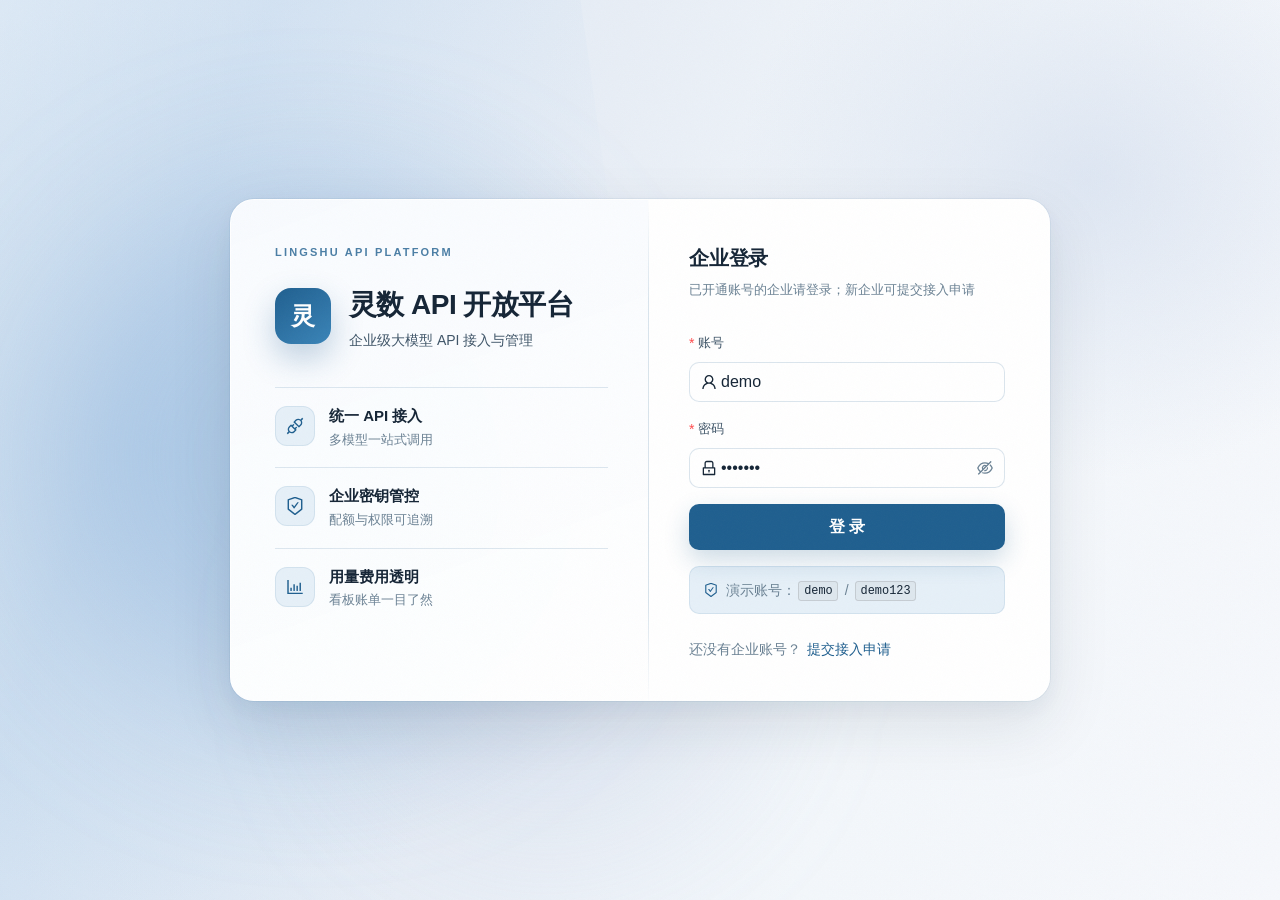
==== index.html @ ac5de658 "Publish Axhub site 2026-07-03T05:36:19.650Z" ====
<!doctype html>
<html>
<head>
  <meta charset="utf-8">
  <title>SaaS客户端界面</title>
  <meta name="viewport" content="width=device-width,initial-scale=1">
  <style>
    html, body {
      box-sizing: border-box;
      width: 100%;
      margin: 0;
      padding: 0;
      min-height: 100%;
      height: 100%;
      overflow-x: hidden;
      overflow-y: auto;
    }
    #root {
      width: 100%;
      margin-left: auto;
      margin-right: auto;
      height: 100%;
      min-height: 100vh;
      overflow: visible;
    }
    body.is-element-page #root {
      width: 100vw;
      height: 100vh;
    }
  </style>
  <style>
@layer properties{@supports (((-webkit-hyphens:none)) and (not (margin-trim:inline))) or ((-moz-orient:inline) and (not (color:rgb(from red r g b)))){*,:before,:after,::backdrop{--tw-rotate-x:initial;--tw-rotate-y:initial;--tw-rotate-z:initial;--tw-skew-x:initial;--tw-skew-y:initial;--tw-space-y-reverse:0;--tw-space-x-reverse:0;--tw-border-style:solid;--tw-font-weight:initial;--tw-ordinal:initial;--tw-slashed-zero:initial;--tw-numeric-figure:initial;--tw-numeric-spacing:initial;--tw-numeric-fraction:initial;--tw-shadow:0 0 #0000;--tw-shadow-color:initial;--tw-shadow-alpha:100%;--tw-inset-shadow:0 0 #0000;--tw-inset-shadow-color:initial;--tw-inset-shadow-alpha:100%;--tw-ring-color:initial;--tw-ring-shadow:0 0 #0000;--tw-inset-ring-color:initial;--tw-inset-ring-shadow:0 0 #0000;--tw-ring-inset:initial;--tw-ring-offset-width:0px;--tw-ring-offset-color:#fff;--tw-ring-offset-shadow:0 0 #0000;--tw-outline-style:solid;--tw-blur:initial;--tw-brightness:initial;--tw-contrast:initial;--tw-grayscale:initial;--tw-hue-rotate:initial;--tw-invert:initial;--tw-opacity:initial;--tw-saturate:initial;--tw-sepia:initial;--tw-drop-shadow:initial;--tw-drop-shadow-color:initial;--tw-drop-shadow-alpha:100%;--tw-drop-shadow-size:initial;--tw-backdrop-blur:initial;--tw-backdrop-brightness:initial;--tw-backdrop-contrast:initial;--tw-backdrop-grayscale:initial;--tw-backdrop-hue-rotate:initial;--tw-backdrop-invert:initial;--tw-backdrop-opacity:initial;--tw-backdrop-saturate:initial;--tw-backdrop-sepia:initial;--tw-duration:initial;--tw-ease:initial}}}@layer theme{:root,:host{--font-sans:ui-sans-serif, system-ui, sans-serif, "Apple Color Emoji", "Segoe UI Emoji", "Segoe UI Symbol", "Noto Color Emoji";--font-serif:ui-serif, Georgia, Cambria, "Times New Roman", Times, serif;--font-mono:ui-monospace, SFMono-Regular, Menlo, Monaco, Consolas, "Liberation Mono", "Courier New", monospace;--color-orange-50:oklch(98% .016 73.684);--color-orange-100:oklch(95.4% .038 75.164);--color-amber-50:oklch(98.7% .022 95.277);--color-amber-100:oklch(96.2% .059 95.617);--color-yellow-50:oklch(98.7% .026 102.212);--color-gray-50:oklch(98.5% .002 247.839);--color-neutral-100:oklch(97% 0 0);--color-neutral-200:oklch(92.2% 0 0);--color-neutral-400:oklch(70.8% 0 0);--color-neutral-500:oklch(55.6% 0 0);--color-neutral-600:oklch(43.9% 0 0);--color-neutral-800:oklch(26.9% 0 0);--color-neutral-900:oklch(20.5% 0 0);--color-stone-50:oklch(98.5% .001 106.423);--color-stone-100:oklch(97% .001 106.424);--color-stone-200:oklch(92.3% .003 48.717);--color-black:#000;--color-white:#fff;--spacing:.25rem;--container-2xl:42rem;--container-5xl:64rem;--text-xs:.75rem;--text-xs--line-height:calc(1 / .75);--text-sm:.875rem;--text-sm--line-height:calc(1.25 / .875);--text-base:1rem;--text-base--line-height: 1.5 ;--text-lg:1.125rem;--text-lg--line-height:calc(1.75 / 1.125);--text-xl:1.25rem;--text-xl--line-height:calc(1.75 / 1.25);--text-2xl:1.5rem;--text-2xl--line-height:calc(2 / 1.5);--text-3xl:1.875rem;--text-3xl--line-height: 1.2 ;--text-4xl:2.25rem;--text-4xl--line-height:calc(2.5 / 2.25);--text-5xl:3rem;--text-5xl--line-height:1;--text-6xl:3.75rem;--text-6xl--line-height:1;--text-7xl:4.5rem;--text-7xl--line-height:1;--text-8xl:6rem;--text-8xl--line-height:1;--text-9xl:8rem;--text-9xl--line-height:1;--font-weight-medium:500;--font-weight-semibold:600;--font-weight-bold:700;--tracking-widest:.1em;--radius-xs:.125rem;--radius-sm:.25rem;--radius-md:.375rem;--radius-lg:.5rem;--radius-xl:.75rem;--radius-2xl:1rem;--shadow-sm:0 1px 3px 0 #0000001a, 0 1px 2px -1px #0000001a;--shadow-md:0 4px 6px -1px #0000001a, 0 2px 4px -2px #0000001a;--shadow-lg:0 10px 15px -3px #0000001a, 0 4px 6px -4px #0000001a;--ease-out:cubic-bezier(0, 0, .2, 1);--ease-in-out:cubic-bezier(.4, 0, .2, 1);--animate-bounce:bounce 1s infinite;--default-transition-duration:.15s;--default-transition-timing-function:cubic-bezier(.4, 0, .2, 1);--default-font-family:var(--font-sans);--default-mono-font-family:var(--font-mono)}}@layer base{*,:after,:before,::backdrop{box-sizing:border-box;border:0 solid;margin:0;padding:0}::file-selector-button{box-sizing:border-box;border:0 solid;margin:0;padding:0}html,:host{-webkit-text-size-adjust:100%;tab-size:4;line-height:1.5;font-family:var(--default-font-family,ui-sans-serif, system-ui, sans-serif, "Apple Color Emoji", "Segoe UI Emoji", "Segoe UI Symbol", "Noto Color Emoji");font-feature-settings:var(--default-font-feature-settings,normal);font-variation-settings:var(--default-font-variation-settings,normal);-webkit-tap-highlight-color:transparent}hr{height:0;color:inherit;border-top-width:1px}abbr:where([title]){-webkit-text-decoration:underline dotted;text-decoration:underline dotted}h1,h2,h3,h4,h5,h6{font-size:inherit;font-weight:inherit}a{color:inherit;-webkit-text-decoration:inherit;text-decoration:inherit}b,strong{font-weight:bolder}code,kbd,samp,pre{font-family:var(--default-mono-font-family,ui-monospace, SFMono-Regular, Menlo, Monaco, Consolas, "Liberation Mono", "Courier New", monospace);font-feature-settings:var(--default-mono-font-feature-settings,normal);font-variation-settings:var(--default-mono-font-variation-settings,normal);font-size:1em}small{font-size:80%}sub,sup{vertical-align:baseline;font-size:75%;line-height:0;position:relative}sub{bottom:-.25em}sup{top:-.5em}table{text-indent:0;border-color:inherit;border-collapse:collapse}:-moz-focusring{outline:auto}progress{vertical-align:baseline}summary{display:list-item}ol,ul,menu{list-style:none}img,svg,video,canvas,audio,iframe,embed,object{vertical-align:middle;display:block}img,video{max-width:100%;height:auto}button,input,select,optgroup,textarea{font:inherit;font-feature-settings:inherit;font-variation-settings:inherit;letter-spacing:inherit;color:inherit;opacity:1;background-color:#0000;border-radius:0}::file-selector-button{font:inherit;font-feature-settings:inherit;font-variation-settings:inherit;letter-spacing:inherit;color:inherit;opacity:1;background-color:#0000;border-radius:0}:where(select:is([multiple],[size])) optgroup{font-weight:bolder}:where(select:is([multiple],[size])) optgroup option{padding-inline-start:20px}::file-selector-button{margin-inline-end:4px}::placeholder{opacity:1}@supports (not ((-webkit-appearance:-apple-pay-button))) or (contain-intrinsic-size:1px){::placeholder{color:currentColor}@supports (color:color-mix(in lab,red,red)){::placeholder{color:color-mix(in oklab,currentcolor 50%,transparent)}}}textarea{resize:vertical}::-webkit-search-decoration{-webkit-appearance:none}::-webkit-date-and-time-value{min-height:1lh;text-align:inherit}::-webkit-datetime-edit{display:inline-flex}::-webkit-datetime-edit-fields-wrapper{padding:0}::-webkit-datetime-edit{padding-block:0}::-webkit-datetime-edit-year-field{padding-block:0}::-webkit-datetime-edit-month-field{padding-block:0}::-webkit-datetime-edit-day-field{padding-block:0}::-webkit-datetime-edit-hour-field{padding-block:0}::-webkit-datetime-edit-minute-field{padding-block:0}::-webkit-datetime-edit-second-field{padding-block:0}::-webkit-datetime-edit-millisecond-field{padding-block:0}::-webkit-datetime-edit-meridiem-field{padding-block:0}::-webkit-calendar-picker-indicator{line-height:1}:-moz-ui-invalid{box-shadow:none}button,input:where([type=button],[type=reset],[type=submit]){appearance:button}::file-selector-button{appearance:button}::-webkit-inner-spin-button{height:auto}::-webkit-outer-spin-button{height:auto}[hidden]:where(:not([hidden=until-found])){display:none!important}}@layer components;@layer utilities{.\@container{container-type:inline-size}.\!visible{visibility:visible!important}.collapse{visibility:collapse}.invisible{visibility:hidden}.visible{visibility:visible}.absolute{position:absolute}.fixed{position:fixed}.relative{position:relative}.static{position:static}.sticky{position:sticky}.float-right{float:right}.container{width:100%}@media (min-width:40rem){.container{max-width:40rem}}@media (min-width:48rem){.container{max-width:48rem}}@media (min-width:64rem){.container{max-width:64rem}}@media (min-width:80rem){.container{max-width:80rem}}@media (min-width:96rem){.container{max-width:96rem}}.mx-auto{margin-inline:auto}.mt-0{margin-top:calc(var(--spacing) * 0)}.mb-1{margin-bottom:calc(var(--spacing) * 1)}.mb-2{margin-bottom:calc(var(--spacing) * 2)}.mb-4{margin-bottom:calc(var(--spacing) * 4)}.mb-6{margin-bottom:calc(var(--spacing) * 6)}.mb-8{margin-bottom:calc(var(--spacing) * 8)}.block{display:block}.contents{display:contents}.flex{display:flex}.grid{display:grid}.hidden{display:none}.inline{display:inline}.inline-block{display:inline-block}.inline-flex{display:inline-flex}.inline-grid{display:inline-grid}.list-item{display:list-item}.table{display:table}.table-row{display:table-row}.h-2\.5{height:calc(var(--spacing) * 2.5)}.h-12{height:calc(var(--spacing) * 12)}.h-16{height:calc(var(--spacing) * 16)}.h-\[60vh\]{height:60vh}.h-full{height:100%}.min-h-\[400px\]{min-height:400px}.min-h-\[520px\]{min-height:520px}.w-2\.5{width:calc(var(--spacing) * 2.5)}.w-12{width:calc(var(--spacing) * 12)}.w-16{width:calc(var(--spacing) * 16)}.w-24{width:calc(var(--spacing) * 24)}.w-\[375px\]{width:375px}.w-\[768px\]{width:768px}.w-full{width:100%}.max-w-2xl{max-width:var(--container-2xl)}.max-w-5xl{max-width:var(--container-5xl)}.max-w-\[420px\]{max-width:420px}.flex-shrink,.shrink{flex-shrink:1}.grow{flex-grow:1}.border-collapse{border-collapse:collapse}.transform{transform:var(--tw-rotate-x,) var(--tw-rotate-y,) var(--tw-rotate-z,) var(--tw-skew-x,) var(--tw-skew-y,)}.animate-bounce{animation:var(--animate-bounce)}.resize{resize:both}.flex-col{flex-direction:column}.flex-wrap{flex-wrap:wrap}.items-center{align-items:center}.justify-between{justify-content:space-between}.justify-center{justify-content:center}.gap-2{gap:calc(var(--spacing) * 2)}.gap-4{gap:calc(var(--spacing) * 4)}:where(.space-y-6>:not(:last-child)){--tw-space-y-reverse:0;margin-block-start:calc(calc(var(--spacing) * 6) * var(--tw-space-y-reverse));margin-block-end:calc(calc(var(--spacing) * 6) * calc(1 - var(--tw-space-y-reverse)))}:where(.space-y-8>:not(:last-child)){--tw-space-y-reverse:0;margin-block-start:calc(calc(var(--spacing) * 8) * var(--tw-space-y-reverse));margin-block-end:calc(calc(var(--spacing) * 8) * calc(1 - var(--tw-space-y-reverse)))}:where(.space-y-12>:not(:last-child)){--tw-space-y-reverse:0;margin-block-start:calc(calc(var(--spacing) * 12) * var(--tw-space-y-reverse));margin-block-end:calc(calc(var(--spacing) * 12) * calc(1 - var(--tw-space-y-reverse)))}:where(.space-x-1>:not(:last-child)){--tw-space-x-reverse:0;margin-inline-start:calc(calc(var(--spacing) * 1) * var(--tw-space-x-reverse));margin-inline-end:calc(calc(var(--spacing) * 1) * calc(1 - var(--tw-space-x-reverse)))}:where(.space-x-4>:not(:last-child)){--tw-space-x-reverse:0;margin-inline-start:calc(calc(var(--spacing) * 4) * var(--tw-space-x-reverse));margin-inline-end:calc(calc(var(--spacing) * 4) * calc(1 - var(--tw-space-x-reverse)))}.truncate{text-overflow:ellipsis;white-space:nowrap;overflow:hidden}.overflow-auto{overflow:auto}.overflow-hidden{overflow:hidden}.rounded{border-radius:.25rem}.rounded-2xl{border-radius:var(--radius-2xl)}.rounded-full{border-radius:3.40282e38px}.rounded-lg{border-radius:var(--radius-lg)}.rounded-md{border-radius:var(--radius-md)}.border{border-style:var(--tw-border-style);border-width:1px}.border-x{border-inline-style:var(--tw-border-style);border-inline-width:1px}.border-b{border-bottom-style:var(--tw-border-style);border-bottom-width:1px}.border-neutral-200{border-color:var(--color-neutral-200)}.border-neutral-900{border-color:var(--color-neutral-900)}.bg-\[\#f5f0e6\],.bg-\[rgb\(245_240_230\)\]{background-color:#f5f0e6}.bg-amber-50{background-color:var(--color-amber-50)}.bg-amber-100{background-color:var(--color-amber-100)}.bg-gray-50{background-color:var(--color-gray-50)}.bg-gray-50\/50{background-color:#f9fafb80}@supports (color:color-mix(in lab,red,red)){.bg-gray-50\/50{background-color:color-mix(in oklab,var(--color-gray-50) 50%,transparent)}}.bg-neutral-100\/40{background-color:#f5f5f566}@supports (color:color-mix(in lab,red,red)){.bg-neutral-100\/40{background-color:color-mix(in oklab,var(--color-neutral-100) 40%,transparent)}}.bg-neutral-200{background-color:var(--color-neutral-200)}.bg-neutral-900{background-color:var(--color-neutral-900)}.bg-orange-50{background-color:var(--color-orange-50)}.bg-orange-100{background-color:var(--color-orange-100)}.bg-stone-50{background-color:var(--color-stone-50)}.bg-stone-100{background-color:var(--color-stone-100)}.bg-stone-200{background-color:var(--color-stone-200)}.bg-white{background-color:var(--color-white)}.bg-white\/80{background-color:#fffc}@supports (color:color-mix(in lab,red,red)){.bg-white\/80{background-color:color-mix(in oklab,var(--color-white) 80%,transparent)}}.bg-yellow-50{background-color:var(--color-yellow-50)}.bg-\[radial-gradient\(circle_at_top\,_\#fff7ed\,_\#f8fafc_55\%\)\]{background-image:radial-gradient(circle at top,#fff7ed,#f8fafc 55%)}.bg-clip-text{-webkit-background-clip:text;background-clip:text}.p-1{padding:calc(var(--spacing) * 1)}.p-8{padding:calc(var(--spacing) * 8)}.px-3{padding-inline:calc(var(--spacing) * 3)}.px-4{padding-inline:calc(var(--spacing) * 4)}.px-6{padding-inline:calc(var(--spacing) * 6)}.py-1\.5{padding-block:calc(var(--spacing) * 1.5)}.py-2{padding-block:calc(var(--spacing) * 2)}.py-3{padding-block:calc(var(--spacing) * 3)}.py-12{padding-block:calc(var(--spacing) * 12)}.text-center{text-align:center}.font-mono{font-family:var(--font-mono)}.text-2xl{font-size:var(--text-2xl);line-height:var(--tw-leading,var(--text-2xl--line-height))}.text-3xl{font-size:var(--text-3xl);line-height:var(--tw-leading,var(--text-3xl--line-height))}.text-4xl{font-size:var(--text-4xl);line-height:var(--tw-leading,var(--text-4xl--line-height))}.text-5xl{font-size:var(--text-5xl);line-height:var(--tw-leading,var(--text-5xl--line-height))}.text-6xl{font-size:var(--text-6xl);line-height:var(--tw-leading,var(--text-6xl--line-height))}.text-7xl{font-size:var(--text-7xl);line-height:var(--tw-leading,var(--text-7xl--line-height))}.text-8xl{font-size:var(--text-8xl);line-height:var(--tw-leading,var(--text-8xl--line-height))}.text-9xl{font-size:var(--text-9xl);line-height:var(--tw-leading,var(--text-9xl--line-height))}.text-base{font-size:var(--text-base);line-height:var(--tw-leading,var(--text-base--line-height))}.text-lg{font-size:var(--text-lg);line-height:var(--tw-leading,var(--text-lg--line-height))}.text-sm{font-size:var(--text-sm);line-height:var(--tw-leading,var(--text-sm--line-height))}.text-xl{font-size:var(--text-xl);line-height:var(--tw-leading,var(--text-xl--line-height))}.text-xs{font-size:var(--text-xs);line-height:var(--tw-leading,var(--text-xs--line-height))}.font-bold{--tw-font-weight:var(--font-weight-bold);font-weight:var(--font-weight-bold)}.font-medium{--tw-font-weight:var(--font-weight-medium);font-weight:var(--font-weight-medium)}.font-semibold{--tw-font-weight:var(--font-weight-semibold);font-weight:var(--font-weight-semibold)}.text-wrap{text-wrap:wrap}.break-all{word-break:break-all}.text-black{color:var(--color-black)}.text-neutral-400{color:var(--color-neutral-400)}.text-neutral-500{color:var(--color-neutral-500)}.text-neutral-600{color:var(--color-neutral-600)}.text-neutral-800{color:var(--color-neutral-800)}.text-neutral-900{color:var(--color-neutral-900)}.text-white{color:var(--color-white)}.capitalize{text-transform:capitalize}.lowercase{text-transform:lowercase}.uppercase{text-transform:uppercase}.italic{font-style:italic}.tabular-nums{--tw-numeric-spacing:tabular-nums;font-variant-numeric:var(--tw-ordinal,) var(--tw-slashed-zero,) var(--tw-numeric-figure,) var(--tw-numeric-spacing,) var(--tw-numeric-fraction,)}.overline{text-decoration-line:overline}.underline{text-decoration-line:underline}.shadow,.shadow-sm,.shadow\/elevation,.shadow\/glow{--tw-shadow:0 1px 3px 0 var(--tw-shadow-color,#0000001a), 0 1px 2px -1px var(--tw-shadow-color,#0000001a);box-shadow:var(--tw-inset-shadow),var(--tw-inset-ring-shadow),var(--tw-ring-offset-shadow),var(--tw-ring-shadow),var(--tw-shadow)}.ring{--tw-ring-shadow:var(--tw-ring-inset,) 0 0 0 calc(1px + var(--tw-ring-offset-width)) var(--tw-ring-color,currentcolor);box-shadow:var(--tw-inset-shadow),var(--tw-inset-ring-shadow),var(--tw-ring-offset-shadow),var(--tw-ring-shadow),var(--tw-shadow)}.outline{outline-style:var(--tw-outline-style);outline-width:1px}.blur{--tw-blur:blur(8px);filter:var(--tw-blur,) var(--tw-brightness,) var(--tw-contrast,) var(--tw-grayscale,) var(--tw-hue-rotate,) var(--tw-invert,) var(--tw-saturate,) var(--tw-sepia,) var(--tw-drop-shadow,)}.drop-shadow{--tw-drop-shadow-size:drop-shadow(0 1px 2px var(--tw-drop-shadow-color,#0000001a)) drop-shadow(0 1px 1px var(--tw-drop-shadow-color,#0000000f));--tw-drop-shadow:drop-shadow(0 1px 2px #0000001a) drop-shadow(0 1px 1px #0000000f);filter:var(--tw-blur,) var(--tw-brightness,) var(--tw-contrast,) var(--tw-grayscale,) var(--tw-hue-rotate,) var(--tw-invert,) var(--tw-saturate,) var(--tw-sepia,) var(--tw-drop-shadow,)}.grayscale{--tw-grayscale:grayscale(100%);filter:var(--tw-blur,) var(--tw-brightness,) var(--tw-contrast,) var(--tw-grayscale,) var(--tw-hue-rotate,) var(--tw-invert,) var(--tw-saturate,) var(--tw-sepia,) var(--tw-drop-shadow,)}.invert{--tw-invert:invert(100%);filter:var(--tw-blur,) var(--tw-brightness,) var(--tw-contrast,) var(--tw-grayscale,) var(--tw-hue-rotate,) var(--tw-invert,) var(--tw-saturate,) var(--tw-sepia,) var(--tw-drop-shadow,)}.filter{filter:var(--tw-blur,) var(--tw-brightness,) var(--tw-contrast,) var(--tw-grayscale,) var(--tw-hue-rotate,) var(--tw-invert,) var(--tw-saturate,) var(--tw-sepia,) var(--tw-drop-shadow,)}.backdrop-blur{--tw-backdrop-blur:blur(8px);-webkit-backdrop-filter:var(--tw-backdrop-blur,) var(--tw-backdrop-brightness,) var(--tw-backdrop-contrast,) var(--tw-backdrop-grayscale,) var(--tw-backdrop-hue-rotate,) var(--tw-backdrop-invert,) var(--tw-backdrop-opacity,) var(--tw-backdrop-saturate,) var(--tw-backdrop-sepia,);backdrop-filter:var(--tw-backdrop-blur,) var(--tw-backdrop-brightness,) var(--tw-backdrop-contrast,) var(--tw-backdrop-grayscale,) var(--tw-backdrop-hue-rotate,) var(--tw-backdrop-invert,) var(--tw-backdrop-opacity,) var(--tw-backdrop-saturate,) var(--tw-backdrop-sepia,)}.backdrop-filter{-webkit-backdrop-filter:var(--tw-backdrop-blur,) var(--tw-backdrop-brightness,) var(--tw-backdrop-contrast,) var(--tw-backdrop-grayscale,) var(--tw-backdrop-hue-rotate,) var(--tw-backdrop-invert,) var(--tw-backdrop-opacity,) var(--tw-backdrop-saturate,) var(--tw-backdrop-sepia,);backdrop-filter:var(--tw-backdrop-blur,) var(--tw-backdrop-brightness,) var(--tw-backdrop-contrast,) var(--tw-backdrop-grayscale,) var(--tw-backdrop-hue-rotate,) var(--tw-backdrop-invert,) var(--tw-backdrop-opacity,) var(--tw-backdrop-saturate,) var(--tw-backdrop-sepia,)}.transition{transition-property:color,background-color,border-color,outline-color,text-decoration-color,fill,stroke,--tw-gradient-from,--tw-gradient-via,--tw-gradient-to,opacity,box-shadow,transform,translate,scale,rotate,filter,-webkit-backdrop-filter,backdrop-filter,display,content-visibility,overlay,pointer-events;transition-timing-function:var(--tw-ease,var(--default-transition-timing-function));transition-duration:var(--tw-duration,var(--default-transition-duration))}.transition-all{transition-property:all;transition-timing-function:var(--tw-ease,var(--default-transition-timing-function));transition-duration:var(--tw-duration,var(--default-transition-duration))}.duration-300{--tw-duration:.3s;transition-duration:.3s}.duration-500{--tw-duration:.5s;transition-duration:.5s}.ease-in-out{--tw-ease:var(--ease-in-out);transition-timing-function:var(--ease-in-out)}.ease-out{--tw-ease:var(--ease-out);transition-timing-function:var(--ease-out)}.block-5{block-size:calc(var(--spacing) * 5)}.block-6{block-size:calc(var(--spacing) * 6)}.block-7{block-size:calc(var(--spacing) * 7)}@media (hover:hover){.hover\:bg-neutral-800:hover{background-color:var(--color-neutral-800)}.hover\:text-black:hover{color:var(--color-black)}.hover\:text-neutral-800:hover{color:var(--color-neutral-800)}.hover\:text-neutral-900:hover{color:var(--color-neutral-900)}}@media (min-width:48rem){.md\:flex-row{flex-direction:row}.md\:items-center{align-items:center}.md\:justify-between{justify-content:space-between}}}.ant-form-item .ant-form-item-label>label.ant-form-item-required:not(.ant-form-item-required-mark-optional):before,.ant-form-item .ant-form-item-label>label.ant-form-item-required:not(.ant-form-item-required-mark-optional) .ant-form-item-required-mark{color:#ff4d4f!important}:root{--saas-primary:#1f5f8f;--saas-primary-hover:#2a74ad;--saas-primary-active:#184a72;--saas-primary-light:#3a84b8;--saas-primary-soft:#e6f0f8;--saas-primary-bg:#e6f0f8;--saas-ink:#152536;--saas-ink-secondary:#3f5568;--saas-ink-muted:#6b8294;--saas-border:#e2eaf2;--saas-border-strong:#c8d6e4;--saas-surface:#fff;--saas-canvas:#f3f7fb;--saas-fill-secondary:#1f5f8f0f;--saas-radius:6px;--saas-radius-lg:8px;--saas-shadow-sm:0 1px 2px 0 #1525360a, 0 1px 6px -1px #15253608, 0 2px 4px 0 #15253605;--saas-shadow-md:0 6px 16px 0 #15253614, 0 3px 6px -4px #1525361a, 0 9px 28px 8px #1525360d;--saas-ease-out:cubic-bezier(.215, .61, .355, 1);--auth-font-display:"Syne", "PingFang SC", "Microsoft YaHei", sans-serif;--auth-font-body:"IBM Plex Sans", "PingFang SC", "Microsoft YaHei", sans-serif;--auth-line:#1f5f8f24}.saas-layout{background:var(--saas-canvas);min-height:100dvh;overflow-x:clip}.saas-sider{border-right:1px solid var(--saas-border);background:var(--saas-surface)!important}.saas-sider .ant-layout-sider-children{flex-direction:column;height:100%;display:flex}.sider-brand{border-bottom:1px solid var(--saas-border);align-items:center;gap:12px;padding:20px 18px 18px;display:flex}.brand-logo{border-radius:var(--saas-radius-lg);background:var(--saas-primary);color:#fff;flex-shrink:0;justify-content:center;align-items:center;width:40px;height:40px;font-size:16px;font-weight:600;display:flex}.brand-copy{flex-direction:column;gap:2px;min-width:0;display:flex}.brand-text{color:var(--saas-ink);font-size:14px;font-weight:700;line-height:1.35}.brand-subtext{color:var(--saas-ink-muted);font-size:12px;line-height:1.2}.saas-menu-label{color:var(--saas-ink-muted);padding:14px 20px 6px;font-size:12px;font-weight:500}.saas-menu--grouped .ant-menu-item-group-title{letter-spacing:.04em;color:var(--saas-ink-muted);padding:12px 16px 6px;font-size:11px;font-weight:600}.saas-menu--grouped .ant-menu-item-group+.ant-menu-item-group{border-top:1px solid var(--saas-border);margin-top:4px;padding-top:4px}.saas-menu{flex:1;padding:4px 10px 12px;background:0 0!important;border-inline-end:none!important}.saas-menu .ant-menu-item{width:100%;border-radius:var(--saas-radius)!important;height:40px!important;margin:4px 0!important;line-height:40px!important}.saas-menu .ant-menu-item-selected{font-weight:600;background:var(--saas-primary-soft)!important;color:var(--saas-primary)!important}.saas-menu .ant-menu-item-selected .anticon{color:var(--saas-primary)}.saas-main{min-width:0}.saas-header{background:var(--saas-surface);border-bottom:1px solid var(--saas-border);z-index:20;justify-content:space-between;align-items:center;gap:12px;height:56px;padding:0 24px;line-height:56px;display:flex;position:sticky;top:0}.saas-header-start{flex:1;align-items:center;gap:8px;min-width:0;display:flex}.saas-menu-trigger{flex-shrink:0;width:36px;height:36px;padding:0}.saas-breadcrumb{min-width:0;overflow:hidden}.saas-breadcrumb ol{flex-wrap:nowrap}.saas-breadcrumb li:last-child{text-overflow:ellipsis;white-space:nowrap;overflow:hidden}.saas-user-name{text-overflow:ellipsis;white-space:nowrap;max-width:160px;overflow:hidden}.saas-nav-drawer .ant-drawer-body{flex-direction:column;height:100%;display:flex;padding:0!important}.saas-nav-drawer .saas-menu{flex:1;overflow:auto}.saas-content{background:var(--saas-canvas);min-height:calc(100vh - 56px);padding:24px}.saas-user-trigger{border:1px solid var(--saas-border-strong);background:var(--saas-surface);cursor:pointer;border-radius:var(--saas-radius);transition:border-color .2s var(--saas-ease-out),color .2s var(--saas-ease-out);align-items:center;gap:10px;padding:4px 12px 4px 4px;display:inline-flex}.saas-user-trigger:hover{border-color:var(--saas-primary);color:var(--saas-primary)}.saas-user-avatar{background:var(--saas-primary)!important}.saas-page{width:100%;max-width:1440px;animation:saas-page-in .45s var(--saas-ease-out) both;margin-inline:auto}@keyframes saas-page-in{0%{opacity:0;transform:translateY(8px)}to{opacity:1;transform:translateY(0)}}.page-loading{justify-content:center;align-items:center;min-height:320px;display:flex}.saas-layout .page-header-title{color:var(--saas-ink);text-wrap:balance;font-size:24px;font-weight:700}.saas-layout .page-header-desc{color:var(--saas-ink-secondary);max-width:640px}.saas-layout .page-card{border-radius:var(--saas-radius);border:1px solid var(--saas-border);box-shadow:var(--saas-shadow-sm)}.saas-layout .balance-stat-pill{border-radius:var(--saas-radius);box-shadow:var(--saas-shadow-sm)}.auth-page--stage{font-family:var(--auth-font-body);background:var(--saas-canvas);justify-content:flex-end;align-items:center;padding:0 72px 0 0}.auth-page--stage:after{content:"";z-index:4;pointer-events:none;opacity:.03;background-image:url("data:image/svg+xml,%3Csvg viewBox='0 0 256 256' xmlns='http://www.w3.org/2000/svg'%3E%3Cfilter id='n'%3E%3CfeTurbulence type='fractalNoise' baseFrequency='0.85' numOctaves='4' stitchTiles='stitch'/%3E%3C/filter%3E%3Crect width='100%25' height='100%25' filter='url(%23n)'/%3E%3C/svg%3E");background-size:180px 180px;position:absolute;inset:0}.auth-login-backdrop{pointer-events:none;z-index:0;position:absolute;inset:0;overflow:hidden}.auth-login-backdrop__base{background:radial-gradient(70% 80% at 12%,#c5d9ec,#0000 62%),radial-gradient(50% 60% at 85% 20%,#c4d2e873,#0000 55%),linear-gradient(105deg,#d8e6f4,#e8eef6 42%,#f3f7fb 68%,#f6f8fc);position:absolute;inset:0}.auth-login-backdrop__beam{pointer-events:none;background:linear-gradient(118deg,#ffffff6b,#b4d0ec47 38%,#0000 72%);width:58%;height:140%;position:absolute;top:-20%;left:-8%;transform:rotate(-8deg)}.auth-login-backdrop__glow{filter:blur(80px);pointer-events:none;border-radius:50%;position:absolute}.auth-login-backdrop__glow--primary{background:#8cb4dc61;width:520px;height:520px;top:22%;left:4%}.auth-login-backdrop__glow--secondary{background:#a8bcdc38;width:380px;height:380px;bottom:8%;left:28%}.auth-stage{z-index:2;box-sizing:border-box;width:min(980px,56vw);min-width:820px;padding:56px 0;position:relative}.auth-stage-card{-webkit-backdrop-filter:blur(20px);backdrop-filter:blur(20px);background:#ffffffe6;border:1px solid #fffffff2;border-radius:24px;grid-template-columns:minmax(0,1fr) 1px minmax(360px,400px);align-items:stretch;display:grid;overflow:hidden;box-shadow:0 0 0 1px #1f5f8f0f,0 24px 64px #1525361a,0 8px 24px #1f5f8f0f}.auth-stage-intro{background:linear-gradient(160deg,#f8fbfff2,#ffffffd1);flex-direction:column;gap:0;padding:44px 40px 44px 44px;display:flex}.auth-stage-eyebrow{letter-spacing:.2em;text-transform:uppercase;color:var(--saas-primary);opacity:.8;margin:0 0 28px;font-size:11px;font-weight:600}.auth-stage-brand{align-items:flex-start;gap:18px;margin-bottom:36px;display:flex}.auth-stage-logo{width:56px;height:56px;font-family:var(--auth-font-display);color:#fff;background:linear-gradient(145deg,#1f5f8f,#3a84b8);border-radius:16px;flex-shrink:0;justify-content:center;align-items:center;font-size:24px;font-weight:700;display:flex;box-shadow:0 14px 32px #1f5f8f47}.auth-stage-title{letter-spacing:-.02em;font-family:var(--auth-font-display)!important;color:var(--saas-ink)!important;margin:0 0 8px!important;font-size:28px!important;font-weight:700!important;line-height:1.2!important}.auth-stage-tagline{font-size:14px;line-height:1.55;display:block;color:var(--saas-ink-secondary)!important}.auth-stage-features{border-top:1px solid var(--auth-line);flex-direction:column;gap:0;margin:0;padding:0;list-style:none;display:flex}.auth-stage-features__item{border-bottom:1px solid var(--auth-line);align-items:flex-start;gap:14px;padding:18px 0;display:flex}.auth-stage-features__item:last-child{border-bottom:none;padding-bottom:0}.auth-stage-features__icon{width:40px;height:40px;color:var(--saas-primary);background:var(--saas-primary-soft);border:1px solid #1f5f8f1a;border-radius:12px;flex-shrink:0;justify-content:center;align-items:center;font-size:18px;display:flex}.auth-stage-features__copy strong{color:var(--saas-ink);margin-bottom:4px;font-size:15px;font-weight:600;line-height:1.35;display:block}.auth-stage-features__copy em{color:var(--saas-ink-muted);font-size:13px;font-style:normal;line-height:1.45;display:block}.auth-stage-split{background:linear-gradient(#0000,#1f5f8f29 20% 80%,#0000)}.auth-stage-login{background:#fffffff5;flex-direction:column;padding:44px 44px 40px 40px;display:flex}.auth-stage-login__head{margin-bottom:28px}.auth-stage-login__title{letter-spacing:-.01em;font-family:var(--auth-font-display)!important;color:var(--saas-ink)!important;margin:0 0 8px!important;font-size:20px!important;font-weight:700!important}.auth-stage-login__desc{font-size:13px;line-height:1.55;display:block;color:var(--saas-ink-muted)!important}.auth-stage-form .ant-form-item{margin-bottom:16px}.auth-stage-form .ant-form-item-label>label{color:var(--saas-ink-secondary);font-size:13px}.auth-stage-form .ant-input-affix-wrapper,.auth-stage-form .ant-input{background:#fafcfe;border-color:#1f5f8f29;border-radius:10px}.auth-stage-form .ant-input-affix-wrapper:hover,.auth-stage-form .ant-input-affix-wrapper-focused{border-color:var(--saas-primary)}.auth-stage-form .auth-login-submit-item .ant-btn{background:var(--saas-primary);border-radius:10px;height:46px;font-weight:600;box-shadow:0 10px 24px #1f5f8f38}.auth-stage-form .auth-login-submit-item .ant-btn:hover{background:var(--saas-primary-hover)!important}.auth-stage-demo{background:var(--saas-primary-soft);border:1px solid #1f5f8f1a;border-radius:10px;align-items:center;gap:8px;margin-top:16px;padding:12px 14px;font-size:12px;display:flex}.auth-stage-demo .anticon{color:var(--saas-primary);font-size:14px}.auth-stage-footer{align-items:center;gap:6px;margin-top:auto;padding-top:24px;font-size:13px;display:flex}.auth-page--focus-left{--auth-ink:#1a2b3c;--auth-ink-soft:#4a5f73;--auth-ink-muted:#7a8f9f;--auth-accent:#2d6a9f;--auth-accent-soft:#e8f1f8;--auth-accent-line:#2d6a9f38;--auth-surface-glass:#ffffffd1;--auth-font-display:"Syne", "PingFang SC", "Microsoft YaHei", sans-serif;--auth-font-body:"IBM Plex Sans", "PingFang SC", "Microsoft YaHei", sans-serif;font-family:var(--auth-font-body);background:var(--saas-canvas);justify-content:flex-end;padding:0}.auth-page{background:var(--saas-canvas);justify-content:center;align-items:center;min-height:100dvh;padding:24px;display:flex;position:relative;overflow:hidden}.auth-page-backdrop{pointer-events:none;z-index:0;position:absolute;inset:0;overflow:hidden}.auth-bg-mesh{background:radial-gradient(55% 45% at 15% 18%,#3a84b861,#0000 58%),radial-gradient(48% 40% at 82% 12%,#9370ff2e,#0000 55%),radial-gradient(50% 42% at 72% 82%,#1f5f8f47,#0000 58%),radial-gradient(40% 35% at 8% 78%,#2a74ad2e,#0000 52%),radial-gradient(38% 32% at 50% 48%,#1f5f8f2e,#0000 60%),linear-gradient(155deg,#e8eef6,#f6f8fc 42%,#f3f7fb);position:absolute;inset:-24%}.auth-bg-mesh--animated{animation:16s ease-in-out infinite alternate auth-mesh-drift}.auth-bg-mesh--reverse{opacity:.55;mix-blend-mode:soft-light;background:radial-gradient(42% 38% at 58% 42%,#2a74ad52,#0000 58%),radial-gradient(36% 34% at 38% 62%,#9370ff29,#0000 55%);animation-duration:22s;animation-direction:alternate-reverse}@keyframes auth-mesh-drift{0%{transform:translate(0)scale(1)rotate(0)}50%{transform:translate(-2.5%,1.5%)scale(1.05)rotate(1deg)}to{transform:translate(2%,-2%)scale(1.08)rotate(-1deg)}}.auth-bg-particles{position:absolute;inset:0}.auth-bg-particle{background:#1f5f8f8c;border-radius:50%;width:5px;height:5px;animation:ease-in-out infinite auth-particle-twinkle;position:absolute;box-shadow:0 0 10px #1f5f8f73}@keyframes auth-particle-twinkle{0%,to{opacity:.2;transform:scale(.6)}50%{opacity:.9;transform:scale(1.2)}}.auth-bg-flow-line{stroke-dasharray:12 18;animation:6s linear infinite auth-line-flow}.auth-bg-flow-line--delay{animation-duration:7.5s;animation-delay:-2.2s}.auth-bg-flow-line--delay2{animation-duration:8.5s;animation-delay:-4.1s}@keyframes auth-line-flow{0%{stroke-dashoffset:0}to{stroke-dashoffset:-120px}}.auth-bg-network{opacity:.88;width:min(96vw,980px);height:auto;position:absolute;top:50%;left:50%;transform:translate(-50%,-50%)}.auth-bg-hub-pulse{transform-origin:400px 300px;animation:5s ease-in-out infinite auth-hub-breathe}@keyframes auth-hub-breathe{0%,to{opacity:.75;transform:scale(1)}50%{opacity:1;transform:scale(1.06)}}.auth-bg-orbit{transform-origin:400px 300px}.auth-bg-orbit--1{animation:36s linear infinite auth-orbit-spin}.auth-bg-orbit--2{animation:24s linear infinite reverse auth-orbit-spin}.auth-bg-orbit--3{animation:16s linear infinite auth-orbit-spin}@keyframes auth-orbit-spin{0%{transform:rotate(0)}to{transform:rotate(360deg)}}.auth-bg-hub-core{transform-origin:400px 300px;animation:3s ease-in-out infinite auth-hub-core-pulse}@keyframes auth-hub-core-pulse{0%,to{transform:scale(1)}50%{transform:scale(1.04)}}.auth-bg-network-link{stroke-dasharray:6 8;animation:2.8s ease-in-out infinite auth-link-pulse}@keyframes auth-link-pulse{0%,to{stroke-opacity:.14}50%{stroke-opacity:.32}}.auth-bg-data-pulse{filter:drop-shadow(0 0 4px #1f5f8fa6)}.auth-bg-network-node{animation:6s ease-in-out infinite auth-node-float}.auth-bg-network-node--inner{animation-duration:5s}@keyframes auth-node-float{0%,to{transform:translateY(0)}50%{transform:translateY(-7px)}}.auth-bg-center-band{pointer-events:none;flex-direction:column;align-items:center;gap:10px;width:min(420px,42vw);display:flex;position:absolute;top:50%;left:50%;transform:translate(-50%,-50%)}.auth-bg-chip{-webkit-backdrop-filter:blur(12px);backdrop-filter:blur(12px);color:#0958d9e0;text-align:center;white-space:nowrap;text-overflow:ellipsis;background:#ffffff80;border:1px solid #ffffffbf;border-radius:999px;width:100%;padding:8px 14px;font-family:ui-monospace,SFMono-Regular,Menlo,Monaco,Consolas,monospace;font-size:11px;line-height:1.4;overflow:hidden;box-shadow:0 8px 24px #1f5f8f14}.auth-bg-chip--a{animation:7s ease-in-out infinite auth-chip-drift}.auth-bg-chip--b{opacity:.92;font-size:10px;animation:8.5s ease-in-out -2.5s infinite auth-chip-drift}.auth-bg-chip--c{opacity:.88;font-size:10px;animation:9s ease-in-out -4.8s infinite auth-chip-drift}@keyframes auth-chip-drift{0%,to{opacity:.72;transform:translate(0)}50%{opacity:1;transform:translate(6px)}}.auth-bg-float--center{min-width:108px;animation-delay:-1.5s;top:36%;left:calc(50% - 58px)}.auth-bg-float--balance{animation-delay:-3.2s;bottom:18%;left:calc(50% - 72px)}.auth-bg-float-live{animation:1.6s ease-in-out infinite auth-live-pulse;color:var(--saas-primary)!important}@keyframes auth-live-pulse{0%,to{opacity:1}50%{opacity:.55}}.auth-bg-orb--4{background:#1f5f8f38;width:280px;height:280px;margin-left:-140px;animation:10s ease-in-out -3s infinite auth-orb-drift;top:48%;left:50%}.auth-bg-grid--animated{animation:20s linear infinite auth-grid-pan}@keyframes auth-grid-pan{0%{background-position:0 0,0 0}to{background-position:40px 40px,40px 40px}}.auth-bg-noise{opacity:.35;mix-blend-mode:soft-light;background-image:url("data:image/svg+xml,%3Csvg viewBox='0 0 256 256' xmlns='http://www.w3.org/2000/svg'%3E%3Cfilter id='n'%3E%3CfeTurbulence type='fractalNoise' baseFrequency='0.85' numOctaves='4' stitchTiles='stitch'/%3E%3C/filter%3E%3Crect width='100%25' height='100%25' filter='url(%23n)' opacity='0.5'/%3E%3C/svg%3E");position:absolute;inset:0}.auth-bg-lines{opacity:.85;width:100%;height:100%;position:absolute;inset:0}.auth-bg-float{-webkit-backdrop-filter:blur(14px);backdrop-filter:blur(14px);background:#ffffff94;border:1px solid #ffffffb8;border-radius:14px;flex-direction:column;gap:2px;padding:12px 16px;animation:9s ease-in-out infinite auth-float-drift;display:flex;position:absolute;box-shadow:0 12px 32px #1f5f8f1a,inset 0 1px #fffc}.auth-bg-float-label{color:#00000073;font-size:11px;line-height:1.3}.auth-bg-float strong{color:#000000e0;font-variant-numeric:tabular-nums;font-size:16px;font-weight:700;line-height:1.25}.auth-bg-float em{color:#389e0d;font-size:11px;font-style:normal;font-weight:600}.auth-bg-float--chart{animation-delay:-2s;top:10%;right:6%}.auth-bg-float--key{animation-delay:-4.5s;bottom:16%;left:5%}.auth-bg-float--models{animation-delay:-1s;top:72%;right:8%}@keyframes auth-float-drift{0%,to{transform:translateY(0)translate(0)}50%{transform:translateY(-10px)translate(4px)}}.auth-bg-orb{filter:blur(72px);mix-blend-mode:multiply;border-radius:50%;position:absolute}.auth-bg-orb--1{background:#69b1ff73;width:380px;height:380px;animation:14s ease-in-out infinite auth-orb-drift;top:-6%;right:4%}.auth-bg-orb--2{background:#9370ff47;width:340px;height:340px;animation:18s ease-in-out infinite reverse auth-orb-drift;bottom:-10%;left:2%}.auth-bg-orb--3{background:#40c4ff52;width:220px;height:220px;animation:12s ease-in-out -5s infinite auth-orb-drift;top:38%;left:42%}@keyframes auth-orb-drift{0%,to{transform:translate(0)scale(1)}33%{transform:translate(12px,-16px)scale(1.04)}66%{transform:translate(-8px,10px)scale(.98)}}.auth-bg-grid{opacity:.55;background-image:linear-gradient(#1f5f8f12 1px,#0000 1px),linear-gradient(90deg,#1f5f8f12 1px,#0000 1px);background-size:40px 40px;position:absolute;inset:0;-webkit-mask-image:radial-gradient(95% 85% at 50% 48%,#000 10%,#0000 78%);mask-image:radial-gradient(95% 85% at 50% 48%,#000 10%,#0000 78%)}.auth-page--focus-left:before{display:none}.auth-page--focus-left:after{content:"";z-index:4;pointer-events:none;opacity:.035;background-image:url("data:image/svg+xml,%3Csvg viewBox='0 0 256 256' xmlns='http://www.w3.org/2000/svg'%3E%3Cfilter id='n'%3E%3CfeTurbulence type='fractalNoise' baseFrequency='0.85' numOctaves='4' stitchTiles='stitch'/%3E%3C/filter%3E%3Crect width='100%25' height='100%25' filter='url(%23n)'/%3E%3C/svg%3E");background-size:180px 180px;position:absolute;inset:0}.auth-page-backdrop--immersive{background:#f4f7fb}.auth-bg-immersive{width:56%;height:100%;position:absolute;top:0;left:0;overflow:hidden;-webkit-mask-image:linear-gradient(90deg,#000 0% 70%,#00000080 84%,#0000 100%);mask-image:linear-gradient(90deg,#000 0% 70%,#00000080 84%,#0000)}.auth-bg-immersive-sky{background:radial-gradient(85% 75% at 20% 45%,#8eb0d46b,#0000 68%),radial-gradient(55% 45% at 10% 80%,#a898c838,#0000 58%),radial-gradient(40% 35% at 55% 30%,#72b0c826,#0000 55%),linear-gradient(152deg,#d6e4f2,#dae8f4 42%,#e4dff0);position:absolute;inset:0}.auth-bg-immersive-bridge{z-index:1;pointer-events:none;background:linear-gradient(90deg,#dce6f400,#d6e4f46b 28%,#e8eef8b8,#f4f7fbeb 88%,#f4f7fb00);width:26%;position:absolute;top:0;bottom:0;left:40%}.auth-bg-immersive-fade{z-index:2;pointer-events:none;background:linear-gradient(90deg,#0000,#f4f7fb59 45%,#f4f7fbd9 78%,#f4f7fb);width:20%;position:absolute;top:0;bottom:0;left:46%}.auth-bg-immersive-right-wash{z-index:0;pointer-events:none;background:radial-gradient(90% 80% at 0%,#c4d8ec38,#0000 62%),radial-gradient(60% 50% at 100% 100%,#d2dcf01f,#0000 55%),linear-gradient(#f6f8fc,#f4f7fb,#f2f6fb);position:absolute;inset:0 0 0 50%}.auth-shell--split-panels{flex-direction:row;align-items:stretch;gap:18px}.auth-page--focus-left .auth-shell--content-right{z-index:2;box-sizing:border-box;flex-direction:row;justify-content:center;align-items:stretch;gap:18px;width:min(920px,60vw);max-width:none;min-height:100dvh;margin-left:auto;margin-right:0;padding:36px 44px 36px 8px;position:relative}.auth-page--focus-left .auth-intro-panel.auth-panel-bridge{flex:1 1 0;width:auto;min-width:0;margin-left:-28px;display:flex}.auth-page--focus-left .auth-login-panel.auth-panel-bridge{flex:0 0 min(400px,44%);width:auto;max-width:420px;margin-left:0;display:flex}.auth-page--focus-left .auth-intro-panel .auth-glass-panel__inner,.auth-page--focus-left .auth-login-panel .auth-glass-panel__inner{flex-direction:column;height:100%;display:flex}.auth-page--focus-left .auth-login-inner{flex:1}.auth-page--focus-left .auth-intro-panel.auth-glass-panel:before{background:linear-gradient(118deg,#f0f6fcf5,#f8fafeeb 45%,#ffffffe0);border-top:2px solid #6a9ec866}.auth-page--focus-left .auth-login-panel.auth-glass-panel:before{background:linear-gradient(135deg,#fffffff0,#f8fbffe6);box-shadow:-16px 0 40px #a8c4e41f,0 20px 48px #2d6a9f12}.auth-page--focus-left .auth-glass-panel:before{background:linear-gradient(118deg,#ecf2faf0,#f8fafee6 38%,#ffffffdb);border:1px solid #ffffffbf;border-left-color:#a8c4e473;border-radius:20px;box-shadow:-20px 0 48px #a8c4e424,0 24px 56px #1f5f8f14}.auth-page--focus-left .auth-glass-panel__inner{z-index:1;position:relative}.auth-page--focus-left .auth-form--login .ant-form-item{margin-bottom:14px}.auth-page--focus-left .auth-login-demo{margin-top:12px}.auth-page--focus-left .auth-footer-links--login{margin-top:14px;padding-top:12px}.auth-page--focus-left .auth-shell--split-panels:before{left:-52px}.auth-page--focus-left .auth-content-title{font-size:22px!important}.auth-shell--split-panels:after{display:none}.auth-panel-bridge{flex:none;width:100%;position:relative}.auth-shell--split-panels.auth-panel-bridge-wrap:before,.auth-shell--split-panels:before{content:"";filter:blur(12px);pointer-events:none;z-index:0;background:linear-gradient(90deg,#a8c4e447,#0000);border-radius:26px;width:52px;position:absolute;top:6%;bottom:6%;left:-44px}.auth-intro-panel .auth-glass-panel__inner{padding:26px 28px 24px 30px}.auth-intro-eyebrow{font-family:var(--auth-font-body);letter-spacing:.18em;text-transform:uppercase;color:var(--saas-primary);opacity:.85;margin:0 0 14px;font-size:11px;font-weight:600}.auth-content-header{align-items:center;gap:16px;margin-bottom:20px;display:flex}.auth-content-title{letter-spacing:-.02em;font-family:var(--auth-font-display)!important;color:var(--saas-ink)!important;margin:0 0 6px!important;font-size:24px!important;font-weight:700!important;line-height:1.2!important}.auth-content-tagline{letter-spacing:.01em;font-size:13px;line-height:1.55;color:var(--saas-ink-secondary)!important}.auth-brand-logo--hero{background:linear-gradient(145deg,#2d6a9f,#4a8ec4);box-shadow:0 12px 28px #2d6a9f47,inset 0 1px #ffffff59}.auth-feature-grid__item{background:linear-gradient(135deg,#ffffffeb,#e8f1f8bf);border:1px solid #2d6a9f1a;border-radius:14px;align-items:flex-start;gap:14px;padding:14px 16px 14px 18px;transition:border-color .2s,box-shadow .2s;position:relative;box-shadow:0 2px 10px #2d6a9f0d}.auth-feature-grid__item:hover{border-color:#2d6a9f33;box-shadow:0 6px 18px #2d6a9f14}.auth-feature-grid__index{font-family:var(--auth-font-display);color:var(--saas-primary);opacity:.35;letter-spacing:.04em;font-size:11px;font-weight:700;position:absolute;top:10px;right:12px}.auth-feature-grid__icon{width:38px;height:38px;color:var(--saas-primary);background:#fff;border:1px solid #2d6a9f1f;border-radius:11px;font-size:17px;box-shadow:0 4px 14px #2d6a9f1a}.auth-feature-grid__copy strong{color:var(--saas-ink);font-size:14px;font-weight:600}.auth-feature-grid__copy em{color:var(--saas-ink-muted);font-size:12px}.auth-login-panel .auth-glass-panel__inner{padding:24px 28px 26px 30px}.auth-login-section__title{letter-spacing:-.01em;font-family:var(--auth-font-display)!important;font-size:17px!important}.auth-login-form-surface{background:#ffffff8c;border:1px solid #2d6a9f1a;border-radius:16px;margin-top:4px;padding:18px 18px 6px;box-shadow:inset 0 1px #fffc}.auth-login-panel{flex:none;padding:0}.auth-feature-grid{grid-template-columns:1fr;gap:10px;margin:0;padding:0;list-style:none;display:grid}.auth-feature-grid__icon{flex-shrink:0;justify-content:center;align-items:center;display:flex}.auth-feature-grid__copy strong{line-height:1.35;display:block}.auth-feature-grid__copy em{font-style:normal;line-height:1.4;display:block}.auth-login-section__head{margin-bottom:14px}.auth-login-section__title{color:var(--saas-ink)!important;margin:0 0 4px!important;font-weight:600!important}.auth-login-section__desc{color:var(--saas-ink-muted);font-size:13px;line-height:1.5}.auth-page--split{justify-content:stretch;align-items:stretch;padding:0}.auth-shell{z-index:1;box-sizing:border-box;width:100%;min-height:100dvh;display:flex;position:relative}.auth-glass-panel{width:100%;position:relative;overflow:hidden}.auth-glass-panel:before{content:"";-webkit-backdrop-filter:blur(18px);backdrop-filter:blur(18px);pointer-events:none;background:#ffffff6b;border:1px solid #ffffffa6;border-radius:24px;position:absolute;inset:0;box-shadow:0 20px 48px #1f5f8f14}.auth-glass-panel__inner{z-index:1;width:100%;position:relative}.auth-hero{flex:0 440px;justify-content:center;align-items:stretch;max-width:440px;padding:28px 24px;display:none}.auth-hero:before{display:none}.auth-hero-inner{max-width:none}.auth-hero-brand{align-items:center;gap:16px;margin-bottom:28px;display:flex}.auth-brand-logo--hero{background:linear-gradient(145deg,var(--saas-primary),var(--saas-primary-hover));border:none;width:52px;height:52px;margin:0;font-size:22px;box-shadow:0 10px 24px #1f5f8f47}.auth-hero-title{color:var(--saas-ink)!important;margin:0 0 4px!important;font-weight:700!important}.auth-hero-tagline{font-size:14px;color:var(--saas-ink-secondary)!important}.auth-hero-features{flex-direction:column;gap:14px;margin:0;padding:0;list-style:none;display:flex}.auth-hero-features li{-webkit-backdrop-filter:blur(10px);backdrop-filter:blur(10px);background:#ffffff8c;border:1px solid #ffffffb8;border-radius:14px;align-items:flex-start;gap:14px;padding:14px 16px;display:flex;box-shadow:0 4px 16px #1f5f8f0f}.auth-hero-feature-icon{width:40px;height:40px;color:var(--saas-primary);background:linear-gradient(145deg,var(--saas-primary-soft),#f0f8ff);border:1px solid #1f5f8f1f;border-radius:10px;flex-shrink:0;justify-content:center;align-items:center;font-size:18px;display:flex}.auth-hero-features strong{color:var(--saas-ink);margin-bottom:2px;font-size:15px;font-weight:600;line-height:1.4;display:block}.auth-hero-features em{color:var(--saas-ink-secondary);font-size:13px;font-style:normal;line-height:1.5;display:block}.auth-panel{z-index:1;width:100%;max-width:440px;position:relative}.auth-panel--login{flex:1;justify-content:center;align-items:stretch;max-width:none;padding:32px 24px;display:flex}.auth-login-panel{flex:1;align-items:stretch;padding:28px 24px;display:flex}.auth-login-inner{flex-direction:column;display:flex}.auth-login-head{align-items:center;gap:16px;margin-bottom:22px;display:flex}.auth-login-head-icon{border-radius:var(--saas-radius-lg);color:#fff;background:linear-gradient(145deg,var(--saas-primary),var(--saas-primary-hover));flex-shrink:0;justify-content:center;align-items:center;width:52px;height:52px;font-size:22px;display:flex;box-shadow:0 10px 24px #1f5f8f47}.auth-login-title{color:var(--saas-ink)!important;margin:0 0 4px!important;font-size:20px!important;font-weight:700!important;line-height:1.35!important}.auth-login-desc{font-size:14px;line-height:1.5;color:var(--saas-ink-secondary)!important}.auth-login-form-wrap{-webkit-backdrop-filter:blur(10px);backdrop-filter:blur(10px);background:#ffffff8c;border:1px solid #ffffffb8;border-radius:14px;padding:16px 16px 4px;box-shadow:0 4px 16px #1f5f8f0f}.auth-form--login .ant-form-item{margin-bottom:16px}.auth-form--login .ant-form-item-label>label{color:var(--saas-ink-secondary);font-size:13px}.auth-form--login .ant-input-affix-wrapper,.auth-form--login .ant-input{background:#ffffffe0;border-radius:10px}.auth-login-submit-item{margin-top:4px;margin-bottom:0!important}.auth-login-submit-item .ant-btn{border-radius:10px;height:44px;font-weight:600;box-shadow:0 8px 20px #1f5f8f38}.auth-login-demo{background:#e6f0f8a6;border:1px solid #1f5f8f1f;border-radius:10px;align-items:center;gap:8px;margin-top:14px;padding:10px 14px;font-size:12px;display:flex}.auth-login-demo .anticon{color:var(--saas-primary);font-size:14px}.auth-footer-links--login{border-top:1px dashed #1f5f8f24;margin-top:16px;padding-top:14px}.auth-brand-block--mobile{display:none}@media (min-width:992px){.auth-shell{justify-content:center;align-items:stretch;gap:20px;max-width:900px;margin:0 auto;padding:40px 32px}.auth-hero{flex:420px;max-width:420px;padding:32px 28px;display:flex}.auth-login-panel{padding:32px 28px}.auth-panel--login{flex:400px;max-width:400px;padding:0;display:flex}.auth-bg-network{opacity:.92;width:min(88vw,1040px)}.auth-bg-center-band{width:min(300px,32vw);left:50%;transform:translate(-50%,-50%)}.auth-bg-float--center{top:22%;left:calc(50% - 140px);right:auto;transform:none}.auth-bg-float--balance{bottom:20%;left:calc(50% - 120px);right:auto;transform:none}}@media (prefers-reduced-motion:reduce){.auth-bg-mesh--animated,.auth-bg-grid--animated,.auth-bg-particle,.auth-bg-flow-line,.auth-bg-orbit,.auth-bg-hub-pulse,.auth-bg-hub-core,.auth-bg-network-node,.auth-bg-network-link,.auth-bg-float,.auth-bg-chip,.auth-bg-orb,.auth-bg-float-live{animation:none!important}.auth-bg-data-pulse{display:none}}.auth-panel--wide{max-width:760px}.auth-brand-block{text-align:center;margin-bottom:28px}.auth-brand-block--compact{text-align:left;align-items:center;gap:16px;margin-bottom:20px;display:flex}.auth-brand-logo{border-radius:var(--saas-radius-lg);background:var(--saas-primary);color:#fff;justify-content:center;align-items:center;width:48px;height:48px;margin:0 auto 14px;font-size:20px;font-weight:600;display:flex}.auth-brand-block--compact .auth-brand-logo{flex-shrink:0;margin:0}.auth-brand-title{color:var(--saas-ink)!important;margin:0 0 6px!important}.auth-card{border-radius:var(--saas-radius-lg)!important;border:1px solid var(--saas-border)!important;box-shadow:var(--saas-shadow-sm)!important}.auth-card .ant-card-body{padding:28px!important}.auth-card-title{margin:0 0 6px!important}.auth-card-desc{margin-bottom:22px;display:block;color:var(--saas-ink-secondary)!important}.auth-form{margin-top:4px}.auth-footer-links{justify-content:center;gap:6px;margin-top:12px;display:flex}.apply-card-head{margin-bottom:16px}.apply-back-link{align-items:center;gap:6px;display:inline-flex}.apply-form-grid{grid-template-columns:repeat(2,minmax(0,1fr));gap:0 16px;display:grid}.apply-form-span-2{grid-column:span 2}.apply-hint{font-size:13px;margin:8px 0 16px!important}.apply-steps{max-width:480px;margin:0 auto}@media (max-width:640px){.apply-form-grid{grid-template-columns:1fr}.apply-form-span-2{grid-column:span 1}}@media (max-width:991px){.saas-header{padding:0 16px}.saas-content{padding:16px}.model-market-grid{grid-template-columns:repeat(auto-fill,minmax(260px,1fr))}}@media (max-width:767px){.saas-layout .page-header-title{font-size:20px}.saas-layout .page-header-desc{max-width:none}.filter-inline-row{flex-direction:column;align-items:stretch}.filter-inline-field{flex:none;width:100%;min-width:0;max-width:none}.filter-inline-row .filter-actions{width:100%;padding-bottom:0}.filter-inline-row .filter-actions .ant-btn{flex:1}.marketplace-filter-grid{grid-template-columns:1fr 1fr}.marketplace-toolbar-row--primary .marketplace-toolbar-actions{justify-content:space-between;width:100%}.model-price-unit-switch,.model-price-unit-switch .ant-segmented{max-width:100%}.model-market-drawer.ant-drawer-content-wrapper,.model-market-drawer .ant-drawer-content{max-width:100vw}}@media (max-width:575px){.saas-content{padding:12px}.saas-header{height:52px;padding:0 12px;line-height:52px}.saas-user-name{display:none}.saas-layout .page-header-title{font-size:18px}.auth-card .ant-card-body{padding:20px!important}.auth-brand-block--compact{text-align:left;flex-direction:column;align-items:flex-start}.model-market-grid{grid-template-columns:1fr}.model-drawer-content{padding:12px 12px 20px}.model-drawer-price-highlight{padding:14px}.model-drawer-price-highlight-amount{font-size:18px}.model-drawer-price-highlight-unit{text-align:center;width:100%;margin-left:0}.model-drawer-meta-grid,.model-drawer-price-grid{grid-template-columns:1fr}.model-drawer-panel-head--split{flex-direction:column;align-items:stretch}.marketplace-toolbar-row--primary .marketplace-toolbar-actions{flex-direction:column;align-items:stretch;gap:10px}.marketplace-count{align-self:flex-start}}.vendor-openai{--vendor-accent:#52c41a;--vendor-soft:#f6ffed}.vendor-anthropic{--vendor-accent:#fa8c16;--vendor-soft:#fff7e6}.vendor-gemini{--vendor-accent:#2f54eb;--vendor-soft:#f0f5ff}.vendor-qwen{--vendor-accent:#f5222d;--vendor-soft:#fff1f0}.vendor-kimi{--vendor-accent:#722ed1;--vendor-soft:#f9f0ff}.vendor-deepseek{--vendor-accent:#13c2c2;--vendor-soft:#e6fffb}.vendor-minimax{--vendor-accent:#6366f1;--vendor-soft:#eef2ff}.vendor-glm{--vendor-accent:#1677ff;--vendor-soft:var(--saas-primary-soft)}.vendor-mistral{--vendor-accent:#fa541c;--vendor-soft:#fff2e8}.vendor-meta{--vendor-accent:#0081fb;--vendor-soft:var(--saas-primary-soft)}.vendor-cohere{--vendor-accent:#39594d;--vendor-soft:#f0f5f2}.vendor-xai{--vendor-accent:#262626;--vendor-soft:#f5f5f5}.vendor-baichuan{--vendor-accent:#1890ff;--vendor-soft:#e6f7ff}.vendor-doubao{--vendor-accent:#f5222d;--vendor-soft:#fff1f0}.vendor-hunyuan{--vendor-accent:#0052d9;--vendor-soft:#e6f0ff}.vendor-wenxin{--vendor-accent:#2932e1;--vendor-soft:#eef0ff}.vendor-stepfun{--vendor-accent:#389e0d;--vendor-soft:#f6ffed}.vendor-spark{--vendor-accent:#eb2f96;--vendor-soft:#fff0f6}.vendor-yi{--vendor-accent:#531dab;--vendor-soft:#f9f0ff}.vendor-default{--vendor-accent:#00000073;--vendor-soft:#0000000a}.vendor-logo{flex-shrink:0;justify-content:center;align-items:center;display:inline-flex}.vendor-logo-image{object-fit:contain;width:100%;height:100%;display:block}.vendor-logo--sm{width:24px;height:24px}.vendor-logo--md{width:30px;height:30px}.vendor-logo--lg{width:36px;height:36px}.vendor-logo-label{color:var(--saas-ink-secondary);margin-left:6px;font-size:12px;font-weight:600}.marketplace-vendor-option{align-items:center;gap:8px;display:inline-flex}.marketplace-filter-form .ant-select-selection-item .marketplace-vendor-option{gap:6px}.marketplace-filter-form .ant-select-selection-item .vendor-logo--sm{width:18px;height:18px}.model-vendor-tag{color:var(--vendor-accent,#00000073)!important;background:var(--vendor-soft,#64748b1f)!important}.model-meta-tag{color:var(--saas-ink-secondary)!important;background:var(--saas-fill-secondary)!important}.model-market-page .marketplace-toolbar{margin-bottom:20px;padding:16px!important}.model-market-page .marketplace-toolbar.page-card .ant-card-body{padding:14px 16px!important}.marketplace-toolbar-row--primary{gap:12px 16px}.marketplace-toolbar-leading{flex-wrap:wrap;flex:1;align-items:center;gap:10px 14px;min-width:0;display:flex}.marketplace-filter-trigger{border:1px solid var(--saas-border);height:32px;color:var(--saas-ink-secondary);cursor:pointer;background:#fff;border-radius:6px;align-items:center;gap:8px;padding:0 12px;font-size:13px;font-weight:500;line-height:1;transition:color .2s,border-color .2s,background .2s,box-shadow .2s;display:inline-flex}.marketplace-filter-trigger:hover{color:var(--saas-primary);background:var(--saas-primary-soft);border-color:#91caff}.marketplace-filter-trigger.is-expanded{color:var(--saas-primary);border-color:var(--saas-primary);background:var(--saas-primary-soft);box-shadow:0 0 0 2px #1f5f8f1f}.marketplace-filter-trigger.has-filters:not(.is-expanded){background:#f7fbff;border-color:#91caff}.marketplace-filter-trigger-icon{background:var(--saas-fill-secondary);width:22px;height:22px;color:var(--saas-primary);border-radius:4px;justify-content:center;align-items:center;font-size:12px;transition:background .2s;display:inline-flex}.marketplace-filter-trigger.is-expanded .marketplace-filter-trigger-icon,.marketplace-filter-trigger:hover .marketplace-filter-trigger-icon{background:#1f5f8f24}.marketplace-filter-trigger-label{white-space:nowrap}.marketplace-filter-trigger-badge .ant-badge-count{min-width:18px;height:18px;box-shadow:none;padding:0 5px;font-size:11px;line-height:18px}.marketplace-filter-trigger-chevron{color:var(--saas-ink-muted);font-size:10px;transition:transform .22s,color .2s}.marketplace-filter-trigger.is-expanded .marketplace-filter-trigger-chevron{color:var(--saas-primary);transform:rotate(180deg)}.marketplace-filter-summary{background:#fafafa;border:1px dashed #d9d9d9;border-radius:6px;flex-wrap:wrap;align-items:center;gap:6px 8px;min-width:0;padding:4px 10px;display:inline-flex}.marketplace-filter-summary-label{color:var(--saas-ink-muted);white-space:nowrap;font-size:12px}.marketplace-filter-summary-tags{flex-wrap:wrap;gap:4px;min-width:0;display:inline-flex}.marketplace-filter-summary-tag{color:var(--saas-primary-active);background:var(--saas-primary-soft);margin:0;padding-inline:7px;font-size:11px;line-height:18px}.marketplace-filter-summary-clear{height:auto!important;padding-inline:4px!important;font-size:12px!important}.marketplace-filter-panel{grid-template-rows:0fr;transition:grid-template-rows .24s;display:grid}.marketplace-filter-panel.is-expanded{grid-template-rows:1fr}.marketplace-filter-panel-inner{overflow:hidden}.marketplace-filter-surface{border-radius:var(--saas-radius-lg);background:linear-gradient(#e6f0f847,#fffffff5 42%,#fff);border:1px solid #edf3ff;margin-top:14px;padding:16px 18px 14px;box-shadow:inset 0 1px #ffffffe6}.marketplace-filter-hint{color:var(--saas-ink-muted);background:0 0;border:none;align-items:flex-start;gap:8px;margin:0 0 14px;padding:0;font-size:12px;line-height:1.6;display:flex}.marketplace-filter-hint-icon{color:var(--saas-primary-light);flex-shrink:0;margin-top:2px;font-size:13px}.marketplace-filter-form,.marketplace-filter-form .ant-form-item{margin-bottom:0}.marketplace-filter-form .ant-form-item-label>label{height:22px;color:var(--saas-ink-secondary);font-size:12px;font-weight:600}.marketplace-filter-form .ant-select-selector{box-shadow:0 1px 2px #00000005;background:#fff!important;border-color:#d9d9d9!important;border-radius:6px!important;min-height:36px!important}.marketplace-filter-form .ant-select:hover .ant-select-selector,.marketplace-filter-form .ant-select-focused .ant-select-selector{border-color:#91caff!important}.marketplace-filter-grid{grid-template-columns:repeat(3,minmax(0,1fr));gap:14px 18px;padding:0;display:grid}.marketplace-filter-field{min-width:0}.marketplace-filter-footer{background:0 0;border-top:1px solid #1f5f8f14;flex-wrap:wrap;justify-content:space-between;align-items:center;gap:12px 16px;margin-top:14px;padding-top:14px;display:flex}.marketplace-filter-footer-tip{color:var(--saas-ink-muted);font-size:12px;line-height:1.5}.marketplace-filter-footer-actions{align-items:center;gap:8px;margin-left:auto;display:flex}.marketplace-filter-footer-collapse{padding-inline:8px!important}.marketplace-toolbar-row--primary .marketplace-toolbar-actions{flex-shrink:0;margin-left:auto}.marketplace-toolbar-row{flex-wrap:wrap;justify-content:space-between;align-items:center;gap:14px 20px;display:flex}.marketplace-toolbar-actions{flex-wrap:wrap;align-items:center;gap:14px;display:flex}.marketplace-toolbar-unit{align-items:center;gap:10px;display:inline-flex}.marketplace-toolbar-unit-label{color:var(--saas-ink-muted);white-space:nowrap;font-size:12px;font-weight:600}.model-price-unit-switch{background:var(--saas-fill-secondary)!important}.model-price-unit-switch .ant-segmented-item-selected{font-weight:600}.model-price-unit-switch--drawer{max-width:100%}.model-price-unit-switch--drawer .ant-segmented-item-label{padding-inline:8px;font-size:11px}.marketplace-count{border-radius:var(--saas-radius);background:var(--saas-primary-soft);color:var(--saas-primary);white-space:nowrap;align-items:center;padding:2px 8px;font-size:12px;font-weight:500;display:inline-flex}.marketplace-empty{padding:48px 24px!important}.model-market-grid{grid-template-columns:repeat(auto-fill,minmax(280px,1fr));align-items:stretch;gap:18px;display:grid}.model-market-card{--model-card-height:212px;height:var(--model-card-height);background:var(--saas-surface);border:1px solid var(--saas-border);box-shadow:var(--saas-shadow-sm);cursor:pointer;transition:transform .22s var(--saas-ease-out),border-color .22s var(--saas-ease-out),box-shadow .22s var(--saas-ease-out);border-radius:12px;flex-direction:column;padding:0;display:flex;position:relative;overflow:hidden}.model-market-card-body{flex-direction:column;flex:1;gap:10px;min-height:0;padding:16px 16px 0;display:flex}.model-market-card-top{flex-shrink:0;align-items:flex-start;gap:12px;display:flex}.model-market-card:focus-visible{outline-offset:2px;outline:2px solid #1f5f8f59}.model-market-card:hover{box-shadow:var(--saas-shadow-md);border-color:#91caff;transform:translateY(-2px)}.model-market-card-accent{background:linear-gradient(90deg,var(--vendor-accent,#00000040) 0%,transparent 72%);opacity:.85;height:3px;position:absolute;top:0;left:0;right:0}.model-market-card-icon{width:48px;height:48px;color:var(--vendor-accent,#00000073);background:var(--vendor-soft,#0000000a);border:1px solid var(--vendor-accent,#d9d9d9);border-radius:12px;justify-content:center;align-items:center;padding:8px;display:flex}@supports (color:color-mix(in lab,red,red)){.model-market-card-icon{border:1px solid color-mix(in srgb,var(--vendor-accent,#d9d9d9) 18%,transparent)}}.model-market-card-icon{flex-shrink:0}.model-market-card-heading{flex:1;min-width:0;padding-top:1px}.model-market-card-name{color:var(--saas-ink);letter-spacing:-.01em;text-overflow:ellipsis;white-space:nowrap;margin:0 0 6px;font-size:16px;font-weight:700;line-height:1.4;overflow:hidden}.model-name-copyable{align-items:center;min-width:0;max-width:100%;display:inline-flex}.model-name-copyable .ant-typography{max-width:100%;color:inherit;font-size:inherit;font-weight:inherit;line-height:inherit;letter-spacing:inherit;margin-bottom:0!important}.model-name-copyable .ant-typography-copy{color:var(--saas-ink-muted);transition:color .2s var(--saas-ease-out);margin-inline-start:6px!important}.model-name-copyable:hover .ant-typography-copy,.model-name-copyable:focus-within .ant-typography-copy{color:var(--saas-primary)}.model-market-card-name-row{color:var(--saas-ink);letter-spacing:-.01em;margin-bottom:6px;font-size:16px;font-weight:700;line-height:1.4;display:flex}.model-market-card-meta{flex-wrap:wrap;align-items:center;gap:4px 6px;min-width:0;display:flex}.model-market-card-vendor{color:var(--vendor-accent,var(--saas-ink-secondary));font-size:12px;font-weight:600}.model-market-card-meta-sep{color:var(--saas-border-strong);-webkit-user-select:none;user-select:none;font-size:12px;line-height:1}.model-market-card-meta-text{color:var(--saas-ink-muted);font-size:12px;line-height:1.4}.model-market-card-intro-wrap{border-left:2px solid var(--vendor-accent,var(--saas-primary));flex:1;min-height:0;padding:1px 0 1px 11px}@supports (color:color-mix(in lab,red,red)){.model-market-card-intro-wrap{border-left:2px solid color-mix(in srgb,var(--vendor-accent,var(--saas-primary)) 32%,#d9d9d9)}}.model-market-card-intro-spacer{flex:1;min-height:0}.model-market-card-intro{font-size:12px;line-height:1.7;color:var(--saas-ink-secondary)!important;margin:0!important}.model-drawer-title{flex-wrap:wrap;align-items:center;gap:8px;min-width:0;padding-right:24px;display:flex}.model-drawer-title-name{min-width:0;max-width:100%;color:var(--saas-ink);letter-spacing:-.01em;font-size:22px;font-weight:700;line-height:1.35}.model-drawer-title-label{color:var(--saas-ink-muted);flex-shrink:0;font-size:14px;font-weight:500}.model-market-card-footer{border-top:1px solid var(--saas-border);background:linear-gradient(#fff0,#00000004);flex-shrink:0;justify-content:space-between;align-items:center;gap:12px;margin:0;padding:10px 16px 14px;display:flex}.model-market-card-updated{min-width:0;color:var(--saas-ink-muted);font-variant-numeric:tabular-nums;font-size:12px;line-height:1.4}.model-market-card-link{color:var(--saas-primary);transition:gap .2s var(--saas-ease-out),color .2s var(--saas-ease-out);flex-shrink:0;align-items:center;gap:6px;font-size:13px;font-weight:600;display:inline-flex}.model-market-card:hover .model-market-card-link{color:var(--saas-primary-hover);gap:8px}.model-drawer-vendor-logo{border:1px solid var(--saas-border);background:#fff;border-radius:12px;padding:8px;width:48px!important;height:48px!important}.model-drawer-tier-sections{flex-direction:column;gap:14px;display:flex}.model-drawer-tier-section{border-radius:var(--saas-radius-lg);border:1px solid var(--saas-border);background:#fff;flex-direction:column;gap:10px;padding:12px;display:flex}.model-drawer-tier-section-head{flex-wrap:wrap;align-items:center;gap:8px;display:flex}.model-drawer-tier-range-label{color:var(--saas-ink-muted);font-size:12px;font-weight:500}.model-drawer-tier-range-value{color:var(--saas-primary);font-variant-numeric:tabular-nums;font-size:13px;font-weight:600}.model-drawer-panel-head-main{flex-wrap:wrap;align-items:center;gap:8px;display:flex}.model-drawer-tier-tag{margin:0;font-size:12px}.model-drawer-tier-intro{color:var(--saas-ink-secondary);margin:0 0 12px;font-size:12px;line-height:1.6}.model-drawer-tier-intro strong{color:var(--saas-ink);font-weight:600}.model-market-card-tier-tag{background:var(--saas-primary-bg,var(--saas-primary-soft));color:var(--saas-primary);border-radius:4px;margin:0;padding-inline:6px;font-size:11px;line-height:18px}.model-drawer-price-highlight--tier{margin-top:0;padding:12px 14px}.model-market-drawer .ant-drawer-content{position:relative;overflow:hidden}.model-market-drawer .ant-drawer-content:before{content:"";background:linear-gradient(90deg,var(--vendor-accent,var(--saas-primary)),transparent 72%);z-index:1;height:3px;position:absolute;top:0;left:0;right:0}.model-market-drawer .ant-drawer-header{border-bottom:1px solid var(--saas-border);background:var(--saas-surface);padding:16px 20px}.model-market-drawer .ant-drawer-header-title{min-width:0;color:var(--saas-ink);flex:1;font-size:16px;font-weight:600;line-height:1.4}.model-market-drawer .ant-drawer-close{width:34px;height:34px;color:var(--saas-ink-secondary);border-radius:8px;margin:0;transition:color .2s,background .2s}.model-market-drawer .ant-drawer-close:hover{color:var(--saas-primary);background:var(--saas-primary-soft)}.model-drawer-basic-tags{flex-wrap:wrap;align-items:center;gap:8px;margin-bottom:14px;display:flex}.model-drawer-intro-box{border-radius:var(--saas-radius-lg);border:1px solid var(--saas-border);border-left:3px solid var(--vendor-accent,var(--saas-primary));background:linear-gradient(90deg,var(--vendor-soft,var(--saas-primary-soft)),var(--saas-surface) 42%);flex-direction:column;gap:6px;margin-bottom:14px;padding:12px 14px;display:flex}.model-drawer-intro-label{color:var(--saas-ink-muted);font-size:12px;font-weight:600}.model-drawer-header-intro{font-size:13px;line-height:1.7;color:var(--saas-ink-secondary)!important;margin:0!important}.model-drawer-header-intro .ant-typography-expand{color:var(--saas-primary);font-size:12px}.model-market-drawer .ant-drawer-body{background:var(--saas-canvas);padding:0}.model-drawer-content{flex-direction:column;gap:14px;padding:16px 16px 24px;display:flex}.model-drawer-price-highlight{border-radius:var(--saas-radius-lg);box-shadow:var(--saas-shadow-sm);background:linear-gradient(135deg,#fff,#f7fbff);border:1px solid #d6e4ff;flex-wrap:wrap;align-items:center;gap:12px 16px;padding:16px 18px;display:flex}.model-drawer-price-highlight-item{flex-direction:column;gap:4px;min-width:0;display:flex}.model-drawer-price-highlight-label{color:var(--saas-ink-muted);font-size:11px;font-weight:500}.model-drawer-price-highlight-amount{color:var(--saas-ink);font-variant-numeric:tabular-nums;font-family:SFMono-Regular,Consolas,Liberation Mono,Menlo,Courier,monospace;font-size:22px;font-weight:700;line-height:1.2}.model-drawer-price-highlight-divider{background:#d6e4ff;flex-shrink:0;width:1px;height:36px}.model-drawer-price-highlight-unit{background:var(--saas-primary-soft);color:var(--saas-primary);white-space:nowrap;border-radius:999px;margin-left:auto;padding:4px 10px;font-size:11px;font-weight:600}.model-drawer-panel{border-radius:var(--saas-radius-lg);background:var(--saas-surface);border:1px solid var(--saas-border);box-shadow:var(--saas-shadow-sm);padding:16px}.model-drawer-panel--price{flex:1}.model-drawer-panel-head{flex-wrap:wrap;justify-content:space-between;align-items:center;gap:12px;margin-bottom:14px;display:flex}.model-drawer-panel-head--split{align-items:center}.model-drawer-panel-title{color:var(--saas-ink);margin:0;font-size:15px;font-weight:600;line-height:1.4}.model-drawer-panel--price .model-drawer-price-highlight{margin-bottom:14px}.model-drawer-meta-grid{grid-template-columns:repeat(2,minmax(0,1fr));gap:10px;display:grid}.model-drawer-meta-item{border-radius:var(--saas-radius);background:var(--saas-canvas);border:1px solid var(--saas-border);flex-direction:column;gap:6px;padding:12px 14px;display:flex}.model-drawer-meta-label{color:var(--saas-ink-muted);font-size:12px}.model-drawer-meta-value{color:var(--saas-ink);font-size:14px;font-weight:600}.model-drawer-price-grid{grid-template-columns:repeat(2,minmax(0,1fr));gap:10px;display:grid}.model-drawer-price-card{border-radius:var(--saas-radius);background:var(--saas-canvas);border:1px solid var(--saas-border);flex-direction:column;gap:8px;padding:12px 14px;transition:border-color .2s,box-shadow .2s;display:flex}.model-drawer-price-card:hover{border-color:#91caff;box-shadow:0 2px 8px #1f5f8f14}.model-drawer-price-label{color:var(--saas-ink-muted);font-size:12px;line-height:1.4}.model-drawer-price-value-row{flex-wrap:wrap;justify-content:space-between;align-items:baseline;gap:8px;display:flex}.model-drawer-price-value{color:var(--saas-ink);font-variant-numeric:tabular-nums;word-break:break-all;font-family:SFMono-Regular,Consolas,Liberation Mono,Menlo,Courier,monospace;font-size:15px;font-weight:600;line-height:1.3}.model-drawer-price-unit{background:var(--saas-fill-secondary);color:var(--saas-ink-muted);white-space:nowrap;border-radius:999px;flex-shrink:0;padding:2px 8px;font-size:11px}.model-drawer-empty{padding:28px 0 12px}@media (max-width:767px){.marketplace-toolbar-row{flex-direction:column;align-items:stretch}.marketplace-toolbar-leading,.marketplace-filter-summary{width:100%}.marketplace-filter-grid{grid-template-columns:1fr;gap:12px}.marketplace-filter-surface{padding:14px}.marketplace-filter-footer{flex-direction:column;align-items:stretch}.marketplace-filter-footer-actions{justify-content:flex-end;width:100%;margin-left:0}.marketplace-toolbar-row--primary .marketplace-toolbar-actions{justify-content:space-between;width:100%;margin-left:0}.model-drawer-panel-head--split{flex-direction:column;align-items:stretch}}@media (prefers-reduced-motion:reduce){.saas-page{animation:none}.marketplace-filter-panel,.marketplace-filter-trigger-chevron{transition:none}}.key-code{color:var(--saas-ink-secondary);background:var(--saas-canvas);border-radius:var(--saas-radius);border:1px solid var(--saas-border);padding:2px 6px;font-family:SFMono-Regular,Consolas,Liberation Mono,Menlo,Courier,monospace;font-size:12px}.key-code--url{word-break:break-all;white-space:normal}.amount-positive{color:#52c41a;font-weight:600}.filter-inline-row{flex-wrap:wrap;align-items:flex-end;gap:16px;display:flex}.filter-inline-field{flex:1;min-width:160px;max-width:240px;margin-bottom:0!important}.filter-inline-row .ant-input-affix-wrapper,.filter-inline-row .ant-input{height:32px}.filter-inline-row .ant-input-affix-wrapper{align-items:center}.filter-inline-row .ant-input-affix-wrapper>input.ant-input{height:100%}.filter-inline-row .ant-select-single{height:32px}.filter-inline-row .ant-select-single .ant-select-selector{align-items:center;height:32px!important}.filter-inline-row .filter-actions{gap:8px;padding-bottom:4px;display:flex}@property --tw-rotate-x{syntax:"*";inherits:false}@property --tw-rotate-y{syntax:"*";inherits:false}@property --tw-rotate-z{syntax:"*";inherits:false}@property --tw-skew-x{syntax:"*";inherits:false}@property --tw-skew-y{syntax:"*";inherits:false}@property --tw-space-y-reverse{syntax:"*";inherits:false;initial-value:0}@property --tw-space-x-reverse{syntax:"*";inherits:false;initial-value:0}@property --tw-border-style{syntax:"*";inherits:false;initial-value:solid}@property --tw-font-weight{syntax:"*";inherits:false}@property --tw-ordinal{syntax:"*";inherits:false}@property --tw-slashed-zero{syntax:"*";inherits:false}@property --tw-numeric-figure{syntax:"*";inherits:false}@property --tw-numeric-spacing{syntax:"*";inherits:false}@property --tw-numeric-fraction{syntax:"*";inherits:false}@property --tw-shadow{syntax:"*";inherits:false;initial-value:0 0 #0000}@property --tw-shadow-color{syntax:"*";inherits:false}@property --tw-shadow-alpha{syntax:"<percentage>";inherits:false;initial-value:100%}@property --tw-inset-shadow{syntax:"*";inherits:false;initial-value:0 0 #0000}@property --tw-inset-shadow-color{syntax:"*";inherits:false}@property --tw-inset-shadow-alpha{syntax:"<percentage>";inherits:false;initial-value:100%}@property --tw-ring-color{syntax:"*";inherits:false}@property --tw-ring-shadow{syntax:"*";inherits:false;initial-value:0 0 #0000}@property --tw-inset-ring-color{syntax:"*";inherits:false}@property --tw-inset-ring-shadow{syntax:"*";inherits:false;initial-value:0 0 #0000}@property --tw-ring-inset{syntax:"*";inherits:false}@property --tw-ring-offset-width{syntax:"<length>";inherits:false;initial-value:0}@property --tw-ring-offset-color{syntax:"*";inherits:false;initial-value:#fff}@property --tw-ring-offset-shadow{syntax:"*";inherits:false;initial-value:0 0 #0000}@property --tw-outline-style{syntax:"*";inherits:false;initial-value:solid}@property --tw-blur{syntax:"*";inherits:false}@property --tw-brightness{syntax:"*";inherits:false}@property --tw-contrast{syntax:"*";inherits:false}@property --tw-grayscale{syntax:"*";inherits:false}@property --tw-hue-rotate{syntax:"*";inherits:false}@property --tw-invert{syntax:"*";inherits:false}@property --tw-opacity{syntax:"*";inherits:false}@property --tw-saturate{syntax:"*";inherits:false}@property --tw-sepia{syntax:"*";inherits:false}@property --tw-drop-shadow{syntax:"*";inherits:false}@property --tw-drop-shadow-color{syntax:"*";inherits:false}@property --tw-drop-shadow-alpha{syntax:"<percentage>";inherits:false;initial-value:100%}@property --tw-drop-shadow-size{syntax:"*";inherits:false}@property --tw-backdrop-blur{syntax:"*";inherits:false}@property --tw-backdrop-brightness{syntax:"*";inherits:false}@property --tw-backdrop-contrast{syntax:"*";inherits:false}@property --tw-backdrop-grayscale{syntax:"*";inherits:false}@property --tw-backdrop-hue-rotate{syntax:"*";inherits:false}@property --tw-backdrop-invert{syntax:"*";inherits:false}@property --tw-backdrop-opacity{syntax:"*";inherits:false}@property --tw-backdrop-saturate{syntax:"*";inherits:false}@property --tw-backdrop-sepia{syntax:"*";inherits:false}@property --tw-duration{syntax:"*";inherits:false}@property --tw-ease{syntax:"*";inherits:false}@keyframes bounce{0%,to{animation-timing-function:cubic-bezier(.8,0,1,1);transform:translateY(-25%)}50%{animation-timing-function:cubic-bezier(0,0,.2,1);transform:none}}.page-header{display:flex;flex-wrap:wrap;align-items:flex-start;justify-content:space-between;gap:16px;margin-bottom:20px}.page-header-title{margin:0 0 6px;font-size:20px;font-weight:600;color:#141414;line-height:1.35}.page-header-desc{margin:0;font-size:13px;color:#8c8c8c;line-height:1.6;max-width:720px}.page-card{background:#fff;border-radius:8px;border:1px solid #f0f0f0;box-shadow:0 1px 2px #00000008}.page-card .ant-card-body{padding:20px}.filter-panel{margin-bottom:8px}.filter-actions{display:flex;align-items:flex-end;padding-bottom:24px}.dashboard-filter-card{margin-bottom:20px;overflow:hidden}.dashboard-filter-card.page-card .ant-card-body{padding:0}.dashboard-filter-card--with-balance .filter-card-head{padding-top:14px}.dashboard-filter-card--compact{margin-bottom:16px}.dashboard-filter-card--compact .dashboard-top-balance{padding:8px 16px}.dashboard-filter-card--compact .dashboard-top-balance-value{font-size:16px}.dashboard-filter-card--compact .dashboard-top-balance-value.is-unlimited{font-size:15px}.dashboard-filter-compact{padding:12px 16px 10px}.dashboard-filter-compact-row{display:grid;grid-template-columns:minmax(150px,190px) minmax(240px,1fr) auto auto;gap:10px 14px;align-items:end}.dashboard-filter-compact-row--resource{grid-template-columns:minmax(108px,124px) minmax(168px,220px) minmax(220px,1fr) auto auto}.dashboard-filter-form--compact .ant-form-item{margin-bottom:0}.dashboard-filter-form--compact .ant-form-item-label>label{font-size:12px;height:20px}.dashboard-filter-presets{display:flex;flex-direction:column;gap:4px;padding-bottom:2px}.dashboard-filter-presets .date-presets-label{font-size:12px;line-height:20px}.dashboard-filter-presets .date-preset-btn{padding:5px 10px;font-size:12px}.dashboard-filter-actions{display:flex;gap:8px;padding-bottom:2px;white-space:nowrap}.dashboard-filter-applied{display:flex;align-items:center;flex-wrap:wrap;gap:6px 8px;margin-top:10px;padding-top:8px;border-top:1px solid #f5f5f5}.dashboard-filter-applied .filter-applied-label{font-size:12px;color:#8c8c8c}.dashboard-filter-applied .ant-tag{margin:0;font-size:11px}@media (max-width: 1100px){.dashboard-filter-compact-row{grid-template-columns:1fr 1fr}.dashboard-filter-compact-row--resource{grid-template-columns:minmax(120px,1fr) minmax(180px,1fr)}.dashboard-filter-compact-row--resource .dashboard-filter-field--range,.dashboard-filter-presets,.dashboard-filter-actions{grid-column:1 / -1}.dashboard-filter-actions{justify-content:flex-end}}@media (max-width: 640px){.dashboard-filter-compact-row{grid-template-columns:1fr}}.dashboard-top-balance{display:flex;align-items:center;justify-content:space-between;gap:12px 20px;flex-wrap:wrap;padding:12px 20px;background:linear-gradient(180deg,#f7f9ff,#fff);border-bottom:1px solid #f0f0f0}.dashboard-top-balance-main{display:flex;align-items:center;gap:8px 10px;flex-wrap:wrap;min-width:0}.dashboard-top-balance-icon{color:var(--saas-primary);font-size:15px}.dashboard-top-balance-label{font-size:13px;font-weight:500;color:#595959}.dashboard-top-balance-value{font-size:18px;font-weight:600;color:#141414;font-variant-numeric:tabular-nums;line-height:1.25}.dashboard-top-balance-value.is-unlimited{font-size:16px;color:var(--saas-primary)}.dashboard-top-balance-meta{display:flex;align-items:center;gap:10px 14px;flex-wrap:wrap;font-size:12px;color:#8c8c8c}.dashboard-top-balance-hint{white-space:nowrap}.dashboard-top-balance-time{color:#bfbfbf;white-space:nowrap}@media (max-width: 640px){.dashboard-top-balance{flex-direction:column;align-items:flex-start}.dashboard-top-balance-value{font-size:16px}}.filter-card-head{padding:16px 20px 0}.filter-card-head-main{display:flex;flex-wrap:wrap;align-items:center;gap:8px}.filter-card-head-icon{color:var(--saas-primary);font-size:15px}.filter-card-head-title{font-size:15px;font-weight:600;color:#141414}.filter-card-head-hint{font-size:12px;color:#8c8c8c;padding-left:4px}.filter-form-surface{margin:14px 20px 0;padding:16px 18px;background:linear-gradient(180deg,#fafafa,#f7f8fa);border:1px solid #f0f0f0;border-radius:8px}.dashboard-filter-form .ant-form-item{margin-bottom:0}.dashboard-filter-form .ant-form-item-label>label{font-size:12px;color:#595959;height:22px}.filter-group+.filter-group{margin-top:0}.filter-group-title{display:inline-flex;align-items:center;gap:6px;margin-bottom:12px;font-size:12px;font-weight:600;color:#8c8c8c;text-transform:none;letter-spacing:.02em}.filter-group-title .anticon{font-size:12px;color:var(--saas-primary)}.filter-group-body{display:flex;flex-wrap:wrap;align-items:flex-end;gap:16px}.filter-group-body--resource{display:grid;grid-template-columns:200px minmax(280px,1fr);gap:16px;align-items:end}.filter-group-body--key-dimension{max-width:420px}.filter-group-body--time{display:grid;grid-template-columns:minmax(300px,1fr) auto;gap:16px 20px;align-items:end}.filter-group-divider{height:1px;background:#f0f0f0;margin:16px 0}.filter-field--presets{display:flex;flex-direction:column;gap:6px;min-width:220px}.date-presets-label{font-size:12px;color:#595959;line-height:22px}.date-preset-group{display:flex;flex-wrap:wrap;gap:8px}.date-preset-btn{appearance:none;border:1px solid #d9d9d9;background:#fff;color:#595959;font-size:13px;line-height:1;padding:7px 14px;border-radius:4px;cursor:pointer;transition:color .2s ease,border-color .2s ease,background .2s ease,box-shadow .2s ease}.date-preset-btn:hover{color:var(--saas-primary);border-color:#91caff}.date-preset-btn.is-active{color:var(--saas-primary);border-color:var(--saas-primary);background:var(--saas-primary-soft);box-shadow:0 0 0 2px #1f5f8f1f}.filter-card-footer{display:flex;flex-wrap:wrap;align-items:center;justify-content:space-between;gap:12px 20px;padding:14px 20px 16px;margin-top:14px;border-top:1px solid #f0f0f0;background:#fff}.filter-applied-scope{display:flex;flex-wrap:wrap;align-items:center;gap:8px 10px;flex:1;min-width:200px}.filter-applied-label{font-size:12px;color:#8c8c8c;flex-shrink:0}.filter-applied-tags .ant-tag{margin:0;font-size:12px}.filter-code-tag{font-family:JetBrains Mono,Consolas,monospace;font-size:11px!important}.filter-applied-time{font-size:12px;color:#bfbfbf;white-space:nowrap}.filter-card-actions{display:flex;gap:8px;flex-shrink:0}@media (max-width: 992px){.filter-group-body--resource,.filter-group-body--time{grid-template-columns:1fr}.filter-field--presets{min-width:0}.filter-card-footer{flex-direction:column;align-items:stretch}.filter-card-actions{justify-content:flex-end}}.resource-option{display:flex;flex-direction:column;gap:2px;line-height:1.3}.resource-option-code{font-size:11px;color:#8c8c8c;font-family:JetBrains Mono,Consolas,monospace}.dashboard-stat-grid{display:grid;grid-template-columns:repeat(4,minmax(0,1fr));gap:16px;margin-bottom:20px}.dashboard-stat-grid--3{grid-template-columns:repeat(3,minmax(0,1fr))}@media (max-width: 1200px){.dashboard-stat-grid{grid-template-columns:repeat(2,minmax(0,1fr))}}@media (max-width: 640px){.dashboard-stat-grid{grid-template-columns:1fr}}.dashboard-stat-card{transition:box-shadow .2s ease,border-color .2s ease}.dashboard-stat-card:hover{box-shadow:0 4px 12px #0000000f}.dashboard-stat-card .ant-card-body{padding:16px 18px}.dashboard-stat-inner{display:flex;align-items:flex-start;gap:14px}.dashboard-stat-icon{width:40px;height:40px;border-radius:8px;display:flex;align-items:center;justify-content:center;font-size:18px;flex-shrink:0}.dashboard-stat-body{flex:1;min-width:0}.dashboard-stat-title-row{display:flex;align-items:center;justify-content:space-between;gap:8px;margin-bottom:6px}.dashboard-stat-label{font-size:13px;color:#595959}.dashboard-stat-info{color:#bfbfbf;font-size:13px;cursor:help}.dashboard-stat-info:hover{color:var(--saas-primary)}.dashboard-stat-value{font-size:26px;font-weight:600;font-variant-numeric:tabular-nums;line-height:1.2}.dashboard-stat-value.is-empty{color:#bfbfbf;font-size:22px}.dashboard-stat-suffix{font-size:13px;color:#8c8c8c;margin-left:4px;font-weight:400}.dashboard-charts{display:flex;flex-direction:column;gap:16px}.chart-card{margin-bottom:16px}.chart-card-header{display:flex;flex-wrap:wrap;align-items:center;justify-content:space-between;gap:12px;margin-bottom:12px}.chart-card-title{margin:0;font-size:15px;font-weight:600;color:#141414}.chart-card-subtitle{margin:4px 0 0;font-size:12px;color:#8c8c8c}.chart-container{width:100%;height:320px}.chart-empty{padding:48px 0}.balance-overview{margin-bottom:20px}.balance-overview-header{display:flex;flex-wrap:wrap;align-items:flex-start;justify-content:space-between;gap:12px 20px;margin-bottom:12px}.balance-overview-title{margin:0 0 4px;font-size:15px;font-weight:600;color:#141414}.balance-overview-desc{margin:0;font-size:12px;color:#8c8c8c;line-height:1.5}.balance-refresh-meta{display:inline-flex;align-items:center;gap:6px;padding:4px 10px;border-radius:999px;background:#fff;border:1px solid #f0f0f0;font-size:12px;color:#8c8c8c;white-space:nowrap}.balance-live-dot{width:6px;height:6px;border-radius:50%;background:#52c41a;box-shadow:0 0 0 2px #52c41a33;animation:balance-pulse 2s ease-in-out infinite}.balance-refresh-icon{font-size:12px;color:var(--saas-primary)}@keyframes balance-pulse{0%,to{opacity:1}50%{opacity:.45}}.balance-overview-grid{display:grid;grid-template-columns:repeat(2,minmax(0,1fr));gap:16px}@media (max-width: 768px){.balance-overview-grid{grid-template-columns:1fr}}.balance-metric-card{display:flex;align-items:flex-start;gap:16px;padding:20px;background:#fff;border:1px solid #f0f0f0;border-radius:8px;box-shadow:0 1px 2px #00000008;transition:border-color .2s ease,box-shadow .2s ease}.balance-metric-card:hover{border-color:#d9d9d9;box-shadow:0 4px 12px #0000000d}.balance-metric-card--balance{border-top:3px solid var(--saas-primary)}.balance-metric-card--spent{border-top:3px solid #13c2c2}.balance-metric-icon{width:44px;height:44px;border-radius:8px;display:flex;align-items:center;justify-content:center;font-size:20px;flex-shrink:0}.balance-metric-card--balance .balance-metric-icon{background:#1f5f8f1a;color:var(--saas-primary)}.balance-metric-card--spent .balance-metric-icon{background:#13c2c21a;color:#13c2c2}.balance-metric-body{flex:1;min-width:0}.balance-metric-top{display:flex;flex-wrap:wrap;align-items:center;gap:8px;margin-bottom:8px}.balance-metric-label{font-size:13px;color:#595959}.balance-metric-tag{margin:0;font-size:11px;line-height:18px;padding-inline:6px}.balance-metric-value{font-size:30px;font-weight:600;color:#141414;font-variant-numeric:tabular-nums;line-height:1.2;margin-bottom:6px}.balance-metric-value.is-unlimited{font-size:26px;color:var(--saas-primary)}.balance-metric-hint{display:block;font-size:12px;color:#8c8c8c;line-height:1.5;cursor:help}.table-summary{margin-bottom:12px;font-size:13px;color:#595959}.table-summary strong{color:var(--saas-primary)}.usage-log-card .usage-log-card-head{display:flex;flex-wrap:wrap;align-items:center;justify-content:space-between;gap:12px;margin-bottom:16px}.usage-log-card-head-main{display:flex;flex-wrap:wrap;align-items:center;gap:8px}.usage-log-filter{padding:14px 16px;margin-bottom:16px;background:#fafafa;border:1px solid #f0f0f0;border-radius:8px}.usage-log-filter .filter-actions{display:flex;gap:8px;padding-bottom:24px}.usage-result-summary{display:flex;flex-wrap:wrap;align-items:center;gap:8px 12px;margin-top:12px;padding-top:12px;border-top:1px solid #f0f0f0;font-size:13px;color:#8c8c8c}.usage-result-summary strong{color:#141414;font-weight:600;font-variant-numeric:tabular-nums}.usage-result-summary-amount--positive{color:#389e0d}.usage-result-summary-amount--negative{color:#cf1322}.usage-result-summary-sep{color:#d9d9d9;user-select:none}.usage-log-panel--embedded{margin:0}.usage-log-panel-card--embedded{box-shadow:none;background:transparent}.usage-log-panel-card--embedded .ant-card-body{padding:0}.usage-log-panel-refresh-meta{display:flex;align-items:center;gap:8px;margin-bottom:12px;font-size:13px;color:#8c8c8c}.usage-log-cost{font-family:ui-monospace,SFMono-Regular,Menlo,Monaco,Consolas,monospace;font-size:12px;font-variant-numeric:tabular-nums}.usage-log-cell-ellipsis{display:block;max-width:100%}.usage-log-cell-ellipsis--key-name,.usage-log-cell-ellipsis--key-name.ant-typography{white-space:nowrap!important;word-break:keep-all;overflow:hidden;text-overflow:ellipsis}.platform-data-table .usage-log-col-key-name,.platform-data-table th.usage-log-col-key-name,.platform-data-table td.usage-log-cell-key-name{white-space:nowrap!important;word-break:keep-all;overflow:hidden}.usage-log-cell-ellipsis--numeric{text-align:right}.usage-log-model-tag{display:inline-flex;max-width:100%;margin-inline-end:0;vertical-align:middle}.usage-log-model-tag__text{max-width:100%;color:inherit!important}.platform-data-table .table-col-time,.platform-data-table th.table-col-time,.platform-data-table td.table-cell-time{white-space:nowrap!important;word-break:keep-all}.platform-data-table .table-cell-time{white-space:nowrap!important;word-break:keep-all;overflow:hidden;text-overflow:ellipsis}.platform-data-table .table-cell-time__text{display:inline-block;max-width:100%;white-space:nowrap!important;overflow:hidden;text-overflow:ellipsis;font-variant-numeric:tabular-nums;vertical-align:middle}.usage-log-cost--positive{color:#389e0d;font-weight:500}.usage-log-cost--negative{color:#cf1322;font-weight:500}.api-key-usage-log-drawer .ant-drawer-body{padding-top:8px}.api-key-sync-confirm{margin:0}.api-key-sync-confirm p{margin:0 0 8px;color:#000000a6;line-height:1.6}.api-key-sync-confirm ul{margin:0;padding-left:18px;color:#000000e0}.api-key-sync-confirm li+li{margin-top:4px}.api-keys-page .page-header{margin-bottom:18px}.api-keys-stats{display:grid;grid-template-columns:repeat(4,minmax(0,1fr));gap:12px;margin-bottom:16px}.api-keys-stat{display:flex;align-items:center;gap:12px;padding:14px 16px;border:1px solid var(--saas-border, #f0f0f0);border-radius:var(--saas-radius-lg, 8px);background:var(--saas-surface, #fff);box-shadow:var(--saas-shadow-sm, 0 1px 2px rgba(0, 0, 0, .03));transition:border-color .2s var(--saas-ease-out, ease),box-shadow .2s var(--saas-ease-out, ease)}@media (prefers-reduced-motion: no-preference){.api-keys-stat:hover{border-color:#e8e8e8;box-shadow:0 2px 8px #0000000a}}.api-keys-stat-icon{display:inline-flex;align-items:center;justify-content:center;width:36px;height:36px;border-radius:10px;font-size:16px;flex-shrink:0}.api-keys-stat--primary .api-keys-stat-icon{color:var(--saas-primary);background:var(--saas-primary-soft)}.api-keys-stat--success .api-keys-stat-icon{color:#389e0d;background:#f6ffed}.api-keys-stat--system .api-keys-stat-icon{color:var(--saas-primary-active);background:var(--saas-primary-soft)}.api-keys-stat--self .api-keys-stat-icon{color:#d48806;background:#fff7e6}.api-keys-stat-body{display:flex;flex-direction:column;gap:2px;min-width:0}.api-keys-stat-label{font-size:12px;color:var(--saas-ink-muted, rgba(0, 0, 0, .45));line-height:1.4}.api-keys-stat-value{font-size:22px;font-weight:700;line-height:1.2;color:var(--saas-ink, rgba(0, 0, 0, .88));font-variant-numeric:tabular-nums}.api-keys-stat--success .api-keys-stat-value{color:#389e0d}.api-keys-card{overflow:hidden}.api-keys-card .ant-card-body{padding:20px 20px 16px}.api-keys-toolbar{display:flex;align-items:stretch;justify-content:space-between;gap:16px;margin-bottom:16px}.api-keys-toolbar-callout{display:flex;align-items:flex-start;gap:10px;flex:1;min-width:0;max-width:680px;padding:12px 14px;border-radius:var(--saas-radius-lg, 8px);background:linear-gradient(180deg,#f7faff,#f5f8ff);border:1px solid #e6f0ff}.api-keys-toolbar-callout-icon{flex-shrink:0;margin-top:2px;font-size:15px;color:var(--saas-primary)}.api-keys-toolbar-hint{flex:1;min-width:0;margin:0;font-size:13px;line-height:1.65;color:var(--saas-ink-secondary, rgba(0, 0, 0, .65))}.api-keys-toolbar-actions{flex-shrink:0;align-self:center}.api-keys-filter-bar{margin-bottom:14px;padding:14px 16px 12px;border-radius:var(--saas-radius-lg, 8px);background:#fafafa;border:1px solid var(--saas-border, #f0f0f0)}.api-keys-filter-form.platform-section-filter{flex:1;margin-bottom:0}.api-keys-filter-form .ant-form-item{margin-bottom:0}.api-keys-filter-form .ant-form-item-label>label{font-size:12px;color:var(--saas-ink-secondary, rgba(0, 0, 0, .65))}.api-keys-filter-input-icon{color:var(--saas-ink-muted, rgba(0, 0, 0, .45))}.api-keys-table-head{display:flex;align-items:center;gap:8px;margin-bottom:10px}.api-keys-table-title{font-size:14px;font-weight:600;color:var(--saas-ink, rgba(0, 0, 0, .88))}.api-keys-count-tag{color:var(--saas-ink-secondary, rgba(0, 0, 0, .65));background:#f5f5f5}.api-keys-table .ant-table{border:1px solid var(--saas-border, #f0f0f0);border-radius:var(--saas-radius-lg, 8px);overflow:hidden}.api-keys-table .ant-table-thead>tr>th{background:#fafafa!important;font-weight:600;color:var(--saas-ink-secondary, rgba(0, 0, 0, .65))}.api-keys-table .ant-table-tbody>tr>td{transition:background-color .15s var(--saas-ease-out, ease)}@media (prefers-reduced-motion: no-preference){.api-keys-table .ant-table-tbody>tr:hover>td{background:#fafcff!important}}.api-keys-table .ant-table-tbody>tr.api-key-row--disabled>td{background:#fafafa}.api-keys-table .ant-table-tbody>tr.api-key-row--disabled .api-key-name-link,.api-keys-table .ant-table-tbody>tr.api-key-row--disabled .api-key-key-chip{color:var(--saas-ink-muted, rgba(0, 0, 0, .45))}.api-key-cell-ellipsis{display:block;max-width:100%;overflow:hidden;text-overflow:ellipsis;white-space:nowrap}.api-key-cell-ellipsis .api-key-name-link,.api-key-cell-ellipsis.api-key-name-link{width:100%}.api-key-secret-cell .api-key-cell-ellipsis{display:inline-block;vertical-align:middle;max-width:calc(100% - 28px)}.api-key-secret-cell .api-key-cell-ellipsis .api-key-key-chip{max-width:100%}.model-tag-group.api-key-cell-ellipsis,.api-key-cell-ellipsis .model-tag-group{display:block;max-width:100%}.api-key-name-link{display:block;max-width:100%;padding:0;border:0;background:transparent;text-align:left;font:inherit;font-weight:500;color:var(--saas-ink, rgba(0, 0, 0, .88));cursor:pointer;overflow:hidden;text-overflow:ellipsis;white-space:nowrap;transition:color .15s var(--saas-ease-out, ease)}.api-key-name-link:hover{color:var(--saas-primary)}.api-key-secret-cell{display:inline-flex;align-items:center;gap:4px;max-width:100%}.api-key-key-chip{display:inline-block;max-width:200px;overflow:hidden;text-overflow:ellipsis;white-space:nowrap;vertical-align:middle;letter-spacing:.02em}.api-key-copy-btn{flex-shrink:0;color:var(--saas-ink-muted, rgba(0, 0, 0, .45));transition:color .15s var(--saas-ease-out, ease),background-color .15s var(--saas-ease-out, ease)}.api-key-copy-btn:hover{color:var(--saas-primary)!important;background:var(--saas-primary-soft, var(--saas-primary-soft))!important}.api-key-source-tag{margin:0;font-size:12px;line-height:20px;padding-inline:8px;border-radius:999px;font-weight:500}.api-key-source-tag--system{color:var(--saas-primary-active);background:var(--saas-primary-soft)}.api-key-source-tag--self{color:#d48806;background:#fff7e6}.api-key-status-pill{display:inline-flex;align-items:center;gap:6px;padding:2px 10px 2px 8px;border-radius:999px;font-size:12px;font-weight:500;line-height:20px;background:#f5f5f5;color:var(--saas-ink-secondary, rgba(0, 0, 0, .65))}.api-key-status-dot{width:6px;height:6px;border-radius:50%;background:#bfbfbf;flex-shrink:0}.api-key-status-pill--enabled{color:#389e0d;background:#f6ffed}.api-key-status-pill--enabled .api-key-status-dot{background:#52c41a;box-shadow:0 0 0 2px #52c41a33}.api-key-status-pill--disabled{color:var(--saas-ink-muted, rgba(0, 0, 0, .45));background:#f5f5f5}.api-key-actions{display:inline-flex;align-items:center;flex-wrap:nowrap;gap:0;padding:2px;border-radius:var(--saas-radius, 6px);background:#fafafa;border:1px solid var(--saas-border, #f0f0f0)}.api-key-actions .ant-btn-link{padding-inline:8px;height:26px;font-size:13px}.api-key-actions .ant-btn-link+.ant-btn-link{position:relative}.api-key-actions .ant-btn-link+.ant-btn-link:before{content:"";position:absolute;left:0;top:50%;width:1px;height:14px;margin-top:-7px;background:#ebebeb}@media (max-width: 991px){.api-keys-stats{grid-template-columns:repeat(2,minmax(0,1fr))}.api-keys-toolbar{flex-direction:column}.api-keys-toolbar-callout{max-width:none}.api-keys-toolbar-actions{align-self:flex-start}}@media (max-width: 575px){.api-keys-stats{grid-template-columns:1fr}.api-keys-card .ant-card-body{padding-inline:14px}}.usage-log-panel-self-hint{margin-bottom:12px}.api-key-detail-drawer .ant-drawer-body{padding-top:8px}.api-key-detail-drawer-footer{display:flex;justify-content:flex-end}.api-key-detail-desc .ant-descriptions-item-label{width:112px}.api-key-detail-multiline{white-space:pre-line;word-break:break-all}.api-key-detail-model-list{width:100%}.api-key-detail-model-item{display:inline-flex;align-items:center;max-width:100%}.api-key-detail-model-copy{margin-left:-2px;color:#8c8c8c}.api-key-detail-model-copy:hover{color:var(--saas-primary)}.api-key-test-fee-alert{margin-bottom:16px}.api-key-test-toolbar{display:flex;flex-wrap:wrap;align-items:center;justify-content:space-between;gap:12px;margin-bottom:12px}.api-key-test-refresh-meta{font-size:12px;color:var(--saas-ink-tertiary, rgba(0, 0, 0, .45))}.api-key-test-modal .ant-modal-body{padding-top:12px}.api-key-test-table .ant-table,.api-key-test-result-table .ant-table{border:1px solid var(--saas-border, #f0f0f0);border-radius:var(--saas-radius-lg, 8px);overflow:hidden}.api-key-test-table .ant-table-thead>tr>th,.api-key-test-result-table .ant-table-thead>tr>th{background:#fafafa!important;font-weight:600;color:var(--saas-ink-secondary, rgba(0, 0, 0, .65));text-align:left!important;vertical-align:middle}.api-key-test-table .ant-table-tbody>tr>td{text-align:left!important;vertical-align:middle}.api-key-test-table .ant-table-selection-column{text-align:center!important}.api-key-test-row-btn.ant-btn-link{padding-inline:0;height:auto;justify-content:flex-start}.api-key-test-error{color:#cf1322}.self-api-key-modal .self-api-key-model-select{width:100%}.self-api-key-modal .self-api-key-model-select .ant-select-selector{min-height:40px;padding-block:4px}.system-admin-placeholder-card{min-height:420px}.system-admin-placeholder-empty .ant-empty-image{height:auto;margin-bottom:12px}.system-admin-placeholder-copy{max-width:520px;margin:0 auto;color:var(--saas-ink-secondary, rgba(0, 0, 0, .65));line-height:1.7}.system-admin-placeholder-copy p{margin:0 0 8px}.system-admin-placeholder-hint{font-size:13px;color:var(--saas-ink-tertiary, rgba(0, 0, 0, .45))}.api-docs-section-card .ant-card-body{padding:20px}.api-docs-table{margin-top:8px}.api-docs-table .ant-table-thead>tr>th{background:#fafafa;font-weight:600}.api-docs-code-card{background:#f7f8fa!important;border:1px solid #f0f0f0!important}.api-docs-code-card .ant-card-body{padding:12px 16px!important}.api-docs-code{margin:0;font-family:JetBrains Mono,ui-monospace,SFMono-Regular,Menlo,Monaco,Consolas,monospace;font-size:12px;line-height:1.65;color:#383a42;white-space:pre;overflow-x:auto}.api-docs-reminder-card{border-left:3px solid var(--saas-primary)}.api-docs-reminder-card .ant-card-body{background:linear-gradient(180deg,#f7faff,#f5f8ff)}.saas-menu .ant-menu-submenu-title{margin-inline:8px;width:calc(100% - 16px);border-radius:var(--saas-radius-md, 6px)}.saas-menu .ant-menu-sub .ant-menu-item{padding-left:44px!important}.placeholder-page{display:flex;flex-direction:column;align-items:center;justify-content:center;min-height:360px;color:#8c8c8c;gap:8px}.placeholder-page-icon{font-size:48px;color:#d9d9d9}.balance-stat-row{margin-bottom:16px}.balance-stat-row-head{display:flex;align-items:center;justify-content:space-between;gap:12px;margin-bottom:10px}.balance-stat-row-title-block{display:flex;align-items:baseline;gap:10px;flex-wrap:wrap;min-width:0}.balance-stat-row-title{margin:0;font-size:14px;font-weight:600;color:#141414;line-height:1.4}.balance-stat-row-desc{font-size:12px;color:#8c8c8c}.balance-stat-row-grid{display:grid;grid-template-columns:repeat(2,minmax(0,1fr));gap:12px}.balance-stat-row-grid--single{grid-template-columns:minmax(0,360px)}.balance-stat-pill{padding:12px 14px;background:#fff;border:1px solid #f0f0f0;border-radius:8px;box-shadow:0 1px 2px #00000008;cursor:default;transition:border-color .2s ease,box-shadow .2s ease}.balance-stat-pill:hover{border-color:#d9d9d9;box-shadow:0 2px 8px #0000000a}.balance-stat-pill--balance{border-top:2px solid var(--saas-primary)}.balance-stat-pill--spent{border-top:2px solid #13c2c2}.balance-stat-pill-head{display:flex;align-items:center;gap:6px;margin-bottom:6px}.balance-stat-pill-icon{font-size:14px;flex-shrink:0}.balance-stat-pill--balance .balance-stat-pill-icon{color:var(--saas-primary)}.balance-stat-pill--spent .balance-stat-pill-icon{color:#13c2c2}.balance-stat-pill-label{font-size:12px;color:#8c8c8c;flex:1;min-width:0}.balance-stat-pill-tag{margin:0;font-size:11px;line-height:18px;padding-inline:5px}.balance-stat-pill-value{font-size:20px;font-weight:600;color:#141414;font-variant-numeric:tabular-nums;line-height:1.25}.balance-stat-pill-value.is-unlimited{font-size:18px;color:var(--saas-primary)}@media (max-width: 640px){.balance-stat-row-grid{grid-template-columns:1fr}.balance-stat-pill-value{font-size:18px}}.platform-section-toolbar{display:flex;justify-content:flex-end;gap:8px;margin-bottom:12px;padding-bottom:12px;border-bottom:1px solid #f0f0f0}.platform-section-toolbar--split{flex-wrap:wrap}.platform-section-card .usage-log-card-head{margin-bottom:12px}.platform-count-tag{margin:0;font-size:12px;line-height:20px;font-weight:500;border-radius:10px}.platform-section-filter,.platform-section-filter .ant-form-item{margin-bottom:12px}.platform-data-table .ant-table-thead>tr>th{background:#fafafa;font-size:13px}.model-tag{margin:0;font-size:11px;line-height:18px;padding-inline:7px;max-width:96px;overflow:hidden;text-overflow:ellipsis;border-radius:999px;border-color:transparent}.api-keys-table .model-tag{background:#f5f5f5;color:var(--saas-ink-secondary, rgba(0, 0, 0, .65))}.model-tag--more{background:#f5f5f5;border-color:#f0f0f0;color:#8c8c8c}.model-tag-group{max-width:170px}.api-key-code{font-size:12px;padding:2px 6px;background:#f5f5f5;border-radius:4px;font-family:JetBrains Mono,Consolas,monospace}.quota-amount-cell{min-width:120px}.quota-amount-cell--limited{padding-top:2px}.quota-amount-label{font-size:12px}.quota-amount-value{font-family:JetBrains Mono,Consolas,monospace;font-size:12px;margin-top:4px;font-variant-numeric:tabular-nums}.quota-amount-hint{font-size:11px;display:block;margin-top:4px}.table-actions .ant-btn{padding-inline:4px}.table-actions--nowrap{display:inline-flex;align-items:center;flex-wrap:nowrap;white-space:nowrap;gap:0}.key-usage-drawer .usage-log-filter{margin-bottom:12px}.saas-admin-placeholder-card{min-height:420px}.saas-admin-placeholder-empty .ant-empty-image{height:auto;margin-bottom:12px}.saas-admin-placeholder-copy{max-width:520px;margin:0 auto;color:var(--saas-ink-secondary, rgba(0, 0, 0, .65));line-height:1.7}.saas-admin-placeholder-copy p{margin:0 0 8px}.saas-admin-placeholder-hint{font-size:13px;color:var(--saas-ink-tertiary, rgba(0, 0, 0, .45))}.enterprise-apply-actions{display:flex;flex-wrap:wrap;gap:4px}.enterprise-apply-toolbar{display:flex;flex-wrap:wrap;align-items:flex-start;justify-content:space-between;gap:12px 16px;margin-bottom:12px;padding:14px 16px;background:linear-gradient(180deg,#f0f7ff,#f7fbff);border:1px solid #d6e8ff;border-radius:8px}.enterprise-apply-toolbar-callout{display:flex;align-items:flex-start;gap:8px;flex:1;min-width:240px}.enterprise-apply-toolbar-icon{margin-top:2px;color:var(--saas-primary);font-size:15px}.enterprise-apply-toolbar-hint{margin:0;font-size:13px;line-height:1.6;color:#000000a6}.enterprise-apply-toolbar-actions{flex-shrink:0}.enterprise-apply-sync-meta{margin-bottom:12px;font-size:13px;color:#00000073}.enterprise-apply-sync-meta strong{margin-left:4px;color:#000000e0;font-weight:600}.enterprise-apply-cell-ellipsis{display:block;max-width:100%}

  </style>
</head>
<body>

  <script>
    (function () {
      var isComponent = false;
      if (document.body && (isComponent || window.location.pathname.includes('/components/'))) {
        document.body.classList.add('is-element-page');
      }
    })();
  </script>

  <div id="root"></div>

  
  <script src="./assets/react.production.min.js"></script>
  <script src="./assets/react-dom.production.min.js"></script>
  <script src="./assets/export-html-bootstrap.js"></script>

  <script>
    function waitForBootstrap(timeoutMs) {
      timeoutMs = timeoutMs || 10000;
      return new Promise(function (resolve, reject) {
        var startedAt = Date.now();
        function check() {
          if (window.HtmlTemplateBootstrap) {
            resolve(window.HtmlTemplateBootstrap);
            return;
          }
          if (Date.now() - startedAt >= timeoutMs) {
            reject(new Error('[Html Template] Bootstrap 初始化超时'));
            return;
          }
          setTimeout(check, 10);
        }
        check();
      });
    }

    function loadEntryScript(src) {
      return new Promise(function (resolve, reject) {
        var script = document.createElement('script');
        script.src = src;
        script.async = false;
        script.onload = function () { resolve(); };
        script.onerror = function () { reject(new Error('[Html Template] 入口脚本加载失败: ' + src)); };
        document.body.appendChild(script);
      });
    }

    async function bootstrapAndRender() {
      try {
        var bootstrap = await waitForBootstrap();
        var renderComponent = bootstrap.renderComponent;
        window.React = bootstrap.React;
        window.ReactDOM = bootstrap.ReactDOM;

        await loadEntryScript('./index.js');
        

        var Component = window.UserComponent && (window.UserComponent.Component || window.UserComponent.default || window.UserComponent);
        if (!Component) {
          throw new Error('[Html Template] 入口脚本未暴露 UserComponent');
        }

        renderComponent(Component);
      } catch (error) {
        console.error('[Html Template] 页面初始化失败:', error);
      }
    }

    bootstrapAndRender();
  </script>

</body>
</html>
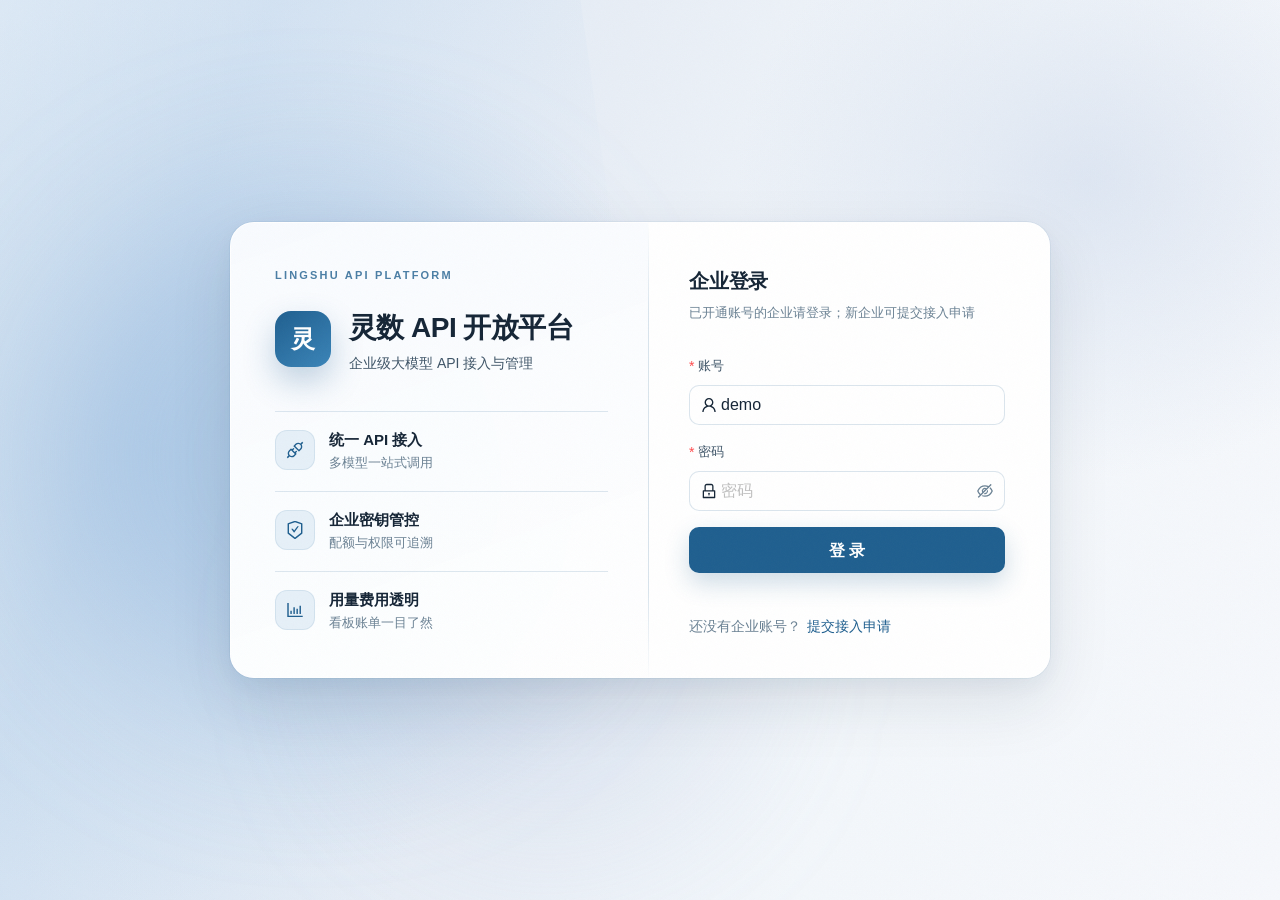
==== commit 9504366d: "Publish Axhub site 2026-07-03T06:44:56.630Z" ====
--- a/index.html
+++ b/index.html
@@ -29,7 +29,7 @@
     }
   </style>
   <style>
-@layer properties{@supports (((-webkit-hyphens:none)) and (not (margin-trim:inline))) or ((-moz-orient:inline) and (not (color:rgb(from red r g b)))){*,:before,:after,::backdrop{--tw-rotate-x:initial;--tw-rotate-y:initial;--tw-rotate-z:initial;--tw-skew-x:initial;--tw-skew-y:initial;--tw-space-y-reverse:0;--tw-space-x-reverse:0;--tw-border-style:solid;--tw-font-weight:initial;--tw-ordinal:initial;--tw-slashed-zero:initial;--tw-numeric-figure:initial;--tw-numeric-spacing:initial;--tw-numeric-fraction:initial;--tw-shadow:0 0 #0000;--tw-shadow-color:initial;--tw-shadow-alpha:100%;--tw-inset-shadow:0 0 #0000;--tw-inset-shadow-color:initial;--tw-inset-shadow-alpha:100%;--tw-ring-color:initial;--tw-ring-shadow:0 0 #0000;--tw-inset-ring-color:initial;--tw-inset-ring-shadow:0 0 #0000;--tw-ring-inset:initial;--tw-ring-offset-width:0px;--tw-ring-offset-color:#fff;--tw-ring-offset-shadow:0 0 #0000;--tw-outline-style:solid;--tw-blur:initial;--tw-brightness:initial;--tw-contrast:initial;--tw-grayscale:initial;--tw-hue-rotate:initial;--tw-invert:initial;--tw-opacity:initial;--tw-saturate:initial;--tw-sepia:initial;--tw-drop-shadow:initial;--tw-drop-shadow-color:initial;--tw-drop-shadow-alpha:100%;--tw-drop-shadow-size:initial;--tw-backdrop-blur:initial;--tw-backdrop-brightness:initial;--tw-backdrop-contrast:initial;--tw-backdrop-grayscale:initial;--tw-backdrop-hue-rotate:initial;--tw-backdrop-invert:initial;--tw-backdrop-opacity:initial;--tw-backdrop-saturate:initial;--tw-backdrop-sepia:initial;--tw-duration:initial;--tw-ease:initial}}}@layer theme{:root,:host{--font-sans:ui-sans-serif, system-ui, sans-serif, "Apple Color Emoji", "Segoe UI Emoji", "Segoe UI Symbol", "Noto Color Emoji";--font-serif:ui-serif, Georgia, Cambria, "Times New Roman", Times, serif;--font-mono:ui-monospace, SFMono-Regular, Menlo, Monaco, Consolas, "Liberation Mono", "Courier New", monospace;--color-orange-50:oklch(98% .016 73.684);--color-orange-100:oklch(95.4% .038 75.164);--color-amber-50:oklch(98.7% .022 95.277);--color-amber-100:oklch(96.2% .059 95.617);--color-yellow-50:oklch(98.7% .026 102.212);--color-gray-50:oklch(98.5% .002 247.839);--color-neutral-100:oklch(97% 0 0);--color-neutral-200:oklch(92.2% 0 0);--color-neutral-400:oklch(70.8% 0 0);--color-neutral-500:oklch(55.6% 0 0);--color-neutral-600:oklch(43.9% 0 0);--color-neutral-800:oklch(26.9% 0 0);--color-neutral-900:oklch(20.5% 0 0);--color-stone-50:oklch(98.5% .001 106.423);--color-stone-100:oklch(97% .001 106.424);--color-stone-200:oklch(92.3% .003 48.717);--color-black:#000;--color-white:#fff;--spacing:.25rem;--container-2xl:42rem;--container-5xl:64rem;--text-xs:.75rem;--text-xs--line-height:calc(1 / .75);--text-sm:.875rem;--text-sm--line-height:calc(1.25 / .875);--text-base:1rem;--text-base--line-height: 1.5 ;--text-lg:1.125rem;--text-lg--line-height:calc(1.75 / 1.125);--text-xl:1.25rem;--text-xl--line-height:calc(1.75 / 1.25);--text-2xl:1.5rem;--text-2xl--line-height:calc(2 / 1.5);--text-3xl:1.875rem;--text-3xl--line-height: 1.2 ;--text-4xl:2.25rem;--text-4xl--line-height:calc(2.5 / 2.25);--text-5xl:3rem;--text-5xl--line-height:1;--text-6xl:3.75rem;--text-6xl--line-height:1;--text-7xl:4.5rem;--text-7xl--line-height:1;--text-8xl:6rem;--text-8xl--line-height:1;--text-9xl:8rem;--text-9xl--line-height:1;--font-weight-medium:500;--font-weight-semibold:600;--font-weight-bold:700;--tracking-widest:.1em;--radius-xs:.125rem;--radius-sm:.25rem;--radius-md:.375rem;--radius-lg:.5rem;--radius-xl:.75rem;--radius-2xl:1rem;--shadow-sm:0 1px 3px 0 #0000001a, 0 1px 2px -1px #0000001a;--shadow-md:0 4px 6px -1px #0000001a, 0 2px 4px -2px #0000001a;--shadow-lg:0 10px 15px -3px #0000001a, 0 4px 6px -4px #0000001a;--ease-out:cubic-bezier(0, 0, .2, 1);--ease-in-out:cubic-bezier(.4, 0, .2, 1);--animate-bounce:bounce 1s infinite;--default-transition-duration:.15s;--default-transition-timing-function:cubic-bezier(.4, 0, .2, 1);--default-font-family:var(--font-sans);--default-mono-font-family:var(--font-mono)}}@layer base{*,:after,:before,::backdrop{box-sizing:border-box;border:0 solid;margin:0;padding:0}::file-selector-button{box-sizing:border-box;border:0 solid;margin:0;padding:0}html,:host{-webkit-text-size-adjust:100%;tab-size:4;line-height:1.5;font-family:var(--default-font-family,ui-sans-serif, system-ui, sans-serif, "Apple Color Emoji", "Segoe UI Emoji", "Segoe UI Symbol", "Noto Color Emoji");font-feature-settings:var(--default-font-feature-settings,normal);font-variation-settings:var(--default-font-variation-settings,normal);-webkit-tap-highlight-color:transparent}hr{height:0;color:inherit;border-top-width:1px}abbr:where([title]){-webkit-text-decoration:underline dotted;text-decoration:underline dotted}h1,h2,h3,h4,h5,h6{font-size:inherit;font-weight:inherit}a{color:inherit;-webkit-text-decoration:inherit;text-decoration:inherit}b,strong{font-weight:bolder}code,kbd,samp,pre{font-family:var(--default-mono-font-family,ui-monospace, SFMono-Regular, Menlo, Monaco, Consolas, "Liberation Mono", "Courier New", monospace);font-feature-settings:var(--default-mono-font-feature-settings,normal);font-variation-settings:var(--default-mono-font-variation-settings,normal);font-size:1em}small{font-size:80%}sub,sup{vertical-align:baseline;font-size:75%;line-height:0;position:relative}sub{bottom:-.25em}sup{top:-.5em}table{text-indent:0;border-color:inherit;border-collapse:collapse}:-moz-focusring{outline:auto}progress{vertical-align:baseline}summary{display:list-item}ol,ul,menu{list-style:none}img,svg,video,canvas,audio,iframe,embed,object{vertical-align:middle;display:block}img,video{max-width:100%;height:auto}button,input,select,optgroup,textarea{font:inherit;font-feature-settings:inherit;font-variation-settings:inherit;letter-spacing:inherit;color:inherit;opacity:1;background-color:#0000;border-radius:0}::file-selector-button{font:inherit;font-feature-settings:inherit;font-variation-settings:inherit;letter-spacing:inherit;color:inherit;opacity:1;background-color:#0000;border-radius:0}:where(select:is([multiple],[size])) optgroup{font-weight:bolder}:where(select:is([multiple],[size])) optgroup option{padding-inline-start:20px}::file-selector-button{margin-inline-end:4px}::placeholder{opacity:1}@supports (not ((-webkit-appearance:-apple-pay-button))) or (contain-intrinsic-size:1px){::placeholder{color:currentColor}@supports (color:color-mix(in lab,red,red)){::placeholder{color:color-mix(in oklab,currentcolor 50%,transparent)}}}textarea{resize:vertical}::-webkit-search-decoration{-webkit-appearance:none}::-webkit-date-and-time-value{min-height:1lh;text-align:inherit}::-webkit-datetime-edit{display:inline-flex}::-webkit-datetime-edit-fields-wrapper{padding:0}::-webkit-datetime-edit{padding-block:0}::-webkit-datetime-edit-year-field{padding-block:0}::-webkit-datetime-edit-month-field{padding-block:0}::-webkit-datetime-edit-day-field{padding-block:0}::-webkit-datetime-edit-hour-field{padding-block:0}::-webkit-datetime-edit-minute-field{padding-block:0}::-webkit-datetime-edit-second-field{padding-block:0}::-webkit-datetime-edit-millisecond-field{padding-block:0}::-webkit-datetime-edit-meridiem-field{padding-block:0}::-webkit-calendar-picker-indicator{line-height:1}:-moz-ui-invalid{box-shadow:none}button,input:where([type=button],[type=reset],[type=submit]){appearance:button}::file-selector-button{appearance:button}::-webkit-inner-spin-button{height:auto}::-webkit-outer-spin-button{height:auto}[hidden]:where(:not([hidden=until-found])){display:none!important}}@layer components;@layer utilities{.\@container{container-type:inline-size}.\!visible{visibility:visible!important}.collapse{visibility:collapse}.invisible{visibility:hidden}.visible{visibility:visible}.absolute{position:absolute}.fixed{position:fixed}.relative{position:relative}.static{position:static}.sticky{position:sticky}.float-right{float:right}.container{width:100%}@media (min-width:40rem){.container{max-width:40rem}}@media (min-width:48rem){.container{max-width:48rem}}@media (min-width:64rem){.container{max-width:64rem}}@media (min-width:80rem){.container{max-width:80rem}}@media (min-width:96rem){.container{max-width:96rem}}.mx-auto{margin-inline:auto}.mt-0{margin-top:calc(var(--spacing) * 0)}.mb-1{margin-bottom:calc(var(--spacing) * 1)}.mb-2{margin-bottom:calc(var(--spacing) * 2)}.mb-4{margin-bottom:calc(var(--spacing) * 4)}.mb-6{margin-bottom:calc(var(--spacing) * 6)}.mb-8{margin-bottom:calc(var(--spacing) * 8)}.block{display:block}.contents{display:contents}.flex{display:flex}.grid{display:grid}.hidden{display:none}.inline{display:inline}.inline-block{display:inline-block}.inline-flex{display:inline-flex}.inline-grid{display:inline-grid}.list-item{display:list-item}.table{display:table}.table-row{display:table-row}.h-2\.5{height:calc(var(--spacing) * 2.5)}.h-12{height:calc(var(--spacing) * 12)}.h-16{height:calc(var(--spacing) * 16)}.h-\[60vh\]{height:60vh}.h-full{height:100%}.min-h-\[400px\]{min-height:400px}.min-h-\[520px\]{min-height:520px}.w-2\.5{width:calc(var(--spacing) * 2.5)}.w-12{width:calc(var(--spacing) * 12)}.w-16{width:calc(var(--spacing) * 16)}.w-24{width:calc(var(--spacing) * 24)}.w-\[375px\]{width:375px}.w-\[768px\]{width:768px}.w-full{width:100%}.max-w-2xl{max-width:var(--container-2xl)}.max-w-5xl{max-width:var(--container-5xl)}.max-w-\[420px\]{max-width:420px}.flex-shrink,.shrink{flex-shrink:1}.grow{flex-grow:1}.border-collapse{border-collapse:collapse}.transform{transform:var(--tw-rotate-x,) var(--tw-rotate-y,) var(--tw-rotate-z,) var(--tw-skew-x,) var(--tw-skew-y,)}.animate-bounce{animation:var(--animate-bounce)}.resize{resize:both}.flex-col{flex-direction:column}.flex-wrap{flex-wrap:wrap}.items-center{align-items:center}.justify-between{justify-content:space-between}.justify-center{justify-content:center}.gap-2{gap:calc(var(--spacing) * 2)}.gap-4{gap:calc(var(--spacing) * 4)}:where(.space-y-6>:not(:last-child)){--tw-space-y-reverse:0;margin-block-start:calc(calc(var(--spacing) * 6) * var(--tw-space-y-reverse));margin-block-end:calc(calc(var(--spacing) * 6) * calc(1 - var(--tw-space-y-reverse)))}:where(.space-y-8>:not(:last-child)){--tw-space-y-reverse:0;margin-block-start:calc(calc(var(--spacing) * 8) * var(--tw-space-y-reverse));margin-block-end:calc(calc(var(--spacing) * 8) * calc(1 - var(--tw-space-y-reverse)))}:where(.space-y-12>:not(:last-child)){--tw-space-y-reverse:0;margin-block-start:calc(calc(var(--spacing) * 12) * var(--tw-space-y-reverse));margin-block-end:calc(calc(var(--spacing) * 12) * calc(1 - var(--tw-space-y-reverse)))}:where(.space-x-1>:not(:last-child)){--tw-space-x-reverse:0;margin-inline-start:calc(calc(var(--spacing) * 1) * var(--tw-space-x-reverse));margin-inline-end:calc(calc(var(--spacing) * 1) * calc(1 - var(--tw-space-x-reverse)))}:where(.space-x-4>:not(:last-child)){--tw-space-x-reverse:0;margin-inline-start:calc(calc(var(--spacing) * 4) * var(--tw-space-x-reverse));margin-inline-end:calc(calc(var(--spacing) * 4) * calc(1 - var(--tw-space-x-reverse)))}.truncate{text-overflow:ellipsis;white-space:nowrap;overflow:hidden}.overflow-auto{overflow:auto}.overflow-hidden{overflow:hidden}.rounded{border-radius:.25rem}.rounded-2xl{border-radius:var(--radius-2xl)}.rounded-full{border-radius:3.40282e38px}.rounded-lg{border-radius:var(--radius-lg)}.rounded-md{border-radius:var(--radius-md)}.border{border-style:var(--tw-border-style);border-width:1px}.border-x{border-inline-style:var(--tw-border-style);border-inline-width:1px}.border-b{border-bottom-style:var(--tw-border-style);border-bottom-width:1px}.border-neutral-200{border-color:var(--color-neutral-200)}.border-neutral-900{border-color:var(--color-neutral-900)}.bg-\[\#f5f0e6\],.bg-\[rgb\(245_240_230\)\]{background-color:#f5f0e6}.bg-amber-50{background-color:var(--color-amber-50)}.bg-amber-100{background-color:var(--color-amber-100)}.bg-gray-50{background-color:var(--color-gray-50)}.bg-gray-50\/50{background-color:#f9fafb80}@supports (color:color-mix(in lab,red,red)){.bg-gray-50\/50{background-color:color-mix(in oklab,var(--color-gray-50) 50%,transparent)}}.bg-neutral-100\/40{background-color:#f5f5f566}@supports (color:color-mix(in lab,red,red)){.bg-neutral-100\/40{background-color:color-mix(in oklab,var(--color-neutral-100) 40%,transparent)}}.bg-neutral-200{background-color:var(--color-neutral-200)}.bg-neutral-900{background-color:var(--color-neutral-900)}.bg-orange-50{background-color:var(--color-orange-50)}.bg-orange-100{background-color:var(--color-orange-100)}.bg-stone-50{background-color:var(--color-stone-50)}.bg-stone-100{background-color:var(--color-stone-100)}.bg-stone-200{background-color:var(--color-stone-200)}.bg-white{background-color:var(--color-white)}.bg-white\/80{background-color:#fffc}@supports (color:color-mix(in lab,red,red)){.bg-white\/80{background-color:color-mix(in oklab,var(--color-white) 80%,transparent)}}.bg-yellow-50{background-color:var(--color-yellow-50)}.bg-\[radial-gradient\(circle_at_top\,_\#fff7ed\,_\#f8fafc_55\%\)\]{background-image:radial-gradient(circle at top,#fff7ed,#f8fafc 55%)}.bg-clip-text{-webkit-background-clip:text;background-clip:text}.p-1{padding:calc(var(--spacing) * 1)}.p-8{padding:calc(var(--spacing) * 8)}.px-3{padding-inline:calc(var(--spacing) * 3)}.px-4{padding-inline:calc(var(--spacing) * 4)}.px-6{padding-inline:calc(var(--spacing) * 6)}.py-1\.5{padding-block:calc(var(--spacing) * 1.5)}.py-2{padding-block:calc(var(--spacing) * 2)}.py-3{padding-block:calc(var(--spacing) * 3)}.py-12{padding-block:calc(var(--spacing) * 12)}.text-center{text-align:center}.font-mono{font-family:var(--font-mono)}.text-2xl{font-size:var(--text-2xl);line-height:var(--tw-leading,var(--text-2xl--line-height))}.text-3xl{font-size:var(--text-3xl);line-height:var(--tw-leading,var(--text-3xl--line-height))}.text-4xl{font-size:var(--text-4xl);line-height:var(--tw-leading,var(--text-4xl--line-height))}.text-5xl{font-size:var(--text-5xl);line-height:var(--tw-leading,var(--text-5xl--line-height))}.text-6xl{font-size:var(--text-6xl);line-height:var(--tw-leading,var(--text-6xl--line-height))}.text-7xl{font-size:var(--text-7xl);line-height:var(--tw-leading,var(--text-7xl--line-height))}.text-8xl{font-size:var(--text-8xl);line-height:var(--tw-leading,var(--text-8xl--line-height))}.text-9xl{font-size:var(--text-9xl);line-height:var(--tw-leading,var(--text-9xl--line-height))}.text-base{font-size:var(--text-base);line-height:var(--tw-leading,var(--text-base--line-height))}.text-lg{font-size:var(--text-lg);line-height:var(--tw-leading,var(--text-lg--line-height))}.text-sm{font-size:var(--text-sm);line-height:var(--tw-leading,var(--text-sm--line-height))}.text-xl{font-size:var(--text-xl);line-height:var(--tw-leading,var(--text-xl--line-height))}.text-xs{font-size:var(--text-xs);line-height:var(--tw-leading,var(--text-xs--line-height))}.font-bold{--tw-font-weight:var(--font-weight-bold);font-weight:var(--font-weight-bold)}.font-medium{--tw-font-weight:var(--font-weight-medium);font-weight:var(--font-weight-medium)}.font-semibold{--tw-font-weight:var(--font-weight-semibold);font-weight:var(--font-weight-semibold)}.text-wrap{text-wrap:wrap}.break-all{word-break:break-all}.text-black{color:var(--color-black)}.text-neutral-400{color:var(--color-neutral-400)}.text-neutral-500{color:var(--color-neutral-500)}.text-neutral-600{color:var(--color-neutral-600)}.text-neutral-800{color:var(--color-neutral-800)}.text-neutral-900{color:var(--color-neutral-900)}.text-white{color:var(--color-white)}.capitalize{text-transform:capitalize}.lowercase{text-transform:lowercase}.uppercase{text-transform:uppercase}.italic{font-style:italic}.tabular-nums{--tw-numeric-spacing:tabular-nums;font-variant-numeric:var(--tw-ordinal,) var(--tw-slashed-zero,) var(--tw-numeric-figure,) var(--tw-numeric-spacing,) var(--tw-numeric-fraction,)}.overline{text-decoration-line:overline}.underline{text-decoration-line:underline}.shadow,.shadow-sm,.shadow\/elevation,.shadow\/glow{--tw-shadow:0 1px 3px 0 var(--tw-shadow-color,#0000001a), 0 1px 2px -1px var(--tw-shadow-color,#0000001a);box-shadow:var(--tw-inset-shadow),var(--tw-inset-ring-shadow),var(--tw-ring-offset-shadow),var(--tw-ring-shadow),var(--tw-shadow)}.ring{--tw-ring-shadow:var(--tw-ring-inset,) 0 0 0 calc(1px + var(--tw-ring-offset-width)) var(--tw-ring-color,currentcolor);box-shadow:var(--tw-inset-shadow),var(--tw-inset-ring-shadow),var(--tw-ring-offset-shadow),var(--tw-ring-shadow),var(--tw-shadow)}.outline{outline-style:var(--tw-outline-style);outline-width:1px}.blur{--tw-blur:blur(8px);filter:var(--tw-blur,) var(--tw-brightness,) var(--tw-contrast,) var(--tw-grayscale,) var(--tw-hue-rotate,) var(--tw-invert,) var(--tw-saturate,) var(--tw-sepia,) var(--tw-drop-shadow,)}.drop-shadow{--tw-drop-shadow-size:drop-shadow(0 1px 2px var(--tw-drop-shadow-color,#0000001a)) drop-shadow(0 1px 1px var(--tw-drop-shadow-color,#0000000f));--tw-drop-shadow:drop-shadow(0 1px 2px #0000001a) drop-shadow(0 1px 1px #0000000f);filter:var(--tw-blur,) var(--tw-brightness,) var(--tw-contrast,) var(--tw-grayscale,) var(--tw-hue-rotate,) var(--tw-invert,) var(--tw-saturate,) var(--tw-sepia,) var(--tw-drop-shadow,)}.grayscale{--tw-grayscale:grayscale(100%);filter:var(--tw-blur,) var(--tw-brightness,) var(--tw-contrast,) var(--tw-grayscale,) var(--tw-hue-rotate,) var(--tw-invert,) var(--tw-saturate,) var(--tw-sepia,) var(--tw-drop-shadow,)}.invert{--tw-invert:invert(100%);filter:var(--tw-blur,) var(--tw-brightness,) var(--tw-contrast,) var(--tw-grayscale,) var(--tw-hue-rotate,) var(--tw-invert,) var(--tw-saturate,) var(--tw-sepia,) var(--tw-drop-shadow,)}.filter{filter:var(--tw-blur,) var(--tw-brightness,) var(--tw-contrast,) var(--tw-grayscale,) var(--tw-hue-rotate,) var(--tw-invert,) var(--tw-saturate,) var(--tw-sepia,) var(--tw-drop-shadow,)}.backdrop-blur{--tw-backdrop-blur:blur(8px);-webkit-backdrop-filter:var(--tw-backdrop-blur,) var(--tw-backdrop-brightness,) var(--tw-backdrop-contrast,) var(--tw-backdrop-grayscale,) var(--tw-backdrop-hue-rotate,) var(--tw-backdrop-invert,) var(--tw-backdrop-opacity,) var(--tw-backdrop-saturate,) var(--tw-backdrop-sepia,);backdrop-filter:var(--tw-backdrop-blur,) var(--tw-backdrop-brightness,) var(--tw-backdrop-contrast,) var(--tw-backdrop-grayscale,) var(--tw-backdrop-hue-rotate,) var(--tw-backdrop-invert,) var(--tw-backdrop-opacity,) var(--tw-backdrop-saturate,) var(--tw-backdrop-sepia,)}.backdrop-filter{-webkit-backdrop-filter:var(--tw-backdrop-blur,) var(--tw-backdrop-brightness,) var(--tw-backdrop-contrast,) var(--tw-backdrop-grayscale,) var(--tw-backdrop-hue-rotate,) var(--tw-backdrop-invert,) var(--tw-backdrop-opacity,) var(--tw-backdrop-saturate,) var(--tw-backdrop-sepia,);backdrop-filter:var(--tw-backdrop-blur,) var(--tw-backdrop-brightness,) var(--tw-backdrop-contrast,) var(--tw-backdrop-grayscale,) var(--tw-backdrop-hue-rotate,) var(--tw-backdrop-invert,) var(--tw-backdrop-opacity,) var(--tw-backdrop-saturate,) var(--tw-backdrop-sepia,)}.transition{transition-property:color,background-color,border-color,outline-color,text-decoration-color,fill,stroke,--tw-gradient-from,--tw-gradient-via,--tw-gradient-to,opacity,box-shadow,transform,translate,scale,rotate,filter,-webkit-backdrop-filter,backdrop-filter,display,content-visibility,overlay,pointer-events;transition-timing-function:var(--tw-ease,var(--default-transition-timing-function));transition-duration:var(--tw-duration,var(--default-transition-duration))}.transition-all{transition-property:all;transition-timing-function:var(--tw-ease,var(--default-transition-timing-function));transition-duration:var(--tw-duration,var(--default-transition-duration))}.duration-300{--tw-duration:.3s;transition-duration:.3s}.duration-500{--tw-duration:.5s;transition-duration:.5s}.ease-in-out{--tw-ease:var(--ease-in-out);transition-timing-function:var(--ease-in-out)}.ease-out{--tw-ease:var(--ease-out);transition-timing-function:var(--ease-out)}.block-5{block-size:calc(var(--spacing) * 5)}.block-6{block-size:calc(var(--spacing) * 6)}.block-7{block-size:calc(var(--spacing) * 7)}@media (hover:hover){.hover\:bg-neutral-800:hover{background-color:var(--color-neutral-800)}.hover\:text-black:hover{color:var(--color-black)}.hover\:text-neutral-800:hover{color:var(--color-neutral-800)}.hover\:text-neutral-900:hover{color:var(--color-neutral-900)}}@media (min-width:48rem){.md\:flex-row{flex-direction:row}.md\:items-center{align-items:center}.md\:justify-between{justify-content:space-between}}}.ant-form-item .ant-form-item-label>label.ant-form-item-required:not(.ant-form-item-required-mark-optional):before,.ant-form-item .ant-form-item-label>label.ant-form-item-required:not(.ant-form-item-required-mark-optional) .ant-form-item-required-mark{color:#ff4d4f!important}:root{--saas-primary:#1f5f8f;--saas-primary-hover:#2a74ad;--saas-primary-active:#184a72;--saas-primary-light:#3a84b8;--saas-primary-soft:#e6f0f8;--saas-primary-bg:#e6f0f8;--saas-ink:#152536;--saas-ink-secondary:#3f5568;--saas-ink-muted:#6b8294;--saas-border:#e2eaf2;--saas-border-strong:#c8d6e4;--saas-surface:#fff;--saas-canvas:#f3f7fb;--saas-fill-secondary:#1f5f8f0f;--saas-radius:6px;--saas-radius-lg:8px;--saas-shadow-sm:0 1px 2px 0 #1525360a, 0 1px 6px -1px #15253608, 0 2px 4px 0 #15253605;--saas-shadow-md:0 6px 16px 0 #15253614, 0 3px 6px -4px #1525361a, 0 9px 28px 8px #1525360d;--saas-ease-out:cubic-bezier(.215, .61, .355, 1);--auth-font-display:"Syne", "PingFang SC", "Microsoft YaHei", sans-serif;--auth-font-body:"IBM Plex Sans", "PingFang SC", "Microsoft YaHei", sans-serif;--auth-line:#1f5f8f24}.saas-layout{background:var(--saas-canvas);min-height:100dvh;overflow-x:clip}.saas-sider{border-right:1px solid var(--saas-border);background:var(--saas-surface)!important}.saas-sider .ant-layout-sider-children{flex-direction:column;height:100%;display:flex}.sider-brand{border-bottom:1px solid var(--saas-border);align-items:center;gap:12px;padding:20px 18px 18px;display:flex}.brand-logo{border-radius:var(--saas-radius-lg);background:var(--saas-primary);color:#fff;flex-shrink:0;justify-content:center;align-items:center;width:40px;height:40px;font-size:16px;font-weight:600;display:flex}.brand-copy{flex-direction:column;gap:2px;min-width:0;display:flex}.brand-text{color:var(--saas-ink);font-size:14px;font-weight:700;line-height:1.35}.brand-subtext{color:var(--saas-ink-muted);font-size:12px;line-height:1.2}.saas-menu-label{color:var(--saas-ink-muted);padding:14px 20px 6px;font-size:12px;font-weight:500}.saas-menu--grouped .ant-menu-item-group-title{letter-spacing:.04em;color:var(--saas-ink-muted);padding:12px 16px 6px;font-size:11px;font-weight:600}.saas-menu--grouped .ant-menu-item-group+.ant-menu-item-group{border-top:1px solid var(--saas-border);margin-top:4px;padding-top:4px}.saas-menu{flex:1;padding:4px 10px 12px;background:0 0!important;border-inline-end:none!important}.saas-menu .ant-menu-item{width:100%;border-radius:var(--saas-radius)!important;height:40px!important;margin:4px 0!important;line-height:40px!important}.saas-menu .ant-menu-item-selected{font-weight:600;background:var(--saas-primary-soft)!important;color:var(--saas-primary)!important}.saas-menu .ant-menu-item-selected .anticon{color:var(--saas-primary)}.saas-main{min-width:0}.saas-header{background:var(--saas-surface);border-bottom:1px solid var(--saas-border);z-index:20;justify-content:space-between;align-items:center;gap:12px;height:56px;padding:0 24px;line-height:56px;display:flex;position:sticky;top:0}.saas-header-start{flex:1;align-items:center;gap:8px;min-width:0;display:flex}.saas-menu-trigger{flex-shrink:0;width:36px;height:36px;padding:0}.saas-breadcrumb{min-width:0;overflow:hidden}.saas-breadcrumb ol{flex-wrap:nowrap}.saas-breadcrumb li:last-child{text-overflow:ellipsis;white-space:nowrap;overflow:hidden}.saas-user-name{text-overflow:ellipsis;white-space:nowrap;max-width:160px;overflow:hidden}.saas-nav-drawer .ant-drawer-body{flex-direction:column;height:100%;display:flex;padding:0!important}.saas-nav-drawer .saas-menu{flex:1;overflow:auto}.saas-content{background:var(--saas-canvas);min-height:calc(100vh - 56px);padding:24px}.saas-user-trigger{border:1px solid var(--saas-border-strong);background:var(--saas-surface);cursor:pointer;border-radius:var(--saas-radius);transition:border-color .2s var(--saas-ease-out),color .2s var(--saas-ease-out);align-items:center;gap:10px;padding:4px 12px 4px 4px;display:inline-flex}.saas-user-trigger:hover{border-color:var(--saas-primary);color:var(--saas-primary)}.saas-user-avatar{background:var(--saas-primary)!important}.saas-page{width:100%;max-width:1440px;animation:saas-page-in .45s var(--saas-ease-out) both;margin-inline:auto}@keyframes saas-page-in{0%{opacity:0;transform:translateY(8px)}to{opacity:1;transform:translateY(0)}}.page-loading{justify-content:center;align-items:center;min-height:320px;display:flex}.saas-layout .page-header-title{color:var(--saas-ink);text-wrap:balance;font-size:24px;font-weight:700}.saas-layout .page-header-desc{color:var(--saas-ink-secondary);max-width:640px}.saas-layout .page-card{border-radius:var(--saas-radius);border:1px solid var(--saas-border);box-shadow:var(--saas-shadow-sm)}.saas-layout .balance-stat-pill{border-radius:var(--saas-radius);box-shadow:var(--saas-shadow-sm)}.auth-page--stage{font-family:var(--auth-font-body);background:var(--saas-canvas);justify-content:flex-end;align-items:center;padding:0 72px 0 0}.auth-page--stage:after{content:"";z-index:4;pointer-events:none;opacity:.03;background-image:url("data:image/svg+xml,%3Csvg viewBox='0 0 256 256' xmlns='http://www.w3.org/2000/svg'%3E%3Cfilter id='n'%3E%3CfeTurbulence type='fractalNoise' baseFrequency='0.85' numOctaves='4' stitchTiles='stitch'/%3E%3C/filter%3E%3Crect width='100%25' height='100%25' filter='url(%23n)'/%3E%3C/svg%3E");background-size:180px 180px;position:absolute;inset:0}.auth-login-backdrop{pointer-events:none;z-index:0;position:absolute;inset:0;overflow:hidden}.auth-login-backdrop__base{background:radial-gradient(70% 80% at 12%,#c5d9ec,#0000 62%),radial-gradient(50% 60% at 85% 20%,#c4d2e873,#0000 55%),linear-gradient(105deg,#d8e6f4,#e8eef6 42%,#f3f7fb 68%,#f6f8fc);position:absolute;inset:0}.auth-login-backdrop__beam{pointer-events:none;background:linear-gradient(118deg,#ffffff6b,#b4d0ec47 38%,#0000 72%);width:58%;height:140%;position:absolute;top:-20%;left:-8%;transform:rotate(-8deg)}.auth-login-backdrop__glow{filter:blur(80px);pointer-events:none;border-radius:50%;position:absolute}.auth-login-backdrop__glow--primary{background:#8cb4dc61;width:520px;height:520px;top:22%;left:4%}.auth-login-backdrop__glow--secondary{background:#a8bcdc38;width:380px;height:380px;bottom:8%;left:28%}.auth-stage{z-index:2;box-sizing:border-box;width:min(980px,56vw);min-width:820px;padding:56px 0;position:relative}.auth-stage-card{-webkit-backdrop-filter:blur(20px);backdrop-filter:blur(20px);background:#ffffffe6;border:1px solid #fffffff2;border-radius:24px;grid-template-columns:minmax(0,1fr) 1px minmax(360px,400px);align-items:stretch;display:grid;overflow:hidden;box-shadow:0 0 0 1px #1f5f8f0f,0 24px 64px #1525361a,0 8px 24px #1f5f8f0f}.auth-stage-intro{background:linear-gradient(160deg,#f8fbfff2,#ffffffd1);flex-direction:column;gap:0;padding:44px 40px 44px 44px;display:flex}.auth-stage-eyebrow{letter-spacing:.2em;text-transform:uppercase;color:var(--saas-primary);opacity:.8;margin:0 0 28px;font-size:11px;font-weight:600}.auth-stage-brand{align-items:flex-start;gap:18px;margin-bottom:36px;display:flex}.auth-stage-logo{width:56px;height:56px;font-family:var(--auth-font-display);color:#fff;background:linear-gradient(145deg,#1f5f8f,#3a84b8);border-radius:16px;flex-shrink:0;justify-content:center;align-items:center;font-size:24px;font-weight:700;display:flex;box-shadow:0 14px 32px #1f5f8f47}.auth-stage-title{letter-spacing:-.02em;font-family:var(--auth-font-display)!important;color:var(--saas-ink)!important;margin:0 0 8px!important;font-size:28px!important;font-weight:700!important;line-height:1.2!important}.auth-stage-tagline{font-size:14px;line-height:1.55;display:block;color:var(--saas-ink-secondary)!important}.auth-stage-features{border-top:1px solid var(--auth-line);flex-direction:column;gap:0;margin:0;padding:0;list-style:none;display:flex}.auth-stage-features__item{border-bottom:1px solid var(--auth-line);align-items:flex-start;gap:14px;padding:18px 0;display:flex}.auth-stage-features__item:last-child{border-bottom:none;padding-bottom:0}.auth-stage-features__icon{width:40px;height:40px;color:var(--saas-primary);background:var(--saas-primary-soft);border:1px solid #1f5f8f1a;border-radius:12px;flex-shrink:0;justify-content:center;align-items:center;font-size:18px;display:flex}.auth-stage-features__copy strong{color:var(--saas-ink);margin-bottom:4px;font-size:15px;font-weight:600;line-height:1.35;display:block}.auth-stage-features__copy em{color:var(--saas-ink-muted);font-size:13px;font-style:normal;line-height:1.45;display:block}.auth-stage-split{background:linear-gradient(#0000,#1f5f8f29 20% 80%,#0000)}.auth-stage-login{background:#fffffff5;flex-direction:column;padding:44px 44px 40px 40px;display:flex}.auth-stage-login__head{margin-bottom:28px}.auth-stage-login__title{letter-spacing:-.01em;font-family:var(--auth-font-display)!important;color:var(--saas-ink)!important;margin:0 0 8px!important;font-size:20px!important;font-weight:700!important}.auth-stage-login__desc{font-size:13px;line-height:1.55;display:block;color:var(--saas-ink-muted)!important}.auth-stage-form .ant-form-item{margin-bottom:16px}.auth-stage-form .ant-form-item-label>label{color:var(--saas-ink-secondary);font-size:13px}.auth-stage-form .ant-input-affix-wrapper,.auth-stage-form .ant-input{background:#fafcfe;border-color:#1f5f8f29;border-radius:10px}.auth-stage-form .ant-input-affix-wrapper:hover,.auth-stage-form .ant-input-affix-wrapper-focused{border-color:var(--saas-primary)}.auth-stage-form .auth-login-submit-item .ant-btn{background:var(--saas-primary);border-radius:10px;height:46px;font-weight:600;box-shadow:0 10px 24px #1f5f8f38}.auth-stage-form .auth-login-submit-item .ant-btn:hover{background:var(--saas-primary-hover)!important}.auth-stage-demo{background:var(--saas-primary-soft);border:1px solid #1f5f8f1a;border-radius:10px;align-items:center;gap:8px;margin-top:16px;padding:12px 14px;font-size:12px;display:flex}.auth-stage-demo .anticon{color:var(--saas-primary);font-size:14px}.auth-stage-footer{align-items:center;gap:6px;margin-top:auto;padding-top:24px;font-size:13px;display:flex}.auth-page--focus-left{--auth-ink:#1a2b3c;--auth-ink-soft:#4a5f73;--auth-ink-muted:#7a8f9f;--auth-accent:#2d6a9f;--auth-accent-soft:#e8f1f8;--auth-accent-line:#2d6a9f38;--auth-surface-glass:#ffffffd1;--auth-font-display:"Syne", "PingFang SC", "Microsoft YaHei", sans-serif;--auth-font-body:"IBM Plex Sans", "PingFang SC", "Microsoft YaHei", sans-serif;font-family:var(--auth-font-body);background:var(--saas-canvas);justify-content:flex-end;padding:0}.auth-page{background:var(--saas-canvas);justify-content:center;align-items:center;min-height:100dvh;padding:24px;display:flex;position:relative;overflow:hidden}.auth-page-backdrop{pointer-events:none;z-index:0;position:absolute;inset:0;overflow:hidden}.auth-bg-mesh{background:radial-gradient(55% 45% at 15% 18%,#3a84b861,#0000 58%),radial-gradient(48% 40% at 82% 12%,#9370ff2e,#0000 55%),radial-gradient(50% 42% at 72% 82%,#1f5f8f47,#0000 58%),radial-gradient(40% 35% at 8% 78%,#2a74ad2e,#0000 52%),radial-gradient(38% 32% at 50% 48%,#1f5f8f2e,#0000 60%),linear-gradient(155deg,#e8eef6,#f6f8fc 42%,#f3f7fb);position:absolute;inset:-24%}.auth-bg-mesh--animated{animation:16s ease-in-out infinite alternate auth-mesh-drift}.auth-bg-mesh--reverse{opacity:.55;mix-blend-mode:soft-light;background:radial-gradient(42% 38% at 58% 42%,#2a74ad52,#0000 58%),radial-gradient(36% 34% at 38% 62%,#9370ff29,#0000 55%);animation-duration:22s;animation-direction:alternate-reverse}@keyframes auth-mesh-drift{0%{transform:translate(0)scale(1)rotate(0)}50%{transform:translate(-2.5%,1.5%)scale(1.05)rotate(1deg)}to{transform:translate(2%,-2%)scale(1.08)rotate(-1deg)}}.auth-bg-particles{position:absolute;inset:0}.auth-bg-particle{background:#1f5f8f8c;border-radius:50%;width:5px;height:5px;animation:ease-in-out infinite auth-particle-twinkle;position:absolute;box-shadow:0 0 10px #1f5f8f73}@keyframes auth-particle-twinkle{0%,to{opacity:.2;transform:scale(.6)}50%{opacity:.9;transform:scale(1.2)}}.auth-bg-flow-line{stroke-dasharray:12 18;animation:6s linear infinite auth-line-flow}.auth-bg-flow-line--delay{animation-duration:7.5s;animation-delay:-2.2s}.auth-bg-flow-line--delay2{animation-duration:8.5s;animation-delay:-4.1s}@keyframes auth-line-flow{0%{stroke-dashoffset:0}to{stroke-dashoffset:-120px}}.auth-bg-network{opacity:.88;width:min(96vw,980px);height:auto;position:absolute;top:50%;left:50%;transform:translate(-50%,-50%)}.auth-bg-hub-pulse{transform-origin:400px 300px;animation:5s ease-in-out infinite auth-hub-breathe}@keyframes auth-hub-breathe{0%,to{opacity:.75;transform:scale(1)}50%{opacity:1;transform:scale(1.06)}}.auth-bg-orbit{transform-origin:400px 300px}.auth-bg-orbit--1{animation:36s linear infinite auth-orbit-spin}.auth-bg-orbit--2{animation:24s linear infinite reverse auth-orbit-spin}.auth-bg-orbit--3{animation:16s linear infinite auth-orbit-spin}@keyframes auth-orbit-spin{0%{transform:rotate(0)}to{transform:rotate(360deg)}}.auth-bg-hub-core{transform-origin:400px 300px;animation:3s ease-in-out infinite auth-hub-core-pulse}@keyframes auth-hub-core-pulse{0%,to{transform:scale(1)}50%{transform:scale(1.04)}}.auth-bg-network-link{stroke-dasharray:6 8;animation:2.8s ease-in-out infinite auth-link-pulse}@keyframes auth-link-pulse{0%,to{stroke-opacity:.14}50%{stroke-opacity:.32}}.auth-bg-data-pulse{filter:drop-shadow(0 0 4px #1f5f8fa6)}.auth-bg-network-node{animation:6s ease-in-out infinite auth-node-float}.auth-bg-network-node--inner{animation-duration:5s}@keyframes auth-node-float{0%,to{transform:translateY(0)}50%{transform:translateY(-7px)}}.auth-bg-center-band{pointer-events:none;flex-direction:column;align-items:center;gap:10px;width:min(420px,42vw);display:flex;position:absolute;top:50%;left:50%;transform:translate(-50%,-50%)}.auth-bg-chip{-webkit-backdrop-filter:blur(12px);backdrop-filter:blur(12px);color:#0958d9e0;text-align:center;white-space:nowrap;text-overflow:ellipsis;background:#ffffff80;border:1px solid #ffffffbf;border-radius:999px;width:100%;padding:8px 14px;font-family:ui-monospace,SFMono-Regular,Menlo,Monaco,Consolas,monospace;font-size:11px;line-height:1.4;overflow:hidden;box-shadow:0 8px 24px #1f5f8f14}.auth-bg-chip--a{animation:7s ease-in-out infinite auth-chip-drift}.auth-bg-chip--b{opacity:.92;font-size:10px;animation:8.5s ease-in-out -2.5s infinite auth-chip-drift}.auth-bg-chip--c{opacity:.88;font-size:10px;animation:9s ease-in-out -4.8s infinite auth-chip-drift}@keyframes auth-chip-drift{0%,to{opacity:.72;transform:translate(0)}50%{opacity:1;transform:translate(6px)}}.auth-bg-float--center{min-width:108px;animation-delay:-1.5s;top:36%;left:calc(50% - 58px)}.auth-bg-float--balance{animation-delay:-3.2s;bottom:18%;left:calc(50% - 72px)}.auth-bg-float-live{animation:1.6s ease-in-out infinite auth-live-pulse;color:var(--saas-primary)!important}@keyframes auth-live-pulse{0%,to{opacity:1}50%{opacity:.55}}.auth-bg-orb--4{background:#1f5f8f38;width:280px;height:280px;margin-left:-140px;animation:10s ease-in-out -3s infinite auth-orb-drift;top:48%;left:50%}.auth-bg-grid--animated{animation:20s linear infinite auth-grid-pan}@keyframes auth-grid-pan{0%{background-position:0 0,0 0}to{background-position:40px 40px,40px 40px}}.auth-bg-noise{opacity:.35;mix-blend-mode:soft-light;background-image:url("data:image/svg+xml,%3Csvg viewBox='0 0 256 256' xmlns='http://www.w3.org/2000/svg'%3E%3Cfilter id='n'%3E%3CfeTurbulence type='fractalNoise' baseFrequency='0.85' numOctaves='4' stitchTiles='stitch'/%3E%3C/filter%3E%3Crect width='100%25' height='100%25' filter='url(%23n)' opacity='0.5'/%3E%3C/svg%3E");position:absolute;inset:0}.auth-bg-lines{opacity:.85;width:100%;height:100%;position:absolute;inset:0}.auth-bg-float{-webkit-backdrop-filter:blur(14px);backdrop-filter:blur(14px);background:#ffffff94;border:1px solid #ffffffb8;border-radius:14px;flex-direction:column;gap:2px;padding:12px 16px;animation:9s ease-in-out infinite auth-float-drift;display:flex;position:absolute;box-shadow:0 12px 32px #1f5f8f1a,inset 0 1px #fffc}.auth-bg-float-label{color:#00000073;font-size:11px;line-height:1.3}.auth-bg-float strong{color:#000000e0;font-variant-numeric:tabular-nums;font-size:16px;font-weight:700;line-height:1.25}.auth-bg-float em{color:#389e0d;font-size:11px;font-style:normal;font-weight:600}.auth-bg-float--chart{animation-delay:-2s;top:10%;right:6%}.auth-bg-float--key{animation-delay:-4.5s;bottom:16%;left:5%}.auth-bg-float--models{animation-delay:-1s;top:72%;right:8%}@keyframes auth-float-drift{0%,to{transform:translateY(0)translate(0)}50%{transform:translateY(-10px)translate(4px)}}.auth-bg-orb{filter:blur(72px);mix-blend-mode:multiply;border-radius:50%;position:absolute}.auth-bg-orb--1{background:#69b1ff73;width:380px;height:380px;animation:14s ease-in-out infinite auth-orb-drift;top:-6%;right:4%}.auth-bg-orb--2{background:#9370ff47;width:340px;height:340px;animation:18s ease-in-out infinite reverse auth-orb-drift;bottom:-10%;left:2%}.auth-bg-orb--3{background:#40c4ff52;width:220px;height:220px;animation:12s ease-in-out -5s infinite auth-orb-drift;top:38%;left:42%}@keyframes auth-orb-drift{0%,to{transform:translate(0)scale(1)}33%{transform:translate(12px,-16px)scale(1.04)}66%{transform:translate(-8px,10px)scale(.98)}}.auth-bg-grid{opacity:.55;background-image:linear-gradient(#1f5f8f12 1px,#0000 1px),linear-gradient(90deg,#1f5f8f12 1px,#0000 1px);background-size:40px 40px;position:absolute;inset:0;-webkit-mask-image:radial-gradient(95% 85% at 50% 48%,#000 10%,#0000 78%);mask-image:radial-gradient(95% 85% at 50% 48%,#000 10%,#0000 78%)}.auth-page--focus-left:before{display:none}.auth-page--focus-left:after{content:"";z-index:4;pointer-events:none;opacity:.035;background-image:url("data:image/svg+xml,%3Csvg viewBox='0 0 256 256' xmlns='http://www.w3.org/2000/svg'%3E%3Cfilter id='n'%3E%3CfeTurbulence type='fractalNoise' baseFrequency='0.85' numOctaves='4' stitchTiles='stitch'/%3E%3C/filter%3E%3Crect width='100%25' height='100%25' filter='url(%23n)'/%3E%3C/svg%3E");background-size:180px 180px;position:absolute;inset:0}.auth-page-backdrop--immersive{background:#f4f7fb}.auth-bg-immersive{width:56%;height:100%;position:absolute;top:0;left:0;overflow:hidden;-webkit-mask-image:linear-gradient(90deg,#000 0% 70%,#00000080 84%,#0000 100%);mask-image:linear-gradient(90deg,#000 0% 70%,#00000080 84%,#0000)}.auth-bg-immersive-sky{background:radial-gradient(85% 75% at 20% 45%,#8eb0d46b,#0000 68%),radial-gradient(55% 45% at 10% 80%,#a898c838,#0000 58%),radial-gradient(40% 35% at 55% 30%,#72b0c826,#0000 55%),linear-gradient(152deg,#d6e4f2,#dae8f4 42%,#e4dff0);position:absolute;inset:0}.auth-bg-immersive-bridge{z-index:1;pointer-events:none;background:linear-gradient(90deg,#dce6f400,#d6e4f46b 28%,#e8eef8b8,#f4f7fbeb 88%,#f4f7fb00);width:26%;position:absolute;top:0;bottom:0;left:40%}.auth-bg-immersive-fade{z-index:2;pointer-events:none;background:linear-gradient(90deg,#0000,#f4f7fb59 45%,#f4f7fbd9 78%,#f4f7fb);width:20%;position:absolute;top:0;bottom:0;left:46%}.auth-bg-immersive-right-wash{z-index:0;pointer-events:none;background:radial-gradient(90% 80% at 0%,#c4d8ec38,#0000 62%),radial-gradient(60% 50% at 100% 100%,#d2dcf01f,#0000 55%),linear-gradient(#f6f8fc,#f4f7fb,#f2f6fb);position:absolute;inset:0 0 0 50%}.auth-shell--split-panels{flex-direction:row;align-items:stretch;gap:18px}.auth-page--focus-left .auth-shell--content-right{z-index:2;box-sizing:border-box;flex-direction:row;justify-content:center;align-items:stretch;gap:18px;width:min(920px,60vw);max-width:none;min-height:100dvh;margin-left:auto;margin-right:0;padding:36px 44px 36px 8px;position:relative}.auth-page--focus-left .auth-intro-panel.auth-panel-bridge{flex:1 1 0;width:auto;min-width:0;margin-left:-28px;display:flex}.auth-page--focus-left .auth-login-panel.auth-panel-bridge{flex:0 0 min(400px,44%);width:auto;max-width:420px;margin-left:0;display:flex}.auth-page--focus-left .auth-intro-panel .auth-glass-panel__inner,.auth-page--focus-left .auth-login-panel .auth-glass-panel__inner{flex-direction:column;height:100%;display:flex}.auth-page--focus-left .auth-login-inner{flex:1}.auth-page--focus-left .auth-intro-panel.auth-glass-panel:before{background:linear-gradient(118deg,#f0f6fcf5,#f8fafeeb 45%,#ffffffe0);border-top:2px solid #6a9ec866}.auth-page--focus-left .auth-login-panel.auth-glass-panel:before{background:linear-gradient(135deg,#fffffff0,#f8fbffe6);box-shadow:-16px 0 40px #a8c4e41f,0 20px 48px #2d6a9f12}.auth-page--focus-left .auth-glass-panel:before{background:linear-gradient(118deg,#ecf2faf0,#f8fafee6 38%,#ffffffdb);border:1px solid #ffffffbf;border-left-color:#a8c4e473;border-radius:20px;box-shadow:-20px 0 48px #a8c4e424,0 24px 56px #1f5f8f14}.auth-page--focus-left .auth-glass-panel__inner{z-index:1;position:relative}.auth-page--focus-left .auth-form--login .ant-form-item{margin-bottom:14px}.auth-page--focus-left .auth-login-demo{margin-top:12px}.auth-page--focus-left .auth-footer-links--login{margin-top:14px;padding-top:12px}.auth-page--focus-left .auth-shell--split-panels:before{left:-52px}.auth-page--focus-left .auth-content-title{font-size:22px!important}.auth-shell--split-panels:after{display:none}.auth-panel-bridge{flex:none;width:100%;position:relative}.auth-shell--split-panels.auth-panel-bridge-wrap:before,.auth-shell--split-panels:before{content:"";filter:blur(12px);pointer-events:none;z-index:0;background:linear-gradient(90deg,#a8c4e447,#0000);border-radius:26px;width:52px;position:absolute;top:6%;bottom:6%;left:-44px}.auth-intro-panel .auth-glass-panel__inner{padding:26px 28px 24px 30px}.auth-intro-eyebrow{font-family:var(--auth-font-body);letter-spacing:.18em;text-transform:uppercase;color:var(--saas-primary);opacity:.85;margin:0 0 14px;font-size:11px;font-weight:600}.auth-content-header{align-items:center;gap:16px;margin-bottom:20px;display:flex}.auth-content-title{letter-spacing:-.02em;font-family:var(--auth-font-display)!important;color:var(--saas-ink)!important;margin:0 0 6px!important;font-size:24px!important;font-weight:700!important;line-height:1.2!important}.auth-content-tagline{letter-spacing:.01em;font-size:13px;line-height:1.55;color:var(--saas-ink-secondary)!important}.auth-brand-logo--hero{background:linear-gradient(145deg,#2d6a9f,#4a8ec4);box-shadow:0 12px 28px #2d6a9f47,inset 0 1px #ffffff59}.auth-feature-grid__item{background:linear-gradient(135deg,#ffffffeb,#e8f1f8bf);border:1px solid #2d6a9f1a;border-radius:14px;align-items:flex-start;gap:14px;padding:14px 16px 14px 18px;transition:border-color .2s,box-shadow .2s;position:relative;box-shadow:0 2px 10px #2d6a9f0d}.auth-feature-grid__item:hover{border-color:#2d6a9f33;box-shadow:0 6px 18px #2d6a9f14}.auth-feature-grid__index{font-family:var(--auth-font-display);color:var(--saas-primary);opacity:.35;letter-spacing:.04em;font-size:11px;font-weight:700;position:absolute;top:10px;right:12px}.auth-feature-grid__icon{width:38px;height:38px;color:var(--saas-primary);background:#fff;border:1px solid #2d6a9f1f;border-radius:11px;font-size:17px;box-shadow:0 4px 14px #2d6a9f1a}.auth-feature-grid__copy strong{color:var(--saas-ink);font-size:14px;font-weight:600}.auth-feature-grid__copy em{color:var(--saas-ink-muted);font-size:12px}.auth-login-panel .auth-glass-panel__inner{padding:24px 28px 26px 30px}.auth-login-section__title{letter-spacing:-.01em;font-family:var(--auth-font-display)!important;font-size:17px!important}.auth-login-form-surface{background:#ffffff8c;border:1px solid #2d6a9f1a;border-radius:16px;margin-top:4px;padding:18px 18px 6px;box-shadow:inset 0 1px #fffc}.auth-login-panel{flex:none;padding:0}.auth-feature-grid{grid-template-columns:1fr;gap:10px;margin:0;padding:0;list-style:none;display:grid}.auth-feature-grid__icon{flex-shrink:0;justify-content:center;align-items:center;display:flex}.auth-feature-grid__copy strong{line-height:1.35;display:block}.auth-feature-grid__copy em{font-style:normal;line-height:1.4;display:block}.auth-login-section__head{margin-bottom:14px}.auth-login-section__title{color:var(--saas-ink)!important;margin:0 0 4px!important;font-weight:600!important}.auth-login-section__desc{color:var(--saas-ink-muted);font-size:13px;line-height:1.5}.auth-page--split{justify-content:stretch;align-items:stretch;padding:0}.auth-shell{z-index:1;box-sizing:border-box;width:100%;min-height:100dvh;display:flex;position:relative}.auth-glass-panel{width:100%;position:relative;overflow:hidden}.auth-glass-panel:before{content:"";-webkit-backdrop-filter:blur(18px);backdrop-filter:blur(18px);pointer-events:none;background:#ffffff6b;border:1px solid #ffffffa6;border-radius:24px;position:absolute;inset:0;box-shadow:0 20px 48px #1f5f8f14}.auth-glass-panel__inner{z-index:1;width:100%;position:relative}.auth-hero{flex:0 440px;justify-content:center;align-items:stretch;max-width:440px;padding:28px 24px;display:none}.auth-hero:before{display:none}.auth-hero-inner{max-width:none}.auth-hero-brand{align-items:center;gap:16px;margin-bottom:28px;display:flex}.auth-brand-logo--hero{background:linear-gradient(145deg,var(--saas-primary),var(--saas-primary-hover));border:none;width:52px;height:52px;margin:0;font-size:22px;box-shadow:0 10px 24px #1f5f8f47}.auth-hero-title{color:var(--saas-ink)!important;margin:0 0 4px!important;font-weight:700!important}.auth-hero-tagline{font-size:14px;color:var(--saas-ink-secondary)!important}.auth-hero-features{flex-direction:column;gap:14px;margin:0;padding:0;list-style:none;display:flex}.auth-hero-features li{-webkit-backdrop-filter:blur(10px);backdrop-filter:blur(10px);background:#ffffff8c;border:1px solid #ffffffb8;border-radius:14px;align-items:flex-start;gap:14px;padding:14px 16px;display:flex;box-shadow:0 4px 16px #1f5f8f0f}.auth-hero-feature-icon{width:40px;height:40px;color:var(--saas-primary);background:linear-gradient(145deg,var(--saas-primary-soft),#f0f8ff);border:1px solid #1f5f8f1f;border-radius:10px;flex-shrink:0;justify-content:center;align-items:center;font-size:18px;display:flex}.auth-hero-features strong{color:var(--saas-ink);margin-bottom:2px;font-size:15px;font-weight:600;line-height:1.4;display:block}.auth-hero-features em{color:var(--saas-ink-secondary);font-size:13px;font-style:normal;line-height:1.5;display:block}.auth-panel{z-index:1;width:100%;max-width:440px;position:relative}.auth-panel--login{flex:1;justify-content:center;align-items:stretch;max-width:none;padding:32px 24px;display:flex}.auth-login-panel{flex:1;align-items:stretch;padding:28px 24px;display:flex}.auth-login-inner{flex-direction:column;display:flex}.auth-login-head{align-items:center;gap:16px;margin-bottom:22px;display:flex}.auth-login-head-icon{border-radius:var(--saas-radius-lg);color:#fff;background:linear-gradient(145deg,var(--saas-primary),var(--saas-primary-hover));flex-shrink:0;justify-content:center;align-items:center;width:52px;height:52px;font-size:22px;display:flex;box-shadow:0 10px 24px #1f5f8f47}.auth-login-title{color:var(--saas-ink)!important;margin:0 0 4px!important;font-size:20px!important;font-weight:700!important;line-height:1.35!important}.auth-login-desc{font-size:14px;line-height:1.5;color:var(--saas-ink-secondary)!important}.auth-login-form-wrap{-webkit-backdrop-filter:blur(10px);backdrop-filter:blur(10px);background:#ffffff8c;border:1px solid #ffffffb8;border-radius:14px;padding:16px 16px 4px;box-shadow:0 4px 16px #1f5f8f0f}.auth-form--login .ant-form-item{margin-bottom:16px}.auth-form--login .ant-form-item-label>label{color:var(--saas-ink-secondary);font-size:13px}.auth-form--login .ant-input-affix-wrapper,.auth-form--login .ant-input{background:#ffffffe0;border-radius:10px}.auth-login-submit-item{margin-top:4px;margin-bottom:0!important}.auth-login-submit-item .ant-btn{border-radius:10px;height:44px;font-weight:600;box-shadow:0 8px 20px #1f5f8f38}.auth-login-demo{background:#e6f0f8a6;border:1px solid #1f5f8f1f;border-radius:10px;align-items:center;gap:8px;margin-top:14px;padding:10px 14px;font-size:12px;display:flex}.auth-login-demo .anticon{color:var(--saas-primary);font-size:14px}.auth-footer-links--login{border-top:1px dashed #1f5f8f24;margin-top:16px;padding-top:14px}.auth-brand-block--mobile{display:none}@media (min-width:992px){.auth-shell{justify-content:center;align-items:stretch;gap:20px;max-width:900px;margin:0 auto;padding:40px 32px}.auth-hero{flex:420px;max-width:420px;padding:32px 28px;display:flex}.auth-login-panel{padding:32px 28px}.auth-panel--login{flex:400px;max-width:400px;padding:0;display:flex}.auth-bg-network{opacity:.92;width:min(88vw,1040px)}.auth-bg-center-band{width:min(300px,32vw);left:50%;transform:translate(-50%,-50%)}.auth-bg-float--center{top:22%;left:calc(50% - 140px);right:auto;transform:none}.auth-bg-float--balance{bottom:20%;left:calc(50% - 120px);right:auto;transform:none}}@media (prefers-reduced-motion:reduce){.auth-bg-mesh--animated,.auth-bg-grid--animated,.auth-bg-particle,.auth-bg-flow-line,.auth-bg-orbit,.auth-bg-hub-pulse,.auth-bg-hub-core,.auth-bg-network-node,.auth-bg-network-link,.auth-bg-float,.auth-bg-chip,.auth-bg-orb,.auth-bg-float-live{animation:none!important}.auth-bg-data-pulse{display:none}}.auth-panel--wide{max-width:760px}.auth-brand-block{text-align:center;margin-bottom:28px}.auth-brand-block--compact{text-align:left;align-items:center;gap:16px;margin-bottom:20px;display:flex}.auth-brand-logo{border-radius:var(--saas-radius-lg);background:var(--saas-primary);color:#fff;justify-content:center;align-items:center;width:48px;height:48px;margin:0 auto 14px;font-size:20px;font-weight:600;display:flex}.auth-brand-block--compact .auth-brand-logo{flex-shrink:0;margin:0}.auth-brand-title{color:var(--saas-ink)!important;margin:0 0 6px!important}.auth-card{border-radius:var(--saas-radius-lg)!important;border:1px solid var(--saas-border)!important;box-shadow:var(--saas-shadow-sm)!important}.auth-card .ant-card-body{padding:28px!important}.auth-card-title{margin:0 0 6px!important}.auth-card-desc{margin-bottom:22px;display:block;color:var(--saas-ink-secondary)!important}.auth-form{margin-top:4px}.auth-footer-links{justify-content:center;gap:6px;margin-top:12px;display:flex}.apply-card-head{margin-bottom:16px}.apply-back-link{align-items:center;gap:6px;display:inline-flex}.apply-form-grid{grid-template-columns:repeat(2,minmax(0,1fr));gap:0 16px;display:grid}.apply-form-span-2{grid-column:span 2}.apply-hint{font-size:13px;margin:8px 0 16px!important}.apply-steps{max-width:480px;margin:0 auto}@media (max-width:640px){.apply-form-grid{grid-template-columns:1fr}.apply-form-span-2{grid-column:span 1}}@media (max-width:991px){.saas-header{padding:0 16px}.saas-content{padding:16px}.model-market-grid{grid-template-columns:repeat(auto-fill,minmax(260px,1fr))}}@media (max-width:767px){.saas-layout .page-header-title{font-size:20px}.saas-layout .page-header-desc{max-width:none}.filter-inline-row{flex-direction:column;align-items:stretch}.filter-inline-field{flex:none;width:100%;min-width:0;max-width:none}.filter-inline-row .filter-actions{width:100%;padding-bottom:0}.filter-inline-row .filter-actions .ant-btn{flex:1}.marketplace-filter-grid{grid-template-columns:1fr 1fr}.marketplace-toolbar-row--primary .marketplace-toolbar-actions{justify-content:space-between;width:100%}.model-price-unit-switch,.model-price-unit-switch .ant-segmented{max-width:100%}.model-market-drawer.ant-drawer-content-wrapper,.model-market-drawer .ant-drawer-content{max-width:100vw}}@media (max-width:575px){.saas-content{padding:12px}.saas-header{height:52px;padding:0 12px;line-height:52px}.saas-user-name{display:none}.saas-layout .page-header-title{font-size:18px}.auth-card .ant-card-body{padding:20px!important}.auth-brand-block--compact{text-align:left;flex-direction:column;align-items:flex-start}.model-market-grid{grid-template-columns:1fr}.model-drawer-content{padding:12px 12px 20px}.model-drawer-price-highlight{padding:14px}.model-drawer-price-highlight-amount{font-size:18px}.model-drawer-price-highlight-unit{text-align:center;width:100%;margin-left:0}.model-drawer-meta-grid,.model-drawer-price-grid{grid-template-columns:1fr}.model-drawer-panel-head--split{flex-direction:column;align-items:stretch}.marketplace-toolbar-row--primary .marketplace-toolbar-actions{flex-direction:column;align-items:stretch;gap:10px}.marketplace-count{align-self:flex-start}}.vendor-openai{--vendor-accent:#52c41a;--vendor-soft:#f6ffed}.vendor-anthropic{--vendor-accent:#fa8c16;--vendor-soft:#fff7e6}.vendor-gemini{--vendor-accent:#2f54eb;--vendor-soft:#f0f5ff}.vendor-qwen{--vendor-accent:#f5222d;--vendor-soft:#fff1f0}.vendor-kimi{--vendor-accent:#722ed1;--vendor-soft:#f9f0ff}.vendor-deepseek{--vendor-accent:#13c2c2;--vendor-soft:#e6fffb}.vendor-minimax{--vendor-accent:#6366f1;--vendor-soft:#eef2ff}.vendor-glm{--vendor-accent:#1677ff;--vendor-soft:var(--saas-primary-soft)}.vendor-mistral{--vendor-accent:#fa541c;--vendor-soft:#fff2e8}.vendor-meta{--vendor-accent:#0081fb;--vendor-soft:var(--saas-primary-soft)}.vendor-cohere{--vendor-accent:#39594d;--vendor-soft:#f0f5f2}.vendor-xai{--vendor-accent:#262626;--vendor-soft:#f5f5f5}.vendor-baichuan{--vendor-accent:#1890ff;--vendor-soft:#e6f7ff}.vendor-doubao{--vendor-accent:#f5222d;--vendor-soft:#fff1f0}.vendor-hunyuan{--vendor-accent:#0052d9;--vendor-soft:#e6f0ff}.vendor-wenxin{--vendor-accent:#2932e1;--vendor-soft:#eef0ff}.vendor-stepfun{--vendor-accent:#389e0d;--vendor-soft:#f6ffed}.vendor-spark{--vendor-accent:#eb2f96;--vendor-soft:#fff0f6}.vendor-yi{--vendor-accent:#531dab;--vendor-soft:#f9f0ff}.vendor-default{--vendor-accent:#00000073;--vendor-soft:#0000000a}.vendor-logo{flex-shrink:0;justify-content:center;align-items:center;display:inline-flex}.vendor-logo-image{object-fit:contain;width:100%;height:100%;display:block}.vendor-logo--sm{width:24px;height:24px}.vendor-logo--md{width:30px;height:30px}.vendor-logo--lg{width:36px;height:36px}.vendor-logo-label{color:var(--saas-ink-secondary);margin-left:6px;font-size:12px;font-weight:600}.marketplace-vendor-option{align-items:center;gap:8px;display:inline-flex}.marketplace-filter-form .ant-select-selection-item .marketplace-vendor-option{gap:6px}.marketplace-filter-form .ant-select-selection-item .vendor-logo--sm{width:18px;height:18px}.model-vendor-tag{color:var(--vendor-accent,#00000073)!important;background:var(--vendor-soft,#64748b1f)!important}.model-meta-tag{color:var(--saas-ink-secondary)!important;background:var(--saas-fill-secondary)!important}.model-market-page .marketplace-toolbar{margin-bottom:20px;padding:16px!important}.model-market-page .marketplace-toolbar.page-card .ant-card-body{padding:14px 16px!important}.marketplace-toolbar-row--primary{gap:12px 16px}.marketplace-toolbar-leading{flex-wrap:wrap;flex:1;align-items:center;gap:10px 14px;min-width:0;display:flex}.marketplace-filter-trigger{border:1px solid var(--saas-border);height:32px;color:var(--saas-ink-secondary);cursor:pointer;background:#fff;border-radius:6px;align-items:center;gap:8px;padding:0 12px;font-size:13px;font-weight:500;line-height:1;transition:color .2s,border-color .2s,background .2s,box-shadow .2s;display:inline-flex}.marketplace-filter-trigger:hover{color:var(--saas-primary);background:var(--saas-primary-soft);border-color:#91caff}.marketplace-filter-trigger.is-expanded{color:var(--saas-primary);border-color:var(--saas-primary);background:var(--saas-primary-soft);box-shadow:0 0 0 2px #1f5f8f1f}.marketplace-filter-trigger.has-filters:not(.is-expanded){background:#f7fbff;border-color:#91caff}.marketplace-filter-trigger-icon{background:var(--saas-fill-secondary);width:22px;height:22px;color:var(--saas-primary);border-radius:4px;justify-content:center;align-items:center;font-size:12px;transition:background .2s;display:inline-flex}.marketplace-filter-trigger.is-expanded .marketplace-filter-trigger-icon,.marketplace-filter-trigger:hover .marketplace-filter-trigger-icon{background:#1f5f8f24}.marketplace-filter-trigger-label{white-space:nowrap}.marketplace-filter-trigger-badge .ant-badge-count{min-width:18px;height:18px;box-shadow:none;padding:0 5px;font-size:11px;line-height:18px}.marketplace-filter-trigger-chevron{color:var(--saas-ink-muted);font-size:10px;transition:transform .22s,color .2s}.marketplace-filter-trigger.is-expanded .marketplace-filter-trigger-chevron{color:var(--saas-primary);transform:rotate(180deg)}.marketplace-filter-summary{background:#fafafa;border:1px dashed #d9d9d9;border-radius:6px;flex-wrap:wrap;align-items:center;gap:6px 8px;min-width:0;padding:4px 10px;display:inline-flex}.marketplace-filter-summary-label{color:var(--saas-ink-muted);white-space:nowrap;font-size:12px}.marketplace-filter-summary-tags{flex-wrap:wrap;gap:4px;min-width:0;display:inline-flex}.marketplace-filter-summary-tag{color:var(--saas-primary-active);background:var(--saas-primary-soft);margin:0;padding-inline:7px;font-size:11px;line-height:18px}.marketplace-filter-summary-clear{height:auto!important;padding-inline:4px!important;font-size:12px!important}.marketplace-filter-panel{grid-template-rows:0fr;transition:grid-template-rows .24s;display:grid}.marketplace-filter-panel.is-expanded{grid-template-rows:1fr}.marketplace-filter-panel-inner{overflow:hidden}.marketplace-filter-surface{border-radius:var(--saas-radius-lg);background:linear-gradient(#e6f0f847,#fffffff5 42%,#fff);border:1px solid #edf3ff;margin-top:14px;padding:16px 18px 14px;box-shadow:inset 0 1px #ffffffe6}.marketplace-filter-hint{color:var(--saas-ink-muted);background:0 0;border:none;align-items:flex-start;gap:8px;margin:0 0 14px;padding:0;font-size:12px;line-height:1.6;display:flex}.marketplace-filter-hint-icon{color:var(--saas-primary-light);flex-shrink:0;margin-top:2px;font-size:13px}.marketplace-filter-form,.marketplace-filter-form .ant-form-item{margin-bottom:0}.marketplace-filter-form .ant-form-item-label>label{height:22px;color:var(--saas-ink-secondary);font-size:12px;font-weight:600}.marketplace-filter-form .ant-select-selector{box-shadow:0 1px 2px #00000005;background:#fff!important;border-color:#d9d9d9!important;border-radius:6px!important;min-height:36px!important}.marketplace-filter-form .ant-select:hover .ant-select-selector,.marketplace-filter-form .ant-select-focused .ant-select-selector{border-color:#91caff!important}.marketplace-filter-grid{grid-template-columns:repeat(3,minmax(0,1fr));gap:14px 18px;padding:0;display:grid}.marketplace-filter-field{min-width:0}.marketplace-filter-footer{background:0 0;border-top:1px solid #1f5f8f14;flex-wrap:wrap;justify-content:space-between;align-items:center;gap:12px 16px;margin-top:14px;padding-top:14px;display:flex}.marketplace-filter-footer-tip{color:var(--saas-ink-muted);font-size:12px;line-height:1.5}.marketplace-filter-footer-actions{align-items:center;gap:8px;margin-left:auto;display:flex}.marketplace-filter-footer-collapse{padding-inline:8px!important}.marketplace-toolbar-row--primary .marketplace-toolbar-actions{flex-shrink:0;margin-left:auto}.marketplace-toolbar-row{flex-wrap:wrap;justify-content:space-between;align-items:center;gap:14px 20px;display:flex}.marketplace-toolbar-actions{flex-wrap:wrap;align-items:center;gap:14px;display:flex}.marketplace-toolbar-unit{align-items:center;gap:10px;display:inline-flex}.marketplace-toolbar-unit-label{color:var(--saas-ink-muted);white-space:nowrap;font-size:12px;font-weight:600}.model-price-unit-switch{background:var(--saas-fill-secondary)!important}.model-price-unit-switch .ant-segmented-item-selected{font-weight:600}.model-price-unit-switch--drawer{max-width:100%}.model-price-unit-switch--drawer .ant-segmented-item-label{padding-inline:8px;font-size:11px}.marketplace-count{border-radius:var(--saas-radius);background:var(--saas-primary-soft);color:var(--saas-primary);white-space:nowrap;align-items:center;padding:2px 8px;font-size:12px;font-weight:500;display:inline-flex}.marketplace-empty{padding:48px 24px!important}.model-market-grid{grid-template-columns:repeat(auto-fill,minmax(280px,1fr));align-items:stretch;gap:18px;display:grid}.model-market-card{--model-card-height:212px;height:var(--model-card-height);background:var(--saas-surface);border:1px solid var(--saas-border);box-shadow:var(--saas-shadow-sm);cursor:pointer;transition:transform .22s var(--saas-ease-out),border-color .22s var(--saas-ease-out),box-shadow .22s var(--saas-ease-out);border-radius:12px;flex-direction:column;padding:0;display:flex;position:relative;overflow:hidden}.model-market-card-body{flex-direction:column;flex:1;gap:10px;min-height:0;padding:16px 16px 0;display:flex}.model-market-card-top{flex-shrink:0;align-items:flex-start;gap:12px;display:flex}.model-market-card:focus-visible{outline-offset:2px;outline:2px solid #1f5f8f59}.model-market-card:hover{box-shadow:var(--saas-shadow-md);border-color:#91caff;transform:translateY(-2px)}.model-market-card-accent{background:linear-gradient(90deg,var(--vendor-accent,#00000040) 0%,transparent 72%);opacity:.85;height:3px;position:absolute;top:0;left:0;right:0}.model-market-card-icon{width:48px;height:48px;color:var(--vendor-accent,#00000073);background:var(--vendor-soft,#0000000a);border:1px solid var(--vendor-accent,#d9d9d9);border-radius:12px;justify-content:center;align-items:center;padding:8px;display:flex}@supports (color:color-mix(in lab,red,red)){.model-market-card-icon{border:1px solid color-mix(in srgb,var(--vendor-accent,#d9d9d9) 18%,transparent)}}.model-market-card-icon{flex-shrink:0}.model-market-card-heading{flex:1;min-width:0;padding-top:1px}.model-market-card-name{color:var(--saas-ink);letter-spacing:-.01em;text-overflow:ellipsis;white-space:nowrap;margin:0 0 6px;font-size:16px;font-weight:700;line-height:1.4;overflow:hidden}.model-name-copyable{align-items:center;min-width:0;max-width:100%;display:inline-flex}.model-name-copyable .ant-typography{max-width:100%;color:inherit;font-size:inherit;font-weight:inherit;line-height:inherit;letter-spacing:inherit;margin-bottom:0!important}.model-name-copyable .ant-typography-copy{color:var(--saas-ink-muted);transition:color .2s var(--saas-ease-out);margin-inline-start:6px!important}.model-name-copyable:hover .ant-typography-copy,.model-name-copyable:focus-within .ant-typography-copy{color:var(--saas-primary)}.model-market-card-name-row{color:var(--saas-ink);letter-spacing:-.01em;margin-bottom:6px;font-size:16px;font-weight:700;line-height:1.4;display:flex}.model-market-card-meta{flex-wrap:wrap;align-items:center;gap:4px 6px;min-width:0;display:flex}.model-market-card-vendor{color:var(--vendor-accent,var(--saas-ink-secondary));font-size:12px;font-weight:600}.model-market-card-meta-sep{color:var(--saas-border-strong);-webkit-user-select:none;user-select:none;font-size:12px;line-height:1}.model-market-card-meta-text{color:var(--saas-ink-muted);font-size:12px;line-height:1.4}.model-market-card-intro-wrap{border-left:2px solid var(--vendor-accent,var(--saas-primary));flex:1;min-height:0;padding:1px 0 1px 11px}@supports (color:color-mix(in lab,red,red)){.model-market-card-intro-wrap{border-left:2px solid color-mix(in srgb,var(--vendor-accent,var(--saas-primary)) 32%,#d9d9d9)}}.model-market-card-intro-spacer{flex:1;min-height:0}.model-market-card-intro{font-size:12px;line-height:1.7;color:var(--saas-ink-secondary)!important;margin:0!important}.model-drawer-title{flex-wrap:wrap;align-items:center;gap:8px;min-width:0;padding-right:24px;display:flex}.model-drawer-title-name{min-width:0;max-width:100%;color:var(--saas-ink);letter-spacing:-.01em;font-size:22px;font-weight:700;line-height:1.35}.model-drawer-title-label{color:var(--saas-ink-muted);flex-shrink:0;font-size:14px;font-weight:500}.model-market-card-footer{border-top:1px solid var(--saas-border);background:linear-gradient(#fff0,#00000004);flex-shrink:0;justify-content:space-between;align-items:center;gap:12px;margin:0;padding:10px 16px 14px;display:flex}.model-market-card-updated{min-width:0;color:var(--saas-ink-muted);font-variant-numeric:tabular-nums;font-size:12px;line-height:1.4}.model-market-card-link{color:var(--saas-primary);transition:gap .2s var(--saas-ease-out),color .2s var(--saas-ease-out);flex-shrink:0;align-items:center;gap:6px;font-size:13px;font-weight:600;display:inline-flex}.model-market-card:hover .model-market-card-link{color:var(--saas-primary-hover);gap:8px}.model-drawer-vendor-logo{border:1px solid var(--saas-border);background:#fff;border-radius:12px;padding:8px;width:48px!important;height:48px!important}.model-drawer-tier-sections{flex-direction:column;gap:14px;display:flex}.model-drawer-tier-section{border-radius:var(--saas-radius-lg);border:1px solid var(--saas-border);background:#fff;flex-direction:column;gap:10px;padding:12px;display:flex}.model-drawer-tier-section-head{flex-wrap:wrap;align-items:center;gap:8px;display:flex}.model-drawer-tier-range-label{color:var(--saas-ink-muted);font-size:12px;font-weight:500}.model-drawer-tier-range-value{color:var(--saas-primary);font-variant-numeric:tabular-nums;font-size:13px;font-weight:600}.model-drawer-panel-head-main{flex-wrap:wrap;align-items:center;gap:8px;display:flex}.model-drawer-tier-tag{margin:0;font-size:12px}.model-drawer-tier-intro{color:var(--saas-ink-secondary);margin:0 0 12px;font-size:12px;line-height:1.6}.model-drawer-tier-intro strong{color:var(--saas-ink);font-weight:600}.model-market-card-tier-tag{background:var(--saas-primary-bg,var(--saas-primary-soft));color:var(--saas-primary);border-radius:4px;margin:0;padding-inline:6px;font-size:11px;line-height:18px}.model-drawer-price-highlight--tier{margin-top:0;padding:12px 14px}.model-market-drawer .ant-drawer-content{position:relative;overflow:hidden}.model-market-drawer .ant-drawer-content:before{content:"";background:linear-gradient(90deg,var(--vendor-accent,var(--saas-primary)),transparent 72%);z-index:1;height:3px;position:absolute;top:0;left:0;right:0}.model-market-drawer .ant-drawer-header{border-bottom:1px solid var(--saas-border);background:var(--saas-surface);padding:16px 20px}.model-market-drawer .ant-drawer-header-title{min-width:0;color:var(--saas-ink);flex:1;font-size:16px;font-weight:600;line-height:1.4}.model-market-drawer .ant-drawer-close{width:34px;height:34px;color:var(--saas-ink-secondary);border-radius:8px;margin:0;transition:color .2s,background .2s}.model-market-drawer .ant-drawer-close:hover{color:var(--saas-primary);background:var(--saas-primary-soft)}.model-drawer-basic-tags{flex-wrap:wrap;align-items:center;gap:8px;margin-bottom:14px;display:flex}.model-drawer-intro-box{border-radius:var(--saas-radius-lg);border:1px solid var(--saas-border);border-left:3px solid var(--vendor-accent,var(--saas-primary));background:linear-gradient(90deg,var(--vendor-soft,var(--saas-primary-soft)),var(--saas-surface) 42%);flex-direction:column;gap:6px;margin-bottom:14px;padding:12px 14px;display:flex}.model-drawer-intro-label{color:var(--saas-ink-muted);font-size:12px;font-weight:600}.model-drawer-header-intro{font-size:13px;line-height:1.7;color:var(--saas-ink-secondary)!important;margin:0!important}.model-drawer-header-intro .ant-typography-expand{color:var(--saas-primary);font-size:12px}.model-market-drawer .ant-drawer-body{background:var(--saas-canvas);padding:0}.model-drawer-content{flex-direction:column;gap:14px;padding:16px 16px 24px;display:flex}.model-drawer-price-highlight{border-radius:var(--saas-radius-lg);box-shadow:var(--saas-shadow-sm);background:linear-gradient(135deg,#fff,#f7fbff);border:1px solid #d6e4ff;flex-wrap:wrap;align-items:center;gap:12px 16px;padding:16px 18px;display:flex}.model-drawer-price-highlight-item{flex-direction:column;gap:4px;min-width:0;display:flex}.model-drawer-price-highlight-label{color:var(--saas-ink-muted);font-size:11px;font-weight:500}.model-drawer-price-highlight-amount{color:var(--saas-ink);font-variant-numeric:tabular-nums;font-family:SFMono-Regular,Consolas,Liberation Mono,Menlo,Courier,monospace;font-size:22px;font-weight:700;line-height:1.2}.model-drawer-price-highlight-divider{background:#d6e4ff;flex-shrink:0;width:1px;height:36px}.model-drawer-price-highlight-unit{background:var(--saas-primary-soft);color:var(--saas-primary);white-space:nowrap;border-radius:999px;margin-left:auto;padding:4px 10px;font-size:11px;font-weight:600}.model-drawer-panel{border-radius:var(--saas-radius-lg);background:var(--saas-surface);border:1px solid var(--saas-border);box-shadow:var(--saas-shadow-sm);padding:16px}.model-drawer-panel--price{flex:1}.model-drawer-panel-head{flex-wrap:wrap;justify-content:space-between;align-items:center;gap:12px;margin-bottom:14px;display:flex}.model-drawer-panel-head--split{align-items:center}.model-drawer-panel-title{color:var(--saas-ink);margin:0;font-size:15px;font-weight:600;line-height:1.4}.model-drawer-panel--price .model-drawer-price-highlight{margin-bottom:14px}.model-drawer-meta-grid{grid-template-columns:repeat(2,minmax(0,1fr));gap:10px;display:grid}.model-drawer-meta-item{border-radius:var(--saas-radius);background:var(--saas-canvas);border:1px solid var(--saas-border);flex-direction:column;gap:6px;padding:12px 14px;display:flex}.model-drawer-meta-label{color:var(--saas-ink-muted);font-size:12px}.model-drawer-meta-value{color:var(--saas-ink);font-size:14px;font-weight:600}.model-drawer-price-grid{grid-template-columns:repeat(2,minmax(0,1fr));gap:10px;display:grid}.model-drawer-price-card{border-radius:var(--saas-radius);background:var(--saas-canvas);border:1px solid var(--saas-border);flex-direction:column;gap:8px;padding:12px 14px;transition:border-color .2s,box-shadow .2s;display:flex}.model-drawer-price-card:hover{border-color:#91caff;box-shadow:0 2px 8px #1f5f8f14}.model-drawer-price-label{color:var(--saas-ink-muted);font-size:12px;line-height:1.4}.model-drawer-price-value-row{flex-wrap:wrap;justify-content:space-between;align-items:baseline;gap:8px;display:flex}.model-drawer-price-value{color:var(--saas-ink);font-variant-numeric:tabular-nums;word-break:break-all;font-family:SFMono-Regular,Consolas,Liberation Mono,Menlo,Courier,monospace;font-size:15px;font-weight:600;line-height:1.3}.model-drawer-price-unit{background:var(--saas-fill-secondary);color:var(--saas-ink-muted);white-space:nowrap;border-radius:999px;flex-shrink:0;padding:2px 8px;font-size:11px}.model-drawer-empty{padding:28px 0 12px}@media (max-width:767px){.marketplace-toolbar-row{flex-direction:column;align-items:stretch}.marketplace-toolbar-leading,.marketplace-filter-summary{width:100%}.marketplace-filter-grid{grid-template-columns:1fr;gap:12px}.marketplace-filter-surface{padding:14px}.marketplace-filter-footer{flex-direction:column;align-items:stretch}.marketplace-filter-footer-actions{justify-content:flex-end;width:100%;margin-left:0}.marketplace-toolbar-row--primary .marketplace-toolbar-actions{justify-content:space-between;width:100%;margin-left:0}.model-drawer-panel-head--split{flex-direction:column;align-items:stretch}}@media (prefers-reduced-motion:reduce){.saas-page{animation:none}.marketplace-filter-panel,.marketplace-filter-trigger-chevron{transition:none}}.key-code{color:var(--saas-ink-secondary);background:var(--saas-canvas);border-radius:var(--saas-radius);border:1px solid var(--saas-border);padding:2px 6px;font-family:SFMono-Regular,Consolas,Liberation Mono,Menlo,Courier,monospace;font-size:12px}.key-code--url{word-break:break-all;white-space:normal}.amount-positive{color:#52c41a;font-weight:600}.filter-inline-row{flex-wrap:wrap;align-items:flex-end;gap:16px;display:flex}.filter-inline-field{flex:1;min-width:160px;max-width:240px;margin-bottom:0!important}.filter-inline-row .ant-input-affix-wrapper,.filter-inline-row .ant-input{height:32px}.filter-inline-row .ant-input-affix-wrapper{align-items:center}.filter-inline-row .ant-input-affix-wrapper>input.ant-input{height:100%}.filter-inline-row .ant-select-single{height:32px}.filter-inline-row .ant-select-single .ant-select-selector{align-items:center;height:32px!important}.filter-inline-row .filter-actions{gap:8px;padding-bottom:4px;display:flex}@property --tw-rotate-x{syntax:"*";inherits:false}@property --tw-rotate-y{syntax:"*";inherits:false}@property --tw-rotate-z{syntax:"*";inherits:false}@property --tw-skew-x{syntax:"*";inherits:false}@property --tw-skew-y{syntax:"*";inherits:false}@property --tw-space-y-reverse{syntax:"*";inherits:false;initial-value:0}@property --tw-space-x-reverse{syntax:"*";inherits:false;initial-value:0}@property --tw-border-style{syntax:"*";inherits:false;initial-value:solid}@property --tw-font-weight{syntax:"*";inherits:false}@property --tw-ordinal{syntax:"*";inherits:false}@property --tw-slashed-zero{syntax:"*";inherits:false}@property --tw-numeric-figure{syntax:"*";inherits:false}@property --tw-numeric-spacing{syntax:"*";inherits:false}@property --tw-numeric-fraction{syntax:"*";inherits:false}@property --tw-shadow{syntax:"*";inherits:false;initial-value:0 0 #0000}@property --tw-shadow-color{syntax:"*";inherits:false}@property --tw-shadow-alpha{syntax:"<percentage>";inherits:false;initial-value:100%}@property --tw-inset-shadow{syntax:"*";inherits:false;initial-value:0 0 #0000}@property --tw-inset-shadow-color{syntax:"*";inherits:false}@property --tw-inset-shadow-alpha{syntax:"<percentage>";inherits:false;initial-value:100%}@property --tw-ring-color{syntax:"*";inherits:false}@property --tw-ring-shadow{syntax:"*";inherits:false;initial-value:0 0 #0000}@property --tw-inset-ring-color{syntax:"*";inherits:false}@property --tw-inset-ring-shadow{syntax:"*";inherits:false;initial-value:0 0 #0000}@property --tw-ring-inset{syntax:"*";inherits:false}@property --tw-ring-offset-width{syntax:"<length>";inherits:false;initial-value:0}@property --tw-ring-offset-color{syntax:"*";inherits:false;initial-value:#fff}@property --tw-ring-offset-shadow{syntax:"*";inherits:false;initial-value:0 0 #0000}@property --tw-outline-style{syntax:"*";inherits:false;initial-value:solid}@property --tw-blur{syntax:"*";inherits:false}@property --tw-brightness{syntax:"*";inherits:false}@property --tw-contrast{syntax:"*";inherits:false}@property --tw-grayscale{syntax:"*";inherits:false}@property --tw-hue-rotate{syntax:"*";inherits:false}@property --tw-invert{syntax:"*";inherits:false}@property --tw-opacity{syntax:"*";inherits:false}@property --tw-saturate{syntax:"*";inherits:false}@property --tw-sepia{syntax:"*";inherits:false}@property --tw-drop-shadow{syntax:"*";inherits:false}@property --tw-drop-shadow-color{syntax:"*";inherits:false}@property --tw-drop-shadow-alpha{syntax:"<percentage>";inherits:false;initial-value:100%}@property --tw-drop-shadow-size{syntax:"*";inherits:false}@property --tw-backdrop-blur{syntax:"*";inherits:false}@property --tw-backdrop-brightness{syntax:"*";inherits:false}@property --tw-backdrop-contrast{syntax:"*";inherits:false}@property --tw-backdrop-grayscale{syntax:"*";inherits:false}@property --tw-backdrop-hue-rotate{syntax:"*";inherits:false}@property --tw-backdrop-invert{syntax:"*";inherits:false}@property --tw-backdrop-opacity{syntax:"*";inherits:false}@property --tw-backdrop-saturate{syntax:"*";inherits:false}@property --tw-backdrop-sepia{syntax:"*";inherits:false}@property --tw-duration{syntax:"*";inherits:false}@property --tw-ease{syntax:"*";inherits:false}@keyframes bounce{0%,to{animation-timing-function:cubic-bezier(.8,0,1,1);transform:translateY(-25%)}50%{animation-timing-function:cubic-bezier(0,0,.2,1);transform:none}}.page-header{display:flex;flex-wrap:wrap;align-items:flex-start;justify-content:space-between;gap:16px;margin-bottom:20px}.page-header-title{margin:0 0 6px;font-size:20px;font-weight:600;color:#141414;line-height:1.35}.page-header-desc{margin:0;font-size:13px;color:#8c8c8c;line-height:1.6;max-width:720px}.page-card{background:#fff;border-radius:8px;border:1px solid #f0f0f0;box-shadow:0 1px 2px #00000008}.page-card .ant-card-body{padding:20px}.filter-panel{margin-bottom:8px}.filter-actions{display:flex;align-items:flex-end;padding-bottom:24px}.dashboard-filter-card{margin-bottom:20px;overflow:hidden}.dashboard-filter-card.page-card .ant-card-body{padding:0}.dashboard-filter-card--with-balance .filter-card-head{padding-top:14px}.dashboard-filter-card--compact{margin-bottom:16px}.dashboard-filter-card--compact .dashboard-top-balance{padding:8px 16px}.dashboard-filter-card--compact .dashboard-top-balance-value{font-size:16px}.dashboard-filter-card--compact .dashboard-top-balance-value.is-unlimited{font-size:15px}.dashboard-filter-compact{padding:12px 16px 10px}.dashboard-filter-compact-row{display:grid;grid-template-columns:minmax(150px,190px) minmax(240px,1fr) auto auto;gap:10px 14px;align-items:end}.dashboard-filter-compact-row--resource{grid-template-columns:minmax(108px,124px) minmax(168px,220px) minmax(220px,1fr) auto auto}.dashboard-filter-form--compact .ant-form-item{margin-bottom:0}.dashboard-filter-form--compact .ant-form-item-label>label{font-size:12px;height:20px}.dashboard-filter-presets{display:flex;flex-direction:column;gap:4px;padding-bottom:2px}.dashboard-filter-presets .date-presets-label{font-size:12px;line-height:20px}.dashboard-filter-presets .date-preset-btn{padding:5px 10px;font-size:12px}.dashboard-filter-actions{display:flex;gap:8px;padding-bottom:2px;white-space:nowrap}.dashboard-filter-applied{display:flex;align-items:center;flex-wrap:wrap;gap:6px 8px;margin-top:10px;padding-top:8px;border-top:1px solid #f5f5f5}.dashboard-filter-applied .filter-applied-label{font-size:12px;color:#8c8c8c}.dashboard-filter-applied .ant-tag{margin:0;font-size:11px}@media (max-width: 1100px){.dashboard-filter-compact-row{grid-template-columns:1fr 1fr}.dashboard-filter-compact-row--resource{grid-template-columns:minmax(120px,1fr) minmax(180px,1fr)}.dashboard-filter-compact-row--resource .dashboard-filter-field--range,.dashboard-filter-presets,.dashboard-filter-actions{grid-column:1 / -1}.dashboard-filter-actions{justify-content:flex-end}}@media (max-width: 640px){.dashboard-filter-compact-row{grid-template-columns:1fr}}.dashboard-top-balance{display:flex;align-items:center;justify-content:space-between;gap:12px 20px;flex-wrap:wrap;padding:12px 20px;background:linear-gradient(180deg,#f7f9ff,#fff);border-bottom:1px solid #f0f0f0}.dashboard-top-balance-main{display:flex;align-items:center;gap:8px 10px;flex-wrap:wrap;min-width:0}.dashboard-top-balance-icon{color:var(--saas-primary);font-size:15px}.dashboard-top-balance-label{font-size:13px;font-weight:500;color:#595959}.dashboard-top-balance-value{font-size:18px;font-weight:600;color:#141414;font-variant-numeric:tabular-nums;line-height:1.25}.dashboard-top-balance-value.is-unlimited{font-size:16px;color:var(--saas-primary)}.dashboard-top-balance-meta{display:flex;align-items:center;gap:10px 14px;flex-wrap:wrap;font-size:12px;color:#8c8c8c}.dashboard-top-balance-hint{white-space:nowrap}.dashboard-top-balance-time{color:#bfbfbf;white-space:nowrap}@media (max-width: 640px){.dashboard-top-balance{flex-direction:column;align-items:flex-start}.dashboard-top-balance-value{font-size:16px}}.filter-card-head{padding:16px 20px 0}.filter-card-head-main{display:flex;flex-wrap:wrap;align-items:center;gap:8px}.filter-card-head-icon{color:var(--saas-primary);font-size:15px}.filter-card-head-title{font-size:15px;font-weight:600;color:#141414}.filter-card-head-hint{font-size:12px;color:#8c8c8c;padding-left:4px}.filter-form-surface{margin:14px 20px 0;padding:16px 18px;background:linear-gradient(180deg,#fafafa,#f7f8fa);border:1px solid #f0f0f0;border-radius:8px}.dashboard-filter-form .ant-form-item{margin-bottom:0}.dashboard-filter-form .ant-form-item-label>label{font-size:12px;color:#595959;height:22px}.filter-group+.filter-group{margin-top:0}.filter-group-title{display:inline-flex;align-items:center;gap:6px;margin-bottom:12px;font-size:12px;font-weight:600;color:#8c8c8c;text-transform:none;letter-spacing:.02em}.filter-group-title .anticon{font-size:12px;color:var(--saas-primary)}.filter-group-body{display:flex;flex-wrap:wrap;align-items:flex-end;gap:16px}.filter-group-body--resource{display:grid;grid-template-columns:200px minmax(280px,1fr);gap:16px;align-items:end}.filter-group-body--key-dimension{max-width:420px}.filter-group-body--time{display:grid;grid-template-columns:minmax(300px,1fr) auto;gap:16px 20px;align-items:end}.filter-group-divider{height:1px;background:#f0f0f0;margin:16px 0}.filter-field--presets{display:flex;flex-direction:column;gap:6px;min-width:220px}.date-presets-label{font-size:12px;color:#595959;line-height:22px}.date-preset-group{display:flex;flex-wrap:wrap;gap:8px}.date-preset-btn{appearance:none;border:1px solid #d9d9d9;background:#fff;color:#595959;font-size:13px;line-height:1;padding:7px 14px;border-radius:4px;cursor:pointer;transition:color .2s ease,border-color .2s ease,background .2s ease,box-shadow .2s ease}.date-preset-btn:hover{color:var(--saas-primary);border-color:#91caff}.date-preset-btn.is-active{color:var(--saas-primary);border-color:var(--saas-primary);background:var(--saas-primary-soft);box-shadow:0 0 0 2px #1f5f8f1f}.filter-card-footer{display:flex;flex-wrap:wrap;align-items:center;justify-content:space-between;gap:12px 20px;padding:14px 20px 16px;margin-top:14px;border-top:1px solid #f0f0f0;background:#fff}.filter-applied-scope{display:flex;flex-wrap:wrap;align-items:center;gap:8px 10px;flex:1;min-width:200px}.filter-applied-label{font-size:12px;color:#8c8c8c;flex-shrink:0}.filter-applied-tags .ant-tag{margin:0;font-size:12px}.filter-code-tag{font-family:JetBrains Mono,Consolas,monospace;font-size:11px!important}.filter-applied-time{font-size:12px;color:#bfbfbf;white-space:nowrap}.filter-card-actions{display:flex;gap:8px;flex-shrink:0}@media (max-width: 992px){.filter-group-body--resource,.filter-group-body--time{grid-template-columns:1fr}.filter-field--presets{min-width:0}.filter-card-footer{flex-direction:column;align-items:stretch}.filter-card-actions{justify-content:flex-end}}.resource-option{display:flex;flex-direction:column;gap:2px;line-height:1.3}.resource-option-code{font-size:11px;color:#8c8c8c;font-family:JetBrains Mono,Consolas,monospace}.dashboard-stat-grid{display:grid;grid-template-columns:repeat(4,minmax(0,1fr));gap:16px;margin-bottom:20px}.dashboard-stat-grid--3{grid-template-columns:repeat(3,minmax(0,1fr))}@media (max-width: 1200px){.dashboard-stat-grid{grid-template-columns:repeat(2,minmax(0,1fr))}}@media (max-width: 640px){.dashboard-stat-grid{grid-template-columns:1fr}}.dashboard-stat-card{transition:box-shadow .2s ease,border-color .2s ease}.dashboard-stat-card:hover{box-shadow:0 4px 12px #0000000f}.dashboard-stat-card .ant-card-body{padding:16px 18px}.dashboard-stat-inner{display:flex;align-items:flex-start;gap:14px}.dashboard-stat-icon{width:40px;height:40px;border-radius:8px;display:flex;align-items:center;justify-content:center;font-size:18px;flex-shrink:0}.dashboard-stat-body{flex:1;min-width:0}.dashboard-stat-title-row{display:flex;align-items:center;justify-content:space-between;gap:8px;margin-bottom:6px}.dashboard-stat-label{font-size:13px;color:#595959}.dashboard-stat-info{color:#bfbfbf;font-size:13px;cursor:help}.dashboard-stat-info:hover{color:var(--saas-primary)}.dashboard-stat-value{font-size:26px;font-weight:600;font-variant-numeric:tabular-nums;line-height:1.2}.dashboard-stat-value.is-empty{color:#bfbfbf;font-size:22px}.dashboard-stat-suffix{font-size:13px;color:#8c8c8c;margin-left:4px;font-weight:400}.dashboard-charts{display:flex;flex-direction:column;gap:16px}.chart-card{margin-bottom:16px}.chart-card-header{display:flex;flex-wrap:wrap;align-items:center;justify-content:space-between;gap:12px;margin-bottom:12px}.chart-card-title{margin:0;font-size:15px;font-weight:600;color:#141414}.chart-card-subtitle{margin:4px 0 0;font-size:12px;color:#8c8c8c}.chart-container{width:100%;height:320px}.chart-empty{padding:48px 0}.balance-overview{margin-bottom:20px}.balance-overview-header{display:flex;flex-wrap:wrap;align-items:flex-start;justify-content:space-between;gap:12px 20px;margin-bottom:12px}.balance-overview-title{margin:0 0 4px;font-size:15px;font-weight:600;color:#141414}.balance-overview-desc{margin:0;font-size:12px;color:#8c8c8c;line-height:1.5}.balance-refresh-meta{display:inline-flex;align-items:center;gap:6px;padding:4px 10px;border-radius:999px;background:#fff;border:1px solid #f0f0f0;font-size:12px;color:#8c8c8c;white-space:nowrap}.balance-live-dot{width:6px;height:6px;border-radius:50%;background:#52c41a;box-shadow:0 0 0 2px #52c41a33;animation:balance-pulse 2s ease-in-out infinite}.balance-refresh-icon{font-size:12px;color:var(--saas-primary)}@keyframes balance-pulse{0%,to{opacity:1}50%{opacity:.45}}.balance-overview-grid{display:grid;grid-template-columns:repeat(2,minmax(0,1fr));gap:16px}@media (max-width: 768px){.balance-overview-grid{grid-template-columns:1fr}}.balance-metric-card{display:flex;align-items:flex-start;gap:16px;padding:20px;background:#fff;border:1px solid #f0f0f0;border-radius:8px;box-shadow:0 1px 2px #00000008;transition:border-color .2s ease,box-shadow .2s ease}.balance-metric-card:hover{border-color:#d9d9d9;box-shadow:0 4px 12px #0000000d}.balance-metric-card--balance{border-top:3px solid var(--saas-primary)}.balance-metric-card--spent{border-top:3px solid #13c2c2}.balance-metric-icon{width:44px;height:44px;border-radius:8px;display:flex;align-items:center;justify-content:center;font-size:20px;flex-shrink:0}.balance-metric-card--balance .balance-metric-icon{background:#1f5f8f1a;color:var(--saas-primary)}.balance-metric-card--spent .balance-metric-icon{background:#13c2c21a;color:#13c2c2}.balance-metric-body{flex:1;min-width:0}.balance-metric-top{display:flex;flex-wrap:wrap;align-items:center;gap:8px;margin-bottom:8px}.balance-metric-label{font-size:13px;color:#595959}.balance-metric-tag{margin:0;font-size:11px;line-height:18px;padding-inline:6px}.balance-metric-value{font-size:30px;font-weight:600;color:#141414;font-variant-numeric:tabular-nums;line-height:1.2;margin-bottom:6px}.balance-metric-value.is-unlimited{font-size:26px;color:var(--saas-primary)}.balance-metric-hint{display:block;font-size:12px;color:#8c8c8c;line-height:1.5;cursor:help}.table-summary{margin-bottom:12px;font-size:13px;color:#595959}.table-summary strong{color:var(--saas-primary)}.usage-log-card .usage-log-card-head{display:flex;flex-wrap:wrap;align-items:center;justify-content:space-between;gap:12px;margin-bottom:16px}.usage-log-card-head-main{display:flex;flex-wrap:wrap;align-items:center;gap:8px}.usage-log-filter{padding:14px 16px;margin-bottom:16px;background:#fafafa;border:1px solid #f0f0f0;border-radius:8px}.usage-log-filter .filter-actions{display:flex;gap:8px;padding-bottom:24px}.usage-result-summary{display:flex;flex-wrap:wrap;align-items:center;gap:8px 12px;margin-top:12px;padding-top:12px;border-top:1px solid #f0f0f0;font-size:13px;color:#8c8c8c}.usage-result-summary strong{color:#141414;font-weight:600;font-variant-numeric:tabular-nums}.usage-result-summary-amount--positive{color:#389e0d}.usage-result-summary-amount--negative{color:#cf1322}.usage-result-summary-sep{color:#d9d9d9;user-select:none}.usage-log-panel--embedded{margin:0}.usage-log-panel-card--embedded{box-shadow:none;background:transparent}.usage-log-panel-card--embedded .ant-card-body{padding:0}.usage-log-panel-refresh-meta{display:flex;align-items:center;gap:8px;margin-bottom:12px;font-size:13px;color:#8c8c8c}.usage-log-cost{font-family:ui-monospace,SFMono-Regular,Menlo,Monaco,Consolas,monospace;font-size:12px;font-variant-numeric:tabular-nums}.usage-log-cell-ellipsis{display:block;max-width:100%}.usage-log-cell-ellipsis--key-name,.usage-log-cell-ellipsis--key-name.ant-typography{white-space:nowrap!important;word-break:keep-all;overflow:hidden;text-overflow:ellipsis}.platform-data-table .usage-log-col-key-name,.platform-data-table th.usage-log-col-key-name,.platform-data-table td.usage-log-cell-key-name{white-space:nowrap!important;word-break:keep-all;overflow:hidden}.usage-log-cell-ellipsis--numeric{text-align:right}.usage-log-model-tag{display:inline-flex;max-width:100%;margin-inline-end:0;vertical-align:middle}.usage-log-model-tag__text{max-width:100%;color:inherit!important}.platform-data-table .table-col-time,.platform-data-table th.table-col-time,.platform-data-table td.table-cell-time{white-space:nowrap!important;word-break:keep-all}.platform-data-table .table-cell-time{white-space:nowrap!important;word-break:keep-all;overflow:hidden;text-overflow:ellipsis}.platform-data-table .table-cell-time__text{display:inline-block;max-width:100%;white-space:nowrap!important;overflow:hidden;text-overflow:ellipsis;font-variant-numeric:tabular-nums;vertical-align:middle}.usage-log-cost--positive{color:#389e0d;font-weight:500}.usage-log-cost--negative{color:#cf1322;font-weight:500}.api-key-usage-log-drawer .ant-drawer-body{padding-top:8px}.api-key-sync-confirm{margin:0}.api-key-sync-confirm p{margin:0 0 8px;color:#000000a6;line-height:1.6}.api-key-sync-confirm ul{margin:0;padding-left:18px;color:#000000e0}.api-key-sync-confirm li+li{margin-top:4px}.api-keys-page .page-header{margin-bottom:18px}.api-keys-stats{display:grid;grid-template-columns:repeat(4,minmax(0,1fr));gap:12px;margin-bottom:16px}.api-keys-stat{display:flex;align-items:center;gap:12px;padding:14px 16px;border:1px solid var(--saas-border, #f0f0f0);border-radius:var(--saas-radius-lg, 8px);background:var(--saas-surface, #fff);box-shadow:var(--saas-shadow-sm, 0 1px 2px rgba(0, 0, 0, .03));transition:border-color .2s var(--saas-ease-out, ease),box-shadow .2s var(--saas-ease-out, ease)}@media (prefers-reduced-motion: no-preference){.api-keys-stat:hover{border-color:#e8e8e8;box-shadow:0 2px 8px #0000000a}}.api-keys-stat-icon{display:inline-flex;align-items:center;justify-content:center;width:36px;height:36px;border-radius:10px;font-size:16px;flex-shrink:0}.api-keys-stat--primary .api-keys-stat-icon{color:var(--saas-primary);background:var(--saas-primary-soft)}.api-keys-stat--success .api-keys-stat-icon{color:#389e0d;background:#f6ffed}.api-keys-stat--system .api-keys-stat-icon{color:var(--saas-primary-active);background:var(--saas-primary-soft)}.api-keys-stat--self .api-keys-stat-icon{color:#d48806;background:#fff7e6}.api-keys-stat-body{display:flex;flex-direction:column;gap:2px;min-width:0}.api-keys-stat-label{font-size:12px;color:var(--saas-ink-muted, rgba(0, 0, 0, .45));line-height:1.4}.api-keys-stat-value{font-size:22px;font-weight:700;line-height:1.2;color:var(--saas-ink, rgba(0, 0, 0, .88));font-variant-numeric:tabular-nums}.api-keys-stat--success .api-keys-stat-value{color:#389e0d}.api-keys-card{overflow:hidden}.api-keys-card .ant-card-body{padding:20px 20px 16px}.api-keys-toolbar{display:flex;align-items:stretch;justify-content:space-between;gap:16px;margin-bottom:16px}.api-keys-toolbar-callout{display:flex;align-items:flex-start;gap:10px;flex:1;min-width:0;max-width:680px;padding:12px 14px;border-radius:var(--saas-radius-lg, 8px);background:linear-gradient(180deg,#f7faff,#f5f8ff);border:1px solid #e6f0ff}.api-keys-toolbar-callout-icon{flex-shrink:0;margin-top:2px;font-size:15px;color:var(--saas-primary)}.api-keys-toolbar-hint{flex:1;min-width:0;margin:0;font-size:13px;line-height:1.65;color:var(--saas-ink-secondary, rgba(0, 0, 0, .65))}.api-keys-toolbar-actions{flex-shrink:0;align-self:center}.api-keys-filter-bar{margin-bottom:14px;padding:14px 16px 12px;border-radius:var(--saas-radius-lg, 8px);background:#fafafa;border:1px solid var(--saas-border, #f0f0f0)}.api-keys-filter-form.platform-section-filter{flex:1;margin-bottom:0}.api-keys-filter-form .ant-form-item{margin-bottom:0}.api-keys-filter-form .ant-form-item-label>label{font-size:12px;color:var(--saas-ink-secondary, rgba(0, 0, 0, .65))}.api-keys-filter-input-icon{color:var(--saas-ink-muted, rgba(0, 0, 0, .45))}.api-keys-table-head{display:flex;align-items:center;gap:8px;margin-bottom:10px}.api-keys-table-title{font-size:14px;font-weight:600;color:var(--saas-ink, rgba(0, 0, 0, .88))}.api-keys-count-tag{color:var(--saas-ink-secondary, rgba(0, 0, 0, .65));background:#f5f5f5}.api-keys-table .ant-table{border:1px solid var(--saas-border, #f0f0f0);border-radius:var(--saas-radius-lg, 8px);overflow:hidden}.api-keys-table .ant-table-thead>tr>th{background:#fafafa!important;font-weight:600;color:var(--saas-ink-secondary, rgba(0, 0, 0, .65))}.api-keys-table .ant-table-tbody>tr>td{transition:background-color .15s var(--saas-ease-out, ease)}@media (prefers-reduced-motion: no-preference){.api-keys-table .ant-table-tbody>tr:hover>td{background:#fafcff!important}}.api-keys-table .ant-table-tbody>tr.api-key-row--disabled>td{background:#fafafa}.api-keys-table .ant-table-tbody>tr.api-key-row--disabled .api-key-name-link,.api-keys-table .ant-table-tbody>tr.api-key-row--disabled .api-key-key-chip{color:var(--saas-ink-muted, rgba(0, 0, 0, .45))}.api-key-cell-ellipsis{display:block;max-width:100%;overflow:hidden;text-overflow:ellipsis;white-space:nowrap}.api-key-cell-ellipsis .api-key-name-link,.api-key-cell-ellipsis.api-key-name-link{width:100%}.api-key-secret-cell .api-key-cell-ellipsis{display:inline-block;vertical-align:middle;max-width:calc(100% - 28px)}.api-key-secret-cell .api-key-cell-ellipsis .api-key-key-chip{max-width:100%}.model-tag-group.api-key-cell-ellipsis,.api-key-cell-ellipsis .model-tag-group{display:block;max-width:100%}.api-key-name-link{display:block;max-width:100%;padding:0;border:0;background:transparent;text-align:left;font:inherit;font-weight:500;color:var(--saas-ink, rgba(0, 0, 0, .88));cursor:pointer;overflow:hidden;text-overflow:ellipsis;white-space:nowrap;transition:color .15s var(--saas-ease-out, ease)}.api-key-name-link:hover{color:var(--saas-primary)}.api-key-secret-cell{display:inline-flex;align-items:center;gap:4px;max-width:100%}.api-key-key-chip{display:inline-block;max-width:200px;overflow:hidden;text-overflow:ellipsis;white-space:nowrap;vertical-align:middle;letter-spacing:.02em}.api-key-copy-btn{flex-shrink:0;color:var(--saas-ink-muted, rgba(0, 0, 0, .45));transition:color .15s var(--saas-ease-out, ease),background-color .15s var(--saas-ease-out, ease)}.api-key-copy-btn:hover{color:var(--saas-primary)!important;background:var(--saas-primary-soft, var(--saas-primary-soft))!important}.api-key-source-tag{margin:0;font-size:12px;line-height:20px;padding-inline:8px;border-radius:999px;font-weight:500}.api-key-source-tag--system{color:var(--saas-primary-active);background:var(--saas-primary-soft)}.api-key-source-tag--self{color:#d48806;background:#fff7e6}.api-key-status-pill{display:inline-flex;align-items:center;gap:6px;padding:2px 10px 2px 8px;border-radius:999px;font-size:12px;font-weight:500;line-height:20px;background:#f5f5f5;color:var(--saas-ink-secondary, rgba(0, 0, 0, .65))}.api-key-status-dot{width:6px;height:6px;border-radius:50%;background:#bfbfbf;flex-shrink:0}.api-key-status-pill--enabled{color:#389e0d;background:#f6ffed}.api-key-status-pill--enabled .api-key-status-dot{background:#52c41a;box-shadow:0 0 0 2px #52c41a33}.api-key-status-pill--disabled{color:var(--saas-ink-muted, rgba(0, 0, 0, .45));background:#f5f5f5}.api-key-actions{display:inline-flex;align-items:center;flex-wrap:nowrap;gap:0;padding:2px;border-radius:var(--saas-radius, 6px);background:#fafafa;border:1px solid var(--saas-border, #f0f0f0)}.api-key-actions .ant-btn-link{padding-inline:8px;height:26px;font-size:13px}.api-key-actions .ant-btn-link+.ant-btn-link{position:relative}.api-key-actions .ant-btn-link+.ant-btn-link:before{content:"";position:absolute;left:0;top:50%;width:1px;height:14px;margin-top:-7px;background:#ebebeb}@media (max-width: 991px){.api-keys-stats{grid-template-columns:repeat(2,minmax(0,1fr))}.api-keys-toolbar{flex-direction:column}.api-keys-toolbar-callout{max-width:none}.api-keys-toolbar-actions{align-self:flex-start}}@media (max-width: 575px){.api-keys-stats{grid-template-columns:1fr}.api-keys-card .ant-card-body{padding-inline:14px}}.usage-log-panel-self-hint{margin-bottom:12px}.api-key-detail-drawer .ant-drawer-body{padding-top:8px}.api-key-detail-drawer-footer{display:flex;justify-content:flex-end}.api-key-detail-desc .ant-descriptions-item-label{width:112px}.api-key-detail-multiline{white-space:pre-line;word-break:break-all}.api-key-detail-model-list{width:100%}.api-key-detail-model-item{display:inline-flex;align-items:center;max-width:100%}.api-key-detail-model-copy{margin-left:-2px;color:#8c8c8c}.api-key-detail-model-copy:hover{color:var(--saas-primary)}.api-key-test-fee-alert{margin-bottom:16px}.api-key-test-toolbar{display:flex;flex-wrap:wrap;align-items:center;justify-content:space-between;gap:12px;margin-bottom:12px}.api-key-test-refresh-meta{font-size:12px;color:var(--saas-ink-tertiary, rgba(0, 0, 0, .45))}.api-key-test-modal .ant-modal-body{padding-top:12px}.api-key-test-table .ant-table,.api-key-test-result-table .ant-table{border:1px solid var(--saas-border, #f0f0f0);border-radius:var(--saas-radius-lg, 8px);overflow:hidden}.api-key-test-table .ant-table-thead>tr>th,.api-key-test-result-table .ant-table-thead>tr>th{background:#fafafa!important;font-weight:600;color:var(--saas-ink-secondary, rgba(0, 0, 0, .65));text-align:left!important;vertical-align:middle}.api-key-test-table .ant-table-tbody>tr>td{text-align:left!important;vertical-align:middle}.api-key-test-table .ant-table-selection-column{text-align:center!important}.api-key-test-row-btn.ant-btn-link{padding-inline:0;height:auto;justify-content:flex-start}.api-key-test-error{color:#cf1322}.self-api-key-modal .self-api-key-model-select{width:100%}.self-api-key-modal .self-api-key-model-select .ant-select-selector{min-height:40px;padding-block:4px}.system-admin-placeholder-card{min-height:420px}.system-admin-placeholder-empty .ant-empty-image{height:auto;margin-bottom:12px}.system-admin-placeholder-copy{max-width:520px;margin:0 auto;color:var(--saas-ink-secondary, rgba(0, 0, 0, .65));line-height:1.7}.system-admin-placeholder-copy p{margin:0 0 8px}.system-admin-placeholder-hint{font-size:13px;color:var(--saas-ink-tertiary, rgba(0, 0, 0, .45))}.api-docs-section-card .ant-card-body{padding:20px}.api-docs-table{margin-top:8px}.api-docs-table .ant-table-thead>tr>th{background:#fafafa;font-weight:600}.api-docs-code-card{background:#f7f8fa!important;border:1px solid #f0f0f0!important}.api-docs-code-card .ant-card-body{padding:12px 16px!important}.api-docs-code{margin:0;font-family:JetBrains Mono,ui-monospace,SFMono-Regular,Menlo,Monaco,Consolas,monospace;font-size:12px;line-height:1.65;color:#383a42;white-space:pre;overflow-x:auto}.api-docs-reminder-card{border-left:3px solid var(--saas-primary)}.api-docs-reminder-card .ant-card-body{background:linear-gradient(180deg,#f7faff,#f5f8ff)}.saas-menu .ant-menu-submenu-title{margin-inline:8px;width:calc(100% - 16px);border-radius:var(--saas-radius-md, 6px)}.saas-menu .ant-menu-sub .ant-menu-item{padding-left:44px!important}.placeholder-page{display:flex;flex-direction:column;align-items:center;justify-content:center;min-height:360px;color:#8c8c8c;gap:8px}.placeholder-page-icon{font-size:48px;color:#d9d9d9}.balance-stat-row{margin-bottom:16px}.balance-stat-row-head{display:flex;align-items:center;justify-content:space-between;gap:12px;margin-bottom:10px}.balance-stat-row-title-block{display:flex;align-items:baseline;gap:10px;flex-wrap:wrap;min-width:0}.balance-stat-row-title{margin:0;font-size:14px;font-weight:600;color:#141414;line-height:1.4}.balance-stat-row-desc{font-size:12px;color:#8c8c8c}.balance-stat-row-grid{display:grid;grid-template-columns:repeat(2,minmax(0,1fr));gap:12px}.balance-stat-row-grid--single{grid-template-columns:minmax(0,360px)}.balance-stat-pill{padding:12px 14px;background:#fff;border:1px solid #f0f0f0;border-radius:8px;box-shadow:0 1px 2px #00000008;cursor:default;transition:border-color .2s ease,box-shadow .2s ease}.balance-stat-pill:hover{border-color:#d9d9d9;box-shadow:0 2px 8px #0000000a}.balance-stat-pill--balance{border-top:2px solid var(--saas-primary)}.balance-stat-pill--spent{border-top:2px solid #13c2c2}.balance-stat-pill-head{display:flex;align-items:center;gap:6px;margin-bottom:6px}.balance-stat-pill-icon{font-size:14px;flex-shrink:0}.balance-stat-pill--balance .balance-stat-pill-icon{color:var(--saas-primary)}.balance-stat-pill--spent .balance-stat-pill-icon{color:#13c2c2}.balance-stat-pill-label{font-size:12px;color:#8c8c8c;flex:1;min-width:0}.balance-stat-pill-tag{margin:0;font-size:11px;line-height:18px;padding-inline:5px}.balance-stat-pill-value{font-size:20px;font-weight:600;color:#141414;font-variant-numeric:tabular-nums;line-height:1.25}.balance-stat-pill-value.is-unlimited{font-size:18px;color:var(--saas-primary)}@media (max-width: 640px){.balance-stat-row-grid{grid-template-columns:1fr}.balance-stat-pill-value{font-size:18px}}.platform-section-toolbar{display:flex;justify-content:flex-end;gap:8px;margin-bottom:12px;padding-bottom:12px;border-bottom:1px solid #f0f0f0}.platform-section-toolbar--split{flex-wrap:wrap}.platform-section-card .usage-log-card-head{margin-bottom:12px}.platform-count-tag{margin:0;font-size:12px;line-height:20px;font-weight:500;border-radius:10px}.platform-section-filter,.platform-section-filter .ant-form-item{margin-bottom:12px}.platform-data-table .ant-table-thead>tr>th{background:#fafafa;font-size:13px}.model-tag{margin:0;font-size:11px;line-height:18px;padding-inline:7px;max-width:96px;overflow:hidden;text-overflow:ellipsis;border-radius:999px;border-color:transparent}.api-keys-table .model-tag{background:#f5f5f5;color:var(--saas-ink-secondary, rgba(0, 0, 0, .65))}.model-tag--more{background:#f5f5f5;border-color:#f0f0f0;color:#8c8c8c}.model-tag-group{max-width:170px}.api-key-code{font-size:12px;padding:2px 6px;background:#f5f5f5;border-radius:4px;font-family:JetBrains Mono,Consolas,monospace}.quota-amount-cell{min-width:120px}.quota-amount-cell--limited{padding-top:2px}.quota-amount-label{font-size:12px}.quota-amount-value{font-family:JetBrains Mono,Consolas,monospace;font-size:12px;margin-top:4px;font-variant-numeric:tabular-nums}.quota-amount-hint{font-size:11px;display:block;margin-top:4px}.table-actions .ant-btn{padding-inline:4px}.table-actions--nowrap{display:inline-flex;align-items:center;flex-wrap:nowrap;white-space:nowrap;gap:0}.key-usage-drawer .usage-log-filter{margin-bottom:12px}.saas-admin-placeholder-card{min-height:420px}.saas-admin-placeholder-empty .ant-empty-image{height:auto;margin-bottom:12px}.saas-admin-placeholder-copy{max-width:520px;margin:0 auto;color:var(--saas-ink-secondary, rgba(0, 0, 0, .65));line-height:1.7}.saas-admin-placeholder-copy p{margin:0 0 8px}.saas-admin-placeholder-hint{font-size:13px;color:var(--saas-ink-tertiary, rgba(0, 0, 0, .45))}.enterprise-apply-actions{display:flex;flex-wrap:wrap;gap:4px}.enterprise-apply-toolbar{display:flex;flex-wrap:wrap;align-items:flex-start;justify-content:space-between;gap:12px 16px;margin-bottom:12px;padding:14px 16px;background:linear-gradient(180deg,#f0f7ff,#f7fbff);border:1px solid #d6e8ff;border-radius:8px}.enterprise-apply-toolbar-callout{display:flex;align-items:flex-start;gap:8px;flex:1;min-width:240px}.enterprise-apply-toolbar-icon{margin-top:2px;color:var(--saas-primary);font-size:15px}.enterprise-apply-toolbar-hint{margin:0;font-size:13px;line-height:1.6;color:#000000a6}.enterprise-apply-toolbar-actions{flex-shrink:0}.enterprise-apply-sync-meta{margin-bottom:12px;font-size:13px;color:#00000073}.enterprise-apply-sync-meta strong{margin-left:4px;color:#000000e0;font-weight:600}.enterprise-apply-cell-ellipsis{display:block;max-width:100%}
+@layer properties{@supports (((-webkit-hyphens:none)) and (not (margin-trim:inline))) or ((-moz-orient:inline) and (not (color:rgb(from red r g b)))){*,:before,:after,::backdrop{--tw-rotate-x:initial;--tw-rotate-y:initial;--tw-rotate-z:initial;--tw-skew-x:initial;--tw-skew-y:initial;--tw-space-y-reverse:0;--tw-space-x-reverse:0;--tw-border-style:solid;--tw-font-weight:initial;--tw-ordinal:initial;--tw-slashed-zero:initial;--tw-numeric-figure:initial;--tw-numeric-spacing:initial;--tw-numeric-fraction:initial;--tw-shadow:0 0 #0000;--tw-shadow-color:initial;--tw-shadow-alpha:100%;--tw-inset-shadow:0 0 #0000;--tw-inset-shadow-color:initial;--tw-inset-shadow-alpha:100%;--tw-ring-color:initial;--tw-ring-shadow:0 0 #0000;--tw-inset-ring-color:initial;--tw-inset-ring-shadow:0 0 #0000;--tw-ring-inset:initial;--tw-ring-offset-width:0px;--tw-ring-offset-color:#fff;--tw-ring-offset-shadow:0 0 #0000;--tw-outline-style:solid;--tw-blur:initial;--tw-brightness:initial;--tw-contrast:initial;--tw-grayscale:initial;--tw-hue-rotate:initial;--tw-invert:initial;--tw-opacity:initial;--tw-saturate:initial;--tw-sepia:initial;--tw-drop-shadow:initial;--tw-drop-shadow-color:initial;--tw-drop-shadow-alpha:100%;--tw-drop-shadow-size:initial;--tw-backdrop-blur:initial;--tw-backdrop-brightness:initial;--tw-backdrop-contrast:initial;--tw-backdrop-grayscale:initial;--tw-backdrop-hue-rotate:initial;--tw-backdrop-invert:initial;--tw-backdrop-opacity:initial;--tw-backdrop-saturate:initial;--tw-backdrop-sepia:initial;--tw-duration:initial;--tw-ease:initial}}}@layer theme{:root,:host{--font-sans:ui-sans-serif, system-ui, sans-serif, "Apple Color Emoji", "Segoe UI Emoji", "Segoe UI Symbol", "Noto Color Emoji";--font-serif:ui-serif, Georgia, Cambria, "Times New Roman", Times, serif;--font-mono:ui-monospace, SFMono-Regular, Menlo, Monaco, Consolas, "Liberation Mono", "Courier New", monospace;--color-orange-50:oklch(98% .016 73.684);--color-orange-100:oklch(95.4% .038 75.164);--color-amber-50:oklch(98.7% .022 95.277);--color-amber-100:oklch(96.2% .059 95.617);--color-yellow-50:oklch(98.7% .026 102.212);--color-gray-50:oklch(98.5% .002 247.839);--color-neutral-100:oklch(97% 0 0);--color-neutral-200:oklch(92.2% 0 0);--color-neutral-400:oklch(70.8% 0 0);--color-neutral-500:oklch(55.6% 0 0);--color-neutral-600:oklch(43.9% 0 0);--color-neutral-800:oklch(26.9% 0 0);--color-neutral-900:oklch(20.5% 0 0);--color-stone-50:oklch(98.5% .001 106.423);--color-stone-100:oklch(97% .001 106.424);--color-stone-200:oklch(92.3% .003 48.717);--color-black:#000;--color-white:#fff;--spacing:.25rem;--container-2xl:42rem;--container-5xl:64rem;--text-xs:.75rem;--text-xs--line-height:calc(1 / .75);--text-sm:.875rem;--text-sm--line-height:calc(1.25 / .875);--text-base:1rem;--text-base--line-height: 1.5 ;--text-lg:1.125rem;--text-lg--line-height:calc(1.75 / 1.125);--text-xl:1.25rem;--text-xl--line-height:calc(1.75 / 1.25);--text-2xl:1.5rem;--text-2xl--line-height:calc(2 / 1.5);--text-3xl:1.875rem;--text-3xl--line-height: 1.2 ;--text-4xl:2.25rem;--text-4xl--line-height:calc(2.5 / 2.25);--text-5xl:3rem;--text-5xl--line-height:1;--text-6xl:3.75rem;--text-6xl--line-height:1;--text-7xl:4.5rem;--text-7xl--line-height:1;--text-8xl:6rem;--text-8xl--line-height:1;--text-9xl:8rem;--text-9xl--line-height:1;--font-weight-medium:500;--font-weight-semibold:600;--font-weight-bold:700;--tracking-widest:.1em;--radius-xs:.125rem;--radius-sm:.25rem;--radius-md:.375rem;--radius-lg:.5rem;--radius-xl:.75rem;--radius-2xl:1rem;--shadow-sm:0 1px 3px 0 #0000001a, 0 1px 2px -1px #0000001a;--shadow-md:0 4px 6px -1px #0000001a, 0 2px 4px -2px #0000001a;--shadow-lg:0 10px 15px -3px #0000001a, 0 4px 6px -4px #0000001a;--ease-out:cubic-bezier(0, 0, .2, 1);--ease-in-out:cubic-bezier(.4, 0, .2, 1);--animate-bounce:bounce 1s infinite;--default-transition-duration:.15s;--default-transition-timing-function:cubic-bezier(.4, 0, .2, 1);--default-font-family:var(--font-sans);--default-mono-font-family:var(--font-mono)}}@layer base{*,:after,:before,::backdrop{box-sizing:border-box;border:0 solid;margin:0;padding:0}::file-selector-button{box-sizing:border-box;border:0 solid;margin:0;padding:0}html,:host{-webkit-text-size-adjust:100%;tab-size:4;line-height:1.5;font-family:var(--default-font-family,ui-sans-serif, system-ui, sans-serif, "Apple Color Emoji", "Segoe UI Emoji", "Segoe UI Symbol", "Noto Color Emoji");font-feature-settings:var(--default-font-feature-settings,normal);font-variation-settings:var(--default-font-variation-settings,normal);-webkit-tap-highlight-color:transparent}hr{height:0;color:inherit;border-top-width:1px}abbr:where([title]){-webkit-text-decoration:underline dotted;text-decoration:underline dotted}h1,h2,h3,h4,h5,h6{font-size:inherit;font-weight:inherit}a{color:inherit;-webkit-text-decoration:inherit;text-decoration:inherit}b,strong{font-weight:bolder}code,kbd,samp,pre{font-family:var(--default-mono-font-family,ui-monospace, SFMono-Regular, Menlo, Monaco, Consolas, "Liberation Mono", "Courier New", monospace);font-feature-settings:var(--default-mono-font-feature-settings,normal);font-variation-settings:var(--default-mono-font-variation-settings,normal);font-size:1em}small{font-size:80%}sub,sup{vertical-align:baseline;font-size:75%;line-height:0;position:relative}sub{bottom:-.25em}sup{top:-.5em}table{text-indent:0;border-color:inherit;border-collapse:collapse}:-moz-focusring{outline:auto}progress{vertical-align:baseline}summary{display:list-item}ol,ul,menu{list-style:none}img,svg,video,canvas,audio,iframe,embed,object{vertical-align:middle;display:block}img,video{max-width:100%;height:auto}button,input,select,optgroup,textarea{font:inherit;font-feature-settings:inherit;font-variation-settings:inherit;letter-spacing:inherit;color:inherit;opacity:1;background-color:#0000;border-radius:0}::file-selector-button{font:inherit;font-feature-settings:inherit;font-variation-settings:inherit;letter-spacing:inherit;color:inherit;opacity:1;background-color:#0000;border-radius:0}:where(select:is([multiple],[size])) optgroup{font-weight:bolder}:where(select:is([multiple],[size])) optgroup option{padding-inline-start:20px}::file-selector-button{margin-inline-end:4px}::placeholder{opacity:1}@supports (not ((-webkit-appearance:-apple-pay-button))) or (contain-intrinsic-size:1px){::placeholder{color:currentColor}@supports (color:color-mix(in lab,red,red)){::placeholder{color:color-mix(in oklab,currentcolor 50%,transparent)}}}textarea{resize:vertical}::-webkit-search-decoration{-webkit-appearance:none}::-webkit-date-and-time-value{min-height:1lh;text-align:inherit}::-webkit-datetime-edit{display:inline-flex}::-webkit-datetime-edit-fields-wrapper{padding:0}::-webkit-datetime-edit{padding-block:0}::-webkit-datetime-edit-year-field{padding-block:0}::-webkit-datetime-edit-month-field{padding-block:0}::-webkit-datetime-edit-day-field{padding-block:0}::-webkit-datetime-edit-hour-field{padding-block:0}::-webkit-datetime-edit-minute-field{padding-block:0}::-webkit-datetime-edit-second-field{padding-block:0}::-webkit-datetime-edit-millisecond-field{padding-block:0}::-webkit-datetime-edit-meridiem-field{padding-block:0}::-webkit-calendar-picker-indicator{line-height:1}:-moz-ui-invalid{box-shadow:none}button,input:where([type=button],[type=reset],[type=submit]){appearance:button}::file-selector-button{appearance:button}::-webkit-inner-spin-button{height:auto}::-webkit-outer-spin-button{height:auto}[hidden]:where(:not([hidden=until-found])){display:none!important}}@layer components;@layer utilities{.\@container{container-type:inline-size}.\!visible{visibility:visible!important}.collapse{visibility:collapse}.invisible{visibility:hidden}.visible{visibility:visible}.absolute{position:absolute}.fixed{position:fixed}.relative{position:relative}.static{position:static}.sticky{position:sticky}.float-right{float:right}.container{width:100%}@media (min-width:40rem){.container{max-width:40rem}}@media (min-width:48rem){.container{max-width:48rem}}@media (min-width:64rem){.container{max-width:64rem}}@media (min-width:80rem){.container{max-width:80rem}}@media (min-width:96rem){.container{max-width:96rem}}.mx-auto{margin-inline:auto}.mt-0{margin-top:calc(var(--spacing) * 0)}.mb-1{margin-bottom:calc(var(--spacing) * 1)}.mb-2{margin-bottom:calc(var(--spacing) * 2)}.mb-4{margin-bottom:calc(var(--spacing) * 4)}.mb-6{margin-bottom:calc(var(--spacing) * 6)}.mb-8{margin-bottom:calc(var(--spacing) * 8)}.block{display:block}.contents{display:contents}.flex{display:flex}.grid{display:grid}.hidden{display:none}.inline{display:inline}.inline-block{display:inline-block}.inline-flex{display:inline-flex}.inline-grid{display:inline-grid}.list-item{display:list-item}.table{display:table}.table-row{display:table-row}.h-2\.5{height:calc(var(--spacing) * 2.5)}.h-12{height:calc(var(--spacing) * 12)}.h-16{height:calc(var(--spacing) * 16)}.h-\[60vh\]{height:60vh}.h-full{height:100%}.min-h-\[400px\]{min-height:400px}.min-h-\[520px\]{min-height:520px}.w-2\.5{width:calc(var(--spacing) * 2.5)}.w-12{width:calc(var(--spacing) * 12)}.w-16{width:calc(var(--spacing) * 16)}.w-24{width:calc(var(--spacing) * 24)}.w-\[375px\]{width:375px}.w-\[768px\]{width:768px}.w-full{width:100%}.max-w-2xl{max-width:var(--container-2xl)}.max-w-5xl{max-width:var(--container-5xl)}.max-w-\[420px\]{max-width:420px}.flex-shrink,.shrink{flex-shrink:1}.grow{flex-grow:1}.border-collapse{border-collapse:collapse}.transform{transform:var(--tw-rotate-x,) var(--tw-rotate-y,) var(--tw-rotate-z,) var(--tw-skew-x,) var(--tw-skew-y,)}.animate-bounce{animation:var(--animate-bounce)}.resize{resize:both}.flex-col{flex-direction:column}.flex-wrap{flex-wrap:wrap}.items-center{align-items:center}.justify-between{justify-content:space-between}.justify-center{justify-content:center}.gap-2{gap:calc(var(--spacing) * 2)}.gap-4{gap:calc(var(--spacing) * 4)}:where(.space-y-6>:not(:last-child)){--tw-space-y-reverse:0;margin-block-start:calc(calc(var(--spacing) * 6) * var(--tw-space-y-reverse));margin-block-end:calc(calc(var(--spacing) * 6) * calc(1 - var(--tw-space-y-reverse)))}:where(.space-y-8>:not(:last-child)){--tw-space-y-reverse:0;margin-block-start:calc(calc(var(--spacing) * 8) * var(--tw-space-y-reverse));margin-block-end:calc(calc(var(--spacing) * 8) * calc(1 - var(--tw-space-y-reverse)))}:where(.space-y-12>:not(:last-child)){--tw-space-y-reverse:0;margin-block-start:calc(calc(var(--spacing) * 12) * var(--tw-space-y-reverse));margin-block-end:calc(calc(var(--spacing) * 12) * calc(1 - var(--tw-space-y-reverse)))}:where(.space-x-1>:not(:last-child)){--tw-space-x-reverse:0;margin-inline-start:calc(calc(var(--spacing) * 1) * var(--tw-space-x-reverse));margin-inline-end:calc(calc(var(--spacing) * 1) * calc(1 - var(--tw-space-x-reverse)))}:where(.space-x-4>:not(:last-child)){--tw-space-x-reverse:0;margin-inline-start:calc(calc(var(--spacing) * 4) * var(--tw-space-x-reverse));margin-inline-end:calc(calc(var(--spacing) * 4) * calc(1 - var(--tw-space-x-reverse)))}.truncate{text-overflow:ellipsis;white-space:nowrap;overflow:hidden}.overflow-auto{overflow:auto}.overflow-hidden{overflow:hidden}.rounded{border-radius:.25rem}.rounded-2xl{border-radius:var(--radius-2xl)}.rounded-full{border-radius:3.40282e38px}.rounded-lg{border-radius:var(--radius-lg)}.rounded-md{border-radius:var(--radius-md)}.border{border-style:var(--tw-border-style);border-width:1px}.border-x{border-inline-style:var(--tw-border-style);border-inline-width:1px}.border-b{border-bottom-style:var(--tw-border-style);border-bottom-width:1px}.border-neutral-200{border-color:var(--color-neutral-200)}.border-neutral-900{border-color:var(--color-neutral-900)}.bg-\[\#f5f0e6\],.bg-\[rgb\(245_240_230\)\]{background-color:#f5f0e6}.bg-amber-50{background-color:var(--color-amber-50)}.bg-amber-100{background-color:var(--color-amber-100)}.bg-gray-50{background-color:var(--color-gray-50)}.bg-gray-50\/50{background-color:#f9fafb80}@supports (color:color-mix(in lab,red,red)){.bg-gray-50\/50{background-color:color-mix(in oklab,var(--color-gray-50) 50%,transparent)}}.bg-neutral-100\/40{background-color:#f5f5f566}@supports (color:color-mix(in lab,red,red)){.bg-neutral-100\/40{background-color:color-mix(in oklab,var(--color-neutral-100) 40%,transparent)}}.bg-neutral-200{background-color:var(--color-neutral-200)}.bg-neutral-900{background-color:var(--color-neutral-900)}.bg-orange-50{background-color:var(--color-orange-50)}.bg-orange-100{background-color:var(--color-orange-100)}.bg-stone-50{background-color:var(--color-stone-50)}.bg-stone-100{background-color:var(--color-stone-100)}.bg-stone-200{background-color:var(--color-stone-200)}.bg-white{background-color:var(--color-white)}.bg-white\/80{background-color:#fffc}@supports (color:color-mix(in lab,red,red)){.bg-white\/80{background-color:color-mix(in oklab,var(--color-white) 80%,transparent)}}.bg-yellow-50{background-color:var(--color-yellow-50)}.bg-\[radial-gradient\(circle_at_top\,_\#fff7ed\,_\#f8fafc_55\%\)\]{background-image:radial-gradient(circle at top,#fff7ed,#f8fafc 55%)}.bg-clip-text{-webkit-background-clip:text;background-clip:text}.p-1{padding:calc(var(--spacing) * 1)}.p-8{padding:calc(var(--spacing) * 8)}.px-3{padding-inline:calc(var(--spacing) * 3)}.px-4{padding-inline:calc(var(--spacing) * 4)}.px-6{padding-inline:calc(var(--spacing) * 6)}.py-1\.5{padding-block:calc(var(--spacing) * 1.5)}.py-2{padding-block:calc(var(--spacing) * 2)}.py-3{padding-block:calc(var(--spacing) * 3)}.py-12{padding-block:calc(var(--spacing) * 12)}.text-center{text-align:center}.font-mono{font-family:var(--font-mono)}.text-2xl{font-size:var(--text-2xl);line-height:var(--tw-leading,var(--text-2xl--line-height))}.text-3xl{font-size:var(--text-3xl);line-height:var(--tw-leading,var(--text-3xl--line-height))}.text-4xl{font-size:var(--text-4xl);line-height:var(--tw-leading,var(--text-4xl--line-height))}.text-5xl{font-size:var(--text-5xl);line-height:var(--tw-leading,var(--text-5xl--line-height))}.text-6xl{font-size:var(--text-6xl);line-height:var(--tw-leading,var(--text-6xl--line-height))}.text-7xl{font-size:var(--text-7xl);line-height:var(--tw-leading,var(--text-7xl--line-height))}.text-8xl{font-size:var(--text-8xl);line-height:var(--tw-leading,var(--text-8xl--line-height))}.text-9xl{font-size:var(--text-9xl);line-height:var(--tw-leading,var(--text-9xl--line-height))}.text-base{font-size:var(--text-base);line-height:var(--tw-leading,var(--text-base--line-height))}.text-lg{font-size:var(--text-lg);line-height:var(--tw-leading,var(--text-lg--line-height))}.text-sm{font-size:var(--text-sm);line-height:var(--tw-leading,var(--text-sm--line-height))}.text-xl{font-size:var(--text-xl);line-height:var(--tw-leading,var(--text-xl--line-height))}.text-xs{font-size:var(--text-xs);line-height:var(--tw-leading,var(--text-xs--line-height))}.font-bold{--tw-font-weight:var(--font-weight-bold);font-weight:var(--font-weight-bold)}.font-medium{--tw-font-weight:var(--font-weight-medium);font-weight:var(--font-weight-medium)}.font-semibold{--tw-font-weight:var(--font-weight-semibold);font-weight:var(--font-weight-semibold)}.text-wrap{text-wrap:wrap}.break-all{word-break:break-all}.text-black{color:var(--color-black)}.text-neutral-400{color:var(--color-neutral-400)}.text-neutral-500{color:var(--color-neutral-500)}.text-neutral-600{color:var(--color-neutral-600)}.text-neutral-800{color:var(--color-neutral-800)}.text-neutral-900{color:var(--color-neutral-900)}.text-white{color:var(--color-white)}.capitalize{text-transform:capitalize}.lowercase{text-transform:lowercase}.uppercase{text-transform:uppercase}.italic{font-style:italic}.tabular-nums{--tw-numeric-spacing:tabular-nums;font-variant-numeric:var(--tw-ordinal,) var(--tw-slashed-zero,) var(--tw-numeric-figure,) var(--tw-numeric-spacing,) var(--tw-numeric-fraction,)}.overline{text-decoration-line:overline}.underline{text-decoration-line:underline}.shadow,.shadow-sm,.shadow\/elevation,.shadow\/glow{--tw-shadow:0 1px 3px 0 var(--tw-shadow-color,#0000001a), 0 1px 2px -1px var(--tw-shadow-color,#0000001a);box-shadow:var(--tw-inset-shadow),var(--tw-inset-ring-shadow),var(--tw-ring-offset-shadow),var(--tw-ring-shadow),var(--tw-shadow)}.ring{--tw-ring-shadow:var(--tw-ring-inset,) 0 0 0 calc(1px + var(--tw-ring-offset-width)) var(--tw-ring-color,currentcolor);box-shadow:var(--tw-inset-shadow),var(--tw-inset-ring-shadow),var(--tw-ring-offset-shadow),var(--tw-ring-shadow),var(--tw-shadow)}.outline{outline-style:var(--tw-outline-style);outline-width:1px}.blur{--tw-blur:blur(8px);filter:var(--tw-blur,) var(--tw-brightness,) var(--tw-contrast,) var(--tw-grayscale,) var(--tw-hue-rotate,) var(--tw-invert,) var(--tw-saturate,) var(--tw-sepia,) var(--tw-drop-shadow,)}.drop-shadow{--tw-drop-shadow-size:drop-shadow(0 1px 2px var(--tw-drop-shadow-color,#0000001a)) drop-shadow(0 1px 1px var(--tw-drop-shadow-color,#0000000f));--tw-drop-shadow:drop-shadow(0 1px 2px #0000001a) drop-shadow(0 1px 1px #0000000f);filter:var(--tw-blur,) var(--tw-brightness,) var(--tw-contrast,) var(--tw-grayscale,) var(--tw-hue-rotate,) var(--tw-invert,) var(--tw-saturate,) var(--tw-sepia,) var(--tw-drop-shadow,)}.grayscale{--tw-grayscale:grayscale(100%);filter:var(--tw-blur,) var(--tw-brightness,) var(--tw-contrast,) var(--tw-grayscale,) var(--tw-hue-rotate,) var(--tw-invert,) var(--tw-saturate,) var(--tw-sepia,) var(--tw-drop-shadow,)}.invert{--tw-invert:invert(100%);filter:var(--tw-blur,) var(--tw-brightness,) var(--tw-contrast,) var(--tw-grayscale,) var(--tw-hue-rotate,) var(--tw-invert,) var(--tw-saturate,) var(--tw-sepia,) var(--tw-drop-shadow,)}.filter{filter:var(--tw-blur,) var(--tw-brightness,) var(--tw-contrast,) var(--tw-grayscale,) var(--tw-hue-rotate,) var(--tw-invert,) var(--tw-saturate,) var(--tw-sepia,) var(--tw-drop-shadow,)}.backdrop-blur{--tw-backdrop-blur:blur(8px);-webkit-backdrop-filter:var(--tw-backdrop-blur,) var(--tw-backdrop-brightness,) var(--tw-backdrop-contrast,) var(--tw-backdrop-grayscale,) var(--tw-backdrop-hue-rotate,) var(--tw-backdrop-invert,) var(--tw-backdrop-opacity,) var(--tw-backdrop-saturate,) var(--tw-backdrop-sepia,);backdrop-filter:var(--tw-backdrop-blur,) var(--tw-backdrop-brightness,) var(--tw-backdrop-contrast,) var(--tw-backdrop-grayscale,) var(--tw-backdrop-hue-rotate,) var(--tw-backdrop-invert,) var(--tw-backdrop-opacity,) var(--tw-backdrop-saturate,) var(--tw-backdrop-sepia,)}.backdrop-filter{-webkit-backdrop-filter:var(--tw-backdrop-blur,) var(--tw-backdrop-brightness,) var(--tw-backdrop-contrast,) var(--tw-backdrop-grayscale,) var(--tw-backdrop-hue-rotate,) var(--tw-backdrop-invert,) var(--tw-backdrop-opacity,) var(--tw-backdrop-saturate,) var(--tw-backdrop-sepia,);backdrop-filter:var(--tw-backdrop-blur,) var(--tw-backdrop-brightness,) var(--tw-backdrop-contrast,) var(--tw-backdrop-grayscale,) var(--tw-backdrop-hue-rotate,) var(--tw-backdrop-invert,) var(--tw-backdrop-opacity,) var(--tw-backdrop-saturate,) var(--tw-backdrop-sepia,)}.transition{transition-property:color,background-color,border-color,outline-color,text-decoration-color,fill,stroke,--tw-gradient-from,--tw-gradient-via,--tw-gradient-to,opacity,box-shadow,transform,translate,scale,rotate,filter,-webkit-backdrop-filter,backdrop-filter,display,content-visibility,overlay,pointer-events;transition-timing-function:var(--tw-ease,var(--default-transition-timing-function));transition-duration:var(--tw-duration,var(--default-transition-duration))}.transition-all{transition-property:all;transition-timing-function:var(--tw-ease,var(--default-transition-timing-function));transition-duration:var(--tw-duration,var(--default-transition-duration))}.duration-300{--tw-duration:.3s;transition-duration:.3s}.duration-500{--tw-duration:.5s;transition-duration:.5s}.ease-in-out{--tw-ease:var(--ease-in-out);transition-timing-function:var(--ease-in-out)}.ease-out{--tw-ease:var(--ease-out);transition-timing-function:var(--ease-out)}.block-5{block-size:calc(var(--spacing) * 5)}.block-6{block-size:calc(var(--spacing) * 6)}.block-7{block-size:calc(var(--spacing) * 7)}@media (hover:hover){.hover\:bg-neutral-800:hover{background-color:var(--color-neutral-800)}.hover\:text-black:hover{color:var(--color-black)}.hover\:text-neutral-800:hover{color:var(--color-neutral-800)}.hover\:text-neutral-900:hover{color:var(--color-neutral-900)}}@media (min-width:48rem){.md\:flex-row{flex-direction:row}.md\:items-center{align-items:center}.md\:justify-between{justify-content:space-between}}}.ant-form-item .ant-form-item-label>label.ant-form-item-required:not(.ant-form-item-required-mark-optional):before,.ant-form-item .ant-form-item-label>label.ant-form-item-required:not(.ant-form-item-required-mark-optional) .ant-form-item-required-mark{color:#ff4d4f!important}:root{--saas-primary:#1f5f8f;--saas-primary-hover:#2a74ad;--saas-primary-active:#184a72;--saas-primary-light:#3a84b8;--saas-primary-soft:#e6f0f8;--saas-primary-bg:#e6f0f8;--saas-ink:#152536;--saas-ink-secondary:#3f5568;--saas-ink-muted:#6b8294;--saas-border:#e2eaf2;--saas-border-strong:#c8d6e4;--saas-surface:#fff;--saas-canvas:#f3f7fb;--saas-fill-secondary:#1f5f8f0f;--saas-radius:6px;--saas-radius-lg:8px;--saas-shadow-sm:0 1px 2px 0 #1525360a, 0 1px 6px -1px #15253608, 0 2px 4px 0 #15253605;--saas-shadow-md:0 6px 16px 0 #15253614, 0 3px 6px -4px #1525361a, 0 9px 28px 8px #1525360d;--saas-ease-out:cubic-bezier(.215, .61, .355, 1);--auth-font-display:"Syne", "PingFang SC", "Microsoft YaHei", sans-serif;--auth-font-body:"IBM Plex Sans", "PingFang SC", "Microsoft YaHei", sans-serif;--auth-line:#1f5f8f24}.saas-layout{background:var(--saas-canvas);min-height:100dvh;overflow-x:clip}.saas-sider{border-right:1px solid var(--saas-border);background:var(--saas-surface)!important}.saas-sider .ant-layout-sider-children{flex-direction:column;height:100%;display:flex}.sider-brand{border-bottom:1px solid var(--saas-border);align-items:center;gap:12px;padding:20px 18px 18px;display:flex}.brand-logo{border-radius:var(--saas-radius-lg);background:var(--saas-primary);color:#fff;flex-shrink:0;justify-content:center;align-items:center;width:40px;height:40px;font-size:16px;font-weight:600;display:flex}.brand-copy{flex-direction:column;gap:2px;min-width:0;display:flex}.brand-text{color:var(--saas-ink);font-size:14px;font-weight:700;line-height:1.35}.brand-subtext{color:var(--saas-ink-muted);font-size:12px;line-height:1.2}.saas-menu-label{color:var(--saas-ink-muted);padding:14px 20px 6px;font-size:12px;font-weight:500}.saas-menu--grouped .ant-menu-item-group-title{letter-spacing:.04em;color:var(--saas-ink-muted);padding:12px 16px 6px;font-size:11px;font-weight:600}.saas-menu--grouped .ant-menu-item-group+.ant-menu-item-group{border-top:1px solid var(--saas-border);margin-top:4px;padding-top:4px}.saas-menu{flex:1;padding:4px 10px 12px;background:0 0!important;border-inline-end:none!important}.saas-menu .ant-menu-item{width:100%;border-radius:var(--saas-radius)!important;height:40px!important;margin:4px 0!important;line-height:40px!important}.saas-menu .ant-menu-item-selected{font-weight:600;background:var(--saas-primary-soft)!important;color:var(--saas-primary)!important}.saas-menu .ant-menu-item-selected .anticon{color:var(--saas-primary)}.saas-main{min-width:0}.saas-header{background:var(--saas-surface);border-bottom:1px solid var(--saas-border);z-index:20;justify-content:space-between;align-items:center;gap:12px;height:56px;padding:0 24px;line-height:56px;display:flex;position:sticky;top:0}.saas-header-start{flex:1;align-items:center;gap:8px;min-width:0;display:flex}.saas-menu-trigger{flex-shrink:0;width:36px;height:36px;padding:0}.saas-breadcrumb{min-width:0;overflow:hidden}.saas-breadcrumb ol{flex-wrap:nowrap}.saas-breadcrumb li:last-child{text-overflow:ellipsis;white-space:nowrap;overflow:hidden}.saas-user-name{text-overflow:ellipsis;white-space:nowrap;max-width:160px;overflow:hidden}.saas-nav-drawer .ant-drawer-body{flex-direction:column;height:100%;display:flex;padding:0!important}.saas-nav-drawer .saas-menu{flex:1;overflow:auto}.saas-content{background:var(--saas-canvas);min-height:calc(100vh - 56px);padding:24px}.saas-user-trigger{border:1px solid var(--saas-border-strong);background:var(--saas-surface);cursor:pointer;border-radius:var(--saas-radius);transition:border-color .2s var(--saas-ease-out),color .2s var(--saas-ease-out);align-items:center;gap:10px;padding:4px 12px 4px 4px;display:inline-flex}.saas-user-trigger:hover{border-color:var(--saas-primary);color:var(--saas-primary)}.saas-user-avatar{background:var(--saas-primary)!important}.saas-page{width:100%;max-width:1440px;animation:saas-page-in .45s var(--saas-ease-out) both;margin-inline:auto}@keyframes saas-page-in{0%{opacity:0;transform:translateY(8px)}to{opacity:1;transform:translateY(0)}}.page-loading{justify-content:center;align-items:center;min-height:320px;display:flex}.saas-layout .page-header-title{color:var(--saas-ink);text-wrap:balance;font-size:24px;font-weight:700}.saas-layout .page-header-desc{color:var(--saas-ink-secondary);max-width:640px}.saas-layout .page-card{border-radius:var(--saas-radius);border:1px solid var(--saas-border);box-shadow:var(--saas-shadow-sm)}.saas-layout .balance-stat-pill{border-radius:var(--saas-radius);box-shadow:var(--saas-shadow-sm)}.auth-page--stage{font-family:var(--auth-font-body);background:var(--saas-canvas);justify-content:flex-end;align-items:center;padding:0 72px 0 0}.auth-page--stage:after{content:"";z-index:4;pointer-events:none;opacity:.03;background-image:url("data:image/svg+xml,%3Csvg viewBox='0 0 256 256' xmlns='http://www.w3.org/2000/svg'%3E%3Cfilter id='n'%3E%3CfeTurbulence type='fractalNoise' baseFrequency='0.85' numOctaves='4' stitchTiles='stitch'/%3E%3C/filter%3E%3Crect width='100%25' height='100%25' filter='url(%23n)'/%3E%3C/svg%3E");background-size:180px 180px;position:absolute;inset:0}.auth-login-backdrop{pointer-events:none;z-index:0;position:absolute;inset:0;overflow:hidden}.auth-login-backdrop__base{background:radial-gradient(70% 80% at 12%,#c5d9ec,#0000 62%),radial-gradient(50% 60% at 85% 20%,#c4d2e873,#0000 55%),linear-gradient(105deg,#d8e6f4,#e8eef6 42%,#f3f7fb 68%,#f6f8fc);position:absolute;inset:0}.auth-login-backdrop__beam{pointer-events:none;background:linear-gradient(118deg,#ffffff6b,#b4d0ec47 38%,#0000 72%);width:58%;height:140%;position:absolute;top:-20%;left:-8%;transform:rotate(-8deg)}.auth-login-backdrop__glow{filter:blur(80px);pointer-events:none;border-radius:50%;position:absolute}.auth-login-backdrop__glow--primary{background:#8cb4dc61;width:520px;height:520px;top:22%;left:4%}.auth-login-backdrop__glow--secondary{background:#a8bcdc38;width:380px;height:380px;bottom:8%;left:28%}.auth-stage{z-index:2;box-sizing:border-box;width:min(980px,56vw);min-width:820px;padding:56px 0;position:relative}.auth-stage-card{-webkit-backdrop-filter:blur(20px);backdrop-filter:blur(20px);background:#ffffffe6;border:1px solid #fffffff2;border-radius:24px;grid-template-columns:minmax(0,1fr) 1px minmax(360px,400px);align-items:stretch;display:grid;overflow:hidden;box-shadow:0 0 0 1px #1f5f8f0f,0 24px 64px #1525361a,0 8px 24px #1f5f8f0f}.auth-stage-intro{background:linear-gradient(160deg,#f8fbfff2,#ffffffd1);flex-direction:column;gap:0;padding:44px 40px 44px 44px;display:flex}.auth-stage-eyebrow{letter-spacing:.2em;text-transform:uppercase;color:var(--saas-primary);opacity:.8;margin:0 0 28px;font-size:11px;font-weight:600}.auth-stage-brand{align-items:flex-start;gap:18px;margin-bottom:36px;display:flex}.auth-stage-logo{width:56px;height:56px;font-family:var(--auth-font-display);color:#fff;background:linear-gradient(145deg,#1f5f8f,#3a84b8);border-radius:16px;flex-shrink:0;justify-content:center;align-items:center;font-size:24px;font-weight:700;display:flex;box-shadow:0 14px 32px #1f5f8f47}.auth-stage-title{letter-spacing:-.02em;font-family:var(--auth-font-display)!important;color:var(--saas-ink)!important;margin:0 0 8px!important;font-size:28px!important;font-weight:700!important;line-height:1.2!important}.auth-stage-tagline{font-size:14px;line-height:1.55;display:block;color:var(--saas-ink-secondary)!important}.auth-stage-features{border-top:1px solid var(--auth-line);flex-direction:column;gap:0;margin:0;padding:0;list-style:none;display:flex}.auth-stage-features__item{border-bottom:1px solid var(--auth-line);align-items:flex-start;gap:14px;padding:18px 0;display:flex}.auth-stage-features__item:last-child{border-bottom:none;padding-bottom:0}.auth-stage-features__icon{width:40px;height:40px;color:var(--saas-primary);background:var(--saas-primary-soft);border:1px solid #1f5f8f1a;border-radius:12px;flex-shrink:0;justify-content:center;align-items:center;font-size:18px;display:flex}.auth-stage-features__copy strong{color:var(--saas-ink);margin-bottom:4px;font-size:15px;font-weight:600;line-height:1.35;display:block}.auth-stage-features__copy em{color:var(--saas-ink-muted);font-size:13px;font-style:normal;line-height:1.45;display:block}.auth-stage-split{background:linear-gradient(#0000,#1f5f8f29 20% 80%,#0000)}.auth-stage-login{background:#fffffff5;flex-direction:column;padding:44px 44px 40px 40px;display:flex}.auth-stage-login__head{margin-bottom:28px}.auth-stage-login__title{letter-spacing:-.01em;font-family:var(--auth-font-display)!important;color:var(--saas-ink)!important;margin:0 0 8px!important;font-size:20px!important;font-weight:700!important}.auth-stage-login__desc{font-size:13px;line-height:1.55;display:block;color:var(--saas-ink-muted)!important}.auth-stage-form .ant-form-item{margin-bottom:16px}.auth-stage-form .ant-form-item-label>label{color:var(--saas-ink-secondary);font-size:13px}.auth-stage-form .ant-input-affix-wrapper,.auth-stage-form .ant-input{background:#fafcfe;border-color:#1f5f8f29;border-radius:10px}.auth-stage-form .ant-input-affix-wrapper:hover,.auth-stage-form .ant-input-affix-wrapper-focused{border-color:var(--saas-primary)}.auth-stage-form .auth-login-submit-item .ant-btn{background:var(--saas-primary);border-radius:10px;height:46px;font-weight:600;box-shadow:0 10px 24px #1f5f8f38}.auth-stage-form .auth-login-submit-item .ant-btn:hover{background:var(--saas-primary-hover)!important}.auth-stage-demo{background:var(--saas-primary-soft);border:1px solid #1f5f8f1a;border-radius:10px;align-items:center;gap:8px;margin-top:16px;padding:12px 14px;font-size:12px;display:flex}.auth-stage-demo .anticon{color:var(--saas-primary);font-size:14px}.auth-stage-footer{align-items:center;gap:6px;margin-top:auto;padding-top:24px;font-size:13px;display:flex}.auth-page--focus-left{--auth-ink:#1a2b3c;--auth-ink-soft:#4a5f73;--auth-ink-muted:#7a8f9f;--auth-accent:#2d6a9f;--auth-accent-soft:#e8f1f8;--auth-accent-line:#2d6a9f38;--auth-surface-glass:#ffffffd1;--auth-font-display:"Syne", "PingFang SC", "Microsoft YaHei", sans-serif;--auth-font-body:"IBM Plex Sans", "PingFang SC", "Microsoft YaHei", sans-serif;font-family:var(--auth-font-body);background:var(--saas-canvas);justify-content:flex-end;padding:0}.auth-page{background:var(--saas-canvas);justify-content:center;align-items:center;min-height:100dvh;padding:24px;display:flex;position:relative;overflow:hidden}.auth-page-backdrop{pointer-events:none;z-index:0;position:absolute;inset:0;overflow:hidden}.auth-bg-mesh{background:radial-gradient(55% 45% at 15% 18%,#3a84b861,#0000 58%),radial-gradient(48% 40% at 82% 12%,#9370ff2e,#0000 55%),radial-gradient(50% 42% at 72% 82%,#1f5f8f47,#0000 58%),radial-gradient(40% 35% at 8% 78%,#2a74ad2e,#0000 52%),radial-gradient(38% 32% at 50% 48%,#1f5f8f2e,#0000 60%),linear-gradient(155deg,#e8eef6,#f6f8fc 42%,#f3f7fb);position:absolute;inset:-24%}.auth-bg-mesh--animated{animation:16s ease-in-out infinite alternate auth-mesh-drift}.auth-bg-mesh--reverse{opacity:.55;mix-blend-mode:soft-light;background:radial-gradient(42% 38% at 58% 42%,#2a74ad52,#0000 58%),radial-gradient(36% 34% at 38% 62%,#9370ff29,#0000 55%);animation-duration:22s;animation-direction:alternate-reverse}@keyframes auth-mesh-drift{0%{transform:translate(0)scale(1)rotate(0)}50%{transform:translate(-2.5%,1.5%)scale(1.05)rotate(1deg)}to{transform:translate(2%,-2%)scale(1.08)rotate(-1deg)}}.auth-bg-particles{position:absolute;inset:0}.auth-bg-particle{background:#1f5f8f8c;border-radius:50%;width:5px;height:5px;animation:ease-in-out infinite auth-particle-twinkle;position:absolute;box-shadow:0 0 10px #1f5f8f73}@keyframes auth-particle-twinkle{0%,to{opacity:.2;transform:scale(.6)}50%{opacity:.9;transform:scale(1.2)}}.auth-bg-flow-line{stroke-dasharray:12 18;animation:6s linear infinite auth-line-flow}.auth-bg-flow-line--delay{animation-duration:7.5s;animation-delay:-2.2s}.auth-bg-flow-line--delay2{animation-duration:8.5s;animation-delay:-4.1s}@keyframes auth-line-flow{0%{stroke-dashoffset:0}to{stroke-dashoffset:-120px}}.auth-bg-network{opacity:.88;width:min(96vw,980px);height:auto;position:absolute;top:50%;left:50%;transform:translate(-50%,-50%)}.auth-bg-hub-pulse{transform-origin:400px 300px;animation:5s ease-in-out infinite auth-hub-breathe}@keyframes auth-hub-breathe{0%,to{opacity:.75;transform:scale(1)}50%{opacity:1;transform:scale(1.06)}}.auth-bg-orbit{transform-origin:400px 300px}.auth-bg-orbit--1{animation:36s linear infinite auth-orbit-spin}.auth-bg-orbit--2{animation:24s linear infinite reverse auth-orbit-spin}.auth-bg-orbit--3{animation:16s linear infinite auth-orbit-spin}@keyframes auth-orbit-spin{0%{transform:rotate(0)}to{transform:rotate(360deg)}}.auth-bg-hub-core{transform-origin:400px 300px;animation:3s ease-in-out infinite auth-hub-core-pulse}@keyframes auth-hub-core-pulse{0%,to{transform:scale(1)}50%{transform:scale(1.04)}}.auth-bg-network-link{stroke-dasharray:6 8;animation:2.8s ease-in-out infinite auth-link-pulse}@keyframes auth-link-pulse{0%,to{stroke-opacity:.14}50%{stroke-opacity:.32}}.auth-bg-data-pulse{filter:drop-shadow(0 0 4px #1f5f8fa6)}.auth-bg-network-node{animation:6s ease-in-out infinite auth-node-float}.auth-bg-network-node--inner{animation-duration:5s}@keyframes auth-node-float{0%,to{transform:translateY(0)}50%{transform:translateY(-7px)}}.auth-bg-center-band{pointer-events:none;flex-direction:column;align-items:center;gap:10px;width:min(420px,42vw);display:flex;position:absolute;top:50%;left:50%;transform:translate(-50%,-50%)}.auth-bg-chip{-webkit-backdrop-filter:blur(12px);backdrop-filter:blur(12px);color:#0958d9e0;text-align:center;white-space:nowrap;text-overflow:ellipsis;background:#ffffff80;border:1px solid #ffffffbf;border-radius:999px;width:100%;padding:8px 14px;font-family:ui-monospace,SFMono-Regular,Menlo,Monaco,Consolas,monospace;font-size:11px;line-height:1.4;overflow:hidden;box-shadow:0 8px 24px #1f5f8f14}.auth-bg-chip--a{animation:7s ease-in-out infinite auth-chip-drift}.auth-bg-chip--b{opacity:.92;font-size:10px;animation:8.5s ease-in-out -2.5s infinite auth-chip-drift}.auth-bg-chip--c{opacity:.88;font-size:10px;animation:9s ease-in-out -4.8s infinite auth-chip-drift}@keyframes auth-chip-drift{0%,to{opacity:.72;transform:translate(0)}50%{opacity:1;transform:translate(6px)}}.auth-bg-float--center{min-width:108px;animation-delay:-1.5s;top:36%;left:calc(50% - 58px)}.auth-bg-float--balance{animation-delay:-3.2s;bottom:18%;left:calc(50% - 72px)}.auth-bg-float-live{animation:1.6s ease-in-out infinite auth-live-pulse;color:var(--saas-primary)!important}@keyframes auth-live-pulse{0%,to{opacity:1}50%{opacity:.55}}.auth-bg-orb--4{background:#1f5f8f38;width:280px;height:280px;margin-left:-140px;animation:10s ease-in-out -3s infinite auth-orb-drift;top:48%;left:50%}.auth-bg-grid--animated{animation:20s linear infinite auth-grid-pan}@keyframes auth-grid-pan{0%{background-position:0 0,0 0}to{background-position:40px 40px,40px 40px}}.auth-bg-noise{opacity:.35;mix-blend-mode:soft-light;background-image:url("data:image/svg+xml,%3Csvg viewBox='0 0 256 256' xmlns='http://www.w3.org/2000/svg'%3E%3Cfilter id='n'%3E%3CfeTurbulence type='fractalNoise' baseFrequency='0.85' numOctaves='4' stitchTiles='stitch'/%3E%3C/filter%3E%3Crect width='100%25' height='100%25' filter='url(%23n)' opacity='0.5'/%3E%3C/svg%3E");position:absolute;inset:0}.auth-bg-lines{opacity:.85;width:100%;height:100%;position:absolute;inset:0}.auth-bg-float{-webkit-backdrop-filter:blur(14px);backdrop-filter:blur(14px);background:#ffffff94;border:1px solid #ffffffb8;border-radius:14px;flex-direction:column;gap:2px;padding:12px 16px;animation:9s ease-in-out infinite auth-float-drift;display:flex;position:absolute;box-shadow:0 12px 32px #1f5f8f1a,inset 0 1px #fffc}.auth-bg-float-label{color:#00000073;font-size:11px;line-height:1.3}.auth-bg-float strong{color:#000000e0;font-variant-numeric:tabular-nums;font-size:16px;font-weight:700;line-height:1.25}.auth-bg-float em{color:#389e0d;font-size:11px;font-style:normal;font-weight:600}.auth-bg-float--chart{animation-delay:-2s;top:10%;right:6%}.auth-bg-float--key{animation-delay:-4.5s;bottom:16%;left:5%}.auth-bg-float--models{animation-delay:-1s;top:72%;right:8%}@keyframes auth-float-drift{0%,to{transform:translateY(0)translate(0)}50%{transform:translateY(-10px)translate(4px)}}.auth-bg-orb{filter:blur(72px);mix-blend-mode:multiply;border-radius:50%;position:absolute}.auth-bg-orb--1{background:#69b1ff73;width:380px;height:380px;animation:14s ease-in-out infinite auth-orb-drift;top:-6%;right:4%}.auth-bg-orb--2{background:#9370ff47;width:340px;height:340px;animation:18s ease-in-out infinite reverse auth-orb-drift;bottom:-10%;left:2%}.auth-bg-orb--3{background:#40c4ff52;width:220px;height:220px;animation:12s ease-in-out -5s infinite auth-orb-drift;top:38%;left:42%}@keyframes auth-orb-drift{0%,to{transform:translate(0)scale(1)}33%{transform:translate(12px,-16px)scale(1.04)}66%{transform:translate(-8px,10px)scale(.98)}}.auth-bg-grid{opacity:.55;background-image:linear-gradient(#1f5f8f12 1px,#0000 1px),linear-gradient(90deg,#1f5f8f12 1px,#0000 1px);background-size:40px 40px;position:absolute;inset:0;-webkit-mask-image:radial-gradient(95% 85% at 50% 48%,#000 10%,#0000 78%);mask-image:radial-gradient(95% 85% at 50% 48%,#000 10%,#0000 78%)}.auth-page--focus-left:before{display:none}.auth-page--focus-left:after{content:"";z-index:4;pointer-events:none;opacity:.035;background-image:url("data:image/svg+xml,%3Csvg viewBox='0 0 256 256' xmlns='http://www.w3.org/2000/svg'%3E%3Cfilter id='n'%3E%3CfeTurbulence type='fractalNoise' baseFrequency='0.85' numOctaves='4' stitchTiles='stitch'/%3E%3C/filter%3E%3Crect width='100%25' height='100%25' filter='url(%23n)'/%3E%3C/svg%3E");background-size:180px 180px;position:absolute;inset:0}.auth-page-backdrop--immersive{background:#f4f7fb}.auth-bg-immersive{width:56%;height:100%;position:absolute;top:0;left:0;overflow:hidden;-webkit-mask-image:linear-gradient(90deg,#000 0% 70%,#00000080 84%,#0000 100%);mask-image:linear-gradient(90deg,#000 0% 70%,#00000080 84%,#0000)}.auth-bg-immersive-sky{background:radial-gradient(85% 75% at 20% 45%,#8eb0d46b,#0000 68%),radial-gradient(55% 45% at 10% 80%,#a898c838,#0000 58%),radial-gradient(40% 35% at 55% 30%,#72b0c826,#0000 55%),linear-gradient(152deg,#d6e4f2,#dae8f4 42%,#e4dff0);position:absolute;inset:0}.auth-bg-immersive-bridge{z-index:1;pointer-events:none;background:linear-gradient(90deg,#dce6f400,#d6e4f46b 28%,#e8eef8b8,#f4f7fbeb 88%,#f4f7fb00);width:26%;position:absolute;top:0;bottom:0;left:40%}.auth-bg-immersive-fade{z-index:2;pointer-events:none;background:linear-gradient(90deg,#0000,#f4f7fb59 45%,#f4f7fbd9 78%,#f4f7fb);width:20%;position:absolute;top:0;bottom:0;left:46%}.auth-bg-immersive-right-wash{z-index:0;pointer-events:none;background:radial-gradient(90% 80% at 0%,#c4d8ec38,#0000 62%),radial-gradient(60% 50% at 100% 100%,#d2dcf01f,#0000 55%),linear-gradient(#f6f8fc,#f4f7fb,#f2f6fb);position:absolute;inset:0 0 0 50%}.auth-shell--split-panels{flex-direction:row;align-items:stretch;gap:18px}.auth-page--focus-left .auth-shell--content-right{z-index:2;box-sizing:border-box;flex-direction:row;justify-content:center;align-items:stretch;gap:18px;width:min(920px,60vw);max-width:none;min-height:100dvh;margin-left:auto;margin-right:0;padding:36px 44px 36px 8px;position:relative}.auth-page--focus-left .auth-intro-panel.auth-panel-bridge{flex:1 1 0;width:auto;min-width:0;margin-left:-28px;display:flex}.auth-page--focus-left .auth-login-panel.auth-panel-bridge{flex:0 0 min(400px,44%);width:auto;max-width:420px;margin-left:0;display:flex}.auth-page--focus-left .auth-intro-panel .auth-glass-panel__inner,.auth-page--focus-left .auth-login-panel .auth-glass-panel__inner{flex-direction:column;height:100%;display:flex}.auth-page--focus-left .auth-login-inner{flex:1}.auth-page--focus-left .auth-intro-panel.auth-glass-panel:before{background:linear-gradient(118deg,#f0f6fcf5,#f8fafeeb 45%,#ffffffe0);border-top:2px solid #6a9ec866}.auth-page--focus-left .auth-login-panel.auth-glass-panel:before{background:linear-gradient(135deg,#fffffff0,#f8fbffe6);box-shadow:-16px 0 40px #a8c4e41f,0 20px 48px #2d6a9f12}.auth-page--focus-left .auth-glass-panel:before{background:linear-gradient(118deg,#ecf2faf0,#f8fafee6 38%,#ffffffdb);border:1px solid #ffffffbf;border-left-color:#a8c4e473;border-radius:20px;box-shadow:-20px 0 48px #a8c4e424,0 24px 56px #1f5f8f14}.auth-page--focus-left .auth-glass-panel__inner{z-index:1;position:relative}.auth-page--focus-left .auth-form--login .ant-form-item{margin-bottom:14px}.auth-page--focus-left .auth-login-demo{margin-top:12px}.auth-page--focus-left .auth-footer-links--login{margin-top:14px;padding-top:12px}.auth-page--focus-left .auth-shell--split-panels:before{left:-52px}.auth-page--focus-left .auth-content-title{font-size:22px!important}.auth-shell--split-panels:after{display:none}.auth-panel-bridge{flex:none;width:100%;position:relative}.auth-shell--split-panels.auth-panel-bridge-wrap:before,.auth-shell--split-panels:before{content:"";filter:blur(12px);pointer-events:none;z-index:0;background:linear-gradient(90deg,#a8c4e447,#0000);border-radius:26px;width:52px;position:absolute;top:6%;bottom:6%;left:-44px}.auth-intro-panel .auth-glass-panel__inner{padding:26px 28px 24px 30px}.auth-intro-eyebrow{font-family:var(--auth-font-body);letter-spacing:.18em;text-transform:uppercase;color:var(--saas-primary);opacity:.85;margin:0 0 14px;font-size:11px;font-weight:600}.auth-content-header{align-items:center;gap:16px;margin-bottom:20px;display:flex}.auth-content-title{letter-spacing:-.02em;font-family:var(--auth-font-display)!important;color:var(--saas-ink)!important;margin:0 0 6px!important;font-size:24px!important;font-weight:700!important;line-height:1.2!important}.auth-content-tagline{letter-spacing:.01em;font-size:13px;line-height:1.55;color:var(--saas-ink-secondary)!important}.auth-brand-logo--hero{background:linear-gradient(145deg,#2d6a9f,#4a8ec4);box-shadow:0 12px 28px #2d6a9f47,inset 0 1px #ffffff59}.auth-feature-grid__item{background:linear-gradient(135deg,#ffffffeb,#e8f1f8bf);border:1px solid #2d6a9f1a;border-radius:14px;align-items:flex-start;gap:14px;padding:14px 16px 14px 18px;transition:border-color .2s,box-shadow .2s;position:relative;box-shadow:0 2px 10px #2d6a9f0d}.auth-feature-grid__item:hover{border-color:#2d6a9f33;box-shadow:0 6px 18px #2d6a9f14}.auth-feature-grid__index{font-family:var(--auth-font-display);color:var(--saas-primary);opacity:.35;letter-spacing:.04em;font-size:11px;font-weight:700;position:absolute;top:10px;right:12px}.auth-feature-grid__icon{width:38px;height:38px;color:var(--saas-primary);background:#fff;border:1px solid #2d6a9f1f;border-radius:11px;font-size:17px;box-shadow:0 4px 14px #2d6a9f1a}.auth-feature-grid__copy strong{color:var(--saas-ink);font-size:14px;font-weight:600}.auth-feature-grid__copy em{color:var(--saas-ink-muted);font-size:12px}.auth-login-panel .auth-glass-panel__inner{padding:24px 28px 26px 30px}.auth-login-section__title{letter-spacing:-.01em;font-family:var(--auth-font-display)!important;font-size:17px!important}.auth-login-form-surface{background:#ffffff8c;border:1px solid #2d6a9f1a;border-radius:16px;margin-top:4px;padding:18px 18px 6px;box-shadow:inset 0 1px #fffc}.auth-login-panel{flex:none;padding:0}.auth-feature-grid{grid-template-columns:1fr;gap:10px;margin:0;padding:0;list-style:none;display:grid}.auth-feature-grid__icon{flex-shrink:0;justify-content:center;align-items:center;display:flex}.auth-feature-grid__copy strong{line-height:1.35;display:block}.auth-feature-grid__copy em{font-style:normal;line-height:1.4;display:block}.auth-login-section__head{margin-bottom:14px}.auth-login-section__title{color:var(--saas-ink)!important;margin:0 0 4px!important;font-weight:600!important}.auth-login-section__desc{color:var(--saas-ink-muted);font-size:13px;line-height:1.5}.auth-page--split{justify-content:stretch;align-items:stretch;padding:0}.auth-shell{z-index:1;box-sizing:border-box;width:100%;min-height:100dvh;display:flex;position:relative}.auth-glass-panel{width:100%;position:relative;overflow:hidden}.auth-glass-panel:before{content:"";-webkit-backdrop-filter:blur(18px);backdrop-filter:blur(18px);pointer-events:none;background:#ffffff6b;border:1px solid #ffffffa6;border-radius:24px;position:absolute;inset:0;box-shadow:0 20px 48px #1f5f8f14}.auth-glass-panel__inner{z-index:1;width:100%;position:relative}.auth-hero{flex:0 440px;justify-content:center;align-items:stretch;max-width:440px;padding:28px 24px;display:none}.auth-hero:before{display:none}.auth-hero-inner{max-width:none}.auth-hero-brand{align-items:center;gap:16px;margin-bottom:28px;display:flex}.auth-brand-logo--hero{background:linear-gradient(145deg,var(--saas-primary),var(--saas-primary-hover));border:none;width:52px;height:52px;margin:0;font-size:22px;box-shadow:0 10px 24px #1f5f8f47}.auth-hero-title{color:var(--saas-ink)!important;margin:0 0 4px!important;font-weight:700!important}.auth-hero-tagline{font-size:14px;color:var(--saas-ink-secondary)!important}.auth-hero-features{flex-direction:column;gap:14px;margin:0;padding:0;list-style:none;display:flex}.auth-hero-features li{-webkit-backdrop-filter:blur(10px);backdrop-filter:blur(10px);background:#ffffff8c;border:1px solid #ffffffb8;border-radius:14px;align-items:flex-start;gap:14px;padding:14px 16px;display:flex;box-shadow:0 4px 16px #1f5f8f0f}.auth-hero-feature-icon{width:40px;height:40px;color:var(--saas-primary);background:linear-gradient(145deg,var(--saas-primary-soft),#f0f8ff);border:1px solid #1f5f8f1f;border-radius:10px;flex-shrink:0;justify-content:center;align-items:center;font-size:18px;display:flex}.auth-hero-features strong{color:var(--saas-ink);margin-bottom:2px;font-size:15px;font-weight:600;line-height:1.4;display:block}.auth-hero-features em{color:var(--saas-ink-secondary);font-size:13px;font-style:normal;line-height:1.5;display:block}.auth-panel{z-index:1;width:100%;max-width:440px;position:relative}.auth-panel--login{flex:1;justify-content:center;align-items:stretch;max-width:none;padding:32px 24px;display:flex}.auth-login-panel{flex:1;align-items:stretch;padding:28px 24px;display:flex}.auth-login-inner{flex-direction:column;display:flex}.auth-login-head{align-items:center;gap:16px;margin-bottom:22px;display:flex}.auth-login-head-icon{border-radius:var(--saas-radius-lg);color:#fff;background:linear-gradient(145deg,var(--saas-primary),var(--saas-primary-hover));flex-shrink:0;justify-content:center;align-items:center;width:52px;height:52px;font-size:22px;display:flex;box-shadow:0 10px 24px #1f5f8f47}.auth-login-title{color:var(--saas-ink)!important;margin:0 0 4px!important;font-size:20px!important;font-weight:700!important;line-height:1.35!important}.auth-login-desc{font-size:14px;line-height:1.5;color:var(--saas-ink-secondary)!important}.auth-login-form-wrap{-webkit-backdrop-filter:blur(10px);backdrop-filter:blur(10px);background:#ffffff8c;border:1px solid #ffffffb8;border-radius:14px;padding:16px 16px 4px;box-shadow:0 4px 16px #1f5f8f0f}.auth-form--login .ant-form-item{margin-bottom:16px}.auth-form--login .ant-form-item-label>label{color:var(--saas-ink-secondary);font-size:13px}.auth-form--login .ant-input-affix-wrapper,.auth-form--login .ant-input{background:#ffffffe0;border-radius:10px}.auth-login-submit-item{margin-top:4px;margin-bottom:0!important}.auth-login-submit-item .ant-btn{border-radius:10px;height:44px;font-weight:600;box-shadow:0 8px 20px #1f5f8f38}.auth-login-demo{background:#e6f0f8a6;border:1px solid #1f5f8f1f;border-radius:10px;align-items:center;gap:8px;margin-top:14px;padding:10px 14px;font-size:12px;display:flex}.auth-login-demo .anticon{color:var(--saas-primary);font-size:14px}.auth-footer-links--login{border-top:1px dashed #1f5f8f24;margin-top:16px;padding-top:14px}.auth-brand-block--mobile{display:none}@media (min-width:992px){.auth-shell{justify-content:center;align-items:stretch;gap:20px;max-width:900px;margin:0 auto;padding:40px 32px}.auth-hero{flex:420px;max-width:420px;padding:32px 28px;display:flex}.auth-login-panel{padding:32px 28px}.auth-panel--login{flex:400px;max-width:400px;padding:0;display:flex}.auth-bg-network{opacity:.92;width:min(88vw,1040px)}.auth-bg-center-band{width:min(300px,32vw);left:50%;transform:translate(-50%,-50%)}.auth-bg-float--center{top:22%;left:calc(50% - 140px);right:auto;transform:none}.auth-bg-float--balance{bottom:20%;left:calc(50% - 120px);right:auto;transform:none}}@media (prefers-reduced-motion:reduce){.auth-bg-mesh--animated,.auth-bg-grid--animated,.auth-bg-particle,.auth-bg-flow-line,.auth-bg-orbit,.auth-bg-hub-pulse,.auth-bg-hub-core,.auth-bg-network-node,.auth-bg-network-link,.auth-bg-float,.auth-bg-chip,.auth-bg-orb,.auth-bg-float-live{animation:none!important}.auth-bg-data-pulse{display:none}}.auth-panel--wide{max-width:760px}.auth-brand-block{text-align:center;margin-bottom:28px}.auth-brand-block--compact{text-align:left;align-items:center;gap:16px;margin-bottom:20px;display:flex}.auth-brand-logo{border-radius:var(--saas-radius-lg);background:var(--saas-primary);color:#fff;justify-content:center;align-items:center;width:48px;height:48px;margin:0 auto 14px;font-size:20px;font-weight:600;display:flex}.auth-brand-block--compact .auth-brand-logo{flex-shrink:0;margin:0}.auth-brand-title{color:var(--saas-ink)!important;margin:0 0 6px!important}.auth-card{border-radius:var(--saas-radius-lg)!important;border:1px solid var(--saas-border)!important;box-shadow:var(--saas-shadow-sm)!important}.auth-card .ant-card-body{padding:28px!important}.auth-card-title{margin:0 0 6px!important}.auth-card-desc{margin-bottom:22px;display:block;color:var(--saas-ink-secondary)!important}.auth-form{margin-top:4px}.auth-footer-links{justify-content:center;gap:6px;margin-top:12px;display:flex}.apply-card-head{margin-bottom:16px}.apply-back-link{align-items:center;gap:6px;display:inline-flex}.apply-form-grid{grid-template-columns:repeat(2,minmax(0,1fr));gap:0 16px;display:grid}.apply-form-span-2{grid-column:span 2}.apply-hint{font-size:13px;margin:8px 0 16px!important}.apply-steps{max-width:480px;margin:0 auto}@media (max-width:640px){.apply-form-grid{grid-template-columns:1fr}.apply-form-span-2{grid-column:span 1}}@media (max-width:991px){.saas-header{padding:0 16px}.saas-content{padding:16px}.model-market-grid{grid-template-columns:repeat(auto-fill,minmax(260px,1fr))}}@media (max-width:767px){.saas-layout .page-header-title{font-size:20px}.saas-layout .page-header-desc{max-width:none}.filter-inline-row{flex-direction:column;align-items:stretch}.filter-inline-field{flex:none;width:100%;min-width:0;max-width:none}.filter-inline-row .filter-actions{width:100%;padding-bottom:0}.filter-inline-row .filter-actions .ant-btn{flex:1}.marketplace-filter-grid{grid-template-columns:1fr 1fr}.marketplace-toolbar-row--primary .marketplace-toolbar-actions{justify-content:space-between;width:100%}.model-price-unit-switch,.model-price-unit-switch .ant-segmented{max-width:100%}.model-market-drawer.ant-drawer-content-wrapper,.model-market-drawer .ant-drawer-content{max-width:100vw}}@media (max-width:575px){.saas-content{padding:12px}.saas-header{height:52px;padding:0 12px;line-height:52px}.saas-user-name{display:none}.saas-layout .page-header-title{font-size:18px}.auth-card .ant-card-body{padding:20px!important}.auth-brand-block--compact{text-align:left;flex-direction:column;align-items:flex-start}.model-market-grid{grid-template-columns:1fr}.model-drawer-content{padding:12px 12px 20px}.model-drawer-price-highlight{padding:14px}.model-drawer-price-highlight-amount{font-size:18px}.model-drawer-price-highlight-unit{text-align:center;width:100%;margin-left:0}.model-drawer-meta-grid,.model-drawer-price-grid{grid-template-columns:1fr}.model-drawer-panel-head--split{flex-direction:column;align-items:stretch}.marketplace-toolbar-row--primary .marketplace-toolbar-actions{flex-direction:column;align-items:stretch;gap:10px}.marketplace-count{align-self:flex-start}}.vendor-openai{--vendor-accent:#52c41a;--vendor-soft:#f6ffed}.vendor-anthropic{--vendor-accent:#fa8c16;--vendor-soft:#fff7e6}.vendor-gemini{--vendor-accent:#2f54eb;--vendor-soft:#f0f5ff}.vendor-qwen{--vendor-accent:#f5222d;--vendor-soft:#fff1f0}.vendor-kimi{--vendor-accent:#722ed1;--vendor-soft:#f9f0ff}.vendor-deepseek{--vendor-accent:#13c2c2;--vendor-soft:#e6fffb}.vendor-minimax{--vendor-accent:#6366f1;--vendor-soft:#eef2ff}.vendor-glm{--vendor-accent:#1677ff;--vendor-soft:var(--saas-primary-soft)}.vendor-mistral{--vendor-accent:#fa541c;--vendor-soft:#fff2e8}.vendor-meta{--vendor-accent:#0081fb;--vendor-soft:var(--saas-primary-soft)}.vendor-cohere{--vendor-accent:#39594d;--vendor-soft:#f0f5f2}.vendor-xai{--vendor-accent:#262626;--vendor-soft:#f5f5f5}.vendor-baichuan{--vendor-accent:#1890ff;--vendor-soft:#e6f7ff}.vendor-doubao{--vendor-accent:#f5222d;--vendor-soft:#fff1f0}.vendor-hunyuan{--vendor-accent:#0052d9;--vendor-soft:#e6f0ff}.vendor-wenxin{--vendor-accent:#2932e1;--vendor-soft:#eef0ff}.vendor-stepfun{--vendor-accent:#389e0d;--vendor-soft:#f6ffed}.vendor-spark{--vendor-accent:#eb2f96;--vendor-soft:#fff0f6}.vendor-yi{--vendor-accent:#531dab;--vendor-soft:#f9f0ff}.vendor-default{--vendor-accent:#00000073;--vendor-soft:#0000000a}.vendor-logo{flex-shrink:0;justify-content:center;align-items:center;display:inline-flex}.vendor-logo-image{object-fit:contain;width:100%;height:100%;display:block}.vendor-logo--sm{width:24px;height:24px}.vendor-logo--md{width:30px;height:30px}.vendor-logo--lg{width:36px;height:36px}.vendor-logo-label{color:var(--saas-ink-secondary);margin-left:6px;font-size:12px;font-weight:600}.marketplace-vendor-option{align-items:center;gap:8px;display:inline-flex}.marketplace-filter-form .ant-select-selection-item .marketplace-vendor-option{gap:6px}.marketplace-filter-form .ant-select-selection-item .vendor-logo--sm{width:18px;height:18px}.model-vendor-tag{color:var(--vendor-accent,#00000073)!important;background:var(--vendor-soft,#64748b1f)!important}.model-meta-tag{color:var(--saas-ink-secondary)!important;background:var(--saas-fill-secondary)!important}.model-market-page .marketplace-toolbar{margin-bottom:20px;padding:16px!important}.model-market-page .marketplace-toolbar.page-card .ant-card-body{padding:14px 16px!important}.marketplace-toolbar-row--primary{gap:12px 16px}.marketplace-toolbar-leading{flex-wrap:wrap;flex:1;align-items:center;gap:10px 14px;min-width:0;display:flex}.marketplace-filter-trigger{border:1px solid var(--saas-border);height:32px;color:var(--saas-ink-secondary);cursor:pointer;background:#fff;border-radius:6px;align-items:center;gap:8px;padding:0 12px;font-size:13px;font-weight:500;line-height:1;transition:color .2s,border-color .2s,background .2s,box-shadow .2s;display:inline-flex}.marketplace-filter-trigger:hover{color:var(--saas-primary);background:var(--saas-primary-soft);border-color:#91caff}.marketplace-filter-trigger.is-expanded{color:var(--saas-primary);border-color:var(--saas-primary);background:var(--saas-primary-soft);box-shadow:0 0 0 2px #1f5f8f1f}.marketplace-filter-trigger.has-filters:not(.is-expanded){background:#f7fbff;border-color:#91caff}.marketplace-filter-trigger-icon{background:var(--saas-fill-secondary);width:22px;height:22px;color:var(--saas-primary);border-radius:4px;justify-content:center;align-items:center;font-size:12px;transition:background .2s;display:inline-flex}.marketplace-filter-trigger.is-expanded .marketplace-filter-trigger-icon,.marketplace-filter-trigger:hover .marketplace-filter-trigger-icon{background:#1f5f8f24}.marketplace-filter-trigger-label{white-space:nowrap}.marketplace-filter-trigger-badge .ant-badge-count{min-width:18px;height:18px;box-shadow:none;padding:0 5px;font-size:11px;line-height:18px}.marketplace-filter-trigger-chevron{color:var(--saas-ink-muted);font-size:10px;transition:transform .22s,color .2s}.marketplace-filter-trigger.is-expanded .marketplace-filter-trigger-chevron{color:var(--saas-primary);transform:rotate(180deg)}.marketplace-filter-summary{background:#fafafa;border:1px dashed #d9d9d9;border-radius:6px;flex-wrap:wrap;align-items:center;gap:6px 8px;min-width:0;padding:4px 10px;display:inline-flex}.marketplace-filter-summary-label{color:var(--saas-ink-muted);white-space:nowrap;font-size:12px}.marketplace-filter-summary-tags{flex-wrap:wrap;gap:4px;min-width:0;display:inline-flex}.marketplace-filter-summary-tag{color:var(--saas-primary-active);background:var(--saas-primary-soft);margin:0;padding-inline:7px;font-size:11px;line-height:18px}.marketplace-filter-summary-clear{height:auto!important;padding-inline:4px!important;font-size:12px!important}.marketplace-filter-panel{grid-template-rows:0fr;transition:grid-template-rows .24s;display:grid}.marketplace-filter-panel.is-expanded{grid-template-rows:1fr}.marketplace-filter-panel-inner{overflow:hidden}.marketplace-filter-surface{border-radius:var(--saas-radius-lg);background:linear-gradient(#e6f0f847,#fffffff5 42%,#fff);border:1px solid #edf3ff;margin-top:14px;padding:16px 18px 14px;box-shadow:inset 0 1px #ffffffe6}.marketplace-filter-hint{color:var(--saas-ink-muted);background:0 0;border:none;align-items:flex-start;gap:8px;margin:0 0 14px;padding:0;font-size:12px;line-height:1.6;display:flex}.marketplace-filter-hint-icon{color:var(--saas-primary-light);flex-shrink:0;margin-top:2px;font-size:13px}.marketplace-filter-form,.marketplace-filter-form .ant-form-item{margin-bottom:0}.marketplace-filter-form .ant-form-item-label>label{height:22px;color:var(--saas-ink-secondary);font-size:12px;font-weight:600}.marketplace-filter-form .ant-select-selector{box-shadow:0 1px 2px #00000005;background:#fff!important;border-color:#d9d9d9!important;border-radius:6px!important;min-height:36px!important}.marketplace-filter-form .ant-select:hover .ant-select-selector,.marketplace-filter-form .ant-select-focused .ant-select-selector{border-color:#91caff!important}.marketplace-filter-grid{grid-template-columns:repeat(3,minmax(0,1fr));gap:14px 18px;padding:0;display:grid}.marketplace-filter-field{min-width:0}.marketplace-filter-footer{background:0 0;border-top:1px solid #1f5f8f14;flex-wrap:wrap;justify-content:space-between;align-items:center;gap:12px 16px;margin-top:14px;padding-top:14px;display:flex}.marketplace-filter-footer-tip{color:var(--saas-ink-muted);font-size:12px;line-height:1.5}.marketplace-filter-footer-actions{align-items:center;gap:8px;margin-left:auto;display:flex}.marketplace-filter-footer-collapse{padding-inline:8px!important}.marketplace-toolbar-row--primary .marketplace-toolbar-actions{flex-shrink:0;margin-left:auto}.marketplace-toolbar-row{flex-wrap:wrap;justify-content:space-between;align-items:center;gap:14px 20px;display:flex}.marketplace-toolbar-actions{flex-wrap:wrap;align-items:center;gap:14px;display:flex}.marketplace-toolbar-unit{align-items:center;gap:10px;display:inline-flex}.marketplace-toolbar-unit-label{color:var(--saas-ink-muted);white-space:nowrap;font-size:12px;font-weight:600}.model-price-unit-switch{background:var(--saas-fill-secondary)!important}.model-price-unit-switch .ant-segmented-item-selected{font-weight:600}.model-price-unit-switch--drawer{max-width:100%}.model-price-unit-switch--drawer .ant-segmented-item-label{padding-inline:8px;font-size:11px}.marketplace-count{border-radius:var(--saas-radius);background:var(--saas-primary-soft);color:var(--saas-primary);white-space:nowrap;align-items:center;padding:2px 8px;font-size:12px;font-weight:500;display:inline-flex}.marketplace-empty{padding:48px 24px!important}.model-market-grid{grid-template-columns:repeat(auto-fill,minmax(280px,1fr));align-items:stretch;gap:18px;display:grid}.model-market-card{--model-card-height:212px;height:var(--model-card-height);background:var(--saas-surface);border:1px solid var(--saas-border);box-shadow:var(--saas-shadow-sm);cursor:pointer;transition:transform .22s var(--saas-ease-out),border-color .22s var(--saas-ease-out),box-shadow .22s var(--saas-ease-out);border-radius:12px;flex-direction:column;padding:0;display:flex;position:relative;overflow:hidden}.model-market-card-body{flex-direction:column;flex:1;gap:10px;min-height:0;padding:16px 16px 0;display:flex}.model-market-card-top{flex-shrink:0;align-items:flex-start;gap:12px;display:flex}.model-market-card:focus-visible{outline-offset:2px;outline:2px solid #1f5f8f59}.model-market-card:hover{box-shadow:var(--saas-shadow-md);border-color:#91caff;transform:translateY(-2px)}.model-market-card-accent{background:linear-gradient(90deg,var(--vendor-accent,#00000040) 0%,transparent 72%);opacity:.85;height:3px;position:absolute;top:0;left:0;right:0}.model-market-card-icon{width:48px;height:48px;color:var(--vendor-accent,#00000073);background:var(--vendor-soft,#0000000a);border:1px solid var(--vendor-accent,#d9d9d9);border-radius:12px;justify-content:center;align-items:center;padding:8px;display:flex}@supports (color:color-mix(in lab,red,red)){.model-market-card-icon{border:1px solid color-mix(in srgb,var(--vendor-accent,#d9d9d9) 18%,transparent)}}.model-market-card-icon{flex-shrink:0}.model-market-card-heading{flex:1;min-width:0;padding-top:1px}.model-market-card-name{color:var(--saas-ink);letter-spacing:-.01em;text-overflow:ellipsis;white-space:nowrap;margin:0 0 6px;font-size:16px;font-weight:700;line-height:1.4;overflow:hidden}.model-name-copyable{align-items:center;min-width:0;max-width:100%;display:inline-flex}.model-name-copyable .ant-typography{max-width:100%;color:inherit;font-size:inherit;font-weight:inherit;line-height:inherit;letter-spacing:inherit;margin-bottom:0!important}.model-name-copyable .ant-typography-copy{color:var(--saas-ink-muted);transition:color .2s var(--saas-ease-out);margin-inline-start:6px!important}.model-name-copyable:hover .ant-typography-copy,.model-name-copyable:focus-within .ant-typography-copy{color:var(--saas-primary)}.model-market-card-name-row{color:var(--saas-ink);letter-spacing:-.01em;margin-bottom:6px;font-size:16px;font-weight:700;line-height:1.4;display:flex}.model-market-card-meta{flex-wrap:wrap;align-items:center;gap:4px 6px;min-width:0;display:flex}.model-market-card-vendor{color:var(--vendor-accent,var(--saas-ink-secondary));font-size:12px;font-weight:600}.model-market-card-meta-sep{color:var(--saas-border-strong);-webkit-user-select:none;user-select:none;font-size:12px;line-height:1}.model-market-card-meta-text{color:var(--saas-ink-muted);font-size:12px;line-height:1.4}.model-market-card-intro-wrap{border-left:2px solid var(--vendor-accent,var(--saas-primary));flex:1;min-height:0;padding:1px 0 1px 11px}@supports (color:color-mix(in lab,red,red)){.model-market-card-intro-wrap{border-left:2px solid color-mix(in srgb,var(--vendor-accent,var(--saas-primary)) 32%,#d9d9d9)}}.model-market-card-intro-spacer{flex:1;min-height:0}.model-market-card-intro{font-size:12px;line-height:1.7;color:var(--saas-ink-secondary)!important;margin:0!important}.model-drawer-title{flex-wrap:wrap;align-items:center;gap:8px;min-width:0;padding-right:24px;display:flex}.model-drawer-title-name{min-width:0;max-width:100%;color:var(--saas-ink);letter-spacing:-.01em;font-size:22px;font-weight:700;line-height:1.35}.model-drawer-title-label{color:var(--saas-ink-muted);flex-shrink:0;font-size:14px;font-weight:500}.model-market-card-footer{border-top:1px solid var(--saas-border);background:linear-gradient(#fff0,#00000004);flex-shrink:0;justify-content:space-between;align-items:center;gap:12px;margin:0;padding:10px 16px 14px;display:flex}.model-market-card-updated{min-width:0;color:var(--saas-ink-muted);font-variant-numeric:tabular-nums;font-size:12px;line-height:1.4}.model-market-card-link{color:var(--saas-primary);transition:gap .2s var(--saas-ease-out),color .2s var(--saas-ease-out);flex-shrink:0;align-items:center;gap:6px;font-size:13px;font-weight:600;display:inline-flex}.model-market-card:hover .model-market-card-link{color:var(--saas-primary-hover);gap:8px}.model-drawer-vendor-logo{border:1px solid var(--saas-border);background:#fff;border-radius:12px;padding:8px;width:48px!important;height:48px!important}.model-drawer-tier-sections{flex-direction:column;gap:14px;display:flex}.model-drawer-tier-section{border-radius:var(--saas-radius-lg);border:1px solid var(--saas-border);background:#fff;flex-direction:column;gap:10px;padding:12px;display:flex}.model-drawer-tier-section-head{flex-wrap:wrap;align-items:center;gap:8px;display:flex}.model-drawer-tier-range-label{color:var(--saas-ink-muted);font-size:12px;font-weight:500}.model-drawer-tier-range-value{color:var(--saas-primary);font-variant-numeric:tabular-nums;font-size:13px;font-weight:600}.model-drawer-panel-head-main{flex-wrap:wrap;align-items:center;gap:8px;display:flex}.model-drawer-tier-tag{margin:0;font-size:12px}.model-drawer-tier-intro{color:var(--saas-ink-secondary);margin:0 0 12px;font-size:12px;line-height:1.6}.model-drawer-tier-intro strong{color:var(--saas-ink);font-weight:600}.model-market-card-tier-tag{background:var(--saas-primary-bg,var(--saas-primary-soft));color:var(--saas-primary);border-radius:4px;margin:0;padding-inline:6px;font-size:11px;line-height:18px}.model-drawer-price-highlight--tier{margin-top:0;padding:12px 14px}.model-market-drawer .ant-drawer-content{position:relative;overflow:hidden}.model-market-drawer .ant-drawer-content:before{content:"";background:linear-gradient(90deg,var(--vendor-accent,var(--saas-primary)),transparent 72%);z-index:1;height:3px;position:absolute;top:0;left:0;right:0}.model-market-drawer .ant-drawer-header{border-bottom:1px solid var(--saas-border);background:var(--saas-surface);padding:16px 20px}.model-market-drawer .ant-drawer-header-title{min-width:0;color:var(--saas-ink);flex:1;font-size:16px;font-weight:600;line-height:1.4}.model-market-drawer .ant-drawer-close{width:34px;height:34px;color:var(--saas-ink-secondary);border-radius:8px;margin:0;transition:color .2s,background .2s}.model-market-drawer .ant-drawer-close:hover{color:var(--saas-primary);background:var(--saas-primary-soft)}.model-drawer-basic-tags{flex-wrap:wrap;align-items:center;gap:8px;margin-bottom:14px;display:flex}.model-drawer-intro-box{border-radius:var(--saas-radius-lg);border:1px solid var(--saas-border);border-left:3px solid var(--vendor-accent,var(--saas-primary));background:linear-gradient(90deg,var(--vendor-soft,var(--saas-primary-soft)),var(--saas-surface) 42%);flex-direction:column;gap:6px;margin-bottom:14px;padding:12px 14px;display:flex}.model-drawer-intro-label{color:var(--saas-ink-muted);font-size:12px;font-weight:600}.model-drawer-header-intro{font-size:13px;line-height:1.7;color:var(--saas-ink-secondary)!important;margin:0!important}.model-drawer-header-intro .ant-typography-expand{color:var(--saas-primary);font-size:12px}.model-market-drawer .ant-drawer-body{background:var(--saas-canvas);padding:0}.model-drawer-content{flex-direction:column;gap:14px;padding:16px 16px 24px;display:flex}.model-drawer-price-highlight{border-radius:var(--saas-radius-lg);box-shadow:var(--saas-shadow-sm);background:linear-gradient(135deg,#fff,#f7fbff);border:1px solid #d6e4ff;flex-wrap:wrap;align-items:center;gap:12px 16px;padding:16px 18px;display:flex}.model-drawer-price-highlight-item{flex-direction:column;gap:4px;min-width:0;display:flex}.model-drawer-price-highlight-label{color:var(--saas-ink-muted);font-size:11px;font-weight:500}.model-drawer-price-highlight-amount{color:var(--saas-ink);font-variant-numeric:tabular-nums;font-family:SFMono-Regular,Consolas,Liberation Mono,Menlo,Courier,monospace;font-size:22px;font-weight:700;line-height:1.2}.model-drawer-price-highlight-divider{background:#d6e4ff;flex-shrink:0;width:1px;height:36px}.model-drawer-price-highlight-unit{background:var(--saas-primary-soft);color:var(--saas-primary);white-space:nowrap;border-radius:999px;margin-left:auto;padding:4px 10px;font-size:11px;font-weight:600}.model-drawer-panel{border-radius:var(--saas-radius-lg);background:var(--saas-surface);border:1px solid var(--saas-border);box-shadow:var(--saas-shadow-sm);padding:16px}.model-drawer-panel--price{flex:1}.model-drawer-panel-head{flex-wrap:wrap;justify-content:space-between;align-items:center;gap:12px;margin-bottom:14px;display:flex}.model-drawer-panel-head--split{align-items:center}.model-drawer-panel-title{color:var(--saas-ink);margin:0;font-size:15px;font-weight:600;line-height:1.4}.model-drawer-panel--price .model-drawer-price-highlight{margin-bottom:14px}.model-drawer-meta-grid{grid-template-columns:repeat(2,minmax(0,1fr));gap:10px;display:grid}.model-drawer-meta-item{border-radius:var(--saas-radius);background:var(--saas-canvas);border:1px solid var(--saas-border);flex-direction:column;gap:6px;padding:12px 14px;display:flex}.model-drawer-meta-label{color:var(--saas-ink-muted);font-size:12px}.model-drawer-meta-value{color:var(--saas-ink);font-size:14px;font-weight:600}.model-drawer-price-grid{grid-template-columns:repeat(2,minmax(0,1fr));gap:10px;display:grid}.model-drawer-price-card{border-radius:var(--saas-radius);background:var(--saas-canvas);border:1px solid var(--saas-border);flex-direction:column;gap:8px;padding:12px 14px;transition:border-color .2s,box-shadow .2s;display:flex}.model-drawer-price-card:hover{border-color:#91caff;box-shadow:0 2px 8px #1f5f8f14}.model-drawer-price-label{color:var(--saas-ink-muted);font-size:12px;line-height:1.4}.model-drawer-price-value-row{flex-wrap:wrap;justify-content:space-between;align-items:baseline;gap:8px;display:flex}.model-drawer-price-value{color:var(--saas-ink);font-variant-numeric:tabular-nums;word-break:break-all;font-family:SFMono-Regular,Consolas,Liberation Mono,Menlo,Courier,monospace;font-size:15px;font-weight:600;line-height:1.3}.model-drawer-price-unit{background:var(--saas-fill-secondary);color:var(--saas-ink-muted);white-space:nowrap;border-radius:999px;flex-shrink:0;padding:2px 8px;font-size:11px}.model-drawer-empty{padding:28px 0 12px}@media (max-width:767px){.marketplace-toolbar-row{flex-direction:column;align-items:stretch}.marketplace-toolbar-leading,.marketplace-filter-summary{width:100%}.marketplace-filter-grid{grid-template-columns:1fr;gap:12px}.marketplace-filter-surface{padding:14px}.marketplace-filter-footer{flex-direction:column;align-items:stretch}.marketplace-filter-footer-actions{justify-content:flex-end;width:100%;margin-left:0}.marketplace-toolbar-row--primary .marketplace-toolbar-actions{justify-content:space-between;width:100%;margin-left:0}.model-drawer-panel-head--split{flex-direction:column;align-items:stretch}}@media (prefers-reduced-motion:reduce){.saas-page{animation:none}.marketplace-filter-panel,.marketplace-filter-trigger-chevron{transition:none}}.key-code{color:var(--saas-ink-secondary);background:var(--saas-canvas);border-radius:var(--saas-radius);border:1px solid var(--saas-border);padding:2px 6px;font-family:SFMono-Regular,Consolas,Liberation Mono,Menlo,Courier,monospace;font-size:12px}.key-code--url{word-break:break-all;white-space:normal}.amount-positive{color:#52c41a;font-weight:600}.filter-inline-row{flex-wrap:wrap;align-items:flex-end;gap:16px;display:flex}.filter-inline-field{flex:1;min-width:160px;max-width:240px;margin-bottom:0!important}.filter-inline-row .ant-input-affix-wrapper,.filter-inline-row .ant-input{height:32px}.filter-inline-row .ant-input-affix-wrapper{align-items:center}.filter-inline-row .ant-input-affix-wrapper>input.ant-input{height:100%}.filter-inline-row .ant-select-single{height:32px}.filter-inline-row .ant-select-single .ant-select-selector{align-items:center;height:32px!important}.filter-inline-row .filter-actions{gap:8px;padding-bottom:4px;display:flex}@property --tw-rotate-x{syntax:"*";inherits:false}@property --tw-rotate-y{syntax:"*";inherits:false}@property --tw-rotate-z{syntax:"*";inherits:false}@property --tw-skew-x{syntax:"*";inherits:false}@property --tw-skew-y{syntax:"*";inherits:false}@property --tw-space-y-reverse{syntax:"*";inherits:false;initial-value:0}@property --tw-space-x-reverse{syntax:"*";inherits:false;initial-value:0}@property --tw-border-style{syntax:"*";inherits:false;initial-value:solid}@property --tw-font-weight{syntax:"*";inherits:false}@property --tw-ordinal{syntax:"*";inherits:false}@property --tw-slashed-zero{syntax:"*";inherits:false}@property --tw-numeric-figure{syntax:"*";inherits:false}@property --tw-numeric-spacing{syntax:"*";inherits:false}@property --tw-numeric-fraction{syntax:"*";inherits:false}@property --tw-shadow{syntax:"*";inherits:false;initial-value:0 0 #0000}@property --tw-shadow-color{syntax:"*";inherits:false}@property --tw-shadow-alpha{syntax:"<percentage>";inherits:false;initial-value:100%}@property --tw-inset-shadow{syntax:"*";inherits:false;initial-value:0 0 #0000}@property --tw-inset-shadow-color{syntax:"*";inherits:false}@property --tw-inset-shadow-alpha{syntax:"<percentage>";inherits:false;initial-value:100%}@property --tw-ring-color{syntax:"*";inherits:false}@property --tw-ring-shadow{syntax:"*";inherits:false;initial-value:0 0 #0000}@property --tw-inset-ring-color{syntax:"*";inherits:false}@property --tw-inset-ring-shadow{syntax:"*";inherits:false;initial-value:0 0 #0000}@property --tw-ring-inset{syntax:"*";inherits:false}@property --tw-ring-offset-width{syntax:"<length>";inherits:false;initial-value:0}@property --tw-ring-offset-color{syntax:"*";inherits:false;initial-value:#fff}@property --tw-ring-offset-shadow{syntax:"*";inherits:false;initial-value:0 0 #0000}@property --tw-outline-style{syntax:"*";inherits:false;initial-value:solid}@property --tw-blur{syntax:"*";inherits:false}@property --tw-brightness{syntax:"*";inherits:false}@property --tw-contrast{syntax:"*";inherits:false}@property --tw-grayscale{syntax:"*";inherits:false}@property --tw-hue-rotate{syntax:"*";inherits:false}@property --tw-invert{syntax:"*";inherits:false}@property --tw-opacity{syntax:"*";inherits:false}@property --tw-saturate{syntax:"*";inherits:false}@property --tw-sepia{syntax:"*";inherits:false}@property --tw-drop-shadow{syntax:"*";inherits:false}@property --tw-drop-shadow-color{syntax:"*";inherits:false}@property --tw-drop-shadow-alpha{syntax:"<percentage>";inherits:false;initial-value:100%}@property --tw-drop-shadow-size{syntax:"*";inherits:false}@property --tw-backdrop-blur{syntax:"*";inherits:false}@property --tw-backdrop-brightness{syntax:"*";inherits:false}@property --tw-backdrop-contrast{syntax:"*";inherits:false}@property --tw-backdrop-grayscale{syntax:"*";inherits:false}@property --tw-backdrop-hue-rotate{syntax:"*";inherits:false}@property --tw-backdrop-invert{syntax:"*";inherits:false}@property --tw-backdrop-opacity{syntax:"*";inherits:false}@property --tw-backdrop-saturate{syntax:"*";inherits:false}@property --tw-backdrop-sepia{syntax:"*";inherits:false}@property --tw-duration{syntax:"*";inherits:false}@property --tw-ease{syntax:"*";inherits:false}@keyframes bounce{0%,to{animation-timing-function:cubic-bezier(.8,0,1,1);transform:translateY(-25%)}50%{animation-timing-function:cubic-bezier(0,0,.2,1);transform:none}}.page-header{display:flex;flex-wrap:wrap;align-items:flex-start;justify-content:space-between;gap:16px;margin-bottom:20px}.page-header-title{margin:0 0 6px;font-size:20px;font-weight:600;color:#141414;line-height:1.35}.page-header-desc{margin:0;font-size:13px;color:#8c8c8c;line-height:1.6;max-width:720px}.page-card{background:#fff;border-radius:8px;border:1px solid #f0f0f0;box-shadow:0 1px 2px #00000008}.page-card .ant-card-body{padding:20px}.filter-panel{margin-bottom:8px}.filter-actions{display:flex;align-items:flex-end;padding-bottom:24px}.dashboard-filter-card{margin-bottom:20px;overflow:hidden}.dashboard-filter-card.page-card .ant-card-body{padding:0}.dashboard-filter-card--with-balance .filter-card-head{padding-top:14px}.dashboard-filter-card--compact{margin-bottom:16px}.dashboard-filter-card--compact .dashboard-top-balance{padding:8px 16px}.dashboard-filter-card--compact .dashboard-top-balance-value{font-size:16px}.dashboard-filter-card--compact .dashboard-top-balance-value.is-unlimited{font-size:15px}.dashboard-filter-compact{padding:12px 16px 10px}.dashboard-filter-compact-row{display:grid;grid-template-columns:minmax(150px,190px) minmax(240px,1fr) auto auto;gap:10px 14px;align-items:end}.dashboard-filter-compact-row--resource{grid-template-columns:minmax(108px,124px) minmax(168px,220px) minmax(220px,1fr) auto auto}.dashboard-filter-form--compact .ant-form-item{margin-bottom:0}.dashboard-filter-form--compact .ant-form-item-label>label{font-size:12px;height:20px}.dashboard-filter-presets{display:flex;flex-direction:column;gap:4px;padding-bottom:2px}.dashboard-filter-presets .date-presets-label{font-size:12px;line-height:20px}.dashboard-filter-presets .date-preset-btn{padding:5px 10px;font-size:12px}.dashboard-filter-actions{display:flex;gap:8px;padding-bottom:2px;white-space:nowrap}.dashboard-filter-applied{display:flex;align-items:center;flex-wrap:wrap;gap:6px 8px;margin-top:10px;padding-top:8px;border-top:1px solid #f5f5f5}.dashboard-filter-applied .filter-applied-label{font-size:12px;color:#8c8c8c}.dashboard-filter-applied .ant-tag{margin:0;font-size:11px}@media (max-width: 1100px){.dashboard-filter-compact-row{grid-template-columns:1fr 1fr}.dashboard-filter-compact-row--resource{grid-template-columns:minmax(120px,1fr) minmax(180px,1fr)}.dashboard-filter-compact-row--resource .dashboard-filter-field--range,.dashboard-filter-presets,.dashboard-filter-actions{grid-column:1 / -1}.dashboard-filter-actions{justify-content:flex-end}}@media (max-width: 640px){.dashboard-filter-compact-row{grid-template-columns:1fr}}.dashboard-top-balance{display:flex;align-items:center;justify-content:space-between;gap:12px 20px;flex-wrap:wrap;padding:12px 20px;background:linear-gradient(180deg,#f7f9ff,#fff);border-bottom:1px solid #f0f0f0}.dashboard-top-balance-main{display:flex;align-items:center;gap:8px 10px;flex-wrap:wrap;min-width:0}.dashboard-top-balance-icon{color:var(--saas-primary);font-size:15px}.dashboard-top-balance-label{font-size:13px;font-weight:500;color:#595959}.dashboard-top-balance-value{font-size:18px;font-weight:600;color:#141414;font-variant-numeric:tabular-nums;line-height:1.25}.dashboard-top-balance-value.is-unlimited{font-size:16px;color:var(--saas-primary)}.dashboard-top-balance-meta{display:flex;align-items:center;gap:10px 14px;flex-wrap:wrap;font-size:12px;color:#8c8c8c}.dashboard-top-balance-hint{white-space:nowrap}.dashboard-top-balance-time{color:#bfbfbf;white-space:nowrap}@media (max-width: 640px){.dashboard-top-balance{flex-direction:column;align-items:flex-start}.dashboard-top-balance-value{font-size:16px}}.filter-card-head{padding:16px 20px 0}.filter-card-head-main{display:flex;flex-wrap:wrap;align-items:center;gap:8px}.filter-card-head-icon{color:var(--saas-primary);font-size:15px}.filter-card-head-title{font-size:15px;font-weight:600;color:#141414}.filter-card-head-hint{font-size:12px;color:#8c8c8c;padding-left:4px}.filter-form-surface{margin:14px 20px 0;padding:16px 18px;background:linear-gradient(180deg,#fafafa,#f7f8fa);border:1px solid #f0f0f0;border-radius:8px}.dashboard-filter-form .ant-form-item{margin-bottom:0}.dashboard-filter-form .ant-form-item-label>label{font-size:12px;color:#595959;height:22px}.filter-group+.filter-group{margin-top:0}.filter-group-title{display:inline-flex;align-items:center;gap:6px;margin-bottom:12px;font-size:12px;font-weight:600;color:#8c8c8c;text-transform:none;letter-spacing:.02em}.filter-group-title .anticon{font-size:12px;color:var(--saas-primary)}.filter-group-body{display:flex;flex-wrap:wrap;align-items:flex-end;gap:16px}.filter-group-body--resource{display:grid;grid-template-columns:200px minmax(280px,1fr);gap:16px;align-items:end}.filter-group-body--key-dimension{max-width:420px}.filter-group-body--time{display:grid;grid-template-columns:minmax(300px,1fr) auto;gap:16px 20px;align-items:end}.filter-group-divider{height:1px;background:#f0f0f0;margin:16px 0}.filter-field--presets{display:flex;flex-direction:column;gap:6px;min-width:220px}.date-presets-label{font-size:12px;color:#595959;line-height:22px}.date-preset-group{display:flex;flex-wrap:wrap;gap:8px}.date-preset-btn{appearance:none;border:1px solid #d9d9d9;background:#fff;color:#595959;font-size:13px;line-height:1;padding:7px 14px;border-radius:4px;cursor:pointer;transition:color .2s ease,border-color .2s ease,background .2s ease,box-shadow .2s ease}.date-preset-btn:hover{color:var(--saas-primary);border-color:#91caff}.date-preset-btn.is-active{color:var(--saas-primary);border-color:var(--saas-primary);background:var(--saas-primary-soft);box-shadow:0 0 0 2px #1f5f8f1f}.filter-card-footer{display:flex;flex-wrap:wrap;align-items:center;justify-content:space-between;gap:12px 20px;padding:14px 20px 16px;margin-top:14px;border-top:1px solid #f0f0f0;background:#fff}.filter-applied-scope{display:flex;flex-wrap:wrap;align-items:center;gap:8px 10px;flex:1;min-width:200px}.filter-applied-label{font-size:12px;color:#8c8c8c;flex-shrink:0}.filter-applied-tags .ant-tag{margin:0;font-size:12px}.filter-code-tag{font-family:JetBrains Mono,Consolas,monospace;font-size:11px!important}.filter-applied-time{font-size:12px;color:#bfbfbf;white-space:nowrap}.filter-card-actions{display:flex;gap:8px;flex-shrink:0}@media (max-width: 992px){.filter-group-body--resource,.filter-group-body--time{grid-template-columns:1fr}.filter-field--presets{min-width:0}.filter-card-footer{flex-direction:column;align-items:stretch}.filter-card-actions{justify-content:flex-end}}.resource-option{display:flex;flex-direction:column;gap:2px;line-height:1.3}.resource-option-code{font-size:11px;color:#8c8c8c;font-family:JetBrains Mono,Consolas,monospace}.dashboard-stat-grid{display:grid;grid-template-columns:repeat(4,minmax(0,1fr));gap:16px;margin-bottom:20px}.dashboard-stat-grid--3{grid-template-columns:repeat(3,minmax(0,1fr))}@media (max-width: 1200px){.dashboard-stat-grid{grid-template-columns:repeat(2,minmax(0,1fr))}}@media (max-width: 640px){.dashboard-stat-grid{grid-template-columns:1fr}}.dashboard-stat-card{transition:box-shadow .2s ease,border-color .2s ease}.dashboard-stat-card:hover{box-shadow:0 4px 12px #0000000f}.dashboard-stat-card .ant-card-body{padding:16px 18px}.dashboard-stat-inner{display:flex;align-items:flex-start;gap:14px}.dashboard-stat-icon{width:40px;height:40px;border-radius:8px;display:flex;align-items:center;justify-content:center;font-size:18px;flex-shrink:0}.dashboard-stat-body{flex:1;min-width:0}.dashboard-stat-title-row{display:flex;align-items:center;justify-content:space-between;gap:8px;margin-bottom:6px}.dashboard-stat-label{font-size:13px;color:#595959}.dashboard-stat-info{color:#bfbfbf;font-size:13px;cursor:help}.dashboard-stat-info:hover{color:var(--saas-primary)}.dashboard-stat-value{font-size:26px;font-weight:600;font-variant-numeric:tabular-nums;line-height:1.2}.dashboard-stat-value.is-empty{color:#bfbfbf;font-size:22px}.dashboard-stat-suffix{font-size:13px;color:#8c8c8c;margin-left:4px;font-weight:400}.dashboard-charts{display:flex;flex-direction:column;gap:16px}.chart-card{margin-bottom:16px}.chart-card-header{display:flex;flex-wrap:wrap;align-items:center;justify-content:space-between;gap:12px;margin-bottom:12px}.chart-card-title{margin:0;font-size:15px;font-weight:600;color:#141414}.chart-card-subtitle{margin:4px 0 0;font-size:12px;color:#8c8c8c}.chart-container{width:100%;height:320px}.chart-empty{padding:48px 0}.balance-overview{margin-bottom:20px}.balance-overview-header{display:flex;flex-wrap:wrap;align-items:flex-start;justify-content:space-between;gap:12px 20px;margin-bottom:12px}.balance-overview-title{margin:0 0 4px;font-size:15px;font-weight:600;color:#141414}.balance-overview-desc{margin:0;font-size:12px;color:#8c8c8c;line-height:1.5}.balance-refresh-meta{display:inline-flex;align-items:center;gap:6px;padding:4px 10px;border-radius:999px;background:#fff;border:1px solid #f0f0f0;font-size:12px;color:#8c8c8c;white-space:nowrap}.balance-live-dot{width:6px;height:6px;border-radius:50%;background:#52c41a;box-shadow:0 0 0 2px #52c41a33;animation:balance-pulse 2s ease-in-out infinite}.balance-refresh-icon{font-size:12px;color:var(--saas-primary)}@keyframes balance-pulse{0%,to{opacity:1}50%{opacity:.45}}.balance-overview-grid{display:grid;grid-template-columns:repeat(2,minmax(0,1fr));gap:16px}@media (max-width: 768px){.balance-overview-grid{grid-template-columns:1fr}}.balance-metric-card{display:flex;align-items:flex-start;gap:16px;padding:20px;background:#fff;border:1px solid #f0f0f0;border-radius:8px;box-shadow:0 1px 2px #00000008;transition:border-color .2s ease,box-shadow .2s ease}.balance-metric-card:hover{border-color:#d9d9d9;box-shadow:0 4px 12px #0000000d}.balance-metric-card--balance{border-top:3px solid var(--saas-primary)}.balance-metric-card--spent{border-top:3px solid #13c2c2}.balance-metric-icon{width:44px;height:44px;border-radius:8px;display:flex;align-items:center;justify-content:center;font-size:20px;flex-shrink:0}.balance-metric-card--balance .balance-metric-icon{background:#1f5f8f1a;color:var(--saas-primary)}.balance-metric-card--spent .balance-metric-icon{background:#13c2c21a;color:#13c2c2}.balance-metric-body{flex:1;min-width:0}.balance-metric-top{display:flex;flex-wrap:wrap;align-items:center;gap:8px;margin-bottom:8px}.balance-metric-label{font-size:13px;color:#595959}.balance-metric-tag{margin:0;font-size:11px;line-height:18px;padding-inline:6px}.balance-metric-value{font-size:30px;font-weight:600;color:#141414;font-variant-numeric:tabular-nums;line-height:1.2;margin-bottom:6px}.balance-metric-value.is-unlimited{font-size:26px;color:var(--saas-primary)}.balance-metric-hint{display:block;font-size:12px;color:#8c8c8c;line-height:1.5;cursor:help}.table-summary{margin-bottom:12px;font-size:13px;color:#595959}.table-summary strong{color:var(--saas-primary)}.usage-log-card .usage-log-card-head{display:flex;flex-wrap:wrap;align-items:center;justify-content:space-between;gap:12px;margin-bottom:16px}.usage-log-card-head-main{display:flex;flex-wrap:wrap;align-items:center;gap:8px}.usage-log-filter{padding:14px 16px;margin-bottom:16px;background:#fafafa;border:1px solid #f0f0f0;border-radius:8px}.usage-log-filter .filter-actions{display:flex;gap:8px;padding-bottom:24px}.usage-result-summary{display:flex;flex-wrap:wrap;align-items:center;gap:8px 12px;margin-top:12px;padding-top:12px;border-top:1px solid #f0f0f0;font-size:13px;color:#8c8c8c}.usage-result-summary strong{color:#141414;font-weight:600;font-variant-numeric:tabular-nums}.usage-result-summary-amount--positive{color:#389e0d}.usage-result-summary-amount--negative{color:#cf1322}.usage-result-summary-sep{color:#d9d9d9;user-select:none}.usage-log-panel--embedded{margin:0}.usage-log-panel-card--embedded{box-shadow:none;background:transparent}.usage-log-panel-card--embedded .ant-card-body{padding:0}.usage-log-panel-refresh-meta{display:flex;align-items:center;gap:8px;margin-bottom:12px;font-size:13px;color:#8c8c8c}.usage-log-cost{font-family:ui-monospace,SFMono-Regular,Menlo,Monaco,Consolas,monospace;font-size:12px;font-variant-numeric:tabular-nums}.usage-log-cell-ellipsis{display:block;max-width:100%}.usage-log-cell-ellipsis--key-name,.usage-log-cell-ellipsis--key-name.ant-typography{white-space:nowrap!important;word-break:keep-all;overflow:hidden;text-overflow:ellipsis}.platform-data-table .usage-log-col-key-name,.platform-data-table th.usage-log-col-key-name,.platform-data-table td.usage-log-cell-key-name{white-space:nowrap!important;word-break:keep-all;overflow:hidden}.usage-log-cell-ellipsis--numeric{text-align:right}.usage-log-model-tag{display:inline-flex;max-width:100%;margin-inline-end:0;vertical-align:middle}.usage-log-model-tag__text{max-width:100%;color:inherit!important}.platform-data-table .table-col-time,.platform-data-table th.table-col-time,.platform-data-table td.table-cell-time{white-space:nowrap!important;word-break:keep-all}.platform-data-table .table-cell-time{white-space:nowrap!important;word-break:keep-all;overflow:hidden;text-overflow:ellipsis}.platform-data-table .table-cell-time__text{display:inline-block;max-width:100%;white-space:nowrap!important;overflow:hidden;text-overflow:ellipsis;font-variant-numeric:tabular-nums;vertical-align:middle}.usage-log-cost--positive{color:#389e0d;font-weight:500}.usage-log-cost--negative{color:#cf1322;font-weight:500}.api-key-usage-log-drawer .ant-drawer-body{padding-top:8px}.api-key-sync-confirm{margin:0}.api-key-sync-confirm p{margin:0 0 8px;color:#000000a6;line-height:1.6}.api-key-sync-confirm ul{margin:0;padding-left:18px;color:#000000e0}.api-key-sync-confirm li+li{margin-top:4px}.api-keys-page .page-header{margin-bottom:18px}.api-keys-stats{display:grid;grid-template-columns:repeat(4,minmax(0,1fr));gap:12px;margin-bottom:16px}.api-keys-stat{display:flex;align-items:center;gap:12px;padding:14px 16px;border:1px solid var(--saas-border, #f0f0f0);border-radius:var(--saas-radius-lg, 8px);background:var(--saas-surface, #fff);box-shadow:var(--saas-shadow-sm, 0 1px 2px rgba(0, 0, 0, .03));transition:border-color .2s var(--saas-ease-out, ease),box-shadow .2s var(--saas-ease-out, ease)}@media (prefers-reduced-motion: no-preference){.api-keys-stat:hover{border-color:#e8e8e8;box-shadow:0 2px 8px #0000000a}}.api-keys-stat-icon{display:inline-flex;align-items:center;justify-content:center;width:36px;height:36px;border-radius:10px;font-size:16px;flex-shrink:0}.api-keys-stat--primary .api-keys-stat-icon{color:var(--saas-primary);background:var(--saas-primary-soft)}.api-keys-stat--success .api-keys-stat-icon{color:#389e0d;background:#f6ffed}.api-keys-stat--system .api-keys-stat-icon{color:var(--saas-primary-active);background:var(--saas-primary-soft)}.api-keys-stat--self .api-keys-stat-icon{color:#d48806;background:#fff7e6}.api-keys-stat-body{display:flex;flex-direction:column;gap:2px;min-width:0}.api-keys-stat-label{font-size:12px;color:var(--saas-ink-muted, rgba(0, 0, 0, .45));line-height:1.4}.api-keys-stat-value{font-size:22px;font-weight:700;line-height:1.2;color:var(--saas-ink, rgba(0, 0, 0, .88));font-variant-numeric:tabular-nums}.api-keys-stat--success .api-keys-stat-value{color:#389e0d}.api-keys-card{overflow:hidden}.api-keys-card .ant-card-body{padding:20px 20px 16px}.api-keys-toolbar{display:flex;align-items:stretch;justify-content:space-between;gap:16px;margin-bottom:16px}.api-keys-toolbar-callout{display:flex;align-items:flex-start;gap:10px;flex:1;min-width:0;max-width:680px;padding:12px 14px;border-radius:var(--saas-radius-lg, 8px);background:linear-gradient(180deg,#f7faff,#f5f8ff);border:1px solid #e6f0ff}.api-keys-toolbar-callout-icon{flex-shrink:0;margin-top:2px;font-size:15px;color:var(--saas-primary)}.api-keys-toolbar-hint{flex:1;min-width:0;margin:0;font-size:13px;line-height:1.65;color:var(--saas-ink-secondary, rgba(0, 0, 0, .65))}.api-keys-toolbar-actions{flex-shrink:0;align-self:center}.api-keys-filter-bar{margin-bottom:14px;padding:14px 16px 12px;border-radius:var(--saas-radius-lg, 8px);background:#fafafa;border:1px solid var(--saas-border, #f0f0f0)}.api-keys-filter-form.platform-section-filter{flex:1;margin-bottom:0}.api-keys-filter-form .ant-form-item{margin-bottom:0}.api-keys-filter-form .ant-form-item-label>label{font-size:12px;color:var(--saas-ink-secondary, rgba(0, 0, 0, .65))}.api-keys-filter-input-icon{color:var(--saas-ink-muted, rgba(0, 0, 0, .45))}.api-keys-table-head{display:flex;align-items:center;gap:8px;margin-bottom:10px}.api-keys-table-title{font-size:14px;font-weight:600;color:var(--saas-ink, rgba(0, 0, 0, .88))}.api-keys-count-tag{color:var(--saas-ink-secondary, rgba(0, 0, 0, .65));background:#f5f5f5}.api-keys-table .ant-table{border:1px solid var(--saas-border, #f0f0f0);border-radius:var(--saas-radius-lg, 8px);overflow:hidden}.api-keys-table .ant-table-thead>tr>th{background:#fafafa!important;font-weight:600;color:var(--saas-ink-secondary, rgba(0, 0, 0, .65))}.api-keys-table .ant-table-tbody>tr>td{transition:background-color .15s var(--saas-ease-out, ease)}@media (prefers-reduced-motion: no-preference){.api-keys-table .ant-table-tbody>tr:hover>td{background:#fafcff!important}}.api-keys-table .ant-table-tbody>tr.api-key-row--disabled>td{background:#fafafa}.api-keys-table .ant-table-tbody>tr.api-key-row--disabled .api-key-name-link,.api-keys-table .ant-table-tbody>tr.api-key-row--disabled .api-key-key-chip{color:var(--saas-ink-muted, rgba(0, 0, 0, .45))}.api-key-cell-ellipsis{display:block;max-width:100%;overflow:hidden;text-overflow:ellipsis;white-space:nowrap}.api-key-cell-ellipsis .api-key-name-link,.api-key-cell-ellipsis.api-key-name-link{width:100%}.api-key-secret-cell .api-key-cell-ellipsis{display:inline-block;vertical-align:middle;max-width:calc(100% - 28px)}.api-key-secret-cell .api-key-cell-ellipsis .api-key-key-chip{max-width:100%}.model-tag-group.api-key-cell-ellipsis,.api-key-cell-ellipsis .model-tag-group{display:block;max-width:100%}.api-key-name-link{display:block;max-width:100%;padding:0;border:0;background:transparent;text-align:left;font:inherit;font-weight:500;color:var(--saas-ink, rgba(0, 0, 0, .88));cursor:pointer;overflow:hidden;text-overflow:ellipsis;white-space:nowrap;transition:color .15s var(--saas-ease-out, ease)}.api-key-name-link:hover{color:var(--saas-primary)}.api-key-secret-cell{display:inline-flex;align-items:center;gap:4px;max-width:100%}.api-key-key-chip{display:inline-block;max-width:200px;overflow:hidden;text-overflow:ellipsis;white-space:nowrap;vertical-align:middle;letter-spacing:.02em}.api-key-copy-btn{flex-shrink:0;color:var(--saas-ink-muted, rgba(0, 0, 0, .45));transition:color .15s var(--saas-ease-out, ease),background-color .15s var(--saas-ease-out, ease)}.api-key-copy-btn:hover{color:var(--saas-primary)!important;background:var(--saas-primary-soft, var(--saas-primary-soft))!important}.api-key-source-tag{margin:0;font-size:12px;line-height:20px;padding-inline:8px;border-radius:999px;font-weight:500}.api-key-source-tag--system{color:var(--saas-primary-active);background:var(--saas-primary-soft)}.api-key-source-tag--self{color:#d48806;background:#fff7e6}.api-key-status-pill{display:inline-flex;align-items:center;gap:6px;padding:2px 10px 2px 8px;border-radius:999px;font-size:12px;font-weight:500;line-height:20px;background:#f5f5f5;color:var(--saas-ink-secondary, rgba(0, 0, 0, .65))}.api-key-status-dot{width:6px;height:6px;border-radius:50%;background:#bfbfbf;flex-shrink:0}.api-key-status-pill--enabled{color:#389e0d;background:#f6ffed}.api-key-status-pill--enabled .api-key-status-dot{background:#52c41a;box-shadow:0 0 0 2px #52c41a33}.api-key-status-pill--disabled{color:var(--saas-ink-muted, rgba(0, 0, 0, .45));background:#f5f5f5}.api-key-actions{display:inline-flex;align-items:center;flex-wrap:nowrap;gap:0;padding:2px;border-radius:var(--saas-radius, 6px);background:#fafafa;border:1px solid var(--saas-border, #f0f0f0)}.api-key-actions .ant-btn-link{padding-inline:8px;height:26px;font-size:13px}.api-key-actions .ant-btn-link+.ant-btn-link{position:relative}.api-key-actions .ant-btn-link+.ant-btn-link:before{content:"";position:absolute;left:0;top:50%;width:1px;height:14px;margin-top:-7px;background:#ebebeb}@media (max-width: 991px){.api-keys-stats{grid-template-columns:repeat(2,minmax(0,1fr))}.api-keys-toolbar{flex-direction:column}.api-keys-toolbar-callout{max-width:none}.api-keys-toolbar-actions{align-self:flex-start}}@media (max-width: 575px){.api-keys-stats{grid-template-columns:1fr}.api-keys-card .ant-card-body{padding-inline:14px}}.usage-log-panel-self-hint{margin-bottom:12px}.api-key-detail-drawer .ant-drawer-body{padding-top:8px}.api-key-detail-drawer-footer{display:flex;justify-content:flex-end}.api-key-detail-desc .ant-descriptions-item-label{width:112px}.api-key-detail-multiline{white-space:pre-line;word-break:break-all}.api-key-detail-model-list{width:100%}.api-key-detail-model-item{display:inline-flex;align-items:center;max-width:100%}.api-key-detail-model-copy{margin-left:-2px;color:#8c8c8c}.api-key-detail-model-copy:hover{color:var(--saas-primary)}.api-key-test-fee-alert{margin-bottom:16px}.api-key-test-toolbar{display:flex;flex-wrap:wrap;align-items:center;justify-content:space-between;gap:12px;margin-bottom:12px}.api-key-test-refresh-meta{font-size:12px;color:var(--saas-ink-tertiary, rgba(0, 0, 0, .45))}.api-key-test-modal .ant-modal-body{padding-top:12px}.api-key-test-table .ant-table,.api-key-test-result-table .ant-table{border:1px solid var(--saas-border, #f0f0f0);border-radius:var(--saas-radius-lg, 8px);overflow:hidden}.api-key-test-table .ant-table-thead>tr>th,.api-key-test-result-table .ant-table-thead>tr>th{background:#fafafa!important;font-weight:600;color:var(--saas-ink-secondary, rgba(0, 0, 0, .65));text-align:left!important;vertical-align:middle}.api-key-test-table .ant-table-tbody>tr>td{text-align:left!important;vertical-align:middle}.api-key-test-table .ant-table-selection-column{text-align:center!important}.api-key-test-row-btn.ant-btn-link{padding-inline:0;height:auto;justify-content:flex-start}.api-key-test-error{color:#cf1322}.self-api-key-modal .self-api-key-model-select{width:100%}.self-api-key-modal .self-api-key-model-select .ant-select-selector{min-height:40px;padding-block:4px}.system-admin-placeholder-card{min-height:420px}.system-admin-placeholder-empty .ant-empty-image{height:auto;margin-bottom:12px}.system-admin-placeholder-copy{max-width:520px;margin:0 auto;color:var(--saas-ink-secondary, rgba(0, 0, 0, .65));line-height:1.7}.system-admin-placeholder-copy p{margin:0 0 8px}.system-admin-placeholder-hint{font-size:13px;color:var(--saas-ink-tertiary, rgba(0, 0, 0, .45))}.api-docs-section-card .ant-card-body{padding:20px}.api-docs-steps{margin-left:4px}.api-docs-steps .ant-steps-item-description{max-width:none;padding-bottom:4px}.api-docs-table{margin-top:8px}.api-docs-credential-table .api-docs-credential-col-desc,.api-docs-credential-table td.api-docs-credential-col-desc{white-space:normal;word-break:break-word}.api-docs-credential-desc{display:block;line-height:1.6}.api-docs-credential-table .api-docs-credential-col-sample,.api-docs-credential-table td.api-docs-credential-col-sample{white-space:nowrap!important;width:1%}.api-docs-credential-sample,.api-docs-credential-sample code{white-space:nowrap!important}.api-docs-credential-table .ant-table-content{overflow-x:auto}.api-docs-table .ant-table-thead>tr>th{background:#fafafa;font-weight:600}.api-docs-code-card{background:#f7f8fa!important;border:1px solid #f0f0f0!important}.api-docs-code-card .ant-card-body{padding:12px 16px!important}.api-docs-code{margin:0;font-family:JetBrains Mono,ui-monospace,SFMono-Regular,Menlo,Monaco,Consolas,monospace;font-size:12px;line-height:1.65;color:#383a42;white-space:pre;overflow-x:auto}.api-docs-reminder-card{border-left:3px solid var(--saas-primary)}.api-docs-reminder-card .ant-card-body{background:linear-gradient(180deg,#f7faff,#f5f8ff)}.saas-menu .ant-menu-submenu-title{margin-inline:8px;width:calc(100% - 16px);border-radius:var(--saas-radius-md, 6px)}.saas-menu .ant-menu-sub .ant-menu-item{padding-left:44px!important}.placeholder-page{display:flex;flex-direction:column;align-items:center;justify-content:center;min-height:360px;color:#8c8c8c;gap:8px}.placeholder-page-icon{font-size:48px;color:#d9d9d9}.balance-stat-row{margin-bottom:16px}.balance-stat-row-head{display:flex;align-items:center;justify-content:space-between;gap:12px;margin-bottom:10px}.balance-stat-row-title-block{display:flex;align-items:baseline;gap:10px;flex-wrap:wrap;min-width:0}.balance-stat-row-title{margin:0;font-size:14px;font-weight:600;color:#141414;line-height:1.4}.balance-stat-row-desc{font-size:12px;color:#8c8c8c}.balance-stat-row-grid{display:grid;grid-template-columns:repeat(2,minmax(0,1fr));gap:12px}.balance-stat-row-grid--single{grid-template-columns:minmax(0,360px)}.balance-stat-pill{padding:12px 14px;background:#fff;border:1px solid #f0f0f0;border-radius:8px;box-shadow:0 1px 2px #00000008;cursor:default;transition:border-color .2s ease,box-shadow .2s ease}.balance-stat-pill:hover{border-color:#d9d9d9;box-shadow:0 2px 8px #0000000a}.balance-stat-pill--balance{border-top:2px solid var(--saas-primary)}.balance-stat-pill--spent{border-top:2px solid #13c2c2}.balance-stat-pill-head{display:flex;align-items:center;gap:6px;margin-bottom:6px}.balance-stat-pill-icon{font-size:14px;flex-shrink:0}.balance-stat-pill--balance .balance-stat-pill-icon{color:var(--saas-primary)}.balance-stat-pill--spent .balance-stat-pill-icon{color:#13c2c2}.balance-stat-pill-label{font-size:12px;color:#8c8c8c;flex:1;min-width:0}.balance-stat-pill-tag{margin:0;font-size:11px;line-height:18px;padding-inline:5px}.balance-stat-pill-value{font-size:20px;font-weight:600;color:#141414;font-variant-numeric:tabular-nums;line-height:1.25}.balance-stat-pill-value.is-unlimited{font-size:18px;color:var(--saas-primary)}@media (max-width: 640px){.balance-stat-row-grid{grid-template-columns:1fr}.balance-stat-pill-value{font-size:18px}}.platform-section-toolbar{display:flex;justify-content:flex-end;gap:8px;margin-bottom:12px;padding-bottom:12px;border-bottom:1px solid #f0f0f0}.platform-section-toolbar--split{flex-wrap:wrap}.platform-section-card .usage-log-card-head{margin-bottom:12px}.platform-count-tag{margin:0;font-size:12px;line-height:20px;font-weight:500;border-radius:10px}.platform-section-filter,.platform-section-filter .ant-form-item{margin-bottom:12px}.platform-data-table .ant-table-thead>tr>th{background:#fafafa;font-size:13px}.model-tag{margin:0;font-size:11px;line-height:18px;padding-inline:7px;max-width:96px;overflow:hidden;text-overflow:ellipsis;border-radius:999px;border-color:transparent}.api-keys-table .model-tag{background:#f5f5f5;color:var(--saas-ink-secondary, rgba(0, 0, 0, .65))}.model-tag--more{background:#f5f5f5;border-color:#f0f0f0;color:#8c8c8c}.model-tag-group{max-width:170px}.api-key-code{font-size:12px;padding:2px 6px;background:#f5f5f5;border-radius:4px;font-family:JetBrains Mono,Consolas,monospace}.quota-amount-cell{min-width:120px}.quota-amount-cell--limited{padding-top:2px}.quota-amount-label{font-size:12px}.quota-amount-value{font-family:JetBrains Mono,Consolas,monospace;font-size:12px;margin-top:4px;font-variant-numeric:tabular-nums}.quota-amount-hint{font-size:11px;display:block;margin-top:4px}.table-actions .ant-btn{padding-inline:4px}.table-actions--nowrap{display:inline-flex;align-items:center;flex-wrap:nowrap;white-space:nowrap;gap:0}.key-usage-drawer .usage-log-filter{margin-bottom:12px}.saas-admin-placeholder-card{min-height:420px}.saas-admin-placeholder-empty .ant-empty-image{height:auto;margin-bottom:12px}.saas-admin-placeholder-copy{max-width:520px;margin:0 auto;color:var(--saas-ink-secondary, rgba(0, 0, 0, .65));line-height:1.7}.saas-admin-placeholder-copy p{margin:0 0 8px}.saas-admin-placeholder-hint{font-size:13px;color:var(--saas-ink-tertiary, rgba(0, 0, 0, .45))}.enterprise-apply-actions{display:flex;flex-wrap:wrap;gap:4px}.enterprise-apply-toolbar{display:flex;flex-wrap:wrap;align-items:flex-start;justify-content:space-between;gap:12px 16px;margin-bottom:12px;padding:14px 16px;background:linear-gradient(180deg,#f0f7ff,#f7fbff);border:1px solid #d6e8ff;border-radius:8px}.enterprise-apply-toolbar-callout{display:flex;align-items:flex-start;gap:8px;flex:1;min-width:240px}.enterprise-apply-toolbar-icon{margin-top:2px;color:var(--saas-primary);font-size:15px}.enterprise-apply-toolbar-hint{margin:0;font-size:13px;line-height:1.6;color:#000000a6}.enterprise-apply-toolbar-actions{flex-shrink:0}.enterprise-apply-sync-meta{margin-bottom:12px;font-size:13px;color:#00000073}.enterprise-apply-sync-meta strong{margin-left:4px;color:#000000e0;font-weight:600}.enterprise-apply-cell-ellipsis{display:block;max-width:100%}
 
   </style>
 </head>
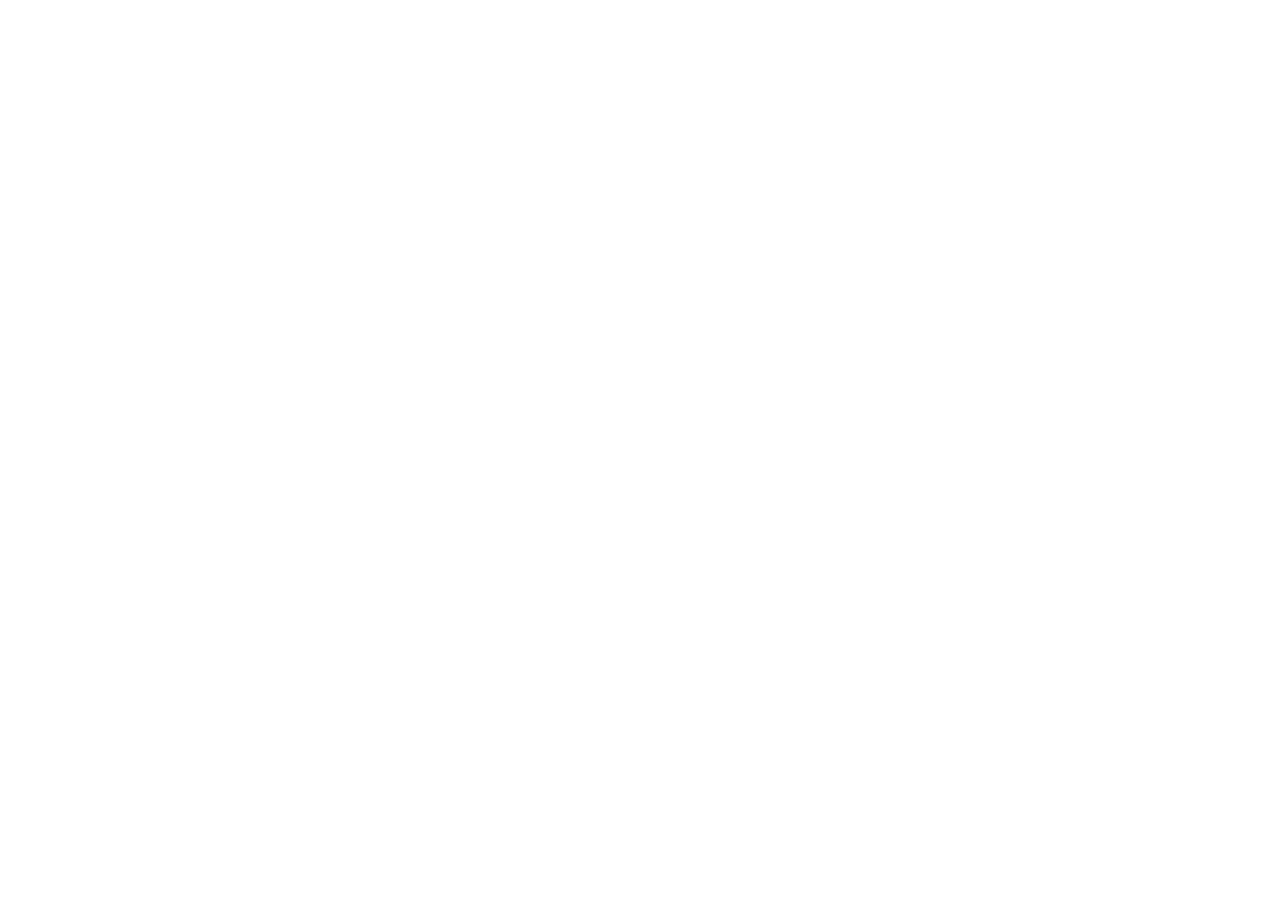
==== commit 7596928b: "Deploy SaaS client (untitled-3) 2026-07-17T08:57:01.438Z" ====
--- a/index.html
+++ b/index.html
@@ -5,72 +5,32 @@
   <title>SaaS客户端界面</title>
   <meta name="viewport" content="width=device-width,initial-scale=1">
   <style>
-    html, body {
-      box-sizing: border-box;
-      width: 100%;
-      margin: 0;
-      padding: 0;
-      min-height: 100%;
-      height: 100%;
-      overflow-x: hidden;
-      overflow-y: auto;
-    }
-    #root {
-      width: 100%;
-      margin-left: auto;
-      margin-right: auto;
-      height: 100%;
-      min-height: 100vh;
-      overflow: visible;
-    }
-    body.is-element-page #root {
-      width: 100vw;
-      height: 100vh;
-    }
+    html, body { box-sizing: border-box; width: 100%; margin: 0; padding: 0; min-height: 100%; height: 100%; overflow-x: hidden; overflow-y: auto; }
+    #root { width: 100%; margin-left: auto; margin-right: auto; height: 100%; min-height: 100vh; overflow: visible; }
   </style>
   <style>
-@layer properties{@supports (((-webkit-hyphens:none)) and (not (margin-trim:inline))) or ((-moz-orient:inline) and (not (color:rgb(from red r g b)))){*,:before,:after,::backdrop{--tw-rotate-x:initial;--tw-rotate-y:initial;--tw-rotate-z:initial;--tw-skew-x:initial;--tw-skew-y:initial;--tw-space-y-reverse:0;--tw-space-x-reverse:0;--tw-border-style:solid;--tw-font-weight:initial;--tw-ordinal:initial;--tw-slashed-zero:initial;--tw-numeric-figure:initial;--tw-numeric-spacing:initial;--tw-numeric-fraction:initial;--tw-shadow:0 0 #0000;--tw-shadow-color:initial;--tw-shadow-alpha:100%;--tw-inset-shadow:0 0 #0000;--tw-inset-shadow-color:initial;--tw-inset-shadow-alpha:100%;--tw-ring-color:initial;--tw-ring-shadow:0 0 #0000;--tw-inset-ring-color:initial;--tw-inset-ring-shadow:0 0 #0000;--tw-ring-inset:initial;--tw-ring-offset-width:0px;--tw-ring-offset-color:#fff;--tw-ring-offset-shadow:0 0 #0000;--tw-outline-style:solid;--tw-blur:initial;--tw-brightness:initial;--tw-contrast:initial;--tw-grayscale:initial;--tw-hue-rotate:initial;--tw-invert:initial;--tw-opacity:initial;--tw-saturate:initial;--tw-sepia:initial;--tw-drop-shadow:initial;--tw-drop-shadow-color:initial;--tw-drop-shadow-alpha:100%;--tw-drop-shadow-size:initial;--tw-backdrop-blur:initial;--tw-backdrop-brightness:initial;--tw-backdrop-contrast:initial;--tw-backdrop-grayscale:initial;--tw-backdrop-hue-rotate:initial;--tw-backdrop-invert:initial;--tw-backdrop-opacity:initial;--tw-backdrop-saturate:initial;--tw-backdrop-sepia:initial;--tw-duration:initial;--tw-ease:initial}}}@layer theme{:root,:host{--font-sans:ui-sans-serif, system-ui, sans-serif, "Apple Color Emoji", "Segoe UI Emoji", "Segoe UI Symbol", "Noto Color Emoji";--font-serif:ui-serif, Georgia, Cambria, "Times New Roman", Times, serif;--font-mono:ui-monospace, SFMono-Regular, Menlo, Monaco, Consolas, "Liberation Mono", "Courier New", monospace;--color-orange-50:oklch(98% .016 73.684);--color-orange-100:oklch(95.4% .038 75.164);--color-amber-50:oklch(98.7% .022 95.277);--color-amber-100:oklch(96.2% .059 95.617);--color-yellow-50:oklch(98.7% .026 102.212);--color-gray-50:oklch(98.5% .002 247.839);--color-neutral-100:oklch(97% 0 0);--color-neutral-200:oklch(92.2% 0 0);--color-neutral-400:oklch(70.8% 0 0);--color-neutral-500:oklch(55.6% 0 0);--color-neutral-600:oklch(43.9% 0 0);--color-neutral-800:oklch(26.9% 0 0);--color-neutral-900:oklch(20.5% 0 0);--color-stone-50:oklch(98.5% .001 106.423);--color-stone-100:oklch(97% .001 106.424);--color-stone-200:oklch(92.3% .003 48.717);--color-black:#000;--color-white:#fff;--spacing:.25rem;--container-2xl:42rem;--container-5xl:64rem;--text-xs:.75rem;--text-xs--line-height:calc(1 / .75);--text-sm:.875rem;--text-sm--line-height:calc(1.25 / .875);--text-base:1rem;--text-base--line-height: 1.5 ;--text-lg:1.125rem;--text-lg--line-height:calc(1.75 / 1.125);--text-xl:1.25rem;--text-xl--line-height:calc(1.75 / 1.25);--text-2xl:1.5rem;--text-2xl--line-height:calc(2 / 1.5);--text-3xl:1.875rem;--text-3xl--line-height: 1.2 ;--text-4xl:2.25rem;--text-4xl--line-height:calc(2.5 / 2.25);--text-5xl:3rem;--text-5xl--line-height:1;--text-6xl:3.75rem;--text-6xl--line-height:1;--text-7xl:4.5rem;--text-7xl--line-height:1;--text-8xl:6rem;--text-8xl--line-height:1;--text-9xl:8rem;--text-9xl--line-height:1;--font-weight-medium:500;--font-weight-semibold:600;--font-weight-bold:700;--tracking-widest:.1em;--radius-xs:.125rem;--radius-sm:.25rem;--radius-md:.375rem;--radius-lg:.5rem;--radius-xl:.75rem;--radius-2xl:1rem;--shadow-sm:0 1px 3px 0 #0000001a, 0 1px 2px -1px #0000001a;--shadow-md:0 4px 6px -1px #0000001a, 0 2px 4px -2px #0000001a;--shadow-lg:0 10px 15px -3px #0000001a, 0 4px 6px -4px #0000001a;--ease-out:cubic-bezier(0, 0, .2, 1);--ease-in-out:cubic-bezier(.4, 0, .2, 1);--animate-bounce:bounce 1s infinite;--default-transition-duration:.15s;--default-transition-timing-function:cubic-bezier(.4, 0, .2, 1);--default-font-family:var(--font-sans);--default-mono-font-family:var(--font-mono)}}@layer base{*,:after,:before,::backdrop{box-sizing:border-box;border:0 solid;margin:0;padding:0}::file-selector-button{box-sizing:border-box;border:0 solid;margin:0;padding:0}html,:host{-webkit-text-size-adjust:100%;tab-size:4;line-height:1.5;font-family:var(--default-font-family,ui-sans-serif, system-ui, sans-serif, "Apple Color Emoji", "Segoe UI Emoji", "Segoe UI Symbol", "Noto Color Emoji");font-feature-settings:var(--default-font-feature-settings,normal);font-variation-settings:var(--default-font-variation-settings,normal);-webkit-tap-highlight-color:transparent}hr{height:0;color:inherit;border-top-width:1px}abbr:where([title]){-webkit-text-decoration:underline dotted;text-decoration:underline dotted}h1,h2,h3,h4,h5,h6{font-size:inherit;font-weight:inherit}a{color:inherit;-webkit-text-decoration:inherit;text-decoration:inherit}b,strong{font-weight:bolder}code,kbd,samp,pre{font-family:var(--default-mono-font-family,ui-monospace, SFMono-Regular, Menlo, Monaco, Consolas, "Liberation Mono", "Courier New", monospace);font-feature-settings:var(--default-mono-font-feature-settings,normal);font-variation-settings:var(--default-mono-font-variation-settings,normal);font-size:1em}small{font-size:80%}sub,sup{vertical-align:baseline;font-size:75%;line-height:0;position:relative}sub{bottom:-.25em}sup{top:-.5em}table{text-indent:0;border-color:inherit;border-collapse:collapse}:-moz-focusring{outline:auto}progress{vertical-align:baseline}summary{display:list-item}ol,ul,menu{list-style:none}img,svg,video,canvas,audio,iframe,embed,object{vertical-align:middle;display:block}img,video{max-width:100%;height:auto}button,input,select,optgroup,textarea{font:inherit;font-feature-settings:inherit;font-variation-settings:inherit;letter-spacing:inherit;color:inherit;opacity:1;background-color:#0000;border-radius:0}::file-selector-button{font:inherit;font-feature-settings:inherit;font-variation-settings:inherit;letter-spacing:inherit;color:inherit;opacity:1;background-color:#0000;border-radius:0}:where(select:is([multiple],[size])) optgroup{font-weight:bolder}:where(select:is([multiple],[size])) optgroup option{padding-inline-start:20px}::file-selector-button{margin-inline-end:4px}::placeholder{opacity:1}@supports (not ((-webkit-appearance:-apple-pay-button))) or (contain-intrinsic-size:1px){::placeholder{color:currentColor}@supports (color:color-mix(in lab,red,red)){::placeholder{color:color-mix(in oklab,currentcolor 50%,transparent)}}}textarea{resize:vertical}::-webkit-search-decoration{-webkit-appearance:none}::-webkit-date-and-time-value{min-height:1lh;text-align:inherit}::-webkit-datetime-edit{display:inline-flex}::-webkit-datetime-edit-fields-wrapper{padding:0}::-webkit-datetime-edit{padding-block:0}::-webkit-datetime-edit-year-field{padding-block:0}::-webkit-datetime-edit-month-field{padding-block:0}::-webkit-datetime-edit-day-field{padding-block:0}::-webkit-datetime-edit-hour-field{padding-block:0}::-webkit-datetime-edit-minute-field{padding-block:0}::-webkit-datetime-edit-second-field{padding-block:0}::-webkit-datetime-edit-millisecond-field{padding-block:0}::-webkit-datetime-edit-meridiem-field{padding-block:0}::-webkit-calendar-picker-indicator{line-height:1}:-moz-ui-invalid{box-shadow:none}button,input:where([type=button],[type=reset],[type=submit]){appearance:button}::file-selector-button{appearance:button}::-webkit-inner-spin-button{height:auto}::-webkit-outer-spin-button{height:auto}[hidden]:where(:not([hidden=until-found])){display:none!important}}@layer components;@layer utilities{.\@container{container-type:inline-size}.\!visible{visibility:visible!important}.collapse{visibility:collapse}.invisible{visibility:hidden}.visible{visibility:visible}.absolute{position:absolute}.fixed{position:fixed}.relative{position:relative}.static{position:static}.sticky{position:sticky}.float-right{float:right}.container{width:100%}@media (min-width:40rem){.container{max-width:40rem}}@media (min-width:48rem){.container{max-width:48rem}}@media (min-width:64rem){.container{max-width:64rem}}@media (min-width:80rem){.container{max-width:80rem}}@media (min-width:96rem){.container{max-width:96rem}}.mx-auto{margin-inline:auto}.mt-0{margin-top:calc(var(--spacing) * 0)}.mb-1{margin-bottom:calc(var(--spacing) * 1)}.mb-2{margin-bottom:calc(var(--spacing) * 2)}.mb-4{margin-bottom:calc(var(--spacing) * 4)}.mb-6{margin-bottom:calc(var(--spacing) * 6)}.mb-8{margin-bottom:calc(var(--spacing) * 8)}.block{display:block}.contents{display:contents}.flex{display:flex}.grid{display:grid}.hidden{display:none}.inline{display:inline}.inline-block{display:inline-block}.inline-flex{display:inline-flex}.inline-grid{display:inline-grid}.list-item{display:list-item}.table{display:table}.table-row{display:table-row}.h-2\.5{height:calc(var(--spacing) * 2.5)}.h-12{height:calc(var(--spacing) * 12)}.h-16{height:calc(var(--spacing) * 16)}.h-\[60vh\]{height:60vh}.h-full{height:100%}.min-h-\[400px\]{min-height:400px}.min-h-\[520px\]{min-height:520px}.w-2\.5{width:calc(var(--spacing) * 2.5)}.w-12{width:calc(var(--spacing) * 12)}.w-16{width:calc(var(--spacing) * 16)}.w-24{width:calc(var(--spacing) * 24)}.w-\[375px\]{width:375px}.w-\[768px\]{width:768px}.w-full{width:100%}.max-w-2xl{max-width:var(--container-2xl)}.max-w-5xl{max-width:var(--container-5xl)}.max-w-\[420px\]{max-width:420px}.flex-shrink,.shrink{flex-shrink:1}.grow{flex-grow:1}.border-collapse{border-collapse:collapse}.transform{transform:var(--tw-rotate-x,) var(--tw-rotate-y,) var(--tw-rotate-z,) var(--tw-skew-x,) var(--tw-skew-y,)}.animate-bounce{animation:var(--animate-bounce)}.resize{resize:both}.flex-col{flex-direction:column}.flex-wrap{flex-wrap:wrap}.items-center{align-items:center}.justify-between{justify-content:space-between}.justify-center{justify-content:center}.gap-2{gap:calc(var(--spacing) * 2)}.gap-4{gap:calc(var(--spacing) * 4)}:where(.space-y-6>:not(:last-child)){--tw-space-y-reverse:0;margin-block-start:calc(calc(var(--spacing) * 6) * var(--tw-space-y-reverse));margin-block-end:calc(calc(var(--spacing) * 6) * calc(1 - var(--tw-space-y-reverse)))}:where(.space-y-8>:not(:last-child)){--tw-space-y-reverse:0;margin-block-start:calc(calc(var(--spacing) * 8) * var(--tw-space-y-reverse));margin-block-end:calc(calc(var(--spacing) * 8) * calc(1 - var(--tw-space-y-reverse)))}:where(.space-y-12>:not(:last-child)){--tw-space-y-reverse:0;margin-block-start:calc(calc(var(--spacing) * 12) * var(--tw-space-y-reverse));margin-block-end:calc(calc(var(--spacing) * 12) * calc(1 - var(--tw-space-y-reverse)))}:where(.space-x-1>:not(:last-child)){--tw-space-x-reverse:0;margin-inline-start:calc(calc(var(--spacing) * 1) * var(--tw-space-x-reverse));margin-inline-end:calc(calc(var(--spacing) * 1) * calc(1 - var(--tw-space-x-reverse)))}:where(.space-x-4>:not(:last-child)){--tw-space-x-reverse:0;margin-inline-start:calc(calc(var(--spacing) * 4) * var(--tw-space-x-reverse));margin-inline-end:calc(calc(var(--spacing) * 4) * calc(1 - var(--tw-space-x-reverse)))}.truncate{text-overflow:ellipsis;white-space:nowrap;overflow:hidden}.overflow-auto{overflow:auto}.overflow-hidden{overflow:hidden}.rounded{border-radius:.25rem}.rounded-2xl{border-radius:var(--radius-2xl)}.rounded-full{border-radius:3.40282e38px}.rounded-lg{border-radius:var(--radius-lg)}.rounded-md{border-radius:var(--radius-md)}.border{border-style:var(--tw-border-style);border-width:1px}.border-x{border-inline-style:var(--tw-border-style);border-inline-width:1px}.border-b{border-bottom-style:var(--tw-border-style);border-bottom-width:1px}.border-neutral-200{border-color:var(--color-neutral-200)}.border-neutral-900{border-color:var(--color-neutral-900)}.bg-\[\#f5f0e6\],.bg-\[rgb\(245_240_230\)\]{background-color:#f5f0e6}.bg-amber-50{background-color:var(--color-amber-50)}.bg-amber-100{background-color:var(--color-amber-100)}.bg-gray-50{background-color:var(--color-gray-50)}.bg-gray-50\/50{background-color:#f9fafb80}@supports (color:color-mix(in lab,red,red)){.bg-gray-50\/50{background-color:color-mix(in oklab,var(--color-gray-50) 50%,transparent)}}.bg-neutral-100\/40{background-color:#f5f5f566}@supports (color:color-mix(in lab,red,red)){.bg-neutral-100\/40{background-color:color-mix(in oklab,var(--color-neutral-100) 40%,transparent)}}.bg-neutral-200{background-color:var(--color-neutral-200)}.bg-neutral-900{background-color:var(--color-neutral-900)}.bg-orange-50{background-color:var(--color-orange-50)}.bg-orange-100{background-color:var(--color-orange-100)}.bg-stone-50{background-color:var(--color-stone-50)}.bg-stone-100{background-color:var(--color-stone-100)}.bg-stone-200{background-color:var(--color-stone-200)}.bg-white{background-color:var(--color-white)}.bg-white\/80{background-color:#fffc}@supports (color:color-mix(in lab,red,red)){.bg-white\/80{background-color:color-mix(in oklab,var(--color-white) 80%,transparent)}}.bg-yellow-50{background-color:var(--color-yellow-50)}.bg-\[radial-gradient\(circle_at_top\,_\#fff7ed\,_\#f8fafc_55\%\)\]{background-image:radial-gradient(circle at top,#fff7ed,#f8fafc 55%)}.bg-clip-text{-webkit-background-clip:text;background-clip:text}.p-1{padding:calc(var(--spacing) * 1)}.p-8{padding:calc(var(--spacing) * 8)}.px-3{padding-inline:calc(var(--spacing) * 3)}.px-4{padding-inline:calc(var(--spacing) * 4)}.px-6{padding-inline:calc(var(--spacing) * 6)}.py-1\.5{padding-block:calc(var(--spacing) * 1.5)}.py-2{padding-block:calc(var(--spacing) * 2)}.py-3{padding-block:calc(var(--spacing) * 3)}.py-12{padding-block:calc(var(--spacing) * 12)}.text-center{text-align:center}.font-mono{font-family:var(--font-mono)}.text-2xl{font-size:var(--text-2xl);line-height:var(--tw-leading,var(--text-2xl--line-height))}.text-3xl{font-size:var(--text-3xl);line-height:var(--tw-leading,var(--text-3xl--line-height))}.text-4xl{font-size:var(--text-4xl);line-height:var(--tw-leading,var(--text-4xl--line-height))}.text-5xl{font-size:var(--text-5xl);line-height:var(--tw-leading,var(--text-5xl--line-height))}.text-6xl{font-size:var(--text-6xl);line-height:var(--tw-leading,var(--text-6xl--line-height))}.text-7xl{font-size:var(--text-7xl);line-height:var(--tw-leading,var(--text-7xl--line-height))}.text-8xl{font-size:var(--text-8xl);line-height:var(--tw-leading,var(--text-8xl--line-height))}.text-9xl{font-size:var(--text-9xl);line-height:var(--tw-leading,var(--text-9xl--line-height))}.text-base{font-size:var(--text-base);line-height:var(--tw-leading,var(--text-base--line-height))}.text-lg{font-size:var(--text-lg);line-height:var(--tw-leading,var(--text-lg--line-height))}.text-sm{font-size:var(--text-sm);line-height:var(--tw-leading,var(--text-sm--line-height))}.text-xl{font-size:var(--text-xl);line-height:var(--tw-leading,var(--text-xl--line-height))}.text-xs{font-size:var(--text-xs);line-height:var(--tw-leading,var(--text-xs--line-height))}.font-bold{--tw-font-weight:var(--font-weight-bold);font-weight:var(--font-weight-bold)}.font-medium{--tw-font-weight:var(--font-weight-medium);font-weight:var(--font-weight-medium)}.font-semibold{--tw-font-weight:var(--font-weight-semibold);font-weight:var(--font-weight-semibold)}.text-wrap{text-wrap:wrap}.break-all{word-break:break-all}.text-black{color:var(--color-black)}.text-neutral-400{color:var(--color-neutral-400)}.text-neutral-500{color:var(--color-neutral-500)}.text-neutral-600{color:var(--color-neutral-600)}.text-neutral-800{color:var(--color-neutral-800)}.text-neutral-900{color:var(--color-neutral-900)}.text-white{color:var(--color-white)}.capitalize{text-transform:capitalize}.lowercase{text-transform:lowercase}.uppercase{text-transform:uppercase}.italic{font-style:italic}.tabular-nums{--tw-numeric-spacing:tabular-nums;font-variant-numeric:var(--tw-ordinal,) var(--tw-slashed-zero,) var(--tw-numeric-figure,) var(--tw-numeric-spacing,) var(--tw-numeric-fraction,)}.overline{text-decoration-line:overline}.underline{text-decoration-line:underline}.shadow,.shadow-sm,.shadow\/elevation,.shadow\/glow{--tw-shadow:0 1px 3px 0 var(--tw-shadow-color,#0000001a), 0 1px 2px -1px var(--tw-shadow-color,#0000001a);box-shadow:var(--tw-inset-shadow),var(--tw-inset-ring-shadow),var(--tw-ring-offset-shadow),var(--tw-ring-shadow),var(--tw-shadow)}.ring{--tw-ring-shadow:var(--tw-ring-inset,) 0 0 0 calc(1px + var(--tw-ring-offset-width)) var(--tw-ring-color,currentcolor);box-shadow:var(--tw-inset-shadow),var(--tw-inset-ring-shadow),var(--tw-ring-offset-shadow),var(--tw-ring-shadow),var(--tw-shadow)}.outline{outline-style:var(--tw-outline-style);outline-width:1px}.blur{--tw-blur:blur(8px);filter:var(--tw-blur,) var(--tw-brightness,) var(--tw-contrast,) var(--tw-grayscale,) var(--tw-hue-rotate,) var(--tw-invert,) var(--tw-saturate,) var(--tw-sepia,) var(--tw-drop-shadow,)}.drop-shadow{--tw-drop-shadow-size:drop-shadow(0 1px 2px var(--tw-drop-shadow-color,#0000001a)) drop-shadow(0 1px 1px var(--tw-drop-shadow-color,#0000000f));--tw-drop-shadow:drop-shadow(0 1px 2px #0000001a) drop-shadow(0 1px 1px #0000000f);filter:var(--tw-blur,) var(--tw-brightness,) var(--tw-contrast,) var(--tw-grayscale,) var(--tw-hue-rotate,) var(--tw-invert,) var(--tw-saturate,) var(--tw-sepia,) var(--tw-drop-shadow,)}.grayscale{--tw-grayscale:grayscale(100%);filter:var(--tw-blur,) var(--tw-brightness,) var(--tw-contrast,) var(--tw-grayscale,) var(--tw-hue-rotate,) var(--tw-invert,) var(--tw-saturate,) var(--tw-sepia,) var(--tw-drop-shadow,)}.invert{--tw-invert:invert(100%);filter:var(--tw-blur,) var(--tw-brightness,) var(--tw-contrast,) var(--tw-grayscale,) var(--tw-hue-rotate,) var(--tw-invert,) var(--tw-saturate,) var(--tw-sepia,) var(--tw-drop-shadow,)}.filter{filter:var(--tw-blur,) var(--tw-brightness,) var(--tw-contrast,) var(--tw-grayscale,) var(--tw-hue-rotate,) var(--tw-invert,) var(--tw-saturate,) var(--tw-sepia,) var(--tw-drop-shadow,)}.backdrop-blur{--tw-backdrop-blur:blur(8px);-webkit-backdrop-filter:var(--tw-backdrop-blur,) var(--tw-backdrop-brightness,) var(--tw-backdrop-contrast,) var(--tw-backdrop-grayscale,) var(--tw-backdrop-hue-rotate,) var(--tw-backdrop-invert,) var(--tw-backdrop-opacity,) var(--tw-backdrop-saturate,) var(--tw-backdrop-sepia,);backdrop-filter:var(--tw-backdrop-blur,) var(--tw-backdrop-brightness,) var(--tw-backdrop-contrast,) var(--tw-backdrop-grayscale,) var(--tw-backdrop-hue-rotate,) var(--tw-backdrop-invert,) var(--tw-backdrop-opacity,) var(--tw-backdrop-saturate,) var(--tw-backdrop-sepia,)}.backdrop-filter{-webkit-backdrop-filter:var(--tw-backdrop-blur,) var(--tw-backdrop-brightness,) var(--tw-backdrop-contrast,) var(--tw-backdrop-grayscale,) var(--tw-backdrop-hue-rotate,) var(--tw-backdrop-invert,) var(--tw-backdrop-opacity,) var(--tw-backdrop-saturate,) var(--tw-backdrop-sepia,);backdrop-filter:var(--tw-backdrop-blur,) var(--tw-backdrop-brightness,) var(--tw-backdrop-contrast,) var(--tw-backdrop-grayscale,) var(--tw-backdrop-hue-rotate,) var(--tw-backdrop-invert,) var(--tw-backdrop-opacity,) var(--tw-backdrop-saturate,) var(--tw-backdrop-sepia,)}.transition{transition-property:color,background-color,border-color,outline-color,text-decoration-color,fill,stroke,--tw-gradient-from,--tw-gradient-via,--tw-gradient-to,opacity,box-shadow,transform,translate,scale,rotate,filter,-webkit-backdrop-filter,backdrop-filter,display,content-visibility,overlay,pointer-events;transition-timing-function:var(--tw-ease,var(--default-transition-timing-function));transition-duration:var(--tw-duration,var(--default-transition-duration))}.transition-all{transition-property:all;transition-timing-function:var(--tw-ease,var(--default-transition-timing-function));transition-duration:var(--tw-duration,var(--default-transition-duration))}.duration-300{--tw-duration:.3s;transition-duration:.3s}.duration-500{--tw-duration:.5s;transition-duration:.5s}.ease-in-out{--tw-ease:var(--ease-in-out);transition-timing-function:var(--ease-in-out)}.ease-out{--tw-ease:var(--ease-out);transition-timing-function:var(--ease-out)}.block-5{block-size:calc(var(--spacing) * 5)}.block-6{block-size:calc(var(--spacing) * 6)}.block-7{block-size:calc(var(--spacing) * 7)}@media (hover:hover){.hover\:bg-neutral-800:hover{background-color:var(--color-neutral-800)}.hover\:text-black:hover{color:var(--color-black)}.hover\:text-neutral-800:hover{color:var(--color-neutral-800)}.hover\:text-neutral-900:hover{color:var(--color-neutral-900)}}@media (min-width:48rem){.md\:flex-row{flex-direction:row}.md\:items-center{align-items:center}.md\:justify-between{justify-content:space-between}}}.ant-form-item .ant-form-item-label>label.ant-form-item-required:not(.ant-form-item-required-mark-optional):before,.ant-form-item .ant-form-item-label>label.ant-form-item-required:not(.ant-form-item-required-mark-optional) .ant-form-item-required-mark{color:#ff4d4f!important}:root{--saas-primary:#1f5f8f;--saas-primary-hover:#2a74ad;--saas-primary-active:#184a72;--saas-primary-light:#3a84b8;--saas-primary-soft:#e6f0f8;--saas-primary-bg:#e6f0f8;--saas-ink:#152536;--saas-ink-secondary:#3f5568;--saas-ink-muted:#6b8294;--saas-border:#e2eaf2;--saas-border-strong:#c8d6e4;--saas-surface:#fff;--saas-canvas:#f3f7fb;--saas-fill-secondary:#1f5f8f0f;--saas-radius:6px;--saas-radius-lg:8px;--saas-shadow-sm:0 1px 2px 0 #1525360a, 0 1px 6px -1px #15253608, 0 2px 4px 0 #15253605;--saas-shadow-md:0 6px 16px 0 #15253614, 0 3px 6px -4px #1525361a, 0 9px 28px 8px #1525360d;--saas-ease-out:cubic-bezier(.215, .61, .355, 1);--auth-font-display:"Syne", "PingFang SC", "Microsoft YaHei", sans-serif;--auth-font-body:"IBM Plex Sans", "PingFang SC", "Microsoft YaHei", sans-serif;--auth-line:#1f5f8f24}.saas-layout{background:var(--saas-canvas);min-height:100dvh;overflow-x:clip}.saas-sider{border-right:1px solid var(--saas-border);background:var(--saas-surface)!important}.saas-sider .ant-layout-sider-children{flex-direction:column;height:100%;display:flex}.sider-brand{border-bottom:1px solid var(--saas-border);align-items:center;gap:12px;padding:20px 18px 18px;display:flex}.brand-logo{border-radius:var(--saas-radius-lg);background:var(--saas-primary);color:#fff;flex-shrink:0;justify-content:center;align-items:center;width:40px;height:40px;font-size:16px;font-weight:600;display:flex}.brand-copy{flex-direction:column;gap:2px;min-width:0;display:flex}.brand-text{color:var(--saas-ink);font-size:14px;font-weight:700;line-height:1.35}.brand-subtext{color:var(--saas-ink-muted);font-size:12px;line-height:1.2}.saas-menu-label{color:var(--saas-ink-muted);padding:14px 20px 6px;font-size:12px;font-weight:500}.saas-menu--grouped .ant-menu-item-group-title{letter-spacing:.04em;color:var(--saas-ink-muted);padding:12px 16px 6px;font-size:11px;font-weight:600}.saas-menu--grouped .ant-menu-item-group+.ant-menu-item-group{border-top:1px solid var(--saas-border);margin-top:4px;padding-top:4px}.saas-menu{flex:1;padding:4px 10px 12px;background:0 0!important;border-inline-end:none!important}.saas-menu .ant-menu-item{width:100%;border-radius:var(--saas-radius)!important;height:40px!important;margin:4px 0!important;line-height:40px!important}.saas-menu .ant-menu-item-selected{font-weight:600;background:var(--saas-primary-soft)!important;color:var(--saas-primary)!important}.saas-menu .ant-menu-item-selected .anticon{color:var(--saas-primary)}.saas-main{min-width:0}.saas-header{background:var(--saas-surface);border-bottom:1px solid var(--saas-border);z-index:20;justify-content:space-between;align-items:center;gap:12px;height:56px;padding:0 24px;line-height:56px;display:flex;position:sticky;top:0}.saas-header-start{flex:1;align-items:center;gap:8px;min-width:0;display:flex}.saas-menu-trigger{flex-shrink:0;width:36px;height:36px;padding:0}.saas-breadcrumb{min-width:0;overflow:hidden}.saas-breadcrumb ol{flex-wrap:nowrap}.saas-breadcrumb li:last-child{text-overflow:ellipsis;white-space:nowrap;overflow:hidden}.saas-user-name{text-overflow:ellipsis;white-space:nowrap;max-width:160px;overflow:hidden}.saas-nav-drawer .ant-drawer-body{flex-direction:column;height:100%;display:flex;padding:0!important}.saas-nav-drawer .saas-menu{flex:1;overflow:auto}.saas-content{background:var(--saas-canvas);min-height:calc(100vh - 56px);padding:24px}.saas-user-trigger{border:1px solid var(--saas-border-strong);background:var(--saas-surface);cursor:pointer;border-radius:var(--saas-radius);transition:border-color .2s var(--saas-ease-out),color .2s var(--saas-ease-out);align-items:center;gap:10px;padding:4px 12px 4px 4px;display:inline-flex}.saas-user-trigger:hover{border-color:var(--saas-primary);color:var(--saas-primary)}.saas-user-avatar{background:var(--saas-primary)!important}.saas-page{width:100%;max-width:1440px;animation:saas-page-in .45s var(--saas-ease-out) both;margin-inline:auto}@keyframes saas-page-in{0%{opacity:0;transform:translateY(8px)}to{opacity:1;transform:translateY(0)}}.page-loading{justify-content:center;align-items:center;min-height:320px;display:flex}.saas-layout .page-header-title{color:var(--saas-ink);text-wrap:balance;font-size:24px;font-weight:700}.saas-layout .page-header-desc{color:var(--saas-ink-secondary);max-width:640px}.saas-layout .page-card{border-radius:var(--saas-radius);border:1px solid var(--saas-border);box-shadow:var(--saas-shadow-sm)}.saas-layout .balance-stat-pill{border-radius:var(--saas-radius);box-shadow:var(--saas-shadow-sm)}.auth-page--stage{font-family:var(--auth-font-body);background:var(--saas-canvas);justify-content:flex-end;align-items:center;padding:0 72px 0 0}.auth-page--stage:after{content:"";z-index:4;pointer-events:none;opacity:.03;background-image:url("data:image/svg+xml,%3Csvg viewBox='0 0 256 256' xmlns='http://www.w3.org/2000/svg'%3E%3Cfilter id='n'%3E%3CfeTurbulence type='fractalNoise' baseFrequency='0.85' numOctaves='4' stitchTiles='stitch'/%3E%3C/filter%3E%3Crect width='100%25' height='100%25' filter='url(%23n)'/%3E%3C/svg%3E");background-size:180px 180px;position:absolute;inset:0}.auth-login-backdrop{pointer-events:none;z-index:0;position:absolute;inset:0;overflow:hidden}.auth-login-backdrop__base{background:radial-gradient(70% 80% at 12%,#c5d9ec,#0000 62%),radial-gradient(50% 60% at 85% 20%,#c4d2e873,#0000 55%),linear-gradient(105deg,#d8e6f4,#e8eef6 42%,#f3f7fb 68%,#f6f8fc);position:absolute;inset:0}.auth-login-backdrop__beam{pointer-events:none;background:linear-gradient(118deg,#ffffff6b,#b4d0ec47 38%,#0000 72%);width:58%;height:140%;position:absolute;top:-20%;left:-8%;transform:rotate(-8deg)}.auth-login-backdrop__glow{filter:blur(80px);pointer-events:none;border-radius:50%;position:absolute}.auth-login-backdrop__glow--primary{background:#8cb4dc61;width:520px;height:520px;top:22%;left:4%}.auth-login-backdrop__glow--secondary{background:#a8bcdc38;width:380px;height:380px;bottom:8%;left:28%}.auth-stage{z-index:2;box-sizing:border-box;width:min(980px,56vw);min-width:820px;padding:56px 0;position:relative}.auth-stage-card{-webkit-backdrop-filter:blur(20px);backdrop-filter:blur(20px);background:#ffffffe6;border:1px solid #fffffff2;border-radius:24px;grid-template-columns:minmax(0,1fr) 1px minmax(360px,400px);align-items:stretch;display:grid;overflow:hidden;box-shadow:0 0 0 1px #1f5f8f0f,0 24px 64px #1525361a,0 8px 24px #1f5f8f0f}.auth-stage-intro{background:linear-gradient(160deg,#f8fbfff2,#ffffffd1);flex-direction:column;gap:0;padding:44px 40px 44px 44px;display:flex}.auth-stage-eyebrow{letter-spacing:.2em;text-transform:uppercase;color:var(--saas-primary);opacity:.8;margin:0 0 28px;font-size:11px;font-weight:600}.auth-stage-brand{align-items:flex-start;gap:18px;margin-bottom:36px;display:flex}.auth-stage-logo{width:56px;height:56px;font-family:var(--auth-font-display);color:#fff;background:linear-gradient(145deg,#1f5f8f,#3a84b8);border-radius:16px;flex-shrink:0;justify-content:center;align-items:center;font-size:24px;font-weight:700;display:flex;box-shadow:0 14px 32px #1f5f8f47}.auth-stage-title{letter-spacing:-.02em;font-family:var(--auth-font-display)!important;color:var(--saas-ink)!important;margin:0 0 8px!important;font-size:28px!important;font-weight:700!important;line-height:1.2!important}.auth-stage-tagline{font-size:14px;line-height:1.55;display:block;color:var(--saas-ink-secondary)!important}.auth-stage-features{border-top:1px solid var(--auth-line);flex-direction:column;gap:0;margin:0;padding:0;list-style:none;display:flex}.auth-stage-features__item{border-bottom:1px solid var(--auth-line);align-items:flex-start;gap:14px;padding:18px 0;display:flex}.auth-stage-features__item:last-child{border-bottom:none;padding-bottom:0}.auth-stage-features__icon{width:40px;height:40px;color:var(--saas-primary);background:var(--saas-primary-soft);border:1px solid #1f5f8f1a;border-radius:12px;flex-shrink:0;justify-content:center;align-items:center;font-size:18px;display:flex}.auth-stage-features__copy strong{color:var(--saas-ink);margin-bottom:4px;font-size:15px;font-weight:600;line-height:1.35;display:block}.auth-stage-features__copy em{color:var(--saas-ink-muted);font-size:13px;font-style:normal;line-height:1.45;display:block}.auth-stage-split{background:linear-gradient(#0000,#1f5f8f29 20% 80%,#0000)}.auth-stage-login{background:#fffffff5;flex-direction:column;padding:44px 44px 40px 40px;display:flex}.auth-stage-login__head{margin-bottom:28px}.auth-stage-login__title{letter-spacing:-.01em;font-family:var(--auth-font-display)!important;color:var(--saas-ink)!important;margin:0 0 8px!important;font-size:20px!important;font-weight:700!important}.auth-stage-login__desc{font-size:13px;line-height:1.55;display:block;color:var(--saas-ink-muted)!important}.auth-stage-form .ant-form-item{margin-bottom:16px}.auth-stage-form .ant-form-item-label>label{color:var(--saas-ink-secondary);font-size:13px}.auth-stage-form .ant-input-affix-wrapper,.auth-stage-form .ant-input{background:#fafcfe;border-color:#1f5f8f29;border-radius:10px}.auth-stage-form .ant-input-affix-wrapper:hover,.auth-stage-form .ant-input-affix-wrapper-focused{border-color:var(--saas-primary)}.auth-stage-form .auth-login-submit-item .ant-btn{background:var(--saas-primary);border-radius:10px;height:46px;font-weight:600;box-shadow:0 10px 24px #1f5f8f38}.auth-stage-form .auth-login-submit-item .ant-btn:hover{background:var(--saas-primary-hover)!important}.auth-stage-demo{background:var(--saas-primary-soft);border:1px solid #1f5f8f1a;border-radius:10px;align-items:center;gap:8px;margin-top:16px;padding:12px 14px;font-size:12px;display:flex}.auth-stage-demo .anticon{color:var(--saas-primary);font-size:14px}.auth-stage-footer{align-items:center;gap:6px;margin-top:auto;padding-top:24px;font-size:13px;display:flex}.auth-page--focus-left{--auth-ink:#1a2b3c;--auth-ink-soft:#4a5f73;--auth-ink-muted:#7a8f9f;--auth-accent:#2d6a9f;--auth-accent-soft:#e8f1f8;--auth-accent-line:#2d6a9f38;--auth-surface-glass:#ffffffd1;--auth-font-display:"Syne", "PingFang SC", "Microsoft YaHei", sans-serif;--auth-font-body:"IBM Plex Sans", "PingFang SC", "Microsoft YaHei", sans-serif;font-family:var(--auth-font-body);background:var(--saas-canvas);justify-content:flex-end;padding:0}.auth-page{background:var(--saas-canvas);justify-content:center;align-items:center;min-height:100dvh;padding:24px;display:flex;position:relative;overflow:hidden}.auth-page-backdrop{pointer-events:none;z-index:0;position:absolute;inset:0;overflow:hidden}.auth-bg-mesh{background:radial-gradient(55% 45% at 15% 18%,#3a84b861,#0000 58%),radial-gradient(48% 40% at 82% 12%,#9370ff2e,#0000 55%),radial-gradient(50% 42% at 72% 82%,#1f5f8f47,#0000 58%),radial-gradient(40% 35% at 8% 78%,#2a74ad2e,#0000 52%),radial-gradient(38% 32% at 50% 48%,#1f5f8f2e,#0000 60%),linear-gradient(155deg,#e8eef6,#f6f8fc 42%,#f3f7fb);position:absolute;inset:-24%}.auth-bg-mesh--animated{animation:16s ease-in-out infinite alternate auth-mesh-drift}.auth-bg-mesh--reverse{opacity:.55;mix-blend-mode:soft-light;background:radial-gradient(42% 38% at 58% 42%,#2a74ad52,#0000 58%),radial-gradient(36% 34% at 38% 62%,#9370ff29,#0000 55%);animation-duration:22s;animation-direction:alternate-reverse}@keyframes auth-mesh-drift{0%{transform:translate(0)scale(1)rotate(0)}50%{transform:translate(-2.5%,1.5%)scale(1.05)rotate(1deg)}to{transform:translate(2%,-2%)scale(1.08)rotate(-1deg)}}.auth-bg-particles{position:absolute;inset:0}.auth-bg-particle{background:#1f5f8f8c;border-radius:50%;width:5px;height:5px;animation:ease-in-out infinite auth-particle-twinkle;position:absolute;box-shadow:0 0 10px #1f5f8f73}@keyframes auth-particle-twinkle{0%,to{opacity:.2;transform:scale(.6)}50%{opacity:.9;transform:scale(1.2)}}.auth-bg-flow-line{stroke-dasharray:12 18;animation:6s linear infinite auth-line-flow}.auth-bg-flow-line--delay{animation-duration:7.5s;animation-delay:-2.2s}.auth-bg-flow-line--delay2{animation-duration:8.5s;animation-delay:-4.1s}@keyframes auth-line-flow{0%{stroke-dashoffset:0}to{stroke-dashoffset:-120px}}.auth-bg-network{opacity:.88;width:min(96vw,980px);height:auto;position:absolute;top:50%;left:50%;transform:translate(-50%,-50%)}.auth-bg-hub-pulse{transform-origin:400px 300px;animation:5s ease-in-out infinite auth-hub-breathe}@keyframes auth-hub-breathe{0%,to{opacity:.75;transform:scale(1)}50%{opacity:1;transform:scale(1.06)}}.auth-bg-orbit{transform-origin:400px 300px}.auth-bg-orbit--1{animation:36s linear infinite auth-orbit-spin}.auth-bg-orbit--2{animation:24s linear infinite reverse auth-orbit-spin}.auth-bg-orbit--3{animation:16s linear infinite auth-orbit-spin}@keyframes auth-orbit-spin{0%{transform:rotate(0)}to{transform:rotate(360deg)}}.auth-bg-hub-core{transform-origin:400px 300px;animation:3s ease-in-out infinite auth-hub-core-pulse}@keyframes auth-hub-core-pulse{0%,to{transform:scale(1)}50%{transform:scale(1.04)}}.auth-bg-network-link{stroke-dasharray:6 8;animation:2.8s ease-in-out infinite auth-link-pulse}@keyframes auth-link-pulse{0%,to{stroke-opacity:.14}50%{stroke-opacity:.32}}.auth-bg-data-pulse{filter:drop-shadow(0 0 4px #1f5f8fa6)}.auth-bg-network-node{animation:6s ease-in-out infinite auth-node-float}.auth-bg-network-node--inner{animation-duration:5s}@keyframes auth-node-float{0%,to{transform:translateY(0)}50%{transform:translateY(-7px)}}.auth-bg-center-band{pointer-events:none;flex-direction:column;align-items:center;gap:10px;width:min(420px,42vw);display:flex;position:absolute;top:50%;left:50%;transform:translate(-50%,-50%)}.auth-bg-chip{-webkit-backdrop-filter:blur(12px);backdrop-filter:blur(12px);color:#0958d9e0;text-align:center;white-space:nowrap;text-overflow:ellipsis;background:#ffffff80;border:1px solid #ffffffbf;border-radius:999px;width:100%;padding:8px 14px;font-family:ui-monospace,SFMono-Regular,Menlo,Monaco,Consolas,monospace;font-size:11px;line-height:1.4;overflow:hidden;box-shadow:0 8px 24px #1f5f8f14}.auth-bg-chip--a{animation:7s ease-in-out infinite auth-chip-drift}.auth-bg-chip--b{opacity:.92;font-size:10px;animation:8.5s ease-in-out -2.5s infinite auth-chip-drift}.auth-bg-chip--c{opacity:.88;font-size:10px;animation:9s ease-in-out -4.8s infinite auth-chip-drift}@keyframes auth-chip-drift{0%,to{opacity:.72;transform:translate(0)}50%{opacity:1;transform:translate(6px)}}.auth-bg-float--center{min-width:108px;animation-delay:-1.5s;top:36%;left:calc(50% - 58px)}.auth-bg-float--balance{animation-delay:-3.2s;bottom:18%;left:calc(50% - 72px)}.auth-bg-float-live{animation:1.6s ease-in-out infinite auth-live-pulse;color:var(--saas-primary)!important}@keyframes auth-live-pulse{0%,to{opacity:1}50%{opacity:.55}}.auth-bg-orb--4{background:#1f5f8f38;width:280px;height:280px;margin-left:-140px;animation:10s ease-in-out -3s infinite auth-orb-drift;top:48%;left:50%}.auth-bg-grid--animated{animation:20s linear infinite auth-grid-pan}@keyframes auth-grid-pan{0%{background-position:0 0,0 0}to{background-position:40px 40px,40px 40px}}.auth-bg-noise{opacity:.35;mix-blend-mode:soft-light;background-image:url("data:image/svg+xml,%3Csvg viewBox='0 0 256 256' xmlns='http://www.w3.org/2000/svg'%3E%3Cfilter id='n'%3E%3CfeTurbulence type='fractalNoise' baseFrequency='0.85' numOctaves='4' stitchTiles='stitch'/%3E%3C/filter%3E%3Crect width='100%25' height='100%25' filter='url(%23n)' opacity='0.5'/%3E%3C/svg%3E");position:absolute;inset:0}.auth-bg-lines{opacity:.85;width:100%;height:100%;position:absolute;inset:0}.auth-bg-float{-webkit-backdrop-filter:blur(14px);backdrop-filter:blur(14px);background:#ffffff94;border:1px solid #ffffffb8;border-radius:14px;flex-direction:column;gap:2px;padding:12px 16px;animation:9s ease-in-out infinite auth-float-drift;display:flex;position:absolute;box-shadow:0 12px 32px #1f5f8f1a,inset 0 1px #fffc}.auth-bg-float-label{color:#00000073;font-size:11px;line-height:1.3}.auth-bg-float strong{color:#000000e0;font-variant-numeric:tabular-nums;font-size:16px;font-weight:700;line-height:1.25}.auth-bg-float em{color:#389e0d;font-size:11px;font-style:normal;font-weight:600}.auth-bg-float--chart{animation-delay:-2s;top:10%;right:6%}.auth-bg-float--key{animation-delay:-4.5s;bottom:16%;left:5%}.auth-bg-float--models{animation-delay:-1s;top:72%;right:8%}@keyframes auth-float-drift{0%,to{transform:translateY(0)translate(0)}50%{transform:translateY(-10px)translate(4px)}}.auth-bg-orb{filter:blur(72px);mix-blend-mode:multiply;border-radius:50%;position:absolute}.auth-bg-orb--1{background:#69b1ff73;width:380px;height:380px;animation:14s ease-in-out infinite auth-orb-drift;top:-6%;right:4%}.auth-bg-orb--2{background:#9370ff47;width:340px;height:340px;animation:18s ease-in-out infinite reverse auth-orb-drift;bottom:-10%;left:2%}.auth-bg-orb--3{background:#40c4ff52;width:220px;height:220px;animation:12s ease-in-out -5s infinite auth-orb-drift;top:38%;left:42%}@keyframes auth-orb-drift{0%,to{transform:translate(0)scale(1)}33%{transform:translate(12px,-16px)scale(1.04)}66%{transform:translate(-8px,10px)scale(.98)}}.auth-bg-grid{opacity:.55;background-image:linear-gradient(#1f5f8f12 1px,#0000 1px),linear-gradient(90deg,#1f5f8f12 1px,#0000 1px);background-size:40px 40px;position:absolute;inset:0;-webkit-mask-image:radial-gradient(95% 85% at 50% 48%,#000 10%,#0000 78%);mask-image:radial-gradient(95% 85% at 50% 48%,#000 10%,#0000 78%)}.auth-page--focus-left:before{display:none}.auth-page--focus-left:after{content:"";z-index:4;pointer-events:none;opacity:.035;background-image:url("data:image/svg+xml,%3Csvg viewBox='0 0 256 256' xmlns='http://www.w3.org/2000/svg'%3E%3Cfilter id='n'%3E%3CfeTurbulence type='fractalNoise' baseFrequency='0.85' numOctaves='4' stitchTiles='stitch'/%3E%3C/filter%3E%3Crect width='100%25' height='100%25' filter='url(%23n)'/%3E%3C/svg%3E");background-size:180px 180px;position:absolute;inset:0}.auth-page-backdrop--immersive{background:#f4f7fb}.auth-bg-immersive{width:56%;height:100%;position:absolute;top:0;left:0;overflow:hidden;-webkit-mask-image:linear-gradient(90deg,#000 0% 70%,#00000080 84%,#0000 100%);mask-image:linear-gradient(90deg,#000 0% 70%,#00000080 84%,#0000)}.auth-bg-immersive-sky{background:radial-gradient(85% 75% at 20% 45%,#8eb0d46b,#0000 68%),radial-gradient(55% 45% at 10% 80%,#a898c838,#0000 58%),radial-gradient(40% 35% at 55% 30%,#72b0c826,#0000 55%),linear-gradient(152deg,#d6e4f2,#dae8f4 42%,#e4dff0);position:absolute;inset:0}.auth-bg-immersive-bridge{z-index:1;pointer-events:none;background:linear-gradient(90deg,#dce6f400,#d6e4f46b 28%,#e8eef8b8,#f4f7fbeb 88%,#f4f7fb00);width:26%;position:absolute;top:0;bottom:0;left:40%}.auth-bg-immersive-fade{z-index:2;pointer-events:none;background:linear-gradient(90deg,#0000,#f4f7fb59 45%,#f4f7fbd9 78%,#f4f7fb);width:20%;position:absolute;top:0;bottom:0;left:46%}.auth-bg-immersive-right-wash{z-index:0;pointer-events:none;background:radial-gradient(90% 80% at 0%,#c4d8ec38,#0000 62%),radial-gradient(60% 50% at 100% 100%,#d2dcf01f,#0000 55%),linear-gradient(#f6f8fc,#f4f7fb,#f2f6fb);position:absolute;inset:0 0 0 50%}.auth-shell--split-panels{flex-direction:row;align-items:stretch;gap:18px}.auth-page--focus-left .auth-shell--content-right{z-index:2;box-sizing:border-box;flex-direction:row;justify-content:center;align-items:stretch;gap:18px;width:min(920px,60vw);max-width:none;min-height:100dvh;margin-left:auto;margin-right:0;padding:36px 44px 36px 8px;position:relative}.auth-page--focus-left .auth-intro-panel.auth-panel-bridge{flex:1 1 0;width:auto;min-width:0;margin-left:-28px;display:flex}.auth-page--focus-left .auth-login-panel.auth-panel-bridge{flex:0 0 min(400px,44%);width:auto;max-width:420px;margin-left:0;display:flex}.auth-page--focus-left .auth-intro-panel .auth-glass-panel__inner,.auth-page--focus-left .auth-login-panel .auth-glass-panel__inner{flex-direction:column;height:100%;display:flex}.auth-page--focus-left .auth-login-inner{flex:1}.auth-page--focus-left .auth-intro-panel.auth-glass-panel:before{background:linear-gradient(118deg,#f0f6fcf5,#f8fafeeb 45%,#ffffffe0);border-top:2px solid #6a9ec866}.auth-page--focus-left .auth-login-panel.auth-glass-panel:before{background:linear-gradient(135deg,#fffffff0,#f8fbffe6);box-shadow:-16px 0 40px #a8c4e41f,0 20px 48px #2d6a9f12}.auth-page--focus-left .auth-glass-panel:before{background:linear-gradient(118deg,#ecf2faf0,#f8fafee6 38%,#ffffffdb);border:1px solid #ffffffbf;border-left-color:#a8c4e473;border-radius:20px;box-shadow:-20px 0 48px #a8c4e424,0 24px 56px #1f5f8f14}.auth-page--focus-left .auth-glass-panel__inner{z-index:1;position:relative}.auth-page--focus-left .auth-form--login .ant-form-item{margin-bottom:14px}.auth-page--focus-left .auth-login-demo{margin-top:12px}.auth-page--focus-left .auth-footer-links--login{margin-top:14px;padding-top:12px}.auth-page--focus-left .auth-shell--split-panels:before{left:-52px}.auth-page--focus-left .auth-content-title{font-size:22px!important}.auth-shell--split-panels:after{display:none}.auth-panel-bridge{flex:none;width:100%;position:relative}.auth-shell--split-panels.auth-panel-bridge-wrap:before,.auth-shell--split-panels:before{content:"";filter:blur(12px);pointer-events:none;z-index:0;background:linear-gradient(90deg,#a8c4e447,#0000);border-radius:26px;width:52px;position:absolute;top:6%;bottom:6%;left:-44px}.auth-intro-panel .auth-glass-panel__inner{padding:26px 28px 24px 30px}.auth-intro-eyebrow{font-family:var(--auth-font-body);letter-spacing:.18em;text-transform:uppercase;color:var(--saas-primary);opacity:.85;margin:0 0 14px;font-size:11px;font-weight:600}.auth-content-header{align-items:center;gap:16px;margin-bottom:20px;display:flex}.auth-content-title{letter-spacing:-.02em;font-family:var(--auth-font-display)!important;color:var(--saas-ink)!important;margin:0 0 6px!important;font-size:24px!important;font-weight:700!important;line-height:1.2!important}.auth-content-tagline{letter-spacing:.01em;font-size:13px;line-height:1.55;color:var(--saas-ink-secondary)!important}.auth-brand-logo--hero{background:linear-gradient(145deg,#2d6a9f,#4a8ec4);box-shadow:0 12px 28px #2d6a9f47,inset 0 1px #ffffff59}.auth-feature-grid__item{background:linear-gradient(135deg,#ffffffeb,#e8f1f8bf);border:1px solid #2d6a9f1a;border-radius:14px;align-items:flex-start;gap:14px;padding:14px 16px 14px 18px;transition:border-color .2s,box-shadow .2s;position:relative;box-shadow:0 2px 10px #2d6a9f0d}.auth-feature-grid__item:hover{border-color:#2d6a9f33;box-shadow:0 6px 18px #2d6a9f14}.auth-feature-grid__index{font-family:var(--auth-font-display);color:var(--saas-primary);opacity:.35;letter-spacing:.04em;font-size:11px;font-weight:700;position:absolute;top:10px;right:12px}.auth-feature-grid__icon{width:38px;height:38px;color:var(--saas-primary);background:#fff;border:1px solid #2d6a9f1f;border-radius:11px;font-size:17px;box-shadow:0 4px 14px #2d6a9f1a}.auth-feature-grid__copy strong{color:var(--saas-ink);font-size:14px;font-weight:600}.auth-feature-grid__copy em{color:var(--saas-ink-muted);font-size:12px}.auth-login-panel .auth-glass-panel__inner{padding:24px 28px 26px 30px}.auth-login-section__title{letter-spacing:-.01em;font-family:var(--auth-font-display)!important;font-size:17px!important}.auth-login-form-surface{background:#ffffff8c;border:1px solid #2d6a9f1a;border-radius:16px;margin-top:4px;padding:18px 18px 6px;box-shadow:inset 0 1px #fffc}.auth-login-panel{flex:none;padding:0}.auth-feature-grid{grid-template-columns:1fr;gap:10px;margin:0;padding:0;list-style:none;display:grid}.auth-feature-grid__icon{flex-shrink:0;justify-content:center;align-items:center;display:flex}.auth-feature-grid__copy strong{line-height:1.35;display:block}.auth-feature-grid__copy em{font-style:normal;line-height:1.4;display:block}.auth-login-section__head{margin-bottom:14px}.auth-login-section__title{color:var(--saas-ink)!important;margin:0 0 4px!important;font-weight:600!important}.auth-login-section__desc{color:var(--saas-ink-muted);font-size:13px;line-height:1.5}.auth-page--split{justify-content:stretch;align-items:stretch;padding:0}.auth-shell{z-index:1;box-sizing:border-box;width:100%;min-height:100dvh;display:flex;position:relative}.auth-glass-panel{width:100%;position:relative;overflow:hidden}.auth-glass-panel:before{content:"";-webkit-backdrop-filter:blur(18px);backdrop-filter:blur(18px);pointer-events:none;background:#ffffff6b;border:1px solid #ffffffa6;border-radius:24px;position:absolute;inset:0;box-shadow:0 20px 48px #1f5f8f14}.auth-glass-panel__inner{z-index:1;width:100%;position:relative}.auth-hero{flex:0 440px;justify-content:center;align-items:stretch;max-width:440px;padding:28px 24px;display:none}.auth-hero:before{display:none}.auth-hero-inner{max-width:none}.auth-hero-brand{align-items:center;gap:16px;margin-bottom:28px;display:flex}.auth-brand-logo--hero{background:linear-gradient(145deg,var(--saas-primary),var(--saas-primary-hover));border:none;width:52px;height:52px;margin:0;font-size:22px;box-shadow:0 10px 24px #1f5f8f47}.auth-hero-title{color:var(--saas-ink)!important;margin:0 0 4px!important;font-weight:700!important}.auth-hero-tagline{font-size:14px;color:var(--saas-ink-secondary)!important}.auth-hero-features{flex-direction:column;gap:14px;margin:0;padding:0;list-style:none;display:flex}.auth-hero-features li{-webkit-backdrop-filter:blur(10px);backdrop-filter:blur(10px);background:#ffffff8c;border:1px solid #ffffffb8;border-radius:14px;align-items:flex-start;gap:14px;padding:14px 16px;display:flex;box-shadow:0 4px 16px #1f5f8f0f}.auth-hero-feature-icon{width:40px;height:40px;color:var(--saas-primary);background:linear-gradient(145deg,var(--saas-primary-soft),#f0f8ff);border:1px solid #1f5f8f1f;border-radius:10px;flex-shrink:0;justify-content:center;align-items:center;font-size:18px;display:flex}.auth-hero-features strong{color:var(--saas-ink);margin-bottom:2px;font-size:15px;font-weight:600;line-height:1.4;display:block}.auth-hero-features em{color:var(--saas-ink-secondary);font-size:13px;font-style:normal;line-height:1.5;display:block}.auth-panel{z-index:1;width:100%;max-width:440px;position:relative}.auth-panel--login{flex:1;justify-content:center;align-items:stretch;max-width:none;padding:32px 24px;display:flex}.auth-login-panel{flex:1;align-items:stretch;padding:28px 24px;display:flex}.auth-login-inner{flex-direction:column;display:flex}.auth-login-head{align-items:center;gap:16px;margin-bottom:22px;display:flex}.auth-login-head-icon{border-radius:var(--saas-radius-lg);color:#fff;background:linear-gradient(145deg,var(--saas-primary),var(--saas-primary-hover));flex-shrink:0;justify-content:center;align-items:center;width:52px;height:52px;font-size:22px;display:flex;box-shadow:0 10px 24px #1f5f8f47}.auth-login-title{color:var(--saas-ink)!important;margin:0 0 4px!important;font-size:20px!important;font-weight:700!important;line-height:1.35!important}.auth-login-desc{font-size:14px;line-height:1.5;color:var(--saas-ink-secondary)!important}.auth-login-form-wrap{-webkit-backdrop-filter:blur(10px);backdrop-filter:blur(10px);background:#ffffff8c;border:1px solid #ffffffb8;border-radius:14px;padding:16px 16px 4px;box-shadow:0 4px 16px #1f5f8f0f}.auth-form--login .ant-form-item{margin-bottom:16px}.auth-form--login .ant-form-item-label>label{color:var(--saas-ink-secondary);font-size:13px}.auth-form--login .ant-input-affix-wrapper,.auth-form--login .ant-input{background:#ffffffe0;border-radius:10px}.auth-login-submit-item{margin-top:4px;margin-bottom:0!important}.auth-login-submit-item .ant-btn{border-radius:10px;height:44px;font-weight:600;box-shadow:0 8px 20px #1f5f8f38}.auth-login-demo{background:#e6f0f8a6;border:1px solid #1f5f8f1f;border-radius:10px;align-items:center;gap:8px;margin-top:14px;padding:10px 14px;font-size:12px;display:flex}.auth-login-demo .anticon{color:var(--saas-primary);font-size:14px}.auth-footer-links--login{border-top:1px dashed #1f5f8f24;margin-top:16px;padding-top:14px}.auth-brand-block--mobile{display:none}@media (min-width:992px){.auth-shell{justify-content:center;align-items:stretch;gap:20px;max-width:900px;margin:0 auto;padding:40px 32px}.auth-hero{flex:420px;max-width:420px;padding:32px 28px;display:flex}.auth-login-panel{padding:32px 28px}.auth-panel--login{flex:400px;max-width:400px;padding:0;display:flex}.auth-bg-network{opacity:.92;width:min(88vw,1040px)}.auth-bg-center-band{width:min(300px,32vw);left:50%;transform:translate(-50%,-50%)}.auth-bg-float--center{top:22%;left:calc(50% - 140px);right:auto;transform:none}.auth-bg-float--balance{bottom:20%;left:calc(50% - 120px);right:auto;transform:none}}@media (prefers-reduced-motion:reduce){.auth-bg-mesh--animated,.auth-bg-grid--animated,.auth-bg-particle,.auth-bg-flow-line,.auth-bg-orbit,.auth-bg-hub-pulse,.auth-bg-hub-core,.auth-bg-network-node,.auth-bg-network-link,.auth-bg-float,.auth-bg-chip,.auth-bg-orb,.auth-bg-float-live{animation:none!important}.auth-bg-data-pulse{display:none}}.auth-panel--wide{max-width:760px}.auth-brand-block{text-align:center;margin-bottom:28px}.auth-brand-block--compact{text-align:left;align-items:center;gap:16px;margin-bottom:20px;display:flex}.auth-brand-logo{border-radius:var(--saas-radius-lg);background:var(--saas-primary);color:#fff;justify-content:center;align-items:center;width:48px;height:48px;margin:0 auto 14px;font-size:20px;font-weight:600;display:flex}.auth-brand-block--compact .auth-brand-logo{flex-shrink:0;margin:0}.auth-brand-title{color:var(--saas-ink)!important;margin:0 0 6px!important}.auth-card{border-radius:var(--saas-radius-lg)!important;border:1px solid var(--saas-border)!important;box-shadow:var(--saas-shadow-sm)!important}.auth-card .ant-card-body{padding:28px!important}.auth-card-title{margin:0 0 6px!important}.auth-card-desc{margin-bottom:22px;display:block;color:var(--saas-ink-secondary)!important}.auth-form{margin-top:4px}.auth-footer-links{justify-content:center;gap:6px;margin-top:12px;display:flex}.apply-card-head{margin-bottom:16px}.apply-back-link{align-items:center;gap:6px;display:inline-flex}.apply-form-grid{grid-template-columns:repeat(2,minmax(0,1fr));gap:0 16px;display:grid}.apply-form-span-2{grid-column:span 2}.apply-hint{font-size:13px;margin:8px 0 16px!important}.apply-steps{max-width:480px;margin:0 auto}@media (max-width:640px){.apply-form-grid{grid-template-columns:1fr}.apply-form-span-2{grid-column:span 1}}@media (max-width:991px){.saas-header{padding:0 16px}.saas-content{padding:16px}.model-market-grid{grid-template-columns:repeat(auto-fill,minmax(260px,1fr))}}@media (max-width:767px){.saas-layout .page-header-title{font-size:20px}.saas-layout .page-header-desc{max-width:none}.filter-inline-row{flex-direction:column;align-items:stretch}.filter-inline-field{flex:none;width:100%;min-width:0;max-width:none}.filter-inline-row .filter-actions{width:100%;padding-bottom:0}.filter-inline-row .filter-actions .ant-btn{flex:1}.marketplace-filter-grid{grid-template-columns:1fr 1fr}.marketplace-toolbar-row--primary .marketplace-toolbar-actions{justify-content:space-between;width:100%}.model-price-unit-switch,.model-price-unit-switch .ant-segmented{max-width:100%}.model-market-drawer.ant-drawer-content-wrapper,.model-market-drawer .ant-drawer-content{max-width:100vw}}@media (max-width:575px){.saas-content{padding:12px}.saas-header{height:52px;padding:0 12px;line-height:52px}.saas-user-name{display:none}.saas-layout .page-header-title{font-size:18px}.auth-card .ant-card-body{padding:20px!important}.auth-brand-block--compact{text-align:left;flex-direction:column;align-items:flex-start}.model-market-grid{grid-template-columns:1fr}.model-drawer-content{padding:12px 12px 20px}.model-drawer-price-highlight{padding:14px}.model-drawer-price-highlight-amount{font-size:18px}.model-drawer-price-highlight-unit{text-align:center;width:100%;margin-left:0}.model-drawer-meta-grid,.model-drawer-price-grid{grid-template-columns:1fr}.model-drawer-panel-head--split{flex-direction:column;align-items:stretch}.marketplace-toolbar-row--primary .marketplace-toolbar-actions{flex-direction:column;align-items:stretch;gap:10px}.marketplace-count{align-self:flex-start}}.vendor-openai{--vendor-accent:#52c41a;--vendor-soft:#f6ffed}.vendor-anthropic{--vendor-accent:#fa8c16;--vendor-soft:#fff7e6}.vendor-gemini{--vendor-accent:#2f54eb;--vendor-soft:#f0f5ff}.vendor-qwen{--vendor-accent:#f5222d;--vendor-soft:#fff1f0}.vendor-kimi{--vendor-accent:#722ed1;--vendor-soft:#f9f0ff}.vendor-deepseek{--vendor-accent:#13c2c2;--vendor-soft:#e6fffb}.vendor-minimax{--vendor-accent:#6366f1;--vendor-soft:#eef2ff}.vendor-glm{--vendor-accent:#1677ff;--vendor-soft:var(--saas-primary-soft)}.vendor-mistral{--vendor-accent:#fa541c;--vendor-soft:#fff2e8}.vendor-meta{--vendor-accent:#0081fb;--vendor-soft:var(--saas-primary-soft)}.vendor-cohere{--vendor-accent:#39594d;--vendor-soft:#f0f5f2}.vendor-xai{--vendor-accent:#262626;--vendor-soft:#f5f5f5}.vendor-baichuan{--vendor-accent:#1890ff;--vendor-soft:#e6f7ff}.vendor-doubao{--vendor-accent:#f5222d;--vendor-soft:#fff1f0}.vendor-hunyuan{--vendor-accent:#0052d9;--vendor-soft:#e6f0ff}.vendor-wenxin{--vendor-accent:#2932e1;--vendor-soft:#eef0ff}.vendor-stepfun{--vendor-accent:#389e0d;--vendor-soft:#f6ffed}.vendor-spark{--vendor-accent:#eb2f96;--vendor-soft:#fff0f6}.vendor-yi{--vendor-accent:#531dab;--vendor-soft:#f9f0ff}.vendor-default{--vendor-accent:#00000073;--vendor-soft:#0000000a}.vendor-logo{flex-shrink:0;justify-content:center;align-items:center;display:inline-flex}.vendor-logo-image{object-fit:contain;width:100%;height:100%;display:block}.vendor-logo--sm{width:24px;height:24px}.vendor-logo--md{width:30px;height:30px}.vendor-logo--lg{width:36px;height:36px}.vendor-logo-label{color:var(--saas-ink-secondary);margin-left:6px;font-size:12px;font-weight:600}.marketplace-vendor-option{align-items:center;gap:8px;display:inline-flex}.marketplace-filter-form .ant-select-selection-item .marketplace-vendor-option{gap:6px}.marketplace-filter-form .ant-select-selection-item .vendor-logo--sm{width:18px;height:18px}.model-vendor-tag{color:var(--vendor-accent,#00000073)!important;background:var(--vendor-soft,#64748b1f)!important}.model-meta-tag{color:var(--saas-ink-secondary)!important;background:var(--saas-fill-secondary)!important}.model-market-page .marketplace-toolbar{margin-bottom:20px;padding:16px!important}.model-market-page .marketplace-toolbar.page-card .ant-card-body{padding:14px 16px!important}.marketplace-toolbar-row--primary{gap:12px 16px}.marketplace-toolbar-leading{flex-wrap:wrap;flex:1;align-items:center;gap:10px 14px;min-width:0;display:flex}.marketplace-filter-trigger{border:1px solid var(--saas-border);height:32px;color:var(--saas-ink-secondary);cursor:pointer;background:#fff;border-radius:6px;align-items:center;gap:8px;padding:0 12px;font-size:13px;font-weight:500;line-height:1;transition:color .2s,border-color .2s,background .2s,box-shadow .2s;display:inline-flex}.marketplace-filter-trigger:hover{color:var(--saas-primary);background:var(--saas-primary-soft);border-color:#91caff}.marketplace-filter-trigger.is-expanded{color:var(--saas-primary);border-color:var(--saas-primary);background:var(--saas-primary-soft);box-shadow:0 0 0 2px #1f5f8f1f}.marketplace-filter-trigger.has-filters:not(.is-expanded){background:#f7fbff;border-color:#91caff}.marketplace-filter-trigger-icon{background:var(--saas-fill-secondary);width:22px;height:22px;color:var(--saas-primary);border-radius:4px;justify-content:center;align-items:center;font-size:12px;transition:background .2s;display:inline-flex}.marketplace-filter-trigger.is-expanded .marketplace-filter-trigger-icon,.marketplace-filter-trigger:hover .marketplace-filter-trigger-icon{background:#1f5f8f24}.marketplace-filter-trigger-label{white-space:nowrap}.marketplace-filter-trigger-badge .ant-badge-count{min-width:18px;height:18px;box-shadow:none;padding:0 5px;font-size:11px;line-height:18px}.marketplace-filter-trigger-chevron{color:var(--saas-ink-muted);font-size:10px;transition:transform .22s,color .2s}.marketplace-filter-trigger.is-expanded .marketplace-filter-trigger-chevron{color:var(--saas-primary);transform:rotate(180deg)}.marketplace-filter-summary{background:#fafafa;border:1px dashed #d9d9d9;border-radius:6px;flex-wrap:wrap;align-items:center;gap:6px 8px;min-width:0;padding:4px 10px;display:inline-flex}.marketplace-filter-summary-label{color:var(--saas-ink-muted);white-space:nowrap;font-size:12px}.marketplace-filter-summary-tags{flex-wrap:wrap;gap:4px;min-width:0;display:inline-flex}.marketplace-filter-summary-tag{color:var(--saas-primary-active);background:var(--saas-primary-soft);margin:0;padding-inline:7px;font-size:11px;line-height:18px}.marketplace-filter-summary-clear{height:auto!important;padding-inline:4px!important;font-size:12px!important}.marketplace-filter-panel{grid-template-rows:0fr;transition:grid-template-rows .24s;display:grid}.marketplace-filter-panel.is-expanded{grid-template-rows:1fr}.marketplace-filter-panel-inner{overflow:hidden}.marketplace-filter-surface{border-radius:var(--saas-radius-lg);background:linear-gradient(#e6f0f847,#fffffff5 42%,#fff);border:1px solid #edf3ff;margin-top:14px;padding:16px 18px 14px;box-shadow:inset 0 1px #ffffffe6}.marketplace-filter-hint{color:var(--saas-ink-muted);background:0 0;border:none;align-items:flex-start;gap:8px;margin:0 0 14px;padding:0;font-size:12px;line-height:1.6;display:flex}.marketplace-filter-hint-icon{color:var(--saas-primary-light);flex-shrink:0;margin-top:2px;font-size:13px}.marketplace-filter-form,.marketplace-filter-form .ant-form-item{margin-bottom:0}.marketplace-filter-form .ant-form-item-label>label{height:22px;color:var(--saas-ink-secondary);font-size:12px;font-weight:600}.marketplace-filter-form .ant-select-selector{box-shadow:0 1px 2px #00000005;background:#fff!important;border-color:#d9d9d9!important;border-radius:6px!important;min-height:36px!important}.marketplace-filter-form .ant-select:hover .ant-select-selector,.marketplace-filter-form .ant-select-focused .ant-select-selector{border-color:#91caff!important}.marketplace-filter-grid{grid-template-columns:repeat(3,minmax(0,1fr));gap:14px 18px;padding:0;display:grid}.marketplace-filter-field{min-width:0}.marketplace-filter-footer{background:0 0;border-top:1px solid #1f5f8f14;flex-wrap:wrap;justify-content:space-between;align-items:center;gap:12px 16px;margin-top:14px;padding-top:14px;display:flex}.marketplace-filter-footer-tip{color:var(--saas-ink-muted);font-size:12px;line-height:1.5}.marketplace-filter-footer-actions{align-items:center;gap:8px;margin-left:auto;display:flex}.marketplace-filter-footer-collapse{padding-inline:8px!important}.marketplace-toolbar-row--primary .marketplace-toolbar-actions{flex-shrink:0;margin-left:auto}.marketplace-toolbar-row{flex-wrap:wrap;justify-content:space-between;align-items:center;gap:14px 20px;display:flex}.marketplace-toolbar-actions{flex-wrap:wrap;align-items:center;gap:14px;display:flex}.marketplace-toolbar-unit{align-items:center;gap:10px;display:inline-flex}.marketplace-toolbar-unit-label{color:var(--saas-ink-muted);white-space:nowrap;font-size:12px;font-weight:600}.model-price-unit-switch{background:var(--saas-fill-secondary)!important}.model-price-unit-switch .ant-segmented-item-selected{font-weight:600}.model-price-unit-switch--drawer{max-width:100%}.model-price-unit-switch--drawer .ant-segmented-item-label{padding-inline:8px;font-size:11px}.marketplace-count{border-radius:var(--saas-radius);background:var(--saas-primary-soft);color:var(--saas-primary);white-space:nowrap;align-items:center;padding:2px 8px;font-size:12px;font-weight:500;display:inline-flex}.marketplace-empty{padding:48px 24px!important}.model-market-grid{grid-template-columns:repeat(auto-fill,minmax(280px,1fr));align-items:stretch;gap:18px;display:grid}.model-market-card{--model-card-height:212px;height:var(--model-card-height);background:var(--saas-surface);border:1px solid var(--saas-border);box-shadow:var(--saas-shadow-sm);cursor:pointer;transition:transform .22s var(--saas-ease-out),border-color .22s var(--saas-ease-out),box-shadow .22s var(--saas-ease-out);border-radius:12px;flex-direction:column;padding:0;display:flex;position:relative;overflow:hidden}.model-market-card-body{flex-direction:column;flex:1;gap:10px;min-height:0;padding:16px 16px 0;display:flex}.model-market-card-top{flex-shrink:0;align-items:flex-start;gap:12px;display:flex}.model-market-card:focus-visible{outline-offset:2px;outline:2px solid #1f5f8f59}.model-market-card:hover{box-shadow:var(--saas-shadow-md);border-color:#91caff;transform:translateY(-2px)}.model-market-card-accent{background:linear-gradient(90deg,var(--vendor-accent,#00000040) 0%,transparent 72%);opacity:.85;height:3px;position:absolute;top:0;left:0;right:0}.model-market-card-icon{width:48px;height:48px;color:var(--vendor-accent,#00000073);background:var(--vendor-soft,#0000000a);border:1px solid var(--vendor-accent,#d9d9d9);border-radius:12px;justify-content:center;align-items:center;padding:8px;display:flex}@supports (color:color-mix(in lab,red,red)){.model-market-card-icon{border:1px solid color-mix(in srgb,var(--vendor-accent,#d9d9d9) 18%,transparent)}}.model-market-card-icon{flex-shrink:0}.model-market-card-heading{flex:1;min-width:0;padding-top:1px}.model-market-card-name{color:var(--saas-ink);letter-spacing:-.01em;text-overflow:ellipsis;white-space:nowrap;margin:0 0 6px;font-size:16px;font-weight:700;line-height:1.4;overflow:hidden}.model-name-copyable{align-items:center;min-width:0;max-width:100%;display:inline-flex}.model-name-copyable .ant-typography{max-width:100%;color:inherit;font-size:inherit;font-weight:inherit;line-height:inherit;letter-spacing:inherit;margin-bottom:0!important}.model-name-copyable .ant-typography-copy{color:var(--saas-ink-muted);transition:color .2s var(--saas-ease-out);margin-inline-start:6px!important}.model-name-copyable:hover .ant-typography-copy,.model-name-copyable:focus-within .ant-typography-copy{color:var(--saas-primary)}.model-market-card-name-row{color:var(--saas-ink);letter-spacing:-.01em;margin-bottom:6px;font-size:16px;font-weight:700;line-height:1.4;display:flex}.model-market-card-meta{flex-wrap:wrap;align-items:center;gap:4px 6px;min-width:0;display:flex}.model-market-card-vendor{color:var(--vendor-accent,var(--saas-ink-secondary));font-size:12px;font-weight:600}.model-market-card-meta-sep{color:var(--saas-border-strong);-webkit-user-select:none;user-select:none;font-size:12px;line-height:1}.model-market-card-meta-text{color:var(--saas-ink-muted);font-size:12px;line-height:1.4}.model-market-card-intro-wrap{border-left:2px solid var(--vendor-accent,var(--saas-primary));flex:1;min-height:0;padding:1px 0 1px 11px}@supports (color:color-mix(in lab,red,red)){.model-market-card-intro-wrap{border-left:2px solid color-mix(in srgb,var(--vendor-accent,var(--saas-primary)) 32%,#d9d9d9)}}.model-market-card-intro-spacer{flex:1;min-height:0}.model-market-card-intro{font-size:12px;line-height:1.7;color:var(--saas-ink-secondary)!important;margin:0!important}.model-drawer-title{flex-wrap:wrap;align-items:center;gap:8px;min-width:0;padding-right:24px;display:flex}.model-drawer-title-name{min-width:0;max-width:100%;color:var(--saas-ink);letter-spacing:-.01em;font-size:22px;font-weight:700;line-height:1.35}.model-drawer-title-label{color:var(--saas-ink-muted);flex-shrink:0;font-size:14px;font-weight:500}.model-market-card-footer{border-top:1px solid var(--saas-border);background:linear-gradient(#fff0,#00000004);flex-shrink:0;justify-content:space-between;align-items:center;gap:12px;margin:0;padding:10px 16px 14px;display:flex}.model-market-card-updated{min-width:0;color:var(--saas-ink-muted);font-variant-numeric:tabular-nums;font-size:12px;line-height:1.4}.model-market-card-link{color:var(--saas-primary);transition:gap .2s var(--saas-ease-out),color .2s var(--saas-ease-out);flex-shrink:0;align-items:center;gap:6px;font-size:13px;font-weight:600;display:inline-flex}.model-market-card:hover .model-market-card-link{color:var(--saas-primary-hover);gap:8px}.model-drawer-vendor-logo{border:1px solid var(--saas-border);background:#fff;border-radius:12px;padding:8px;width:48px!important;height:48px!important}.model-drawer-tier-sections{flex-direction:column;gap:14px;display:flex}.model-drawer-tier-section{border-radius:var(--saas-radius-lg);border:1px solid var(--saas-border);background:#fff;flex-direction:column;gap:10px;padding:12px;display:flex}.model-drawer-tier-section-head{flex-wrap:wrap;align-items:center;gap:8px;display:flex}.model-drawer-tier-range-label{color:var(--saas-ink-muted);font-size:12px;font-weight:500}.model-drawer-tier-range-value{color:var(--saas-primary);font-variant-numeric:tabular-nums;font-size:13px;font-weight:600}.model-drawer-panel-head-main{flex-wrap:wrap;align-items:center;gap:8px;display:flex}.model-drawer-tier-tag{margin:0;font-size:12px}.model-drawer-tier-intro{color:var(--saas-ink-secondary);margin:0 0 12px;font-size:12px;line-height:1.6}.model-drawer-tier-intro strong{color:var(--saas-ink);font-weight:600}.model-market-card-tier-tag{background:var(--saas-primary-bg,var(--saas-primary-soft));color:var(--saas-primary);border-radius:4px;margin:0;padding-inline:6px;font-size:11px;line-height:18px}.model-drawer-price-highlight--tier{margin-top:0;padding:12px 14px}.model-market-drawer .ant-drawer-content{position:relative;overflow:hidden}.model-market-drawer .ant-drawer-content:before{content:"";background:linear-gradient(90deg,var(--vendor-accent,var(--saas-primary)),transparent 72%);z-index:1;height:3px;position:absolute;top:0;left:0;right:0}.model-market-drawer .ant-drawer-header{border-bottom:1px solid var(--saas-border);background:var(--saas-surface);padding:16px 20px}.model-market-drawer .ant-drawer-header-title{min-width:0;color:var(--saas-ink);flex:1;font-size:16px;font-weight:600;line-height:1.4}.model-market-drawer .ant-drawer-close{width:34px;height:34px;color:var(--saas-ink-secondary);border-radius:8px;margin:0;transition:color .2s,background .2s}.model-market-drawer .ant-drawer-close:hover{color:var(--saas-primary);background:var(--saas-primary-soft)}.model-drawer-basic-tags{flex-wrap:wrap;align-items:center;gap:8px;margin-bottom:14px;display:flex}.model-drawer-intro-box{border-radius:var(--saas-radius-lg);border:1px solid var(--saas-border);border-left:3px solid var(--vendor-accent,var(--saas-primary));background:linear-gradient(90deg,var(--vendor-soft,var(--saas-primary-soft)),var(--saas-surface) 42%);flex-direction:column;gap:6px;margin-bottom:14px;padding:12px 14px;display:flex}.model-drawer-intro-label{color:var(--saas-ink-muted);font-size:12px;font-weight:600}.model-drawer-header-intro{font-size:13px;line-height:1.7;color:var(--saas-ink-secondary)!important;margin:0!important}.model-drawer-header-intro .ant-typography-expand{color:var(--saas-primary);font-size:12px}.model-market-drawer .ant-drawer-body{background:var(--saas-canvas);padding:0}.model-drawer-content{flex-direction:column;gap:14px;padding:16px 16px 24px;display:flex}.model-drawer-price-highlight{border-radius:var(--saas-radius-lg);box-shadow:var(--saas-shadow-sm);background:linear-gradient(135deg,#fff,#f7fbff);border:1px solid #d6e4ff;flex-wrap:wrap;align-items:center;gap:12px 16px;padding:16px 18px;display:flex}.model-drawer-price-highlight-item{flex-direction:column;gap:4px;min-width:0;display:flex}.model-drawer-price-highlight-label{color:var(--saas-ink-muted);font-size:11px;font-weight:500}.model-drawer-price-highlight-amount{color:var(--saas-ink);font-variant-numeric:tabular-nums;font-family:SFMono-Regular,Consolas,Liberation Mono,Menlo,Courier,monospace;font-size:22px;font-weight:700;line-height:1.2}.model-drawer-price-highlight-divider{background:#d6e4ff;flex-shrink:0;width:1px;height:36px}.model-drawer-price-highlight-unit{background:var(--saas-primary-soft);color:var(--saas-primary);white-space:nowrap;border-radius:999px;margin-left:auto;padding:4px 10px;font-size:11px;font-weight:600}.model-drawer-panel{border-radius:var(--saas-radius-lg);background:var(--saas-surface);border:1px solid var(--saas-border);box-shadow:var(--saas-shadow-sm);padding:16px}.model-drawer-panel--price{flex:1}.model-drawer-panel-head{flex-wrap:wrap;justify-content:space-between;align-items:center;gap:12px;margin-bottom:14px;display:flex}.model-drawer-panel-head--split{align-items:center}.model-drawer-panel-title{color:var(--saas-ink);margin:0;font-size:15px;font-weight:600;line-height:1.4}.model-drawer-panel--price .model-drawer-price-highlight{margin-bottom:14px}.model-drawer-meta-grid{grid-template-columns:repeat(2,minmax(0,1fr));gap:10px;display:grid}.model-drawer-meta-item{border-radius:var(--saas-radius);background:var(--saas-canvas);border:1px solid var(--saas-border);flex-direction:column;gap:6px;padding:12px 14px;display:flex}.model-drawer-meta-label{color:var(--saas-ink-muted);font-size:12px}.model-drawer-meta-value{color:var(--saas-ink);font-size:14px;font-weight:600}.model-drawer-price-grid{grid-template-columns:repeat(2,minmax(0,1fr));gap:10px;display:grid}.model-drawer-price-card{border-radius:var(--saas-radius);background:var(--saas-canvas);border:1px solid var(--saas-border);flex-direction:column;gap:8px;padding:12px 14px;transition:border-color .2s,box-shadow .2s;display:flex}.model-drawer-price-card:hover{border-color:#91caff;box-shadow:0 2px 8px #1f5f8f14}.model-drawer-price-label{color:var(--saas-ink-muted);font-size:12px;line-height:1.4}.model-drawer-price-value-row{flex-wrap:wrap;justify-content:space-between;align-items:baseline;gap:8px;display:flex}.model-drawer-price-value{color:var(--saas-ink);font-variant-numeric:tabular-nums;word-break:break-all;font-family:SFMono-Regular,Consolas,Liberation Mono,Menlo,Courier,monospace;font-size:15px;font-weight:600;line-height:1.3}.model-drawer-price-unit{background:var(--saas-fill-secondary);color:var(--saas-ink-muted);white-space:nowrap;border-radius:999px;flex-shrink:0;padding:2px 8px;font-size:11px}.model-drawer-empty{padding:28px 0 12px}@media (max-width:767px){.marketplace-toolbar-row{flex-direction:column;align-items:stretch}.marketplace-toolbar-leading,.marketplace-filter-summary{width:100%}.marketplace-filter-grid{grid-template-columns:1fr;gap:12px}.marketplace-filter-surface{padding:14px}.marketplace-filter-footer{flex-direction:column;align-items:stretch}.marketplace-filter-footer-actions{justify-content:flex-end;width:100%;margin-left:0}.marketplace-toolbar-row--primary .marketplace-toolbar-actions{justify-content:space-between;width:100%;margin-left:0}.model-drawer-panel-head--split{flex-direction:column;align-items:stretch}}@media (prefers-reduced-motion:reduce){.saas-page{animation:none}.marketplace-filter-panel,.marketplace-filter-trigger-chevron{transition:none}}.key-code{color:var(--saas-ink-secondary);background:var(--saas-canvas);border-radius:var(--saas-radius);border:1px solid var(--saas-border);padding:2px 6px;font-family:SFMono-Regular,Consolas,Liberation Mono,Menlo,Courier,monospace;font-size:12px}.key-code--url{word-break:break-all;white-space:normal}.amount-positive{color:#52c41a;font-weight:600}.filter-inline-row{flex-wrap:wrap;align-items:flex-end;gap:16px;display:flex}.filter-inline-field{flex:1;min-width:160px;max-width:240px;margin-bottom:0!important}.filter-inline-row .ant-input-affix-wrapper,.filter-inline-row .ant-input{height:32px}.filter-inline-row .ant-input-affix-wrapper{align-items:center}.filter-inline-row .ant-input-affix-wrapper>input.ant-input{height:100%}.filter-inline-row .ant-select-single{height:32px}.filter-inline-row .ant-select-single .ant-select-selector{align-items:center;height:32px!important}.filter-inline-row .filter-actions{gap:8px;padding-bottom:4px;display:flex}@property --tw-rotate-x{syntax:"*";inherits:false}@property --tw-rotate-y{syntax:"*";inherits:false}@property --tw-rotate-z{syntax:"*";inherits:false}@property --tw-skew-x{syntax:"*";inherits:false}@property --tw-skew-y{syntax:"*";inherits:false}@property --tw-space-y-reverse{syntax:"*";inherits:false;initial-value:0}@property --tw-space-x-reverse{syntax:"*";inherits:false;initial-value:0}@property --tw-border-style{syntax:"*";inherits:false;initial-value:solid}@property --tw-font-weight{syntax:"*";inherits:false}@property --tw-ordinal{syntax:"*";inherits:false}@property --tw-slashed-zero{syntax:"*";inherits:false}@property --tw-numeric-figure{syntax:"*";inherits:false}@property --tw-numeric-spacing{syntax:"*";inherits:false}@property --tw-numeric-fraction{syntax:"*";inherits:false}@property --tw-shadow{syntax:"*";inherits:false;initial-value:0 0 #0000}@property --tw-shadow-color{syntax:"*";inherits:false}@property --tw-shadow-alpha{syntax:"<percentage>";inherits:false;initial-value:100%}@property --tw-inset-shadow{syntax:"*";inherits:false;initial-value:0 0 #0000}@property --tw-inset-shadow-color{syntax:"*";inherits:false}@property --tw-inset-shadow-alpha{syntax:"<percentage>";inherits:false;initial-value:100%}@property --tw-ring-color{syntax:"*";inherits:false}@property --tw-ring-shadow{syntax:"*";inherits:false;initial-value:0 0 #0000}@property --tw-inset-ring-color{syntax:"*";inherits:false}@property --tw-inset-ring-shadow{syntax:"*";inherits:false;initial-value:0 0 #0000}@property --tw-ring-inset{syntax:"*";inherits:false}@property --tw-ring-offset-width{syntax:"<length>";inherits:false;initial-value:0}@property --tw-ring-offset-color{syntax:"*";inherits:false;initial-value:#fff}@property --tw-ring-offset-shadow{syntax:"*";inherits:false;initial-value:0 0 #0000}@property --tw-outline-style{syntax:"*";inherits:false;initial-value:solid}@property --tw-blur{syntax:"*";inherits:false}@property --tw-brightness{syntax:"*";inherits:false}@property --tw-contrast{syntax:"*";inherits:false}@property --tw-grayscale{syntax:"*";inherits:false}@property --tw-hue-rotate{syntax:"*";inherits:false}@property --tw-invert{syntax:"*";inherits:false}@property --tw-opacity{syntax:"*";inherits:false}@property --tw-saturate{syntax:"*";inherits:false}@property --tw-sepia{syntax:"*";inherits:false}@property --tw-drop-shadow{syntax:"*";inherits:false}@property --tw-drop-shadow-color{syntax:"*";inherits:false}@property --tw-drop-shadow-alpha{syntax:"<percentage>";inherits:false;initial-value:100%}@property --tw-drop-shadow-size{syntax:"*";inherits:false}@property --tw-backdrop-blur{syntax:"*";inherits:false}@property --tw-backdrop-brightness{syntax:"*";inherits:false}@property --tw-backdrop-contrast{syntax:"*";inherits:false}@property --tw-backdrop-grayscale{syntax:"*";inherits:false}@property --tw-backdrop-hue-rotate{syntax:"*";inherits:false}@property --tw-backdrop-invert{syntax:"*";inherits:false}@property --tw-backdrop-opacity{syntax:"*";inherits:false}@property --tw-backdrop-saturate{syntax:"*";inherits:false}@property --tw-backdrop-sepia{syntax:"*";inherits:false}@property --tw-duration{syntax:"*";inherits:false}@property --tw-ease{syntax:"*";inherits:false}@keyframes bounce{0%,to{animation-timing-function:cubic-bezier(.8,0,1,1);transform:translateY(-25%)}50%{animation-timing-function:cubic-bezier(0,0,.2,1);transform:none}}.page-header{display:flex;flex-wrap:wrap;align-items:flex-start;justify-content:space-between;gap:16px;margin-bottom:20px}.page-header-title{margin:0 0 6px;font-size:20px;font-weight:600;color:#141414;line-height:1.35}.page-header-desc{margin:0;font-size:13px;color:#8c8c8c;line-height:1.6;max-width:720px}.page-card{background:#fff;border-radius:8px;border:1px solid #f0f0f0;box-shadow:0 1px 2px #00000008}.page-card .ant-card-body{padding:20px}.filter-panel{margin-bottom:8px}.filter-actions{display:flex;align-items:flex-end;padding-bottom:24px}.dashboard-filter-card{margin-bottom:20px;overflow:hidden}.dashboard-filter-card.page-card .ant-card-body{padding:0}.dashboard-filter-card--with-balance .filter-card-head{padding-top:14px}.dashboard-filter-card--compact{margin-bottom:16px}.dashboard-filter-card--compact .dashboard-top-balance{padding:8px 16px}.dashboard-filter-card--compact .dashboard-top-balance-value{font-size:16px}.dashboard-filter-card--compact .dashboard-top-balance-value.is-unlimited{font-size:15px}.dashboard-filter-compact{padding:12px 16px 10px}.dashboard-filter-compact-row{display:grid;grid-template-columns:minmax(150px,190px) minmax(240px,1fr) auto auto;gap:10px 14px;align-items:end}.dashboard-filter-compact-row--resource{grid-template-columns:minmax(108px,124px) minmax(168px,220px) minmax(220px,1fr) auto auto}.dashboard-filter-form--compact .ant-form-item{margin-bottom:0}.dashboard-filter-form--compact .ant-form-item-label>label{font-size:12px;height:20px}.dashboard-filter-presets{display:flex;flex-direction:column;gap:4px;padding-bottom:2px}.dashboard-filter-presets .date-presets-label{font-size:12px;line-height:20px}.dashboard-filter-presets .date-preset-btn{padding:5px 10px;font-size:12px}.dashboard-filter-actions{display:flex;gap:8px;padding-bottom:2px;white-space:nowrap}.dashboard-filter-applied{display:flex;align-items:center;flex-wrap:wrap;gap:6px 8px;margin-top:10px;padding-top:8px;border-top:1px solid #f5f5f5}.dashboard-filter-applied .filter-applied-label{font-size:12px;color:#8c8c8c}.dashboard-filter-applied .ant-tag{margin:0;font-size:11px}@media (max-width: 1100px){.dashboard-filter-compact-row{grid-template-columns:1fr 1fr}.dashboard-filter-compact-row--resource{grid-template-columns:minmax(120px,1fr) minmax(180px,1fr)}.dashboard-filter-compact-row--resource .dashboard-filter-field--range,.dashboard-filter-presets,.dashboard-filter-actions{grid-column:1 / -1}.dashboard-filter-actions{justify-content:flex-end}}@media (max-width: 640px){.dashboard-filter-compact-row{grid-template-columns:1fr}}.dashboard-top-balance{display:flex;align-items:center;justify-content:space-between;gap:12px 20px;flex-wrap:wrap;padding:12px 20px;background:linear-gradient(180deg,#f7f9ff,#fff);border-bottom:1px solid #f0f0f0}.dashboard-top-balance-main{display:flex;align-items:center;gap:8px 10px;flex-wrap:wrap;min-width:0}.dashboard-top-balance-icon{color:var(--saas-primary);font-size:15px}.dashboard-top-balance-label{font-size:13px;font-weight:500;color:#595959}.dashboard-top-balance-value{font-size:18px;font-weight:600;color:#141414;font-variant-numeric:tabular-nums;line-height:1.25}.dashboard-top-balance-value.is-unlimited{font-size:16px;color:var(--saas-primary)}.dashboard-top-balance-meta{display:flex;align-items:center;gap:10px 14px;flex-wrap:wrap;font-size:12px;color:#8c8c8c}.dashboard-top-balance-hint{white-space:nowrap}.dashboard-top-balance-time{color:#bfbfbf;white-space:nowrap}@media (max-width: 640px){.dashboard-top-balance{flex-direction:column;align-items:flex-start}.dashboard-top-balance-value{font-size:16px}}.filter-card-head{padding:16px 20px 0}.filter-card-head-main{display:flex;flex-wrap:wrap;align-items:center;gap:8px}.filter-card-head-icon{color:var(--saas-primary);font-size:15px}.filter-card-head-title{font-size:15px;font-weight:600;color:#141414}.filter-card-head-hint{font-size:12px;color:#8c8c8c;padding-left:4px}.filter-form-surface{margin:14px 20px 0;padding:16px 18px;background:linear-gradient(180deg,#fafafa,#f7f8fa);border:1px solid #f0f0f0;border-radius:8px}.dashboard-filter-form .ant-form-item{margin-bottom:0}.dashboard-filter-form .ant-form-item-label>label{font-size:12px;color:#595959;height:22px}.filter-group+.filter-group{margin-top:0}.filter-group-title{display:inline-flex;align-items:center;gap:6px;margin-bottom:12px;font-size:12px;font-weight:600;color:#8c8c8c;text-transform:none;letter-spacing:.02em}.filter-group-title .anticon{font-size:12px;color:var(--saas-primary)}.filter-group-body{display:flex;flex-wrap:wrap;align-items:flex-end;gap:16px}.filter-group-body--resource{display:grid;grid-template-columns:200px minmax(280px,1fr);gap:16px;align-items:end}.filter-group-body--key-dimension{max-width:420px}.filter-group-body--time{display:grid;grid-template-columns:minmax(300px,1fr) auto;gap:16px 20px;align-items:end}.filter-group-divider{height:1px;background:#f0f0f0;margin:16px 0}.filter-field--presets{display:flex;flex-direction:column;gap:6px;min-width:220px}.date-presets-label{font-size:12px;color:#595959;line-height:22px}.date-preset-group{display:flex;flex-wrap:wrap;gap:8px}.date-preset-btn{appearance:none;border:1px solid #d9d9d9;background:#fff;color:#595959;font-size:13px;line-height:1;padding:7px 14px;border-radius:4px;cursor:pointer;transition:color .2s ease,border-color .2s ease,background .2s ease,box-shadow .2s ease}.date-preset-btn:hover{color:var(--saas-primary);border-color:#91caff}.date-preset-btn.is-active{color:var(--saas-primary);border-color:var(--saas-primary);background:var(--saas-primary-soft);box-shadow:0 0 0 2px #1f5f8f1f}.filter-card-footer{display:flex;flex-wrap:wrap;align-items:center;justify-content:space-between;gap:12px 20px;padding:14px 20px 16px;margin-top:14px;border-top:1px solid #f0f0f0;background:#fff}.filter-applied-scope{display:flex;flex-wrap:wrap;align-items:center;gap:8px 10px;flex:1;min-width:200px}.filter-applied-label{font-size:12px;color:#8c8c8c;flex-shrink:0}.filter-applied-tags .ant-tag{margin:0;font-size:12px}.filter-code-tag{font-family:JetBrains Mono,Consolas,monospace;font-size:11px!important}.filter-applied-time{font-size:12px;color:#bfbfbf;white-space:nowrap}.filter-card-actions{display:flex;gap:8px;flex-shrink:0}@media (max-width: 992px){.filter-group-body--resource,.filter-group-body--time{grid-template-columns:1fr}.filter-field--presets{min-width:0}.filter-card-footer{flex-direction:column;align-items:stretch}.filter-card-actions{justify-content:flex-end}}.resource-option{display:flex;flex-direction:column;gap:2px;line-height:1.3}.resource-option-code{font-size:11px;color:#8c8c8c;font-family:JetBrains Mono,Consolas,monospace}.dashboard-stat-grid{display:grid;grid-template-columns:repeat(4,minmax(0,1fr));gap:16px;margin-bottom:20px}.dashboard-stat-grid--3{grid-template-columns:repeat(3,minmax(0,1fr))}@media (max-width: 1200px){.dashboard-stat-grid{grid-template-columns:repeat(2,minmax(0,1fr))}}@media (max-width: 640px){.dashboard-stat-grid{grid-template-columns:1fr}}.dashboard-stat-card{transition:box-shadow .2s ease,border-color .2s ease}.dashboard-stat-card:hover{box-shadow:0 4px 12px #0000000f}.dashboard-stat-card .ant-card-body{padding:16px 18px}.dashboard-stat-inner{display:flex;align-items:flex-start;gap:14px}.dashboard-stat-icon{width:40px;height:40px;border-radius:8px;display:flex;align-items:center;justify-content:center;font-size:18px;flex-shrink:0}.dashboard-stat-body{flex:1;min-width:0}.dashboard-stat-title-row{display:flex;align-items:center;justify-content:space-between;gap:8px;margin-bottom:6px}.dashboard-stat-label{font-size:13px;color:#595959}.dashboard-stat-info{color:#bfbfbf;font-size:13px;cursor:help}.dashboard-stat-info:hover{color:var(--saas-primary)}.dashboard-stat-value{font-size:26px;font-weight:600;font-variant-numeric:tabular-nums;line-height:1.2}.dashboard-stat-value.is-empty{color:#bfbfbf;font-size:22px}.dashboard-stat-suffix{font-size:13px;color:#8c8c8c;margin-left:4px;font-weight:400}.dashboard-charts{display:flex;flex-direction:column;gap:16px}.chart-card{margin-bottom:16px}.chart-card-header{display:flex;flex-wrap:wrap;align-items:center;justify-content:space-between;gap:12px;margin-bottom:12px}.chart-card-title{margin:0;font-size:15px;font-weight:600;color:#141414}.chart-card-subtitle{margin:4px 0 0;font-size:12px;color:#8c8c8c}.chart-container{width:100%;height:320px}.chart-empty{padding:48px 0}.balance-overview{margin-bottom:20px}.balance-overview-header{display:flex;flex-wrap:wrap;align-items:flex-start;justify-content:space-between;gap:12px 20px;margin-bottom:12px}.balance-overview-title{margin:0 0 4px;font-size:15px;font-weight:600;color:#141414}.balance-overview-desc{margin:0;font-size:12px;color:#8c8c8c;line-height:1.5}.balance-refresh-meta{display:inline-flex;align-items:center;gap:6px;padding:4px 10px;border-radius:999px;background:#fff;border:1px solid #f0f0f0;font-size:12px;color:#8c8c8c;white-space:nowrap}.balance-live-dot{width:6px;height:6px;border-radius:50%;background:#52c41a;box-shadow:0 0 0 2px #52c41a33;animation:balance-pulse 2s ease-in-out infinite}.balance-refresh-icon{font-size:12px;color:var(--saas-primary)}@keyframes balance-pulse{0%,to{opacity:1}50%{opacity:.45}}.balance-overview-grid{display:grid;grid-template-columns:repeat(2,minmax(0,1fr));gap:16px}@media (max-width: 768px){.balance-overview-grid{grid-template-columns:1fr}}.balance-metric-card{display:flex;align-items:flex-start;gap:16px;padding:20px;background:#fff;border:1px solid #f0f0f0;border-radius:8px;box-shadow:0 1px 2px #00000008;transition:border-color .2s ease,box-shadow .2s ease}.balance-metric-card:hover{border-color:#d9d9d9;box-shadow:0 4px 12px #0000000d}.balance-metric-card--balance{border-top:3px solid var(--saas-primary)}.balance-metric-card--spent{border-top:3px solid #13c2c2}.balance-metric-icon{width:44px;height:44px;border-radius:8px;display:flex;align-items:center;justify-content:center;font-size:20px;flex-shrink:0}.balance-metric-card--balance .balance-metric-icon{background:#1f5f8f1a;color:var(--saas-primary)}.balance-metric-card--spent .balance-metric-icon{background:#13c2c21a;color:#13c2c2}.balance-metric-body{flex:1;min-width:0}.balance-metric-top{display:flex;flex-wrap:wrap;align-items:center;gap:8px;margin-bottom:8px}.balance-metric-label{font-size:13px;color:#595959}.balance-metric-tag{margin:0;font-size:11px;line-height:18px;padding-inline:6px}.balance-metric-value{font-size:30px;font-weight:600;color:#141414;font-variant-numeric:tabular-nums;line-height:1.2;margin-bottom:6px}.balance-metric-value.is-unlimited{font-size:26px;color:var(--saas-primary)}.balance-metric-hint{display:block;font-size:12px;color:#8c8c8c;line-height:1.5;cursor:help}.table-summary{margin-bottom:12px;font-size:13px;color:#595959}.table-summary strong{color:var(--saas-primary)}.usage-log-card .usage-log-card-head{display:flex;flex-wrap:wrap;align-items:center;justify-content:space-between;gap:12px;margin-bottom:16px}.usage-log-card-head-main{display:flex;flex-wrap:wrap;align-items:center;gap:8px}.usage-log-filter{padding:14px 16px;margin-bottom:16px;background:#fafafa;border:1px solid #f0f0f0;border-radius:8px}.usage-log-filter .filter-actions{display:flex;gap:8px;padding-bottom:24px}.usage-result-summary{display:flex;flex-wrap:wrap;align-items:center;gap:8px 12px;margin-top:12px;padding-top:12px;border-top:1px solid #f0f0f0;font-size:13px;color:#8c8c8c}.usage-result-summary strong{color:#141414;font-weight:600;font-variant-numeric:tabular-nums}.usage-result-summary-amount--positive{color:#389e0d}.usage-result-summary-amount--negative{color:#cf1322}.usage-result-summary-sep{color:#d9d9d9;user-select:none}.usage-log-panel--embedded{margin:0}.usage-log-panel-card--embedded{box-shadow:none;background:transparent}.usage-log-panel-card--embedded .ant-card-body{padding:0}.usage-log-panel-refresh-meta{display:flex;align-items:center;gap:8px;margin-bottom:12px;font-size:13px;color:#8c8c8c}.usage-log-cost{font-family:ui-monospace,SFMono-Regular,Menlo,Monaco,Consolas,monospace;font-size:12px;font-variant-numeric:tabular-nums}.usage-log-cell-ellipsis{display:block;max-width:100%}.usage-log-cell-ellipsis--key-name,.usage-log-cell-ellipsis--key-name.ant-typography{white-space:nowrap!important;word-break:keep-all;overflow:hidden;text-overflow:ellipsis}.platform-data-table .usage-log-col-key-name,.platform-data-table th.usage-log-col-key-name,.platform-data-table td.usage-log-cell-key-name{white-space:nowrap!important;word-break:keep-all;overflow:hidden}.usage-log-cell-ellipsis--numeric{text-align:right}.usage-log-model-tag{display:inline-flex;max-width:100%;margin-inline-end:0;vertical-align:middle}.usage-log-model-tag__text{max-width:100%;color:inherit!important}.platform-data-table .table-col-time,.platform-data-table th.table-col-time,.platform-data-table td.table-cell-time{white-space:nowrap!important;word-break:keep-all}.platform-data-table .table-cell-time{white-space:nowrap!important;word-break:keep-all;overflow:hidden;text-overflow:ellipsis}.platform-data-table .table-cell-time__text{display:inline-block;max-width:100%;white-space:nowrap!important;overflow:hidden;text-overflow:ellipsis;font-variant-numeric:tabular-nums;vertical-align:middle}.usage-log-cost--positive{color:#389e0d;font-weight:500}.usage-log-cost--negative{color:#cf1322;font-weight:500}.api-key-usage-log-drawer .ant-drawer-body{padding-top:8px}.api-key-sync-confirm{margin:0}.api-key-sync-confirm p{margin:0 0 8px;color:#000000a6;line-height:1.6}.api-key-sync-confirm ul{margin:0;padding-left:18px;color:#000000e0}.api-key-sync-confirm li+li{margin-top:4px}.api-keys-page .page-header{margin-bottom:18px}.api-keys-stats{display:grid;grid-template-columns:repeat(4,minmax(0,1fr));gap:12px;margin-bottom:16px}.api-keys-stat{display:flex;align-items:center;gap:12px;padding:14px 16px;border:1px solid var(--saas-border, #f0f0f0);border-radius:var(--saas-radius-lg, 8px);background:var(--saas-surface, #fff);box-shadow:var(--saas-shadow-sm, 0 1px 2px rgba(0, 0, 0, .03));transition:border-color .2s var(--saas-ease-out, ease),box-shadow .2s var(--saas-ease-out, ease)}@media (prefers-reduced-motion: no-preference){.api-keys-stat:hover{border-color:#e8e8e8;box-shadow:0 2px 8px #0000000a}}.api-keys-stat-icon{display:inline-flex;align-items:center;justify-content:center;width:36px;height:36px;border-radius:10px;font-size:16px;flex-shrink:0}.api-keys-stat--primary .api-keys-stat-icon{color:var(--saas-primary);background:var(--saas-primary-soft)}.api-keys-stat--success .api-keys-stat-icon{color:#389e0d;background:#f6ffed}.api-keys-stat--system .api-keys-stat-icon{color:var(--saas-primary-active);background:var(--saas-primary-soft)}.api-keys-stat--self .api-keys-stat-icon{color:#d48806;background:#fff7e6}.api-keys-stat-body{display:flex;flex-direction:column;gap:2px;min-width:0}.api-keys-stat-label{font-size:12px;color:var(--saas-ink-muted, rgba(0, 0, 0, .45));line-height:1.4}.api-keys-stat-value{font-size:22px;font-weight:700;line-height:1.2;color:var(--saas-ink, rgba(0, 0, 0, .88));font-variant-numeric:tabular-nums}.api-keys-stat--success .api-keys-stat-value{color:#389e0d}.api-keys-card{overflow:hidden}.api-keys-card .ant-card-body{padding:20px 20px 16px}.api-keys-toolbar{display:flex;align-items:stretch;justify-content:space-between;gap:16px;margin-bottom:16px}.api-keys-toolbar-callout{display:flex;align-items:flex-start;gap:10px;flex:1;min-width:0;max-width:680px;padding:12px 14px;border-radius:var(--saas-radius-lg, 8px);background:linear-gradient(180deg,#f7faff,#f5f8ff);border:1px solid #e6f0ff}.api-keys-toolbar-callout-icon{flex-shrink:0;margin-top:2px;font-size:15px;color:var(--saas-primary)}.api-keys-toolbar-hint{flex:1;min-width:0;margin:0;font-size:13px;line-height:1.65;color:var(--saas-ink-secondary, rgba(0, 0, 0, .65))}.api-keys-toolbar-actions{flex-shrink:0;align-self:center}.api-keys-filter-bar{margin-bottom:14px;padding:14px 16px 12px;border-radius:var(--saas-radius-lg, 8px);background:#fafafa;border:1px solid var(--saas-border, #f0f0f0)}.api-keys-filter-form.platform-section-filter{flex:1;margin-bottom:0}.api-keys-filter-form .ant-form-item{margin-bottom:0}.api-keys-filter-form .ant-form-item-label>label{font-size:12px;color:var(--saas-ink-secondary, rgba(0, 0, 0, .65))}.api-keys-filter-input-icon{color:var(--saas-ink-muted, rgba(0, 0, 0, .45))}.api-keys-table-head{display:flex;align-items:center;gap:8px;margin-bottom:10px}.api-keys-table-title{font-size:14px;font-weight:600;color:var(--saas-ink, rgba(0, 0, 0, .88))}.api-keys-count-tag{color:var(--saas-ink-secondary, rgba(0, 0, 0, .65));background:#f5f5f5}.api-keys-table .ant-table{border:1px solid var(--saas-border, #f0f0f0);border-radius:var(--saas-radius-lg, 8px);overflow:hidden}.api-keys-table .ant-table-thead>tr>th{background:#fafafa!important;font-weight:600;color:var(--saas-ink-secondary, rgba(0, 0, 0, .65))}.api-keys-table .ant-table-tbody>tr>td{transition:background-color .15s var(--saas-ease-out, ease)}@media (prefers-reduced-motion: no-preference){.api-keys-table .ant-table-tbody>tr:hover>td{background:#fafcff!important}}.api-keys-table .ant-table-tbody>tr.api-key-row--disabled>td{background:#fafafa}.api-keys-table .ant-table-tbody>tr.api-key-row--disabled .api-key-name-link,.api-keys-table .ant-table-tbody>tr.api-key-row--disabled .api-key-key-chip{color:var(--saas-ink-muted, rgba(0, 0, 0, .45))}.api-key-cell-ellipsis{display:block;max-width:100%;overflow:hidden;text-overflow:ellipsis;white-space:nowrap}.api-key-cell-ellipsis .api-key-name-link,.api-key-cell-ellipsis.api-key-name-link{width:100%}.api-key-secret-cell .api-key-cell-ellipsis{display:inline-block;vertical-align:middle;max-width:calc(100% - 28px)}.api-key-secret-cell .api-key-cell-ellipsis .api-key-key-chip{max-width:100%}.model-tag-group.api-key-cell-ellipsis,.api-key-cell-ellipsis .model-tag-group{display:block;max-width:100%}.api-key-name-link{display:block;max-width:100%;padding:0;border:0;background:transparent;text-align:left;font:inherit;font-weight:500;color:var(--saas-ink, rgba(0, 0, 0, .88));cursor:pointer;overflow:hidden;text-overflow:ellipsis;white-space:nowrap;transition:color .15s var(--saas-ease-out, ease)}.api-key-name-link:hover{color:var(--saas-primary)}.api-key-secret-cell{display:inline-flex;align-items:center;gap:4px;max-width:100%}.api-key-key-chip{display:inline-block;max-width:200px;overflow:hidden;text-overflow:ellipsis;white-space:nowrap;vertical-align:middle;letter-spacing:.02em}.api-key-copy-btn{flex-shrink:0;color:var(--saas-ink-muted, rgba(0, 0, 0, .45));transition:color .15s var(--saas-ease-out, ease),background-color .15s var(--saas-ease-out, ease)}.api-key-copy-btn:hover{color:var(--saas-primary)!important;background:var(--saas-primary-soft, var(--saas-primary-soft))!important}.api-key-source-tag{margin:0;font-size:12px;line-height:20px;padding-inline:8px;border-radius:999px;font-weight:500}.api-key-source-tag--system{color:var(--saas-primary-active);background:var(--saas-primary-soft)}.api-key-source-tag--self{color:#d48806;background:#fff7e6}.api-key-status-pill{display:inline-flex;align-items:center;gap:6px;padding:2px 10px 2px 8px;border-radius:999px;font-size:12px;font-weight:500;line-height:20px;background:#f5f5f5;color:var(--saas-ink-secondary, rgba(0, 0, 0, .65))}.api-key-status-dot{width:6px;height:6px;border-radius:50%;background:#bfbfbf;flex-shrink:0}.api-key-status-pill--enabled{color:#389e0d;background:#f6ffed}.api-key-status-pill--enabled .api-key-status-dot{background:#52c41a;box-shadow:0 0 0 2px #52c41a33}.api-key-status-pill--disabled{color:var(--saas-ink-muted, rgba(0, 0, 0, .45));background:#f5f5f5}.api-key-actions{display:inline-flex;align-items:center;flex-wrap:nowrap;gap:0;padding:2px;border-radius:var(--saas-radius, 6px);background:#fafafa;border:1px solid var(--saas-border, #f0f0f0)}.api-key-actions .ant-btn-link{padding-inline:8px;height:26px;font-size:13px}.api-key-actions .ant-btn-link+.ant-btn-link{position:relative}.api-key-actions .ant-btn-link+.ant-btn-link:before{content:"";position:absolute;left:0;top:50%;width:1px;height:14px;margin-top:-7px;background:#ebebeb}@media (max-width: 991px){.api-keys-stats{grid-template-columns:repeat(2,minmax(0,1fr))}.api-keys-toolbar{flex-direction:column}.api-keys-toolbar-callout{max-width:none}.api-keys-toolbar-actions{align-self:flex-start}}@media (max-width: 575px){.api-keys-stats{grid-template-columns:1fr}.api-keys-card .ant-card-body{padding-inline:14px}}.usage-log-panel-self-hint{margin-bottom:12px}.api-key-detail-drawer .ant-drawer-body{padding-top:8px}.api-key-detail-drawer-footer{display:flex;justify-content:flex-end}.api-key-detail-desc .ant-descriptions-item-label{width:112px}.api-key-detail-multiline{white-space:pre-line;word-break:break-all}.api-key-detail-model-list{width:100%}.api-key-detail-model-item{display:inline-flex;align-items:center;max-width:100%}.api-key-detail-model-copy{margin-left:-2px;color:#8c8c8c}.api-key-detail-model-copy:hover{color:var(--saas-primary)}.api-key-test-fee-alert{margin-bottom:16px}.api-key-test-toolbar{display:flex;flex-wrap:wrap;align-items:center;justify-content:space-between;gap:12px;margin-bottom:12px}.api-key-test-refresh-meta{font-size:12px;color:var(--saas-ink-tertiary, rgba(0, 0, 0, .45))}.api-key-test-modal .ant-modal-body{padding-top:12px}.api-key-test-table .ant-table,.api-key-test-result-table .ant-table{border:1px solid var(--saas-border, #f0f0f0);border-radius:var(--saas-radius-lg, 8px);overflow:hidden}.api-key-test-table .ant-table-thead>tr>th,.api-key-test-result-table .ant-table-thead>tr>th{background:#fafafa!important;font-weight:600;color:var(--saas-ink-secondary, rgba(0, 0, 0, .65));text-align:left!important;vertical-align:middle}.api-key-test-table .ant-table-tbody>tr>td{text-align:left!important;vertical-align:middle}.api-key-test-table .ant-table-selection-column{text-align:center!important}.api-key-test-row-btn.ant-btn-link{padding-inline:0;height:auto;justify-content:flex-start}.api-key-test-error{color:#cf1322}.self-api-key-modal .self-api-key-model-select{width:100%}.self-api-key-modal .self-api-key-model-select .ant-select-selector{min-height:40px;padding-block:4px}.system-admin-placeholder-card{min-height:420px}.system-admin-placeholder-empty .ant-empty-image{height:auto;margin-bottom:12px}.system-admin-placeholder-copy{max-width:520px;margin:0 auto;color:var(--saas-ink-secondary, rgba(0, 0, 0, .65));line-height:1.7}.system-admin-placeholder-copy p{margin:0 0 8px}.system-admin-placeholder-hint{font-size:13px;color:var(--saas-ink-tertiary, rgba(0, 0, 0, .45))}.api-docs-section-card .ant-card-body{padding:20px}.api-docs-steps{margin-left:4px}.api-docs-steps .ant-steps-item-description{max-width:none;padding-bottom:4px}.api-docs-table{margin-top:8px}.api-docs-credential-table .api-docs-credential-col-desc,.api-docs-credential-table td.api-docs-credential-col-desc{white-space:normal;word-break:break-word}.api-docs-credential-desc{display:block;line-height:1.6}.api-docs-credential-table .api-docs-credential-col-sample,.api-docs-credential-table td.api-docs-credential-col-sample{white-space:nowrap!important;width:1%}.api-docs-credential-sample,.api-docs-credential-sample code{white-space:nowrap!important}.api-docs-credential-table .ant-table-content{overflow-x:auto}.api-docs-table .ant-table-thead>tr>th{background:#fafafa;font-weight:600}.api-docs-code-card{background:#f7f8fa!important;border:1px solid #f0f0f0!important}.api-docs-code-card .ant-card-body{padding:12px 16px!important}.api-docs-code{margin:0;font-family:JetBrains Mono,ui-monospace,SFMono-Regular,Menlo,Monaco,Consolas,monospace;font-size:12px;line-height:1.65;color:#383a42;white-space:pre;overflow-x:auto}.api-docs-reminder-card{border-left:3px solid var(--saas-primary)}.api-docs-reminder-card .ant-card-body{background:linear-gradient(180deg,#f7faff,#f5f8ff)}.saas-menu .ant-menu-submenu-title{margin-inline:8px;width:calc(100% - 16px);border-radius:var(--saas-radius-md, 6px)}.saas-menu .ant-menu-sub .ant-menu-item{padding-left:44px!important}.placeholder-page{display:flex;flex-direction:column;align-items:center;justify-content:center;min-height:360px;color:#8c8c8c;gap:8px}.placeholder-page-icon{font-size:48px;color:#d9d9d9}.balance-stat-row{margin-bottom:16px}.balance-stat-row-head{display:flex;align-items:center;justify-content:space-between;gap:12px;margin-bottom:10px}.balance-stat-row-title-block{display:flex;align-items:baseline;gap:10px;flex-wrap:wrap;min-width:0}.balance-stat-row-title{margin:0;font-size:14px;font-weight:600;color:#141414;line-height:1.4}.balance-stat-row-desc{font-size:12px;color:#8c8c8c}.balance-stat-row-grid{display:grid;grid-template-columns:repeat(2,minmax(0,1fr));gap:12px}.balance-stat-row-grid--single{grid-template-columns:minmax(0,360px)}.balance-stat-pill{padding:12px 14px;background:#fff;border:1px solid #f0f0f0;border-radius:8px;box-shadow:0 1px 2px #00000008;cursor:default;transition:border-color .2s ease,box-shadow .2s ease}.balance-stat-pill:hover{border-color:#d9d9d9;box-shadow:0 2px 8px #0000000a}.balance-stat-pill--balance{border-top:2px solid var(--saas-primary)}.balance-stat-pill--spent{border-top:2px solid #13c2c2}.balance-stat-pill-head{display:flex;align-items:center;gap:6px;margin-bottom:6px}.balance-stat-pill-icon{font-size:14px;flex-shrink:0}.balance-stat-pill--balance .balance-stat-pill-icon{color:var(--saas-primary)}.balance-stat-pill--spent .balance-stat-pill-icon{color:#13c2c2}.balance-stat-pill-label{font-size:12px;color:#8c8c8c;flex:1;min-width:0}.balance-stat-pill-tag{margin:0;font-size:11px;line-height:18px;padding-inline:5px}.balance-stat-pill-value{font-size:20px;font-weight:600;color:#141414;font-variant-numeric:tabular-nums;line-height:1.25}.balance-stat-pill-value.is-unlimited{font-size:18px;color:var(--saas-primary)}@media (max-width: 640px){.balance-stat-row-grid{grid-template-columns:1fr}.balance-stat-pill-value{font-size:18px}}.platform-section-toolbar{display:flex;justify-content:flex-end;gap:8px;margin-bottom:12px;padding-bottom:12px;border-bottom:1px solid #f0f0f0}.platform-section-toolbar--split{flex-wrap:wrap}.platform-section-card .usage-log-card-head{margin-bottom:12px}.platform-count-tag{margin:0;font-size:12px;line-height:20px;font-weight:500;border-radius:10px}.platform-section-filter,.platform-section-filter .ant-form-item{margin-bottom:12px}.platform-data-table .ant-table-thead>tr>th{background:#fafafa;font-size:13px}.model-tag{margin:0;font-size:11px;line-height:18px;padding-inline:7px;max-width:96px;overflow:hidden;text-overflow:ellipsis;border-radius:999px;border-color:transparent}.api-keys-table .model-tag{background:#f5f5f5;color:var(--saas-ink-secondary, rgba(0, 0, 0, .65))}.model-tag--more{background:#f5f5f5;border-color:#f0f0f0;color:#8c8c8c}.model-tag-group{max-width:170px}.api-key-code{font-size:12px;padding:2px 6px;background:#f5f5f5;border-radius:4px;font-family:JetBrains Mono,Consolas,monospace}.quota-amount-cell{min-width:120px}.quota-amount-cell--limited{padding-top:2px}.quota-amount-label{font-size:12px}.quota-amount-value{font-family:JetBrains Mono,Consolas,monospace;font-size:12px;margin-top:4px;font-variant-numeric:tabular-nums}.quota-amount-hint{font-size:11px;display:block;margin-top:4px}.table-actions .ant-btn{padding-inline:4px}.table-actions--nowrap{display:inline-flex;align-items:center;flex-wrap:nowrap;white-space:nowrap;gap:0}.key-usage-drawer .usage-log-filter{margin-bottom:12px}.saas-admin-placeholder-card{min-height:420px}.saas-admin-placeholder-empty .ant-empty-image{height:auto;margin-bottom:12px}.saas-admin-placeholder-copy{max-width:520px;margin:0 auto;color:var(--saas-ink-secondary, rgba(0, 0, 0, .65));line-height:1.7}.saas-admin-placeholder-copy p{margin:0 0 8px}.saas-admin-placeholder-hint{font-size:13px;color:var(--saas-ink-tertiary, rgba(0, 0, 0, .45))}.enterprise-apply-actions{display:flex;flex-wrap:wrap;gap:4px}.enterprise-apply-toolbar{display:flex;flex-wrap:wrap;align-items:flex-start;justify-content:space-between;gap:12px 16px;margin-bottom:12px;padding:14px 16px;background:linear-gradient(180deg,#f0f7ff,#f7fbff);border:1px solid #d6e8ff;border-radius:8px}.enterprise-apply-toolbar-callout{display:flex;align-items:flex-start;gap:8px;flex:1;min-width:240px}.enterprise-apply-toolbar-icon{margin-top:2px;color:var(--saas-primary);font-size:15px}.enterprise-apply-toolbar-hint{margin:0;font-size:13px;line-height:1.6;color:#000000a6}.enterprise-apply-toolbar-actions{flex-shrink:0}.enterprise-apply-sync-meta{margin-bottom:12px;font-size:13px;color:#00000073}.enterprise-apply-sync-meta strong{margin-left:4px;color:#000000e0;font-weight:600}.enterprise-apply-cell-ellipsis{display:block;max-width:100%}
+/*! tailwindcss v4.3.0 | MIT License | https://tailwindcss.com */@layer properties{@supports (((-webkit-hyphens:none)) and (not (margin-trim:inline))) or ((-moz-orient:inline) and (not (color:rgb(from red r g b)))){*,:before,:after,::backdrop{--tw-rotate-x:initial;--tw-rotate-y:initial;--tw-rotate-z:initial;--tw-skew-x:initial;--tw-skew-y:initial;--tw-space-y-reverse:0;--tw-space-x-reverse:0;--tw-border-style:solid;--tw-font-weight:initial;--tw-ordinal:initial;--tw-slashed-zero:initial;--tw-numeric-figure:initial;--tw-numeric-spacing:initial;--tw-numeric-fraction:initial;--tw-shadow:0 0 #0000;--tw-shadow-color:initial;--tw-shadow-alpha:100%;--tw-inset-shadow:0 0 #0000;--tw-inset-shadow-color:initial;--tw-inset-shadow-alpha:100%;--tw-ring-color:initial;--tw-ring-shadow:0 0 #0000;--tw-inset-ring-color:initial;--tw-inset-ring-shadow:0 0 #0000;--tw-ring-inset:initial;--tw-ring-offset-width:0px;--tw-ring-offset-color:#fff;--tw-ring-offset-shadow:0 0 #0000;--tw-outline-style:solid;--tw-blur:initial;--tw-brightness:initial;--tw-contrast:initial;--tw-grayscale:initial;--tw-hue-rotate:initial;--tw-invert:initial;--tw-opacity:initial;--tw-saturate:initial;--tw-sepia:initial;--tw-drop-shadow:initial;--tw-drop-shadow-color:initial;--tw-drop-shadow-alpha:100%;--tw-drop-shadow-size:initial;--tw-backdrop-blur:initial;--tw-backdrop-brightness:initial;--tw-backdrop-contrast:initial;--tw-backdrop-grayscale:initial;--tw-backdrop-hue-rotate:initial;--tw-backdrop-invert:initial;--tw-backdrop-opacity:initial;--tw-backdrop-saturate:initial;--tw-backdrop-sepia:initial;--tw-duration:initial;--tw-ease:initial}}}@layer theme{:root,:host{--font-sans:ui-sans-serif, system-ui, sans-serif, "Apple Color Emoji", "Segoe UI Emoji", "Segoe UI Symbol", "Noto Color Emoji";--font-serif:ui-serif, Georgia, Cambria, "Times New Roman", Times, serif;--font-mono:ui-monospace, SFMono-Regular, Menlo, Monaco, Consolas, "Liberation Mono", "Courier New", monospace;--color-orange-50:oklch(98% .016 73.684);--color-orange-100:oklch(95.4% .038 75.164);--color-amber-50:oklch(98.7% .022 95.277);--color-amber-100:oklch(96.2% .059 95.617);--color-yellow-50:oklch(98.7% .026 102.212);--color-gray-50:oklch(98.5% .002 247.839);--color-neutral-100:oklch(97% 0 0);--color-neutral-200:oklch(92.2% 0 0);--color-neutral-400:oklch(70.8% 0 0);--color-neutral-500:oklch(55.6% 0 0);--color-neutral-600:oklch(43.9% 0 0);--color-neutral-800:oklch(26.9% 0 0);--color-neutral-900:oklch(20.5% 0 0);--color-stone-50:oklch(98.5% .001 106.423);--color-stone-100:oklch(97% .001 106.424);--color-stone-200:oklch(92.3% .003 48.717);--color-black:#000;--color-white:#fff;--spacing:.25rem;--container-2xl:42rem;--container-5xl:64rem;--text-xs:.75rem;--text-xs--line-height:calc(1 / .75);--text-sm:.875rem;--text-sm--line-height:calc(1.25 / .875);--text-base:1rem;--text-base--line-height: 1.5 ;--text-lg:1.125rem;--text-lg--line-height:calc(1.75 / 1.125);--text-xl:1.25rem;--text-xl--line-height:calc(1.75 / 1.25);--text-2xl:1.5rem;--text-2xl--line-height:calc(2 / 1.5);--text-3xl:1.875rem;--text-3xl--line-height: 1.2 ;--text-4xl:2.25rem;--text-4xl--line-height:calc(2.5 / 2.25);--text-5xl:3rem;--text-5xl--line-height:1;--text-6xl:3.75rem;--text-6xl--line-height:1;--text-7xl:4.5rem;--text-7xl--line-height:1;--text-8xl:6rem;--text-8xl--line-height:1;--text-9xl:8rem;--text-9xl--line-height:1;--font-weight-medium:500;--font-weight-semibold:600;--font-weight-bold:700;--tracking-widest:.1em;--radius-xs:.125rem;--radius-sm:.25rem;--radius-md:.375rem;--radius-lg:.5rem;--radius-xl:.75rem;--radius-2xl:1rem;--shadow-sm:0 1px 3px 0 #0000001a, 0 1px 2px -1px #0000001a;--shadow-md:0 4px 6px -1px #0000001a, 0 2px 4px -2px #0000001a;--shadow-lg:0 10px 15px -3px #0000001a, 0 4px 6px -4px #0000001a;--ease-out:cubic-bezier(0, 0, .2, 1);--ease-in-out:cubic-bezier(.4, 0, .2, 1);--animate-bounce:bounce 1s infinite;--default-transition-duration:.15s;--default-transition-timing-function:cubic-bezier(.4, 0, .2, 1);--default-font-family:var(--font-sans);--default-mono-font-family:var(--font-mono)}}@layer base{*,:after,:before,::backdrop{box-sizing:border-box;border:0 solid;margin:0;padding:0}::file-selector-button{box-sizing:border-box;border:0 solid;margin:0;padding:0}html,:host{-webkit-text-size-adjust:100%;tab-size:4;line-height:1.5;font-family:var(--default-font-family,ui-sans-serif, system-ui, sans-serif, "Apple Color Emoji", "Segoe UI Emoji", "Segoe UI Symbol", "Noto Color Emoji");font-feature-settings:var(--default-font-feature-settings,normal);font-variation-settings:var(--default-font-variation-settings,normal);-webkit-tap-highlight-color:transparent}hr{height:0;color:inherit;border-top-width:1px}abbr:where([title]){-webkit-text-decoration:underline dotted;text-decoration:underline dotted}h1,h2,h3,h4,h5,h6{font-size:inherit;font-weight:inherit}a{color:inherit;-webkit-text-decoration:inherit;text-decoration:inherit}b,strong{font-weight:bolder}code,kbd,samp,pre{font-family:var(--default-mono-font-family,ui-monospace, SFMono-Regular, Menlo, Monaco, Consolas, "Liberation Mono", "Courier New", monospace);font-feature-settings:var(--default-mono-font-feature-settings,normal);font-variation-settings:var(--default-mono-font-variation-settings,normal);font-size:1em}small{font-size:80%}sub,sup{vertical-align:baseline;font-size:75%;line-height:0;position:relative}sub{bottom:-.25em}sup{top:-.5em}table{text-indent:0;border-color:inherit;border-collapse:collapse}:-moz-focusring{outline:auto}progress{vertical-align:baseline}summary{display:list-item}ol,ul,menu{list-style:none}img,svg,video,canvas,audio,iframe,embed,object{vertical-align:middle;display:block}img,video{max-width:100%;height:auto}button,input,select,optgroup,textarea{font:inherit;font-feature-settings:inherit;font-variation-settings:inherit;letter-spacing:inherit;color:inherit;opacity:1;background-color:#0000;border-radius:0}::file-selector-button{font:inherit;font-feature-settings:inherit;font-variation-settings:inherit;letter-spacing:inherit;color:inherit;opacity:1;background-color:#0000;border-radius:0}:where(select:is([multiple],[size])) optgroup{font-weight:bolder}:where(select:is([multiple],[size])) optgroup option{padding-inline-start:20px}::file-selector-button{margin-inline-end:4px}::placeholder{opacity:1}@supports (not ((-webkit-appearance:-apple-pay-button))) or (contain-intrinsic-size:1px){::placeholder{color:currentColor}@supports (color:color-mix(in lab,red,red)){::placeholder{color:color-mix(in oklab,currentcolor 50%,transparent)}}}textarea{resize:vertical}::-webkit-search-decoration{-webkit-appearance:none}::-webkit-date-and-time-value{min-height:1lh;text-align:inherit}::-webkit-datetime-edit{display:inline-flex}::-webkit-datetime-edit-fields-wrapper{padding:0}::-webkit-datetime-edit{padding-block:0}::-webkit-datetime-edit-year-field{padding-block:0}::-webkit-datetime-edit-month-field{padding-block:0}::-webkit-datetime-edit-day-field{padding-block:0}::-webkit-datetime-edit-hour-field{padding-block:0}::-webkit-datetime-edit-minute-field{padding-block:0}::-webkit-datetime-edit-second-field{padding-block:0}::-webkit-datetime-edit-millisecond-field{padding-block:0}::-webkit-datetime-edit-meridiem-field{padding-block:0}::-webkit-calendar-picker-indicator{line-height:1}:-moz-ui-invalid{box-shadow:none}button,input:where([type=button],[type=reset],[type=submit]){appearance:button}::file-selector-button{appearance:button}::-webkit-inner-spin-button{height:auto}::-webkit-outer-spin-button{height:auto}[hidden]:where(:not([hidden=until-found])){display:none!important}}@layer components;@layer utilities{.\@container{container-type:inline-size}.\!visible{visibility:visible!important}.collapse{visibility:collapse}.invisible{visibility:hidden}.visible{visibility:visible}.absolute{position:absolute}.fixed{position:fixed}.relative{position:relative}.static{position:static}.sticky{position:sticky}.float-right{float:right}.container{width:100%}@media (min-width:40rem){.container{max-width:40rem}}@media (min-width:48rem){.container{max-width:48rem}}@media (min-width:64rem){.container{max-width:64rem}}@media (min-width:80rem){.container{max-width:80rem}}@media (min-width:96rem){.container{max-width:96rem}}.mx-auto{margin-inline:auto}.mt-0{margin-top:calc(var(--spacing) * 0)}.mb-1{margin-bottom:calc(var(--spacing) * 1)}.mb-2{margin-bottom:calc(var(--spacing) * 2)}.mb-4{margin-bottom:calc(var(--spacing) * 4)}.mb-6{margin-bottom:calc(var(--spacing) * 6)}.mb-8{margin-bottom:calc(var(--spacing) * 8)}.block{display:block}.contents{display:contents}.flex{display:flex}.grid{display:grid}.hidden{display:none}.inline{display:inline}.inline-block{display:inline-block}.inline-flex{display:inline-flex}.inline-grid{display:inline-grid}.list-item{display:list-item}.table{display:table}.table-row{display:table-row}.h-2\.5{height:calc(var(--spacing) * 2.5)}.h-12{height:calc(var(--spacing) * 12)}.h-16{height:calc(var(--spacing) * 16)}.h-\[60vh\]{height:60vh}.h-full{height:100%}.min-h-\[400px\]{min-height:400px}.min-h-\[520px\]{min-height:520px}.w-2\.5{width:calc(var(--spacing) * 2.5)}.w-12{width:calc(var(--spacing) * 12)}.w-16{width:calc(var(--spacing) * 16)}.w-24{width:calc(var(--spacing) * 24)}.w-\[375px\]{width:375px}.w-\[768px\]{width:768px}.w-full{width:100%}.max-w-2xl{max-width:var(--container-2xl)}.max-w-5xl{max-width:var(--container-5xl)}.max-w-\[420px\]{max-width:420px}.flex-shrink,.shrink{flex-shrink:1}.grow{flex-grow:1}.border-collapse{border-collapse:collapse}.transform{transform:var(--tw-rotate-x,) var(--tw-rotate-y,) var(--tw-rotate-z,) var(--tw-skew-x,) var(--tw-skew-y,)}.animate-bounce{animation:var(--animate-bounce)}.resize{resize:both}.flex-col{flex-direction:column}.flex-wrap{flex-wrap:wrap}.items-center{align-items:center}.justify-between{justify-content:space-between}.justify-center{justify-content:center}.gap-2{gap:calc(var(--spacing) * 2)}.gap-4{gap:calc(var(--spacing) * 4)}:where(.space-y-6>:not(:last-child)){--tw-space-y-reverse:0;margin-block-start:calc(calc(var(--spacing) * 6) * var(--tw-space-y-reverse));margin-block-end:calc(calc(var(--spacing) * 6) * calc(1 - var(--tw-space-y-reverse)))}:where(.space-y-8>:not(:last-child)){--tw-space-y-reverse:0;margin-block-start:calc(calc(var(--spacing) * 8) * var(--tw-space-y-reverse));margin-block-end:calc(calc(var(--spacing) * 8) * calc(1 - var(--tw-space-y-reverse)))}:where(.space-y-12>:not(:last-child)){--tw-space-y-reverse:0;margin-block-start:calc(calc(var(--spacing) * 12) * var(--tw-space-y-reverse));margin-block-end:calc(calc(var(--spacing) * 12) * calc(1 - var(--tw-space-y-reverse)))}:where(.space-x-1>:not(:last-child)){--tw-space-x-reverse:0;margin-inline-start:calc(calc(var(--spacing) * 1) * var(--tw-space-x-reverse));margin-inline-end:calc(calc(var(--spacing) * 1) * calc(1 - var(--tw-space-x-reverse)))}:where(.space-x-4>:not(:last-child)){--tw-space-x-reverse:0;margin-inline-start:calc(calc(var(--spacing) * 4) * var(--tw-space-x-reverse));margin-inline-end:calc(calc(var(--spacing) * 4) * calc(1 - var(--tw-space-x-reverse)))}.truncate{text-overflow:ellipsis;white-space:nowrap;overflow:hidden}.overflow-auto{overflow:auto}.overflow-hidden{overflow:hidden}.rounded{border-radius:.25rem}.rounded-2xl{border-radius:var(--radius-2xl)}.rounded-full{border-radius:3.40282e38px}.rounded-lg{border-radius:var(--radius-lg)}.rounded-md{border-radius:var(--radius-md)}.border{border-style:var(--tw-border-style);border-width:1px}.border-x{border-inline-style:var(--tw-border-style);border-inline-width:1px}.border-b{border-bottom-style:var(--tw-border-style);border-bottom-width:1px}.border-neutral-200{border-color:var(--color-neutral-200)}.border-neutral-900{border-color:var(--color-neutral-900)}.bg-\[\#f5f0e6\],.bg-\[rgb\(245_240_230\)\]{background-color:#f5f0e6}.bg-amber-50{background-color:var(--color-amber-50)}.bg-amber-100{background-color:var(--color-amber-100)}.bg-gray-50{background-color:var(--color-gray-50)}.bg-gray-50\/50{background-color:#f9fafb80}@supports (color:color-mix(in lab,red,red)){.bg-gray-50\/50{background-color:color-mix(in oklab,var(--color-gray-50) 50%,transparent)}}.bg-neutral-100\/40{background-color:#f5f5f566}@supports (color:color-mix(in lab,red,red)){.bg-neutral-100\/40{background-color:color-mix(in oklab,var(--color-neutral-100) 40%,transparent)}}.bg-neutral-200{background-color:var(--color-neutral-200)}.bg-neutral-900{background-color:var(--color-neutral-900)}.bg-orange-50{background-color:var(--color-orange-50)}.bg-orange-100{background-color:var(--color-orange-100)}.bg-stone-50{background-color:var(--color-stone-50)}.bg-stone-100{background-color:var(--color-stone-100)}.bg-stone-200{background-color:var(--color-stone-200)}.bg-white{background-color:var(--color-white)}.bg-white\/80{background-color:#fffc}@supports (color:color-mix(in lab,red,red)){.bg-white\/80{background-color:color-mix(in oklab,var(--color-white) 80%,transparent)}}.bg-yellow-50{background-color:var(--color-yellow-50)}.bg-\[radial-gradient\(circle_at_top\,_\#fff7ed\,_\#f8fafc_55\%\)\]{background-image:radial-gradient(circle at top,#fff7ed,#f8fafc 55%)}.bg-clip-text{-webkit-background-clip:text;background-clip:text}.p-1{padding:calc(var(--spacing) * 1)}.p-8{padding:calc(var(--spacing) * 8)}.px-3{padding-inline:calc(var(--spacing) * 3)}.px-4{padding-inline:calc(var(--spacing) * 4)}.px-6{padding-inline:calc(var(--spacing) * 6)}.py-1\.5{padding-block:calc(var(--spacing) * 1.5)}.py-2{padding-block:calc(var(--spacing) * 2)}.py-3{padding-block:calc(var(--spacing) * 3)}.py-12{padding-block:calc(var(--spacing) * 12)}.text-center{text-align:center}.font-mono{font-family:var(--font-mono)}.text-2xl{font-size:var(--text-2xl);line-height:var(--tw-leading,var(--text-2xl--line-height))}.text-3xl{font-size:var(--text-3xl);line-height:var(--tw-leading,var(--text-3xl--line-height))}.text-4xl{font-size:var(--text-4xl);line-height:var(--tw-leading,var(--text-4xl--line-height))}.text-5xl{font-size:var(--text-5xl);line-height:var(--tw-leading,var(--text-5xl--line-height))}.text-6xl{font-size:var(--text-6xl);line-height:var(--tw-leading,var(--text-6xl--line-height))}.text-7xl{font-size:var(--text-7xl);line-height:var(--tw-leading,var(--text-7xl--line-height))}.text-8xl{font-size:var(--text-8xl);line-height:var(--tw-leading,var(--text-8xl--line-height))}.text-9xl{font-size:var(--text-9xl);line-height:var(--tw-leading,var(--text-9xl--line-height))}.text-base{font-size:var(--text-base);line-height:var(--tw-leading,var(--text-base--line-height))}.text-lg{font-size:var(--text-lg);line-height:var(--tw-leading,var(--text-lg--line-height))}.text-sm{font-size:var(--text-sm);line-height:var(--tw-leading,var(--text-sm--line-height))}.text-xl{font-size:var(--text-xl);line-height:var(--tw-leading,var(--text-xl--line-height))}.text-xs{font-size:var(--text-xs);line-height:var(--tw-leading,var(--text-xs--line-height))}.font-bold{--tw-font-weight:var(--font-weight-bold);font-weight:var(--font-weight-bold)}.font-medium{--tw-font-weight:var(--font-weight-medium);font-weight:var(--font-weight-medium)}.font-semibold{--tw-font-weight:var(--font-weight-semibold);font-weight:var(--font-weight-semibold)}.text-wrap{text-wrap:wrap}.break-all{word-break:break-all}.text-black{color:var(--color-black)}.text-neutral-400{color:var(--color-neutral-400)}.text-neutral-500{color:var(--color-neutral-500)}.text-neutral-600{color:var(--color-neutral-600)}.text-neutral-800{color:var(--color-neutral-800)}.text-neutral-900{color:var(--color-neutral-900)}.text-white{color:var(--color-white)}.capitalize{text-transform:capitalize}.lowercase{text-transform:lowercase}.uppercase{text-transform:uppercase}.italic{font-style:italic}.tabular-nums{--tw-numeric-spacing:tabular-nums;font-variant-numeric:var(--tw-ordinal,) var(--tw-slashed-zero,) var(--tw-numeric-figure,) var(--tw-numeric-spacing,) var(--tw-numeric-fraction,)}.overline{text-decoration-line:overline}.underline{text-decoration-line:underline}.shadow,.shadow-sm,.shadow\/elevation,.shadow\/glow{--tw-shadow:0 1px 3px 0 var(--tw-shadow-color,#0000001a), 0 1px 2px -1px var(--tw-shadow-color,#0000001a);box-shadow:var(--tw-inset-shadow),var(--tw-inset-ring-shadow),var(--tw-ring-offset-shadow),var(--tw-ring-shadow),var(--tw-shadow)}.ring{--tw-ring-shadow:var(--tw-ring-inset,) 0 0 0 calc(1px + var(--tw-ring-offset-width)) var(--tw-ring-color,currentcolor);box-shadow:var(--tw-inset-shadow),var(--tw-inset-ring-shadow),var(--tw-ring-offset-shadow),var(--tw-ring-shadow),var(--tw-shadow)}.outline{outline-style:var(--tw-outline-style);outline-width:1px}.blur{--tw-blur:blur(8px);filter:var(--tw-blur,) var(--tw-brightness,) var(--tw-contrast,) var(--tw-grayscale,) var(--tw-hue-rotate,) var(--tw-invert,) var(--tw-saturate,) var(--tw-sepia,) var(--tw-drop-shadow,)}.drop-shadow{--tw-drop-shadow-size:drop-shadow(0 1px 2px var(--tw-drop-shadow-color,#0000001a)) drop-shadow(0 1px 1px var(--tw-drop-shadow-color,#0000000f));--tw-drop-shadow:drop-shadow(0 1px 2px #0000001a) drop-shadow(0 1px 1px #0000000f);filter:var(--tw-blur,) var(--tw-brightness,) var(--tw-contrast,) var(--tw-grayscale,) var(--tw-hue-rotate,) var(--tw-invert,) var(--tw-saturate,) var(--tw-sepia,) var(--tw-drop-shadow,)}.grayscale{--tw-grayscale:grayscale(100%);filter:var(--tw-blur,) var(--tw-brightness,) var(--tw-contrast,) var(--tw-grayscale,) var(--tw-hue-rotate,) var(--tw-invert,) var(--tw-saturate,) var(--tw-sepia,) var(--tw-drop-shadow,)}.invert{--tw-invert:invert(100%);filter:var(--tw-blur,) var(--tw-brightness,) var(--tw-contrast,) var(--tw-grayscale,) var(--tw-hue-rotate,) var(--tw-invert,) var(--tw-saturate,) var(--tw-sepia,) var(--tw-drop-shadow,)}.filter{filter:var(--tw-blur,) var(--tw-brightness,) var(--tw-contrast,) var(--tw-grayscale,) var(--tw-hue-rotate,) var(--tw-invert,) var(--tw-saturate,) var(--tw-sepia,) var(--tw-drop-shadow,)}.backdrop-blur{--tw-backdrop-blur:blur(8px);-webkit-backdrop-filter:var(--tw-backdrop-blur,) var(--tw-backdrop-brightness,) var(--tw-backdrop-contrast,) var(--tw-backdrop-grayscale,) var(--tw-backdrop-hue-rotate,) var(--tw-backdrop-invert,) var(--tw-backdrop-opacity,) var(--tw-backdrop-saturate,) var(--tw-backdrop-sepia,);backdrop-filter:var(--tw-backdrop-blur,) var(--tw-backdrop-brightness,) var(--tw-backdrop-contrast,) var(--tw-backdrop-grayscale,) var(--tw-backdrop-hue-rotate,) var(--tw-backdrop-invert,) var(--tw-backdrop-opacity,) var(--tw-backdrop-saturate,) var(--tw-backdrop-sepia,)}.backdrop-filter{-webkit-backdrop-filter:var(--tw-backdrop-blur,) var(--tw-backdrop-brightness,) var(--tw-backdrop-contrast,) var(--tw-backdrop-grayscale,) var(--tw-backdrop-hue-rotate,) var(--tw-backdrop-invert,) var(--tw-backdrop-opacity,) var(--tw-backdrop-saturate,) var(--tw-backdrop-sepia,);backdrop-filter:var(--tw-backdrop-blur,) var(--tw-backdrop-brightness,) var(--tw-backdrop-contrast,) var(--tw-backdrop-grayscale,) var(--tw-backdrop-hue-rotate,) var(--tw-backdrop-invert,) var(--tw-backdrop-opacity,) var(--tw-backdrop-saturate,) var(--tw-backdrop-sepia,)}.transition{transition-property:color,background-color,border-color,outline-color,text-decoration-color,fill,stroke,--tw-gradient-from,--tw-gradient-via,--tw-gradient-to,opacity,box-shadow,transform,translate,scale,rotate,filter,-webkit-backdrop-filter,backdrop-filter,display,content-visibility,overlay,pointer-events;transition-timing-function:var(--tw-ease,var(--default-transition-timing-function));transition-duration:var(--tw-duration,var(--default-transition-duration))}.transition-all{transition-property:all;transition-timing-function:var(--tw-ease,var(--default-transition-timing-function));transition-duration:var(--tw-duration,var(--default-transition-duration))}.duration-300{--tw-duration:.3s;transition-duration:.3s}.duration-500{--tw-duration:.5s;transition-duration:.5s}.ease-in-out{--tw-ease:var(--ease-in-out);transition-timing-function:var(--ease-in-out)}.ease-out{--tw-ease:var(--ease-out);transition-timing-function:var(--ease-out)}.block-5{block-size:calc(var(--spacing) * 5)}.block-6{block-size:calc(var(--spacing) * 6)}.block-7{block-size:calc(var(--spacing) * 7)}@media (hover:hover){.hover\:bg-neutral-800:hover{background-color:var(--color-neutral-800)}.hover\:text-black:hover{color:var(--color-black)}.hover\:text-neutral-800:hover{color:var(--color-neutral-800)}.hover\:text-neutral-900:hover{color:var(--color-neutral-900)}}@media (min-width:48rem){.md\:flex-row{flex-direction:row}.md\:items-center{align-items:center}.md\:justify-between{justify-content:space-between}}}.ant-form-item .ant-form-item-label>label.ant-form-item-required:not(.ant-form-item-required-mark-optional):before,.ant-form-item .ant-form-item-label>label.ant-form-item-required:not(.ant-form-item-required-mark-optional) .ant-form-item-required-mark{color:#ff4d4f!important}:root{--saas-primary:#1f5f8f;--saas-primary-hover:#2a74ad;--saas-primary-active:#184a72;--saas-primary-light:#3a84b8;--saas-primary-soft:#e6f0f8;--saas-primary-bg:#e6f0f8;--saas-ink:#152536;--saas-ink-secondary:#3f5568;--saas-ink-muted:#6b8294;--saas-border:#e2eaf2;--saas-border-strong:#c8d6e4;--saas-surface:#fff;--saas-canvas:#f3f7fb;--saas-fill-secondary:#1f5f8f0f;--saas-radius:6px;--saas-radius-lg:8px;--saas-shadow-sm:0 1px 2px 0 #1525360a, 0 1px 6px -1px #15253608, 0 2px 4px 0 #15253605;--saas-shadow-md:0 6px 16px 0 #15253614, 0 3px 6px -4px #1525361a, 0 9px 28px 8px #1525360d;--saas-ease-out:cubic-bezier(.215, .61, .355, 1);--auth-font-display:"Syne", "PingFang SC", "Microsoft YaHei", sans-serif;--auth-font-body:"IBM Plex Sans", "PingFang SC", "Microsoft YaHei", sans-serif;--auth-line:#1f5f8f24}.saas-layout{background:var(--saas-canvas);min-height:100dvh;overflow-x:clip}.saas-sider{border-right:1px solid var(--saas-border);background:var(--saas-surface)!important}.saas-sider .ant-layout-sider-children{flex-direction:column;height:100%;display:flex}.sider-brand{border-bottom:1px solid var(--saas-border);align-items:center;gap:12px;padding:20px 18px 18px;display:flex}.brand-logo{border-radius:var(--saas-radius-lg);background:var(--saas-primary);color:#fff;flex-shrink:0;justify-content:center;align-items:center;width:40px;height:40px;font-size:16px;font-weight:600;display:flex}.brand-copy{flex-direction:column;gap:2px;min-width:0;display:flex}.brand-text{color:var(--saas-ink);font-size:14px;font-weight:700;line-height:1.35}.brand-subtext{color:var(--saas-ink-muted);font-size:12px;line-height:1.2}.saas-menu-label{color:var(--saas-ink-muted);padding:14px 20px 6px;font-size:12px;font-weight:500}.saas-menu--grouped .ant-menu-item-group-title{letter-spacing:.04em;color:var(--saas-ink-muted);padding:12px 16px 6px;font-size:11px;font-weight:600}.saas-menu--grouped .ant-menu-item-group+.ant-menu-item-group{border-top:1px solid var(--saas-border);margin-top:4px;padding-top:4px}.saas-menu--grouped .ant-menu-item-group-list{padding:0}.saas-menu{flex:1;padding:4px 10px 12px;background:0 0!important;border-inline-end:none!important}.saas-menu .ant-menu-item{width:100%;border-radius:var(--saas-radius)!important;height:40px!important;margin:4px 0!important;padding-inline:12px!important;line-height:40px!important}.saas-menu .ant-menu-item-selected{font-weight:600;background:var(--saas-primary-soft)!important;color:var(--saas-primary)!important}.saas-menu .ant-menu-item-selected .anticon{color:var(--saas-primary)}.saas-menu .ant-menu-submenu{width:100%;margin:4px 0!important;padding:0!important}.saas-menu .ant-menu-submenu-title{align-items:center;display:flex;border-radius:var(--saas-radius)!important;width:100%!important;height:40px!important;margin:0!important;padding-inline:12px!important;line-height:40px!important}.saas-menu .ant-menu-submenu-selected>.ant-menu-submenu-title{font-weight:600;color:var(--saas-primary)!important}.saas-menu .ant-menu-submenu-selected>.ant-menu-submenu-title .anticon{color:var(--saas-primary)}.saas-menu .ant-menu-sub .ant-menu-item{padding-left:44px!important}.saas-main{min-width:0}.saas-header{background:var(--saas-surface);border-bottom:1px solid var(--saas-border);z-index:20;justify-content:space-between;align-items:center;gap:12px;height:56px;padding:0 24px;line-height:56px;display:flex;position:sticky;top:0}.saas-header-start{flex:1;align-items:center;gap:8px;min-width:0;display:flex}.saas-menu-trigger{flex-shrink:0;width:36px;height:36px;padding:0}.saas-breadcrumb{min-width:0;overflow:hidden}.saas-breadcrumb ol{flex-wrap:nowrap}.saas-breadcrumb li:last-child{text-overflow:ellipsis;white-space:nowrap;overflow:hidden}.saas-user-name{text-overflow:ellipsis;white-space:nowrap;max-width:160px;overflow:hidden}.saas-nav-drawer .ant-drawer-body{flex-direction:column;height:100%;display:flex;padding:0!important}.saas-nav-drawer .saas-menu{flex:1;overflow:auto}.saas-content{background:var(--saas-canvas);min-height:calc(100vh - 56px);padding:24px}.saas-user-trigger{border:1px solid var(--saas-border-strong);background:var(--saas-surface);cursor:pointer;border-radius:var(--saas-radius);transition:border-color .2s var(--saas-ease-out),color .2s var(--saas-ease-out);align-items:center;gap:10px;padding:4px 12px 4px 4px;display:inline-flex}.saas-user-trigger:hover{border-color:var(--saas-primary);color:var(--saas-primary)}.saas-user-avatar{background:var(--saas-primary)!important}.saas-page{width:100%;max-width:1440px;animation:saas-page-in .45s var(--saas-ease-out) both;margin-inline:auto}@keyframes saas-page-in{0%{opacity:0;transform:translateY(8px)}to{opacity:1;transform:translateY(0)}}.page-loading{justify-content:center;align-items:center;min-height:320px;display:flex}.saas-layout .page-header-title{color:var(--saas-ink);text-wrap:balance;font-size:24px;font-weight:700}.saas-layout .page-header-desc{color:var(--saas-ink-secondary);max-width:640px}.saas-layout .page-card{border-radius:var(--saas-radius);border:1px solid var(--saas-border);box-shadow:var(--saas-shadow-sm)}.saas-layout .balance-stat-pill{border-radius:var(--saas-radius);box-shadow:var(--saas-shadow-sm)}.auth-page--stage{font-family:var(--auth-font-body);background:var(--saas-canvas);justify-content:flex-end;align-items:center;padding:0 72px 0 0}.auth-page--stage:after{content:"";z-index:4;pointer-events:none;opacity:.03;background-image:url("data:image/svg+xml,%3Csvg viewBox='0 0 256 256' xmlns='http://www.w3.org/2000/svg'%3E%3Cfilter id='n'%3E%3CfeTurbulence type='fractalNoise' baseFrequency='0.85' numOctaves='4' stitchTiles='stitch'/%3E%3C/filter%3E%3Crect width='100%25' height='100%25' filter='url(%23n)'/%3E%3C/svg%3E");background-size:180px 180px;position:absolute;inset:0}.auth-login-backdrop{pointer-events:none;z-index:0;position:absolute;inset:0;overflow:hidden}.auth-login-backdrop__base{background:radial-gradient(70% 80% at 12%,#c5d9ec,#0000 62%),radial-gradient(50% 60% at 85% 20%,#c4d2e873,#0000 55%),linear-gradient(105deg,#d8e6f4,#e8eef6 42%,#f3f7fb 68%,#f6f8fc);position:absolute;inset:0}.auth-login-backdrop__beam{pointer-events:none;background:linear-gradient(118deg,#ffffff6b,#b4d0ec47 38%,#0000 72%);width:58%;height:140%;position:absolute;top:-20%;left:-8%;transform:rotate(-8deg)}.auth-login-backdrop__glow{filter:blur(80px);pointer-events:none;border-radius:50%;position:absolute}.auth-login-backdrop__glow--primary{background:#8cb4dc61;width:520px;height:520px;top:22%;left:4%}.auth-login-backdrop__glow--secondary{background:#a8bcdc38;width:380px;height:380px;bottom:8%;left:28%}.auth-stage{z-index:2;box-sizing:border-box;width:min(980px,56vw);min-width:820px;padding:56px 0;position:relative}.auth-stage-card{-webkit-backdrop-filter:blur(20px);backdrop-filter:blur(20px);background:#ffffffe6;border:1px solid #fffffff2;border-radius:24px;grid-template-columns:minmax(0,1fr) 1px minmax(360px,400px);align-items:stretch;display:grid;overflow:hidden;box-shadow:0 0 0 1px #1f5f8f0f,0 24px 64px #1525361a,0 8px 24px #1f5f8f0f}.auth-stage-intro{background:linear-gradient(160deg,#f8fbfff2,#ffffffd1);flex-direction:column;gap:0;padding:44px 40px 44px 44px;display:flex}.auth-stage-eyebrow{letter-spacing:.2em;text-transform:uppercase;color:var(--saas-primary);opacity:.8;margin:0 0 28px;font-size:11px;font-weight:600}.auth-stage-brand{align-items:flex-start;gap:18px;margin-bottom:36px;display:flex}.auth-stage-logo{width:56px;height:56px;font-family:var(--auth-font-display);color:#fff;background:linear-gradient(145deg,#1f5f8f,#3a84b8);border-radius:16px;flex-shrink:0;justify-content:center;align-items:center;font-size:24px;font-weight:700;display:flex;box-shadow:0 14px 32px #1f5f8f47}.auth-stage-title{letter-spacing:-.02em;font-family:var(--auth-font-display)!important;color:var(--saas-ink)!important;margin:0 0 8px!important;font-size:28px!important;font-weight:700!important;line-height:1.2!important}.auth-stage-tagline{font-size:14px;line-height:1.55;display:block;color:var(--saas-ink-secondary)!important}.auth-stage-features{border-top:1px solid var(--auth-line);flex-direction:column;gap:0;margin:0;padding:0;list-style:none;display:flex}.auth-stage-features__item{border-bottom:1px solid var(--auth-line);align-items:flex-start;gap:14px;padding:18px 0;display:flex}.auth-stage-features__item:last-child{border-bottom:none;padding-bottom:0}.auth-stage-features__icon{width:40px;height:40px;color:var(--saas-primary);background:var(--saas-primary-soft);border:1px solid #1f5f8f1a;border-radius:12px;flex-shrink:0;justify-content:center;align-items:center;font-size:18px;display:flex}.auth-stage-features__copy strong{color:var(--saas-ink);margin-bottom:4px;font-size:15px;font-weight:600;line-height:1.35;display:block}.auth-stage-features__copy em{color:var(--saas-ink-muted);font-size:13px;font-style:normal;line-height:1.45;display:block}.auth-stage-split{background:linear-gradient(#0000,#1f5f8f29 20% 80%,#0000)}.auth-stage-login{background:#fffffff5;flex-direction:column;padding:44px 44px 40px 40px;display:flex}.auth-stage-login__head{margin-bottom:28px}.auth-stage-login__title{letter-spacing:-.01em;font-family:var(--auth-font-display)!important;color:var(--saas-ink)!important;margin:0 0 8px!important;font-size:20px!important;font-weight:700!important}.auth-stage-login__desc{font-size:13px;line-height:1.55;display:block;color:var(--saas-ink-muted)!important}.auth-stage-form .ant-form-item{margin-bottom:16px}.auth-stage-form .ant-form-item-label>label{color:var(--saas-ink-secondary);font-size:13px}.auth-stage-form .ant-input-affix-wrapper,.auth-stage-form .ant-input{background:#fafcfe;border-color:#1f5f8f29;border-radius:10px}.auth-stage-form .ant-input-affix-wrapper:hover,.auth-stage-form .ant-input-affix-wrapper-focused{border-color:var(--saas-primary)}.auth-stage-form .auth-login-submit-item .ant-btn{background:var(--saas-primary);border-radius:10px;height:46px;font-weight:600;box-shadow:0 10px 24px #1f5f8f38}.auth-stage-form .auth-login-submit-item .ant-btn:hover{background:var(--saas-primary-hover)!important}.auth-stage-demo{background:var(--saas-primary-soft);border:1px solid #1f5f8f1a;border-radius:10px;align-items:center;gap:8px;margin-top:16px;padding:12px 14px;font-size:12px;display:flex}.auth-stage-demo .anticon{color:var(--saas-primary);font-size:14px}.auth-stage-footer{align-items:center;gap:6px;margin-top:auto;padding-top:24px;font-size:13px;display:flex}.auth-page--focus-left{--auth-ink:#1a2b3c;--auth-ink-soft:#4a5f73;--auth-ink-muted:#7a8f9f;--auth-accent:#2d6a9f;--auth-accent-soft:#e8f1f8;--auth-accent-line:#2d6a9f38;--auth-surface-glass:#ffffffd1;--auth-font-display:"Syne", "PingFang SC", "Microsoft YaHei", sans-serif;--auth-font-body:"IBM Plex Sans", "PingFang SC", "Microsoft YaHei", sans-serif;font-family:var(--auth-font-body);background:var(--saas-canvas);justify-content:flex-end;padding:0}.auth-page{background:var(--saas-canvas);justify-content:center;align-items:center;min-height:100dvh;padding:24px;display:flex;position:relative;overflow:hidden}.auth-page-backdrop{pointer-events:none;z-index:0;position:absolute;inset:0;overflow:hidden}.auth-bg-mesh{background:radial-gradient(55% 45% at 15% 18%,#3a84b861,#0000 58%),radial-gradient(48% 40% at 82% 12%,#9370ff2e,#0000 55%),radial-gradient(50% 42% at 72% 82%,#1f5f8f47,#0000 58%),radial-gradient(40% 35% at 8% 78%,#2a74ad2e,#0000 52%),radial-gradient(38% 32% at 50% 48%,#1f5f8f2e,#0000 60%),linear-gradient(155deg,#e8eef6,#f6f8fc 42%,#f3f7fb);position:absolute;inset:-24%}.auth-bg-mesh--animated{animation:16s ease-in-out infinite alternate auth-mesh-drift}.auth-bg-mesh--reverse{opacity:.55;mix-blend-mode:soft-light;background:radial-gradient(42% 38% at 58% 42%,#2a74ad52,#0000 58%),radial-gradient(36% 34% at 38% 62%,#9370ff29,#0000 55%);animation-duration:22s;animation-direction:alternate-reverse}@keyframes auth-mesh-drift{0%{transform:translate(0)scale(1)rotate(0)}50%{transform:translate(-2.5%,1.5%)scale(1.05)rotate(1deg)}to{transform:translate(2%,-2%)scale(1.08)rotate(-1deg)}}.auth-bg-particles{position:absolute;inset:0}.auth-bg-particle{background:#1f5f8f8c;border-radius:50%;width:5px;height:5px;animation:ease-in-out infinite auth-particle-twinkle;position:absolute;box-shadow:0 0 10px #1f5f8f73}@keyframes auth-particle-twinkle{0%,to{opacity:.2;transform:scale(.6)}50%{opacity:.9;transform:scale(1.2)}}.auth-bg-flow-line{stroke-dasharray:12 18;animation:6s linear infinite auth-line-flow}.auth-bg-flow-line--delay{animation-duration:7.5s;animation-delay:-2.2s}.auth-bg-flow-line--delay2{animation-duration:8.5s;animation-delay:-4.1s}@keyframes auth-line-flow{0%{stroke-dashoffset:0}to{stroke-dashoffset:-120px}}.auth-bg-network{opacity:.88;width:min(96vw,980px);height:auto;position:absolute;top:50%;left:50%;transform:translate(-50%,-50%)}.auth-bg-hub-pulse{transform-origin:400px 300px;animation:5s ease-in-out infinite auth-hub-breathe}@keyframes auth-hub-breathe{0%,to{opacity:.75;transform:scale(1)}50%{opacity:1;transform:scale(1.06)}}.auth-bg-orbit{transform-origin:400px 300px}.auth-bg-orbit--1{animation:36s linear infinite auth-orbit-spin}.auth-bg-orbit--2{animation:24s linear infinite reverse auth-orbit-spin}.auth-bg-orbit--3{animation:16s linear infinite auth-orbit-spin}@keyframes auth-orbit-spin{0%{transform:rotate(0)}to{transform:rotate(360deg)}}.auth-bg-hub-core{transform-origin:400px 300px;animation:3s ease-in-out infinite auth-hub-core-pulse}@keyframes auth-hub-core-pulse{0%,to{transform:scale(1)}50%{transform:scale(1.04)}}.auth-bg-network-link{stroke-dasharray:6 8;animation:2.8s ease-in-out infinite auth-link-pulse}@keyframes auth-link-pulse{0%,to{stroke-opacity:.14}50%{stroke-opacity:.32}}.auth-bg-data-pulse{filter:drop-shadow(0 0 4px #1f5f8fa6)}.auth-bg-network-node{animation:6s ease-in-out infinite auth-node-float}.auth-bg-network-node--inner{animation-duration:5s}@keyframes auth-node-float{0%,to{transform:translateY(0)}50%{transform:translateY(-7px)}}.auth-bg-center-band{pointer-events:none;flex-direction:column;align-items:center;gap:10px;width:min(420px,42vw);display:flex;position:absolute;top:50%;left:50%;transform:translate(-50%,-50%)}.auth-bg-chip{-webkit-backdrop-filter:blur(12px);backdrop-filter:blur(12px);color:#0958d9e0;text-align:center;white-space:nowrap;text-overflow:ellipsis;background:#ffffff80;border:1px solid #ffffffbf;border-radius:999px;width:100%;padding:8px 14px;font-family:ui-monospace,SFMono-Regular,Menlo,Monaco,Consolas,monospace;font-size:11px;line-height:1.4;overflow:hidden;box-shadow:0 8px 24px #1f5f8f14}.auth-bg-chip--a{animation:7s ease-in-out infinite auth-chip-drift}.auth-bg-chip--b{opacity:.92;font-size:10px;animation:8.5s ease-in-out -2.5s infinite auth-chip-drift}.auth-bg-chip--c{opacity:.88;font-size:10px;animation:9s ease-in-out -4.8s infinite auth-chip-drift}@keyframes auth-chip-drift{0%,to{opacity:.72;transform:translate(0)}50%{opacity:1;transform:translate(6px)}}.auth-bg-float--center{min-width:108px;animation-delay:-1.5s;top:36%;left:calc(50% - 58px)}.auth-bg-float--balance{animation-delay:-3.2s;bottom:18%;left:calc(50% - 72px)}.auth-bg-float-live{animation:1.6s ease-in-out infinite auth-live-pulse;color:var(--saas-primary)!important}@keyframes auth-live-pulse{0%,to{opacity:1}50%{opacity:.55}}.auth-bg-orb--4{background:#1f5f8f38;width:280px;height:280px;margin-left:-140px;animation:10s ease-in-out -3s infinite auth-orb-drift;top:48%;left:50%}.auth-bg-grid--animated{animation:20s linear infinite auth-grid-pan}@keyframes auth-grid-pan{0%{background-position:0 0,0 0}to{background-position:40px 40px,40px 40px}}.auth-bg-noise{opacity:.35;mix-blend-mode:soft-light;background-image:url("data:image/svg+xml,%3Csvg viewBox='0 0 256 256' xmlns='http://www.w3.org/2000/svg'%3E%3Cfilter id='n'%3E%3CfeTurbulence type='fractalNoise' baseFrequency='0.85' numOctaves='4' stitchTiles='stitch'/%3E%3C/filter%3E%3Crect width='100%25' height='100%25' filter='url(%23n)' opacity='0.5'/%3E%3C/svg%3E");position:absolute;inset:0}.auth-bg-lines{opacity:.85;width:100%;height:100%;position:absolute;inset:0}.auth-bg-float{-webkit-backdrop-filter:blur(14px);backdrop-filter:blur(14px);background:#ffffff94;border:1px solid #ffffffb8;border-radius:14px;flex-direction:column;gap:2px;padding:12px 16px;animation:9s ease-in-out infinite auth-float-drift;display:flex;position:absolute;box-shadow:0 12px 32px #1f5f8f1a,inset 0 1px #fffc}.auth-bg-float-label{color:#00000073;font-size:11px;line-height:1.3}.auth-bg-float strong{color:#000000e0;font-variant-numeric:tabular-nums;font-size:16px;font-weight:700;line-height:1.25}.auth-bg-float em{color:#389e0d;font-size:11px;font-style:normal;font-weight:600}.auth-bg-float--chart{animation-delay:-2s;top:10%;right:6%}.auth-bg-float--key{animation-delay:-4.5s;bottom:16%;left:5%}.auth-bg-float--models{animation-delay:-1s;top:72%;right:8%}@keyframes auth-float-drift{0%,to{transform:translateY(0)translate(0)}50%{transform:translateY(-10px)translate(4px)}}.auth-bg-orb{filter:blur(72px);mix-blend-mode:multiply;border-radius:50%;position:absolute}.auth-bg-orb--1{background:#69b1ff73;width:380px;height:380px;animation:14s ease-in-out infinite auth-orb-drift;top:-6%;right:4%}.auth-bg-orb--2{background:#9370ff47;width:340px;height:340px;animation:18s ease-in-out infinite reverse auth-orb-drift;bottom:-10%;left:2%}.auth-bg-orb--3{background:#40c4ff52;width:220px;height:220px;animation:12s ease-in-out -5s infinite auth-orb-drift;top:38%;left:42%}@keyframes auth-orb-drift{0%,to{transform:translate(0)scale(1)}33%{transform:translate(12px,-16px)scale(1.04)}66%{transform:translate(-8px,10px)scale(.98)}}.auth-bg-grid{opacity:.55;background-image:linear-gradient(#1f5f8f12 1px,#0000 1px),linear-gradient(90deg,#1f5f8f12 1px,#0000 1px);background-size:40px 40px;position:absolute;inset:0;-webkit-mask-image:radial-gradient(95% 85% at 50% 48%,#000 10%,#0000 78%);mask-image:radial-gradient(95% 85% at 50% 48%,#000 10%,#0000 78%)}.auth-page--focus-left:before{display:none}.auth-page--focus-left:after{content:"";z-index:4;pointer-events:none;opacity:.035;background-image:url("data:image/svg+xml,%3Csvg viewBox='0 0 256 256' xmlns='http://www.w3.org/2000/svg'%3E%3Cfilter id='n'%3E%3CfeTurbulence type='fractalNoise' baseFrequency='0.85' numOctaves='4' stitchTiles='stitch'/%3E%3C/filter%3E%3Crect width='100%25' height='100%25' filter='url(%23n)'/%3E%3C/svg%3E");background-size:180px 180px;position:absolute;inset:0}.auth-page-backdrop--immersive{background:#f4f7fb}.auth-bg-immersive{width:56%;height:100%;position:absolute;top:0;left:0;overflow:hidden;-webkit-mask-image:linear-gradient(90deg,#000 0% 70%,#00000080 84%,#0000 100%);mask-image:linear-gradient(90deg,#000 0% 70%,#00000080 84%,#0000)}.auth-bg-immersive-sky{background:radial-gradient(85% 75% at 20% 45%,#8eb0d46b,#0000 68%),radial-gradient(55% 45% at 10% 80%,#a898c838,#0000 58%),radial-gradient(40% 35% at 55% 30%,#72b0c826,#0000 55%),linear-gradient(152deg,#d6e4f2,#dae8f4 42%,#e4dff0);position:absolute;inset:0}.auth-bg-immersive-bridge{z-index:1;pointer-events:none;background:linear-gradient(90deg,#dce6f400,#d6e4f46b 28%,#e8eef8b8,#f4f7fbeb 88%,#f4f7fb00);width:26%;position:absolute;top:0;bottom:0;left:40%}.auth-bg-immersive-fade{z-index:2;pointer-events:none;background:linear-gradient(90deg,#0000,#f4f7fb59 45%,#f4f7fbd9 78%,#f4f7fb);width:20%;position:absolute;top:0;bottom:0;left:46%}.auth-bg-immersive-right-wash{z-index:0;pointer-events:none;background:radial-gradient(90% 80% at 0%,#c4d8ec38,#0000 62%),radial-gradient(60% 50% at 100% 100%,#d2dcf01f,#0000 55%),linear-gradient(#f6f8fc,#f4f7fb,#f2f6fb);position:absolute;inset:0 0 0 50%}.auth-shell--split-panels{flex-direction:row;align-items:stretch;gap:18px}.auth-page--focus-left .auth-shell--content-right{z-index:2;box-sizing:border-box;flex-direction:row;justify-content:center;align-items:stretch;gap:18px;width:min(920px,60vw);max-width:none;min-height:100dvh;margin-left:auto;margin-right:0;padding:36px 44px 36px 8px;position:relative}.auth-page--focus-left .auth-intro-panel.auth-panel-bridge{flex:1 1 0;width:auto;min-width:0;margin-left:-28px;display:flex}.auth-page--focus-left .auth-login-panel.auth-panel-bridge{flex:0 0 min(400px,44%);width:auto;max-width:420px;margin-left:0;display:flex}.auth-page--focus-left .auth-intro-panel .auth-glass-panel__inner,.auth-page--focus-left .auth-login-panel .auth-glass-panel__inner{flex-direction:column;height:100%;display:flex}.auth-page--focus-left .auth-login-inner{flex:1}.auth-page--focus-left .auth-intro-panel.auth-glass-panel:before{background:linear-gradient(118deg,#f0f6fcf5,#f8fafeeb 45%,#ffffffe0);border-top:2px solid #6a9ec866}.auth-page--focus-left .auth-login-panel.auth-glass-panel:before{background:linear-gradient(135deg,#fffffff0,#f8fbffe6);box-shadow:-16px 0 40px #a8c4e41f,0 20px 48px #2d6a9f12}.auth-page--focus-left .auth-glass-panel:before{background:linear-gradient(118deg,#ecf2faf0,#f8fafee6 38%,#ffffffdb);border:1px solid #ffffffbf;border-left-color:#a8c4e473;border-radius:20px;box-shadow:-20px 0 48px #a8c4e424,0 24px 56px #1f5f8f14}.auth-page--focus-left .auth-glass-panel__inner{z-index:1;position:relative}.auth-page--focus-left .auth-form--login .ant-form-item{margin-bottom:14px}.auth-page--focus-left .auth-login-demo{margin-top:12px}.auth-page--focus-left .auth-footer-links--login{margin-top:14px;padding-top:12px}.auth-page--focus-left .auth-shell--split-panels:before{left:-52px}.auth-page--focus-left .auth-content-title{font-size:22px!important}.auth-shell--split-panels:after{display:none}.auth-panel-bridge{flex:none;width:100%;position:relative}.auth-shell--split-panels.auth-panel-bridge-wrap:before,.auth-shell--split-panels:before{content:"";filter:blur(12px);pointer-events:none;z-index:0;background:linear-gradient(90deg,#a8c4e447,#0000);border-radius:26px;width:52px;position:absolute;top:6%;bottom:6%;left:-44px}.auth-intro-panel .auth-glass-panel__inner{padding:26px 28px 24px 30px}.auth-intro-eyebrow{font-family:var(--auth-font-body);letter-spacing:.18em;text-transform:uppercase;color:var(--saas-primary);opacity:.85;margin:0 0 14px;font-size:11px;font-weight:600}.auth-content-header{align-items:center;gap:16px;margin-bottom:20px;display:flex}.auth-content-title{letter-spacing:-.02em;font-family:var(--auth-font-display)!important;color:var(--saas-ink)!important;margin:0 0 6px!important;font-size:24px!important;font-weight:700!important;line-height:1.2!important}.auth-content-tagline{letter-spacing:.01em;font-size:13px;line-height:1.55;color:var(--saas-ink-secondary)!important}.auth-brand-logo--hero{background:linear-gradient(145deg,#2d6a9f,#4a8ec4);box-shadow:0 12px 28px #2d6a9f47,inset 0 1px #ffffff59}.auth-feature-grid__item{background:linear-gradient(135deg,#ffffffeb,#e8f1f8bf);border:1px solid #2d6a9f1a;border-radius:14px;align-items:flex-start;gap:14px;padding:14px 16px 14px 18px;transition:border-color .2s,box-shadow .2s;position:relative;box-shadow:0 2px 10px #2d6a9f0d}.auth-feature-grid__item:hover{border-color:#2d6a9f33;box-shadow:0 6px 18px #2d6a9f14}.auth-feature-grid__index{font-family:var(--auth-font-display);color:var(--saas-primary);opacity:.35;letter-spacing:.04em;font-size:11px;font-weight:700;position:absolute;top:10px;right:12px}.auth-feature-grid__icon{width:38px;height:38px;color:var(--saas-primary);background:#fff;border:1px solid #2d6a9f1f;border-radius:11px;font-size:17px;box-shadow:0 4px 14px #2d6a9f1a}.auth-feature-grid__copy strong{color:var(--saas-ink);font-size:14px;font-weight:600}.auth-feature-grid__copy em{color:var(--saas-ink-muted);font-size:12px}.auth-login-panel .auth-glass-panel__inner{padding:24px 28px 26px 30px}.auth-login-section__title{letter-spacing:-.01em;font-family:var(--auth-font-display)!important;font-size:17px!important}.auth-login-form-surface{background:#ffffff8c;border:1px solid #2d6a9f1a;border-radius:16px;margin-top:4px;padding:18px 18px 6px;box-shadow:inset 0 1px #fffc}.auth-login-panel{flex:none;padding:0}.auth-feature-grid{grid-template-columns:1fr;gap:10px;margin:0;padding:0;list-style:none;display:grid}.auth-feature-grid__icon{flex-shrink:0;justify-content:center;align-items:center;display:flex}.auth-feature-grid__copy strong{line-height:1.35;display:block}.auth-feature-grid__copy em{font-style:normal;line-height:1.4;display:block}.auth-login-section__head{margin-bottom:14px}.auth-login-section__title{color:var(--saas-ink)!important;margin:0 0 4px!important;font-weight:600!important}.auth-login-section__desc{color:var(--saas-ink-muted);font-size:13px;line-height:1.5}.auth-page--split{justify-content:stretch;align-items:stretch;padding:0}.auth-shell{z-index:1;box-sizing:border-box;width:100%;min-height:100dvh;display:flex;position:relative}.auth-glass-panel{width:100%;position:relative;overflow:hidden}.auth-glass-panel:before{content:"";-webkit-backdrop-filter:blur(18px);backdrop-filter:blur(18px);pointer-events:none;background:#ffffff6b;border:1px solid #ffffffa6;border-radius:24px;position:absolute;inset:0;box-shadow:0 20px 48px #1f5f8f14}.auth-glass-panel__inner{z-index:1;width:100%;position:relative}.auth-hero{flex:0 440px;justify-content:center;align-items:stretch;max-width:440px;padding:28px 24px;display:none}.auth-hero:before{display:none}.auth-hero-inner{max-width:none}.auth-hero-brand{align-items:center;gap:16px;margin-bottom:28px;display:flex}.auth-brand-logo--hero{background:linear-gradient(145deg,var(--saas-primary),var(--saas-primary-hover));border:none;width:52px;height:52px;margin:0;font-size:22px;box-shadow:0 10px 24px #1f5f8f47}.auth-hero-title{color:var(--saas-ink)!important;margin:0 0 4px!important;font-weight:700!important}.auth-hero-tagline{font-size:14px;color:var(--saas-ink-secondary)!important}.auth-hero-features{flex-direction:column;gap:14px;margin:0;padding:0;list-style:none;display:flex}.auth-hero-features li{-webkit-backdrop-filter:blur(10px);backdrop-filter:blur(10px);background:#ffffff8c;border:1px solid #ffffffb8;border-radius:14px;align-items:flex-start;gap:14px;padding:14px 16px;display:flex;box-shadow:0 4px 16px #1f5f8f0f}.auth-hero-feature-icon{width:40px;height:40px;color:var(--saas-primary);background:linear-gradient(145deg,var(--saas-primary-soft),#f0f8ff);border:1px solid #1f5f8f1f;border-radius:10px;flex-shrink:0;justify-content:center;align-items:center;font-size:18px;display:flex}.auth-hero-features strong{color:var(--saas-ink);margin-bottom:2px;font-size:15px;font-weight:600;line-height:1.4;display:block}.auth-hero-features em{color:var(--saas-ink-secondary);font-size:13px;font-style:normal;line-height:1.5;display:block}.auth-panel{z-index:1;width:100%;max-width:440px;position:relative}.auth-panel--login{flex:1;justify-content:center;align-items:stretch;max-width:none;padding:32px 24px;display:flex}.auth-login-panel{flex:1;align-items:stretch;padding:28px 24px;display:flex}.auth-login-inner{flex-direction:column;display:flex}.auth-login-head{align-items:center;gap:16px;margin-bottom:22px;display:flex}.auth-login-head-icon{border-radius:var(--saas-radius-lg);color:#fff;background:linear-gradient(145deg,var(--saas-primary),var(--saas-primary-hover));flex-shrink:0;justify-content:center;align-items:center;width:52px;height:52px;font-size:22px;display:flex;box-shadow:0 10px 24px #1f5f8f47}.auth-login-title{color:var(--saas-ink)!important;margin:0 0 4px!important;font-size:20px!important;font-weight:700!important;line-height:1.35!important}.auth-login-desc{font-size:14px;line-height:1.5;color:var(--saas-ink-secondary)!important}.auth-login-form-wrap{-webkit-backdrop-filter:blur(10px);backdrop-filter:blur(10px);background:#ffffff8c;border:1px solid #ffffffb8;border-radius:14px;padding:16px 16px 4px;box-shadow:0 4px 16px #1f5f8f0f}.auth-form--login .ant-form-item{margin-bottom:16px}.auth-form--login .ant-form-item-label>label{color:var(--saas-ink-secondary);font-size:13px}.auth-form--login .ant-input-affix-wrapper,.auth-form--login .ant-input{background:#ffffffe0;border-radius:10px}.auth-login-submit-item{margin-top:4px;margin-bottom:0!important}.auth-login-submit-item .ant-btn{border-radius:10px;height:44px;font-weight:600;box-shadow:0 8px 20px #1f5f8f38}.auth-login-demo{background:#e6f0f8a6;border:1px solid #1f5f8f1f;border-radius:10px;align-items:center;gap:8px;margin-top:14px;padding:10px 14px;font-size:12px;display:flex}.auth-login-demo .anticon{color:var(--saas-primary);font-size:14px}.auth-footer-links--login{border-top:1px dashed #1f5f8f24;margin-top:16px;padding-top:14px}.auth-brand-block--mobile{display:none}@media (min-width:992px){.auth-shell{justify-content:center;align-items:stretch;gap:20px;max-width:900px;margin:0 auto;padding:40px 32px}.auth-hero{flex:420px;max-width:420px;padding:32px 28px;display:flex}.auth-login-panel{padding:32px 28px}.auth-panel--login{flex:400px;max-width:400px;padding:0;display:flex}.auth-bg-network{opacity:.92;width:min(88vw,1040px)}.auth-bg-center-band{width:min(300px,32vw);left:50%;transform:translate(-50%,-50%)}.auth-bg-float--center{top:22%;left:calc(50% - 140px);right:auto;transform:none}.auth-bg-float--balance{bottom:20%;left:calc(50% - 120px);right:auto;transform:none}}@media (prefers-reduced-motion:reduce){.auth-bg-mesh--animated,.auth-bg-grid--animated,.auth-bg-particle,.auth-bg-flow-line,.auth-bg-orbit,.auth-bg-hub-pulse,.auth-bg-hub-core,.auth-bg-network-node,.auth-bg-network-link,.auth-bg-float,.auth-bg-chip,.auth-bg-orb,.auth-bg-float-live{animation:none!important}.auth-bg-data-pulse{display:none}}.auth-panel--wide{max-width:760px}.auth-brand-block{text-align:center;margin-bottom:28px}.auth-brand-block--compact{text-align:left;align-items:center;gap:16px;margin-bottom:20px;display:flex}.auth-brand-logo{border-radius:var(--saas-radius-lg);background:var(--saas-primary);color:#fff;justify-content:center;align-items:center;width:48px;height:48px;margin:0 auto 14px;font-size:20px;font-weight:600;display:flex}.auth-brand-block--compact .auth-brand-logo{flex-shrink:0;margin:0}.auth-brand-title{color:var(--saas-ink)!important;margin:0 0 6px!important}.auth-card{border-radius:var(--saas-radius-lg)!important;border:1px solid var(--saas-border)!important;box-shadow:var(--saas-shadow-sm)!important}.auth-card .ant-card-body{padding:28px!important}.auth-card-title{margin:0 0 6px!important}.auth-card-desc{margin-bottom:22px;display:block;color:var(--saas-ink-secondary)!important}.auth-form{margin-top:4px}.auth-footer-links{justify-content:center;gap:6px;margin-top:12px;display:flex}.apply-card-head{margin-bottom:16px}.apply-back-link{align-items:center;gap:6px;display:inline-flex}.apply-form-grid{grid-template-columns:repeat(2,minmax(0,1fr));gap:0 16px;display:grid}.apply-form-span-2{grid-column:span 2}.apply-hint{font-size:13px;margin:8px 0 16px!important}.apply-steps{max-width:480px;margin:0 auto}@media (max-width:640px){.apply-form-grid{grid-template-columns:1fr}.apply-form-span-2{grid-column:span 1}}@media (max-width:991px){.saas-header{padding:0 16px}.saas-content{padding:16px}.model-market-grid{grid-template-columns:repeat(auto-fill,minmax(260px,1fr))}}@media (max-width:767px){.saas-layout .page-header-title{font-size:20px}.saas-layout .page-header-desc{max-width:none}.filter-inline-row{flex-direction:column;align-items:stretch}.filter-inline-field{flex:none;width:100%;min-width:0;max-width:none}.filter-inline-row .filter-actions{width:100%;padding-bottom:0}.filter-inline-row .filter-actions .ant-btn{flex:1}.marketplace-filter-grid{grid-template-columns:1fr 1fr}.marketplace-toolbar-row--primary .marketplace-toolbar-actions{justify-content:space-between;width:100%}.model-price-unit-switch,.model-price-unit-switch .ant-segmented{max-width:100%}.model-market-drawer.ant-drawer-content-wrapper,.model-market-drawer .ant-drawer-content{max-width:100vw}}@media (max-width:575px){.saas-content{padding:12px}.saas-header{height:52px;padding:0 12px;line-height:52px}.saas-user-name{display:none}.saas-layout .page-header-title{font-size:18px}.auth-card .ant-card-body{padding:20px!important}.auth-brand-block--compact{text-align:left;flex-direction:column;align-items:flex-start}.model-market-grid{grid-template-columns:1fr}.model-drawer-content{padding:12px 12px 20px}.model-drawer-price-highlight{padding:14px}.model-drawer-price-highlight-amount{font-size:18px}.model-drawer-price-highlight-unit{text-align:center;width:100%;margin-left:0}.model-drawer-meta-grid,.model-drawer-price-grid{grid-template-columns:1fr}.model-drawer-panel-head--split{flex-direction:column;align-items:stretch}.marketplace-toolbar-row--primary .marketplace-toolbar-actions{flex-direction:column;align-items:stretch;gap:10px}.marketplace-count{align-self:flex-start}}.vendor-openai{--vendor-accent:#52c41a;--vendor-soft:#f6ffed}.vendor-anthropic{--vendor-accent:#fa8c16;--vendor-soft:#fff7e6}.vendor-gemini{--vendor-accent:#2f54eb;--vendor-soft:#f0f5ff}.vendor-qwen{--vendor-accent:#f5222d;--vendor-soft:#fff1f0}.vendor-kimi{--vendor-accent:#722ed1;--vendor-soft:#f9f0ff}.vendor-deepseek{--vendor-accent:#13c2c2;--vendor-soft:#e6fffb}.vendor-minimax{--vendor-accent:#6366f1;--vendor-soft:#eef2ff}.vendor-glm{--vendor-accent:#1677ff;--vendor-soft:var(--saas-primary-soft)}.vendor-mistral{--vendor-accent:#fa541c;--vendor-soft:#fff2e8}.vendor-meta{--vendor-accent:#0081fb;--vendor-soft:var(--saas-primary-soft)}.vendor-cohere{--vendor-accent:#39594d;--vendor-soft:#f0f5f2}.vendor-xai{--vendor-accent:#262626;--vendor-soft:#f5f5f5}.vendor-baichuan{--vendor-accent:#1890ff;--vendor-soft:#e6f7ff}.vendor-doubao{--vendor-accent:#f5222d;--vendor-soft:#fff1f0}.vendor-hunyuan{--vendor-accent:#0052d9;--vendor-soft:#e6f0ff}.vendor-wenxin{--vendor-accent:#2932e1;--vendor-soft:#eef0ff}.vendor-stepfun{--vendor-accent:#389e0d;--vendor-soft:#f6ffed}.vendor-spark{--vendor-accent:#eb2f96;--vendor-soft:#fff0f6}.vendor-yi{--vendor-accent:#531dab;--vendor-soft:#f9f0ff}.vendor-default{--vendor-accent:#00000073;--vendor-soft:#0000000a}.vendor-logo{flex-shrink:0;justify-content:center;align-items:center;display:inline-flex}.vendor-logo-image{object-fit:contain;width:100%;height:100%;display:block}.vendor-logo--sm{width:24px;height:24px}.vendor-logo--md{width:30px;height:30px}.vendor-logo--lg{width:36px;height:36px}.vendor-logo-label{color:var(--saas-ink-secondary);margin-left:6px;font-size:12px;font-weight:600}.marketplace-vendor-option{align-items:center;gap:8px;display:inline-flex}.marketplace-filter-form .ant-select-selection-item .marketplace-vendor-option{gap:6px}.marketplace-filter-form .ant-select-selection-item .vendor-logo--sm{width:18px;height:18px}.model-vendor-tag{color:var(--vendor-accent,#00000073)!important;background:var(--vendor-soft,#64748b1f)!important}.model-meta-tag{color:var(--saas-ink-secondary)!important;background:var(--saas-fill-secondary)!important}.model-market-page .marketplace-toolbar{margin-bottom:20px;padding:16px!important}.model-market-page .marketplace-toolbar.page-card .ant-card-body{padding:14px 16px!important}.marketplace-toolbar-row--primary{gap:12px 16px}.marketplace-toolbar-leading{flex-wrap:wrap;flex:1;align-items:center;gap:10px 14px;min-width:0;display:flex}.marketplace-filter-trigger{border:1px solid var(--saas-border);height:32px;color:var(--saas-ink-secondary);cursor:pointer;background:#fff;border-radius:6px;align-items:center;gap:8px;padding:0 12px;font-size:13px;font-weight:500;line-height:1;transition:color .2s,border-color .2s,background .2s,box-shadow .2s;display:inline-flex}.marketplace-filter-trigger:hover{color:var(--saas-primary);background:var(--saas-primary-soft);border-color:#91caff}.marketplace-filter-trigger.is-expanded{color:var(--saas-primary);border-color:var(--saas-primary);background:var(--saas-primary-soft);box-shadow:0 0 0 2px #1f5f8f1f}.marketplace-filter-trigger.has-filters:not(.is-expanded){background:#f7fbff;border-color:#91caff}.marketplace-filter-trigger-icon{background:var(--saas-fill-secondary);width:22px;height:22px;color:var(--saas-primary);border-radius:4px;justify-content:center;align-items:center;font-size:12px;transition:background .2s;display:inline-flex}.marketplace-filter-trigger.is-expanded .marketplace-filter-trigger-icon,.marketplace-filter-trigger:hover .marketplace-filter-trigger-icon{background:#1f5f8f24}.marketplace-filter-trigger-label{white-space:nowrap}.marketplace-filter-trigger-badge .ant-badge-count{min-width:18px;height:18px;box-shadow:none;padding:0 5px;font-size:11px;line-height:18px}.marketplace-filter-trigger-chevron{color:var(--saas-ink-muted);font-size:10px;transition:transform .22s,color .2s}.marketplace-filter-trigger.is-expanded .marketplace-filter-trigger-chevron{color:var(--saas-primary);transform:rotate(180deg)}.marketplace-filter-summary{background:#fafafa;border:1px dashed #d9d9d9;border-radius:6px;flex-wrap:wrap;align-items:center;gap:6px 8px;min-width:0;padding:4px 10px;display:inline-flex}.marketplace-filter-summary-label{color:var(--saas-ink-muted);white-space:nowrap;font-size:12px}.marketplace-filter-summary-tags{flex-wrap:wrap;gap:4px;min-width:0;display:inline-flex}.marketplace-filter-summary-tag{color:var(--saas-primary-active);background:var(--saas-primary-soft);margin:0;padding-inline:7px;font-size:11px;line-height:18px}.marketplace-filter-summary-clear{height:auto!important;padding-inline:4px!important;font-size:12px!important}.marketplace-filter-panel{grid-template-rows:0fr;transition:grid-template-rows .24s;display:grid}.marketplace-filter-panel.is-expanded{grid-template-rows:1fr}.marketplace-filter-panel-inner{overflow:hidden}.marketplace-filter-surface{border-radius:var(--saas-radius-lg);background:linear-gradient(#e6f0f847,#fffffff5 42%,#fff);border:1px solid #edf3ff;margin-top:14px;padding:16px 18px 14px;box-shadow:inset 0 1px #ffffffe6}.marketplace-filter-hint{color:var(--saas-ink-muted);background:0 0;border:none;align-items:flex-start;gap:8px;margin:0 0 14px;padding:0;font-size:12px;line-height:1.6;display:flex}.marketplace-filter-hint-icon{color:var(--saas-primary-light);flex-shrink:0;margin-top:2px;font-size:13px}.marketplace-filter-form,.marketplace-filter-form .ant-form-item{margin-bottom:0}.marketplace-filter-form .ant-form-item-label>label{height:22px;color:var(--saas-ink-secondary);font-size:12px;font-weight:600}.marketplace-filter-form .ant-select-selector{box-shadow:0 1px 2px #00000005;background:#fff!important;border-color:#d9d9d9!important;border-radius:6px!important;min-height:36px!important}.marketplace-filter-form .ant-select:hover .ant-select-selector,.marketplace-filter-form .ant-select-focused .ant-select-selector{border-color:#91caff!important}.marketplace-filter-grid{grid-template-columns:repeat(3,minmax(0,1fr));gap:14px 18px;padding:0;display:grid}.marketplace-filter-field{min-width:0}.marketplace-filter-footer{background:0 0;border-top:1px solid #1f5f8f14;flex-wrap:wrap;justify-content:space-between;align-items:center;gap:12px 16px;margin-top:14px;padding-top:14px;display:flex}.marketplace-filter-footer-tip{color:var(--saas-ink-muted);font-size:12px;line-height:1.5}.marketplace-filter-footer-actions{align-items:center;gap:8px;margin-left:auto;display:flex}.marketplace-filter-footer-collapse{padding-inline:8px!important}.marketplace-toolbar-row--primary .marketplace-toolbar-actions{flex-shrink:0;margin-left:auto}.marketplace-toolbar-row{flex-wrap:wrap;justify-content:space-between;align-items:center;gap:14px 20px;display:flex}.marketplace-toolbar-actions{flex-wrap:wrap;align-items:center;gap:14px;display:flex}.marketplace-toolbar-unit{align-items:center;gap:10px;display:inline-flex}.marketplace-toolbar-unit-label{color:var(--saas-ink-muted);white-space:nowrap;font-size:12px;font-weight:600}.model-price-unit-switch{background:var(--saas-fill-secondary)!important}.model-price-unit-switch .ant-segmented-item-selected{font-weight:600}.model-price-unit-switch--drawer{max-width:100%}.model-price-unit-switch--drawer .ant-segmented-item-label{padding-inline:8px;font-size:11px}.marketplace-count{border-radius:var(--saas-radius);background:var(--saas-primary-soft);color:var(--saas-primary);white-space:nowrap;align-items:center;padding:2px 8px;font-size:12px;font-weight:500;display:inline-flex}.marketplace-empty{padding:48px 24px!important}.model-market-grid{grid-template-columns:repeat(auto-fill,minmax(280px,1fr));align-items:stretch;gap:18px;display:grid}.model-market-card{--model-card-height:212px;height:var(--model-card-height);background:var(--saas-surface);border:1px solid var(--saas-border);box-shadow:var(--saas-shadow-sm);cursor:pointer;transition:transform .22s var(--saas-ease-out),border-color .22s var(--saas-ease-out),box-shadow .22s var(--saas-ease-out);border-radius:12px;flex-direction:column;padding:0;display:flex;position:relative;overflow:hidden}.model-market-card-body{flex-direction:column;flex:1;gap:10px;min-height:0;padding:16px 16px 0;display:flex}.model-market-card-top{flex-shrink:0;align-items:flex-start;gap:12px;display:flex}.model-market-card:focus-visible{outline-offset:2px;outline:2px solid #1f5f8f59}.model-market-card:hover{box-shadow:var(--saas-shadow-md);border-color:#91caff;transform:translateY(-2px)}.model-market-card-accent{background:linear-gradient(90deg,var(--vendor-accent,#00000040) 0%,transparent 72%);opacity:.85;height:3px;position:absolute;top:0;left:0;right:0}.model-market-card-icon{width:48px;height:48px;color:var(--vendor-accent,#00000073);background:var(--vendor-soft,#0000000a);border:1px solid var(--vendor-accent,#d9d9d9);border-radius:12px;justify-content:center;align-items:center;padding:8px;display:flex}@supports (color:color-mix(in lab,red,red)){.model-market-card-icon{border:1px solid color-mix(in srgb,var(--vendor-accent,#d9d9d9) 18%,transparent)}}.model-market-card-icon{flex-shrink:0}.model-market-card-heading{flex:1;min-width:0;padding-top:1px}.model-market-card-name{color:var(--saas-ink);letter-spacing:-.01em;text-overflow:ellipsis;white-space:nowrap;margin:0 0 6px;font-size:16px;font-weight:700;line-height:1.4;overflow:hidden}.model-name-copyable{align-items:center;min-width:0;max-width:100%;display:inline-flex}.model-name-copyable .ant-typography{max-width:100%;color:inherit;font-size:inherit;font-weight:inherit;line-height:inherit;letter-spacing:inherit;margin-bottom:0!important}.model-name-copyable .ant-typography-copy{color:var(--saas-ink-muted);transition:color .2s var(--saas-ease-out);margin-inline-start:6px!important}.model-name-copyable:hover .ant-typography-copy,.model-name-copyable:focus-within .ant-typography-copy{color:var(--saas-primary)}.model-market-card-name-row{color:var(--saas-ink);letter-spacing:-.01em;margin-bottom:6px;font-size:16px;font-weight:700;line-height:1.4;display:flex}.model-market-card-meta{flex-wrap:wrap;align-items:center;gap:4px 6px;min-width:0;display:flex}.model-market-card-vendor{color:var(--vendor-accent,var(--saas-ink-secondary));font-size:12px;font-weight:600}.model-market-card-meta-sep{color:var(--saas-border-strong);-webkit-user-select:none;user-select:none;font-size:12px;line-height:1}.model-market-card-meta-text{color:var(--saas-ink-muted);font-size:12px;line-height:1.4}.model-capability-tags{flex-wrap:nowrap;align-items:center;gap:6px;width:100%;min-width:0;display:flex;overflow:hidden}.model-capability-tags.is-overflow .model-capability-tag:last-child{text-overflow:ellipsis;white-space:nowrap;flex:auto;min-width:0;max-width:100%;overflow:hidden}.model-capability-tag.ant-tag{height:22px;color:var(--saas-primary);background:var(--saas-primary-soft);border:none;border-radius:4px;flex:none;max-width:100%;margin:0;padding:0 8px;font-size:12px;line-height:20px}.model-capability-tags--drawer{flex:1;min-width:0}.model-drawer-capability-tags{align-items:flex-start;gap:10px;margin-bottom:12px;display:flex}.model-drawer-capability-tags-label{color:var(--saas-ink-muted);flex-shrink:0;font-size:12px;line-height:22px}.model-market-card-intro-wrap{border-left:2px solid var(--vendor-accent,var(--saas-primary));flex:1;min-height:0;padding:1px 0 1px 11px}@supports (color:color-mix(in lab,red,red)){.model-market-card-intro-wrap{border-left:2px solid color-mix(in srgb,var(--vendor-accent,var(--saas-primary)) 32%,#d9d9d9)}}.model-market-card-intro-spacer{flex:1;min-height:0}.model-market-card-intro{font-size:12px;line-height:1.7;color:var(--saas-ink-secondary)!important;margin:0!important}.model-drawer-title{flex-wrap:wrap;align-items:center;gap:8px;min-width:0;padding-right:24px;display:flex}.model-drawer-title-name{min-width:0;max-width:100%;color:var(--saas-ink);letter-spacing:-.01em;font-size:22px;font-weight:700;line-height:1.35}.model-drawer-title-label{color:var(--saas-ink-muted);flex-shrink:0;font-size:14px;font-weight:500}.model-market-card-footer{border-top:1px solid var(--saas-border);background:linear-gradient(#fff0,#00000004);flex-shrink:0;justify-content:space-between;align-items:center;gap:12px;margin:0;padding:10px 16px 14px;display:flex}.model-market-card-updated{min-width:0;color:var(--saas-ink-muted);font-variant-numeric:tabular-nums;font-size:12px;line-height:1.4}.model-market-card-link{color:var(--saas-primary);transition:gap .2s var(--saas-ease-out),color .2s var(--saas-ease-out);flex-shrink:0;align-items:center;gap:6px;font-size:13px;font-weight:600;display:inline-flex}.model-market-card:hover .model-market-card-link{color:var(--saas-primary-hover);gap:8px}.model-drawer-vendor-logo{border:1px solid var(--saas-border);background:#fff;border-radius:12px;padding:8px;width:48px!important;height:48px!important}.model-drawer-tier-sections{flex-direction:column;gap:14px;display:flex}.model-drawer-tier-section{border-radius:var(--saas-radius-lg);border:1px solid var(--saas-border);background:#fff;flex-direction:column;gap:10px;padding:12px;display:flex}.model-drawer-tier-section-head{flex-wrap:wrap;align-items:center;gap:8px;display:flex}.model-drawer-tier-range-label{color:var(--saas-ink-muted);font-size:12px;font-weight:500}.model-drawer-tier-range-value{color:var(--saas-primary);font-variant-numeric:tabular-nums;font-size:13px;font-weight:600}.model-drawer-panel-head-main{flex-wrap:wrap;align-items:center;gap:8px;display:flex}.model-drawer-tier-tag{margin:0;font-size:12px}.model-drawer-tier-intro{color:var(--saas-ink-secondary);margin:0 0 12px;font-size:12px;line-height:1.6}.model-drawer-tier-intro strong{color:var(--saas-ink);font-weight:600}.model-market-card-tier-tag{background:var(--saas-primary-bg,var(--saas-primary-soft));color:var(--saas-primary);border-radius:4px;margin:0;padding-inline:6px;font-size:11px;line-height:18px}.model-drawer-price-highlight--tier{margin-top:0;padding:12px 14px}.model-market-drawer .ant-drawer-content{position:relative;overflow:hidden}.model-market-drawer .ant-drawer-content:before{content:"";background:linear-gradient(90deg,var(--vendor-accent,var(--saas-primary)),transparent 72%);z-index:1;height:3px;position:absolute;top:0;left:0;right:0}.model-market-drawer .ant-drawer-header{border-bottom:1px solid var(--saas-border);background:var(--saas-surface);padding:16px 20px}.model-market-drawer .ant-drawer-header-title{min-width:0;color:var(--saas-ink);flex:1;font-size:16px;font-weight:600;line-height:1.4}.model-market-drawer .ant-drawer-close{width:34px;height:34px;color:var(--saas-ink-secondary);border-radius:8px;margin:0;transition:color .2s,background .2s}.model-market-drawer .ant-drawer-close:hover{color:var(--saas-primary);background:var(--saas-primary-soft)}.model-drawer-basic-tags{flex-wrap:wrap;align-items:center;gap:8px;margin-bottom:14px;display:flex}.model-drawer-intro-box{border-radius:var(--saas-radius-lg);border:1px solid var(--saas-border);border-left:3px solid var(--vendor-accent,var(--saas-primary));background:linear-gradient(90deg,var(--vendor-soft,var(--saas-primary-soft)),var(--saas-surface) 42%);flex-direction:column;gap:6px;margin-bottom:14px;padding:12px 14px;display:flex}.model-drawer-intro-label{color:var(--saas-ink-muted);font-size:12px;font-weight:600}.model-drawer-header-intro{font-size:13px;line-height:1.7;color:var(--saas-ink-secondary)!important;margin:0!important}.model-drawer-header-intro .ant-typography-expand{color:var(--saas-primary);font-size:12px}.model-market-drawer .ant-drawer-body{background:var(--saas-canvas);padding:0}.model-drawer-content{flex-direction:column;gap:14px;padding:16px 16px 24px;display:flex}.model-drawer-price-highlight{border-radius:var(--saas-radius-lg);box-shadow:var(--saas-shadow-sm);background:linear-gradient(135deg,#fff,#f7fbff);border:1px solid #d6e4ff;flex-wrap:wrap;align-items:center;gap:12px 16px;padding:16px 18px;display:flex}.model-drawer-price-highlight-item{flex-direction:column;gap:4px;min-width:0;display:flex}.model-drawer-price-highlight-label{color:var(--saas-ink-muted);font-size:11px;font-weight:500}.model-drawer-price-highlight-amount{color:var(--saas-ink);font-variant-numeric:tabular-nums;font-family:SFMono-Regular,Consolas,Liberation Mono,Menlo,Courier,monospace;font-size:22px;font-weight:700;line-height:1.2}.model-drawer-price-highlight-divider{background:#d6e4ff;flex-shrink:0;width:1px;height:36px}.model-drawer-price-highlight-unit{background:var(--saas-primary-soft);color:var(--saas-primary);white-space:nowrap;border-radius:999px;margin-left:auto;padding:4px 10px;font-size:11px;font-weight:600}.model-drawer-panel{border-radius:var(--saas-radius-lg);background:var(--saas-surface);border:1px solid var(--saas-border);box-shadow:var(--saas-shadow-sm);padding:16px}.model-drawer-panel--price{flex:1}.model-drawer-panel-head{flex-wrap:wrap;justify-content:space-between;align-items:center;gap:12px;margin-bottom:14px;display:flex}.model-drawer-panel-head--split{align-items:center}.model-drawer-panel-title{color:var(--saas-ink);margin:0;font-size:15px;font-weight:600;line-height:1.4}.model-drawer-panel--price .model-drawer-price-highlight{margin-bottom:14px}.model-drawer-meta-grid{grid-template-columns:repeat(2,minmax(0,1fr));gap:10px;display:grid}.model-drawer-meta-item{border-radius:var(--saas-radius);background:var(--saas-canvas);border:1px solid var(--saas-border);flex-direction:column;gap:6px;padding:12px 14px;display:flex}.model-drawer-meta-label{color:var(--saas-ink-muted);font-size:12px}.model-drawer-meta-value{color:var(--saas-ink);font-size:14px;font-weight:600}.model-drawer-price-grid{grid-template-columns:repeat(2,minmax(0,1fr));gap:10px;display:grid}.model-drawer-price-card{border-radius:var(--saas-radius);background:var(--saas-canvas);border:1px solid var(--saas-border);flex-direction:column;gap:8px;padding:12px 14px;transition:border-color .2s,box-shadow .2s;display:flex}.model-drawer-price-card:hover{border-color:#91caff;box-shadow:0 2px 8px #1f5f8f14}.model-drawer-price-label{color:var(--saas-ink-muted);font-size:12px;line-height:1.4}.model-drawer-price-value-row{flex-wrap:wrap;justify-content:space-between;align-items:baseline;gap:8px;display:flex}.model-drawer-price-value{color:var(--saas-ink);font-variant-numeric:tabular-nums;word-break:break-all;font-family:SFMono-Regular,Consolas,Liberation Mono,Menlo,Courier,monospace;font-size:15px;font-weight:600;line-height:1.3}.model-drawer-price-unit{background:var(--saas-fill-secondary);color:var(--saas-ink-muted);white-space:nowrap;border-radius:999px;flex-shrink:0;padding:2px 8px;font-size:11px}.model-drawer-empty{padding:28px 0 12px}@media (max-width:767px){.marketplace-toolbar-row{flex-direction:column;align-items:stretch}.marketplace-toolbar-leading,.marketplace-filter-summary{width:100%}.marketplace-filter-grid{grid-template-columns:1fr;gap:12px}.marketplace-filter-surface{padding:14px}.marketplace-filter-footer{flex-direction:column;align-items:stretch}.marketplace-filter-footer-actions{justify-content:flex-end;width:100%;margin-left:0}.marketplace-toolbar-row--primary .marketplace-toolbar-actions{justify-content:space-between;width:100%;margin-left:0}.model-drawer-panel-head--split{flex-direction:column;align-items:stretch}}@media (prefers-reduced-motion:reduce){.saas-page{animation:none}.marketplace-filter-panel,.marketplace-filter-trigger-chevron{transition:none}}.key-code{color:var(--saas-ink-secondary);background:var(--saas-canvas);border-radius:var(--saas-radius);border:1px solid var(--saas-border);padding:2px 6px;font-family:SFMono-Regular,Consolas,Liberation Mono,Menlo,Courier,monospace;font-size:12px}.key-code--url{word-break:break-all;white-space:normal}.amount-positive{color:#52c41a;font-weight:600}.filter-inline-row{flex-wrap:wrap;align-items:flex-end;gap:16px;display:flex}.filter-inline-field{flex:1;min-width:160px;max-width:240px;margin-bottom:0!important}.filter-inline-row .ant-input-affix-wrapper,.filter-inline-row .ant-input{height:32px}.filter-inline-row .ant-input-affix-wrapper{align-items:center}.filter-inline-row .ant-input-affix-wrapper>input.ant-input{height:100%}.filter-inline-row .ant-select-single{height:32px}.filter-inline-row .ant-select-single .ant-select-selector{align-items:center;height:32px!important}.filter-inline-row .filter-actions{gap:8px;padding-bottom:4px;display:flex}@property --tw-rotate-x{syntax:"*";inherits:false}@property --tw-rotate-y{syntax:"*";inherits:false}@property --tw-rotate-z{syntax:"*";inherits:false}@property --tw-skew-x{syntax:"*";inherits:false}@property --tw-skew-y{syntax:"*";inherits:false}@property --tw-space-y-reverse{syntax:"*";inherits:false;initial-value:0}@property --tw-space-x-reverse{syntax:"*";inherits:false;initial-value:0}@property --tw-border-style{syntax:"*";inherits:false;initial-value:solid}@property --tw-font-weight{syntax:"*";inherits:false}@property --tw-ordinal{syntax:"*";inherits:false}@property --tw-slashed-zero{syntax:"*";inherits:false}@property --tw-numeric-figure{syntax:"*";inherits:false}@property --tw-numeric-spacing{syntax:"*";inherits:false}@property --tw-numeric-fraction{syntax:"*";inherits:false}@property --tw-shadow{syntax:"*";inherits:false;initial-value:0 0 #0000}@property --tw-shadow-color{syntax:"*";inherits:false}@property --tw-shadow-alpha{syntax:"<percentage>";inherits:false;initial-value:100%}@property --tw-inset-shadow{syntax:"*";inherits:false;initial-value:0 0 #0000}@property --tw-inset-shadow-color{syntax:"*";inherits:false}@property --tw-inset-shadow-alpha{syntax:"<percentage>";inherits:false;initial-value:100%}@property --tw-ring-color{syntax:"*";inherits:false}@property --tw-ring-shadow{syntax:"*";inherits:false;initial-value:0 0 #0000}@property --tw-inset-ring-color{syntax:"*";inherits:false}@property --tw-inset-ring-shadow{syntax:"*";inherits:false;initial-value:0 0 #0000}@property --tw-ring-inset{syntax:"*";inherits:false}@property --tw-ring-offset-width{syntax:"<length>";inherits:false;initial-value:0}@property --tw-ring-offset-color{syntax:"*";inherits:false;initial-value:#fff}@property --tw-ring-offset-shadow{syntax:"*";inherits:false;initial-value:0 0 #0000}@property --tw-outline-style{syntax:"*";inherits:false;initial-value:solid}@property --tw-blur{syntax:"*";inherits:false}@property --tw-brightness{syntax:"*";inherits:false}@property --tw-contrast{syntax:"*";inherits:false}@property --tw-grayscale{syntax:"*";inherits:false}@property --tw-hue-rotate{syntax:"*";inherits:false}@property --tw-invert{syntax:"*";inherits:false}@property --tw-opacity{syntax:"*";inherits:false}@property --tw-saturate{syntax:"*";inherits:false}@property --tw-sepia{syntax:"*";inherits:false}@property --tw-drop-shadow{syntax:"*";inherits:false}@property --tw-drop-shadow-color{syntax:"*";inherits:false}@property --tw-drop-shadow-alpha{syntax:"<percentage>";inherits:false;initial-value:100%}@property --tw-drop-shadow-size{syntax:"*";inherits:false}@property --tw-backdrop-blur{syntax:"*";inherits:false}@property --tw-backdrop-brightness{syntax:"*";inherits:false}@property --tw-backdrop-contrast{syntax:"*";inherits:false}@property --tw-backdrop-grayscale{syntax:"*";inherits:false}@property --tw-backdrop-hue-rotate{syntax:"*";inherits:false}@property --tw-backdrop-invert{syntax:"*";inherits:false}@property --tw-backdrop-opacity{syntax:"*";inherits:false}@property --tw-backdrop-saturate{syntax:"*";inherits:false}@property --tw-backdrop-sepia{syntax:"*";inherits:false}@property --tw-duration{syntax:"*";inherits:false}@property --tw-ease{syntax:"*";inherits:false}@keyframes bounce{0%,to{animation-timing-function:cubic-bezier(.8,0,1,1);transform:translateY(-25%)}50%{animation-timing-function:cubic-bezier(0,0,.2,1);transform:none}}.page-header{display:flex;flex-wrap:wrap;align-items:flex-start;justify-content:space-between;gap:16px;margin-bottom:20px}.page-header-title{margin:0 0 6px;font-size:20px;font-weight:600;color:#141414;line-height:1.35}.page-header-desc{margin:0;font-size:13px;color:#8c8c8c;line-height:1.6;max-width:720px}.page-card{background:#fff;border-radius:8px;border:1px solid #f0f0f0;box-shadow:0 1px 2px #00000008}.page-card .ant-card-body{padding:20px}.filter-panel{margin-bottom:8px}.filter-actions{display:flex;align-items:flex-end;padding-bottom:24px}.dashboard-filter-card{margin-bottom:20px;overflow:hidden}.dashboard-filter-card.page-card .ant-card-body{padding:0}.dashboard-filter-card--with-balance .filter-card-head{padding-top:14px}.dashboard-filter-card--compact{margin-bottom:16px}.dashboard-filter-card--compact .dashboard-top-balance{padding:8px 16px}.dashboard-filter-card--compact .dashboard-top-balance-value{font-size:16px}.dashboard-filter-card--compact .dashboard-top-balance-value.is-unlimited{font-size:15px}.dashboard-filter-compact{padding:12px 16px 10px}.dashboard-filter-compact-row{display:grid;grid-template-columns:minmax(150px,190px) minmax(240px,1fr) auto auto;gap:10px 14px;align-items:end}.dashboard-filter-compact-row--resource{grid-template-columns:minmax(108px,124px) minmax(168px,220px) minmax(220px,1fr) auto auto}.dashboard-filter-form--compact .ant-form-item{margin-bottom:0}.dashboard-filter-form--compact .ant-form-item-label>label{font-size:12px;height:20px}.dashboard-filter-presets{display:flex;flex-direction:column;gap:4px;padding-bottom:2px}.dashboard-filter-presets .date-presets-label{font-size:12px;line-height:20px}.dashboard-filter-presets .date-preset-btn{padding:5px 10px;font-size:12px}.dashboard-filter-actions{display:flex;gap:8px;padding-bottom:2px;white-space:nowrap}.dashboard-filter-applied{display:flex;align-items:center;flex-wrap:wrap;gap:6px 8px;margin-top:10px;padding-top:8px;border-top:1px solid #f5f5f5}.dashboard-filter-applied .filter-applied-label{font-size:12px;color:#8c8c8c}.dashboard-filter-applied .ant-tag{margin:0;font-size:11px}@media (max-width: 1100px){.dashboard-filter-compact-row{grid-template-columns:1fr 1fr}.dashboard-filter-compact-row--resource{grid-template-columns:minmax(120px,1fr) minmax(180px,1fr)}.dashboard-filter-compact-row--resource .dashboard-filter-field--range,.dashboard-filter-presets,.dashboard-filter-actions{grid-column:1 / -1}.dashboard-filter-actions{justify-content:flex-end}}@media (max-width: 640px){.dashboard-filter-compact-row{grid-template-columns:1fr}}.dashboard-top-balance{display:flex;align-items:center;justify-content:space-between;gap:12px 20px;flex-wrap:wrap;padding:12px 20px;background:linear-gradient(180deg,#f7f9ff,#fff);border-bottom:1px solid #f0f0f0}.dashboard-top-balance-main{display:flex;align-items:center;gap:8px 10px;flex-wrap:wrap;min-width:0}.dashboard-top-balance-icon{color:var(--saas-primary);font-size:15px}.dashboard-top-balance-label{font-size:13px;font-weight:500;color:#595959}.dashboard-top-balance-value{font-size:18px;font-weight:600;color:#141414;font-variant-numeric:tabular-nums;line-height:1.25}.dashboard-top-balance-value.is-unlimited{font-size:16px;color:var(--saas-primary)}.dashboard-top-balance-meta{display:flex;align-items:center;gap:10px 14px;flex-wrap:wrap;font-size:12px;color:#8c8c8c}.dashboard-top-balance-hint{white-space:nowrap}.dashboard-top-balance-time{color:#bfbfbf;white-space:nowrap}@media (max-width: 640px){.dashboard-top-balance{flex-direction:column;align-items:flex-start}.dashboard-top-balance-value{font-size:16px}}.filter-card-head{padding:16px 20px 0}.filter-card-head-main{display:flex;flex-wrap:wrap;align-items:center;gap:8px}.filter-card-head-icon{color:var(--saas-primary);font-size:15px}.filter-card-head-title{font-size:15px;font-weight:600;color:#141414}.filter-card-head-hint{font-size:12px;color:#8c8c8c;padding-left:4px}.filter-form-surface{margin:14px 20px 0;padding:16px 18px;background:linear-gradient(180deg,#fafafa,#f7f8fa);border:1px solid #f0f0f0;border-radius:8px}.dashboard-filter-form .ant-form-item{margin-bottom:0}.dashboard-filter-form .ant-form-item-label>label{font-size:12px;color:#595959;height:22px}.filter-group+.filter-group{margin-top:0}.filter-group-title{display:inline-flex;align-items:center;gap:6px;margin-bottom:12px;font-size:12px;font-weight:600;color:#8c8c8c;text-transform:none;letter-spacing:.02em}.filter-group-title .anticon{font-size:12px;color:var(--saas-primary)}.filter-group-body{display:flex;flex-wrap:wrap;align-items:flex-end;gap:16px}.filter-group-body--resource{display:grid;grid-template-columns:200px minmax(280px,1fr);gap:16px;align-items:end}.filter-group-body--key-dimension{max-width:420px}.filter-group-body--time{display:grid;grid-template-columns:minmax(300px,1fr) auto;gap:16px 20px;align-items:end}.filter-group-divider{height:1px;background:#f0f0f0;margin:16px 0}.filter-field--presets{display:flex;flex-direction:column;gap:6px;min-width:220px}.date-presets-label{font-size:12px;color:#595959;line-height:22px}.date-preset-group{display:flex;flex-wrap:wrap;gap:8px}.date-preset-btn{appearance:none;border:1px solid #d9d9d9;background:#fff;color:#595959;font-size:13px;line-height:1;padding:7px 14px;border-radius:4px;cursor:pointer;transition:color .2s ease,border-color .2s ease,background .2s ease,box-shadow .2s ease}.date-preset-btn:hover{color:var(--saas-primary);border-color:#91caff}.date-preset-btn.is-active{color:var(--saas-primary);border-color:var(--saas-primary);background:var(--saas-primary-soft);box-shadow:0 0 0 2px #1f5f8f1f}.filter-card-footer{display:flex;flex-wrap:wrap;align-items:center;justify-content:space-between;gap:12px 20px;padding:14px 20px 16px;margin-top:14px;border-top:1px solid #f0f0f0;background:#fff}.filter-applied-scope{display:flex;flex-wrap:wrap;align-items:center;gap:8px 10px;flex:1;min-width:200px}.filter-applied-label{font-size:12px;color:#8c8c8c;flex-shrink:0}.filter-applied-tags .ant-tag{margin:0;font-size:12px}.filter-code-tag{font-family:JetBrains Mono,Consolas,monospace;font-size:11px!important}.filter-applied-time{font-size:12px;color:#bfbfbf;white-space:nowrap}.filter-card-actions{display:flex;gap:8px;flex-shrink:0}@media (max-width: 992px){.filter-group-body--resource,.filter-group-body--time{grid-template-columns:1fr}.filter-field--presets{min-width:0}.filter-card-footer{flex-direction:column;align-items:stretch}.filter-card-actions{justify-content:flex-end}}.resource-option{display:flex;flex-direction:column;gap:2px;line-height:1.3}.resource-option-code{font-size:11px;color:#8c8c8c;font-family:JetBrains Mono,Consolas,monospace}.dashboard-stat-grid{display:grid;grid-template-columns:repeat(4,minmax(0,1fr));gap:16px;margin-bottom:20px}.dashboard-stat-grid--3{grid-template-columns:repeat(3,minmax(0,1fr))}@media (max-width: 1200px){.dashboard-stat-grid{grid-template-columns:repeat(2,minmax(0,1fr))}}@media (max-width: 640px){.dashboard-stat-grid{grid-template-columns:1fr}}.dashboard-stat-card{transition:box-shadow .2s ease,border-color .2s ease}.dashboard-stat-card:hover{box-shadow:0 4px 12px #0000000f}.dashboard-stat-card .ant-card-body{padding:16px 18px}.dashboard-stat-inner{display:flex;align-items:flex-start;gap:14px}.dashboard-stat-icon{width:40px;height:40px;border-radius:8px;display:flex;align-items:center;justify-content:center;font-size:18px;flex-shrink:0}.dashboard-stat-body{flex:1;min-width:0}.dashboard-stat-title-row{display:flex;align-items:center;justify-content:space-between;gap:8px;margin-bottom:6px}.dashboard-stat-label{font-size:13px;color:#595959}.dashboard-stat-info{color:#bfbfbf;font-size:13px;cursor:help}.dashboard-stat-info:hover{color:var(--saas-primary)}.dashboard-stat-value{font-size:26px;font-weight:600;font-variant-numeric:tabular-nums;line-height:1.2}.dashboard-stat-value.is-empty{color:#bfbfbf;font-size:22px}.dashboard-stat-suffix{font-size:13px;color:#8c8c8c;margin-left:4px;font-weight:400}.dashboard-charts{display:flex;flex-direction:column;gap:16px}.chart-card{margin-bottom:16px}.chart-card-header{display:flex;flex-wrap:wrap;align-items:center;justify-content:space-between;gap:12px;margin-bottom:12px}.chart-card-title{margin:0;font-size:15px;font-weight:600;color:#141414}.chart-card-subtitle{margin:4px 0 0;font-size:12px;color:#8c8c8c}.chart-container{width:100%;height:320px}.chart-empty{padding:48px 0}.balance-overview{margin-bottom:20px}.balance-overview-header{display:flex;flex-wrap:wrap;align-items:flex-start;justify-content:space-between;gap:12px 20px;margin-bottom:12px}.balance-overview-title{margin:0 0 4px;font-size:15px;font-weight:600;color:#141414}.balance-overview-desc{margin:0;font-size:12px;color:#8c8c8c;line-height:1.5}.balance-refresh-meta{display:inline-flex;align-items:center;gap:6px;padding:4px 10px;border-radius:999px;background:#fff;border:1px solid #f0f0f0;font-size:12px;color:#8c8c8c;white-space:nowrap}.balance-live-dot{width:6px;height:6px;border-radius:50%;background:#52c41a;box-shadow:0 0 0 2px #52c41a33;animation:balance-pulse 2s ease-in-out infinite}.balance-refresh-icon{font-size:12px;color:var(--saas-primary)}@keyframes balance-pulse{0%,to{opacity:1}50%{opacity:.45}}.balance-overview-grid{display:grid;grid-template-columns:repeat(2,minmax(0,1fr));gap:16px}@media (max-width: 768px){.balance-overview-grid{grid-template-columns:1fr}}.balance-metric-card{display:flex;align-items:flex-start;gap:16px;padding:20px;background:#fff;border:1px solid #f0f0f0;border-radius:8px;box-shadow:0 1px 2px #00000008;transition:border-color .2s ease,box-shadow .2s ease}.balance-metric-card:hover{border-color:#d9d9d9;box-shadow:0 4px 12px #0000000d}.balance-metric-card--balance{border-top:3px solid var(--saas-primary)}.balance-metric-card--spent{border-top:3px solid #13c2c2}.balance-metric-icon{width:44px;height:44px;border-radius:8px;display:flex;align-items:center;justify-content:center;font-size:20px;flex-shrink:0}.balance-metric-card--balance .balance-metric-icon{background:#1f5f8f1a;color:var(--saas-primary)}.balance-metric-card--spent .balance-metric-icon{background:#13c2c21a;color:#13c2c2}.balance-metric-body{flex:1;min-width:0}.balance-metric-top{display:flex;flex-wrap:wrap;align-items:center;gap:8px;margin-bottom:8px}.balance-metric-label{font-size:13px;color:#595959}.balance-metric-tag{margin:0;font-size:11px;line-height:18px;padding-inline:6px}.balance-metric-value{font-size:30px;font-weight:600;color:#141414;font-variant-numeric:tabular-nums;line-height:1.2;margin-bottom:6px}.balance-metric-value.is-unlimited{font-size:26px;color:var(--saas-primary)}.balance-metric-hint{display:block;font-size:12px;color:#8c8c8c;line-height:1.5;cursor:help}.table-summary{margin-bottom:12px;font-size:13px;color:#595959}.table-summary strong{color:var(--saas-primary)}.usage-log-card .usage-log-card-head{display:flex;flex-wrap:wrap;align-items:center;justify-content:space-between;gap:12px;margin-bottom:16px}.usage-log-card-head-main{display:flex;flex-wrap:wrap;align-items:center;gap:8px}.usage-log-filter{padding:14px 16px;margin-bottom:16px;background:#fafafa;border:1px solid #f0f0f0;border-radius:8px}.usage-log-filter .filter-actions{display:flex;gap:8px;padding-bottom:24px}.usage-result-summary{display:flex;flex-wrap:wrap;align-items:center;gap:8px 12px;margin-top:12px;padding-top:12px;border-top:1px solid #f0f0f0;font-size:13px;color:#8c8c8c}.usage-result-summary strong{color:#141414;font-weight:600;font-variant-numeric:tabular-nums}.usage-result-summary-amount--positive{color:#389e0d}.usage-result-summary-amount--negative{color:#cf1322}.usage-result-summary-sep{color:#d9d9d9;user-select:none}.usage-log-panel--embedded{margin:0}.usage-log-panel-card--embedded{box-shadow:none;background:transparent}.usage-log-panel-card--embedded .ant-card-body{padding:0}.usage-log-panel-refresh-meta{display:flex;align-items:center;gap:8px;margin-bottom:12px;font-size:13px;color:#8c8c8c}.usage-log-cost{font-family:ui-monospace,SFMono-Regular,Menlo,Monaco,Consolas,monospace;font-size:12px;font-variant-numeric:tabular-nums}.usage-log-cell-ellipsis{display:block;max-width:100%}.usage-log-cell-ellipsis--key-name,.usage-log-cell-ellipsis--key-name.ant-typography{white-space:nowrap!important;word-break:keep-all;overflow:hidden;text-overflow:ellipsis}.platform-data-table .usage-log-col-key-name,.platform-data-table th.usage-log-col-key-name,.platform-data-table td.usage-log-cell-key-name{white-space:nowrap!important;word-break:keep-all;overflow:hidden}.usage-log-cell-ellipsis--numeric{text-align:right}.usage-log-model-tag{display:inline-flex;max-width:100%;margin-inline-end:0;vertical-align:middle}.usage-log-model-tag__text{max-width:100%;color:inherit!important}.platform-data-table .table-col-time,.platform-data-table th.table-col-time,.platform-data-table td.table-cell-time{white-space:nowrap!important;word-break:keep-all}.platform-data-table .table-cell-time{white-space:nowrap!important;word-break:keep-all;overflow:hidden;text-overflow:ellipsis}.platform-data-table .table-cell-time__text{display:inline-block;max-width:100%;white-space:nowrap!important;overflow:hidden;text-overflow:ellipsis;font-variant-numeric:tabular-nums;vertical-align:middle}.usage-log-cost--positive{color:#389e0d;font-weight:500}.usage-log-cost--negative{color:#cf1322;font-weight:500}.api-key-usage-log-drawer .ant-drawer-body{padding-top:8px}.api-key-sync-confirm{margin:0}.api-key-sync-confirm p{margin:0 0 8px;color:#000000a6;line-height:1.6}.api-key-sync-confirm ul{margin:0;padding-left:18px;color:#000000e0}.api-key-sync-confirm li+li{margin-top:4px}.api-keys-page .page-header{margin-bottom:18px}.api-keys-stats{display:grid;grid-template-columns:repeat(4,minmax(0,1fr));gap:12px;margin-bottom:16px}.api-keys-stat{display:flex;align-items:center;gap:12px;padding:14px 16px;border:1px solid var(--saas-border, #f0f0f0);border-radius:var(--saas-radius-lg, 8px);background:var(--saas-surface, #fff);box-shadow:var(--saas-shadow-sm, 0 1px 2px rgba(0, 0, 0, .03));transition:border-color .2s var(--saas-ease-out, ease),box-shadow .2s var(--saas-ease-out, ease)}@media (prefers-reduced-motion: no-preference){.api-keys-stat:hover{border-color:#e8e8e8;box-shadow:0 2px 8px #0000000a}}.api-keys-stat-icon{display:inline-flex;align-items:center;justify-content:center;width:36px;height:36px;border-radius:10px;font-size:16px;flex-shrink:0}.api-keys-stat--primary .api-keys-stat-icon{color:var(--saas-primary);background:var(--saas-primary-soft)}.api-keys-stat--success .api-keys-stat-icon{color:#389e0d;background:#f6ffed}.api-keys-stat--system .api-keys-stat-icon{color:var(--saas-primary-active);background:var(--saas-primary-soft)}.api-keys-stat--self .api-keys-stat-icon{color:#d48806;background:#fff7e6}.api-keys-stat-body{display:flex;flex-direction:column;gap:2px;min-width:0}.api-keys-stat-label{font-size:12px;color:var(--saas-ink-muted, rgba(0, 0, 0, .45));line-height:1.4}.api-keys-stat-value{font-size:22px;font-weight:700;line-height:1.2;color:var(--saas-ink, rgba(0, 0, 0, .88));font-variant-numeric:tabular-nums}.api-keys-stat--success .api-keys-stat-value{color:#389e0d}.api-keys-card{overflow:hidden}.api-keys-card .ant-card-body{padding:20px 20px 16px}.api-keys-toolbar{display:flex;align-items:stretch;justify-content:space-between;gap:16px;margin-bottom:16px}.api-keys-toolbar-callout{display:flex;align-items:flex-start;gap:10px;flex:1;min-width:0;max-width:680px;padding:12px 14px;border-radius:var(--saas-radius-lg, 8px);background:linear-gradient(180deg,#f7faff,#f5f8ff);border:1px solid #e6f0ff}.api-keys-toolbar-callout-icon{flex-shrink:0;margin-top:2px;font-size:15px;color:var(--saas-primary)}.api-keys-toolbar-hint{flex:1;min-width:0;margin:0;font-size:13px;line-height:1.65;color:var(--saas-ink-secondary, rgba(0, 0, 0, .65))}.api-keys-toolbar-actions{flex-shrink:0;align-self:center}.api-keys-filter-bar{margin-bottom:14px;padding:14px 16px 12px;border-radius:var(--saas-radius-lg, 8px);background:#fafafa;border:1px solid var(--saas-border, #f0f0f0)}.api-keys-filter-form.platform-section-filter{flex:1;margin-bottom:0}.api-keys-filter-form .ant-form-item{margin-bottom:0}.api-keys-filter-form .ant-form-item-label>label{font-size:12px;color:var(--saas-ink-secondary, rgba(0, 0, 0, .65))}.api-keys-filter-input-icon{color:var(--saas-ink-muted, rgba(0, 0, 0, .45))}.api-keys-table-head{display:flex;align-items:center;gap:8px;margin-bottom:10px}.api-keys-table-title{font-size:14px;font-weight:600;color:var(--saas-ink, rgba(0, 0, 0, .88))}.api-keys-count-tag{color:var(--saas-ink-secondary, rgba(0, 0, 0, .65));background:#f5f5f5}.api-keys-table .ant-table{border:1px solid var(--saas-border, #f0f0f0);border-radius:var(--saas-radius-lg, 8px);overflow:hidden}.api-keys-table .ant-table-thead>tr>th{background:#fafafa!important;font-weight:600;color:var(--saas-ink-secondary, rgba(0, 0, 0, .65))}.api-keys-table .ant-table-tbody>tr>td{transition:background-color .15s var(--saas-ease-out, ease)}@media (prefers-reduced-motion: no-preference){.api-keys-table .ant-table-tbody>tr:hover>td{background:#fafcff!important}}.api-keys-table .ant-table-tbody>tr.api-key-row--disabled>td{background:#fafafa}.api-keys-table .ant-table-tbody>tr.api-key-row--disabled .api-key-name-link,.api-keys-table .ant-table-tbody>tr.api-key-row--disabled .api-key-key-chip{color:var(--saas-ink-muted, rgba(0, 0, 0, .45))}.api-key-cell-ellipsis{display:block;max-width:100%;overflow:hidden;text-overflow:ellipsis;white-space:nowrap}.api-key-cell-ellipsis .api-key-name-link,.api-key-cell-ellipsis.api-key-name-link{width:100%}.api-key-secret-cell .api-key-cell-ellipsis{display:inline-block;vertical-align:middle;max-width:calc(100% - 28px)}.api-key-secret-cell .api-key-cell-ellipsis .api-key-key-chip{max-width:100%}.model-tag-group.api-key-cell-ellipsis,.api-key-cell-ellipsis .model-tag-group{display:block;max-width:100%}.api-key-name-link{display:block;max-width:100%;padding:0;border:0;background:transparent;text-align:left;font:inherit;font-weight:500;color:var(--saas-ink, rgba(0, 0, 0, .88));cursor:pointer;overflow:hidden;text-overflow:ellipsis;white-space:nowrap;transition:color .15s var(--saas-ease-out, ease)}.api-key-name-link:hover{color:var(--saas-primary)}.api-key-secret-cell{display:inline-flex;align-items:center;gap:4px;max-width:100%}.api-key-key-chip{display:inline-block;max-width:200px;overflow:hidden;text-overflow:ellipsis;white-space:nowrap;vertical-align:middle;letter-spacing:.02em}.api-key-copy-btn{flex-shrink:0;color:var(--saas-ink-muted, rgba(0, 0, 0, .45));transition:color .15s var(--saas-ease-out, ease),background-color .15s var(--saas-ease-out, ease)}.api-key-copy-btn:hover{color:var(--saas-primary)!important;background:var(--saas-primary-soft, var(--saas-primary-soft))!important}.api-key-source-tag{margin:0;font-size:12px;line-height:20px;padding-inline:8px;border-radius:999px;font-weight:500}.api-key-source-tag--system{color:var(--saas-primary-active);background:var(--saas-primary-soft)}.api-key-source-tag--self{color:#d48806;background:#fff7e6}.api-key-status-pill{display:inline-flex;align-items:center;gap:6px;padding:2px 10px 2px 8px;border-radius:999px;font-size:12px;font-weight:500;line-height:20px;background:#f5f5f5;color:var(--saas-ink-secondary, rgba(0, 0, 0, .65))}.api-key-status-dot{width:6px;height:6px;border-radius:50%;background:#bfbfbf;flex-shrink:0}.api-key-status-pill--enabled{color:#389e0d;background:#f6ffed}.api-key-status-pill--enabled .api-key-status-dot{background:#52c41a;box-shadow:0 0 0 2px #52c41a33}.api-key-status-pill--disabled{color:var(--saas-ink-muted, rgba(0, 0, 0, .45));background:#f5f5f5}.api-key-actions{display:inline-flex;align-items:center;flex-wrap:nowrap;gap:0;padding:2px;border-radius:var(--saas-radius, 6px);background:#fafafa;border:1px solid var(--saas-border, #f0f0f0)}.api-key-actions .ant-btn-link{padding-inline:8px;height:26px;font-size:13px}.api-key-actions .ant-btn-link+.ant-btn-link{position:relative}.api-key-actions .ant-btn-link+.ant-btn-link:before{content:"";position:absolute;left:0;top:50%;width:1px;height:14px;margin-top:-7px;background:#ebebeb}@media (max-width: 991px){.api-keys-stats{grid-template-columns:repeat(2,minmax(0,1fr))}.api-keys-toolbar{flex-direction:column}.api-keys-toolbar-callout{max-width:none}.api-keys-toolbar-actions{align-self:flex-start}}@media (max-width: 575px){.api-keys-stats{grid-template-columns:1fr}.api-keys-card .ant-card-body{padding-inline:14px}}.usage-log-panel-self-hint{margin-bottom:12px}.api-key-detail-drawer .ant-drawer-body{padding-top:8px}.api-key-detail-drawer-footer{display:flex;justify-content:flex-end}.api-key-detail-desc .ant-descriptions-item-label{width:112px}.api-key-detail-multiline{white-space:pre-line;word-break:break-all}.api-key-detail-model-list{width:100%}.api-key-detail-model-item{display:inline-flex;align-items:center;max-width:100%}.api-key-detail-model-copy{margin-left:-2px;color:#8c8c8c}.api-key-detail-model-copy:hover{color:var(--saas-primary)}.api-key-test-fee-alert{margin-bottom:16px}.api-key-test-toolbar{display:flex;flex-wrap:wrap;align-items:center;justify-content:space-between;gap:12px;margin-bottom:12px}.api-key-test-refresh-meta{font-size:12px;color:var(--saas-ink-tertiary, rgba(0, 0, 0, .45))}.api-key-test-modal .ant-modal-body{padding-top:12px}.api-key-test-table .ant-table,.api-key-test-result-table .ant-table{border:1px solid var(--saas-border, #f0f0f0);border-radius:var(--saas-radius-lg, 8px);overflow:hidden}.api-key-test-table .ant-table-thead>tr>th,.api-key-test-result-table .ant-table-thead>tr>th{background:#fafafa!important;font-weight:600;color:var(--saas-ink-secondary, rgba(0, 0, 0, .65));text-align:left!important;vertical-align:middle}.api-key-test-table .ant-table-tbody>tr>td{text-align:left!important;vertical-align:middle}.api-key-test-table .ant-table-selection-column{text-align:center!important}.api-key-test-row-btn.ant-btn-link{padding-inline:0;height:auto;justify-content:flex-start}.api-key-test-error{color:#cf1322}.self-api-key-modal .self-api-key-model-select{width:100%}.self-api-key-modal .self-api-key-model-select .ant-select-selector{min-height:40px;padding-block:4px}.system-admin-placeholder-card{min-height:420px}.system-admin-placeholder-empty .ant-empty-image{height:auto;margin-bottom:12px}.system-admin-placeholder-copy{max-width:520px;margin:0 auto;color:var(--saas-ink-secondary, rgba(0, 0, 0, .65));line-height:1.7}.system-admin-placeholder-copy p{margin:0 0 8px}.system-admin-placeholder-hint{font-size:13px;color:var(--saas-ink-tertiary, rgba(0, 0, 0, .45))}.api-docs-section-card .ant-card-body{padding:20px}.api-docs-steps{margin-left:4px}.api-docs-steps .ant-steps-item-description{max-width:none;padding-bottom:4px}.api-docs-table{margin-top:8px}.api-docs-credential-table .api-docs-credential-col-desc,.api-docs-credential-table td.api-docs-credential-col-desc{white-space:normal;word-break:break-word}.api-docs-credential-desc{display:block;line-height:1.6}.api-docs-credential-table .api-docs-credential-col-sample,.api-docs-credential-table td.api-docs-credential-col-sample{white-space:nowrap!important;width:1%}.api-docs-credential-sample,.api-docs-credential-sample code{white-space:nowrap!important}.api-docs-credential-table .ant-table-content{overflow-x:auto}.api-docs-table .ant-table-thead>tr>th{background:#fafafa;font-weight:600}.api-docs-code-card{background:#f7f8fa!important;border:1px solid #f0f0f0!important}.api-docs-code-card .ant-card-body{padding:12px 16px!important}.api-docs-code{margin:0;font-family:JetBrains Mono,ui-monospace,SFMono-Regular,Menlo,Monaco,Consolas,monospace;font-size:12px;line-height:1.65;color:#383a42;white-space:pre;overflow-x:auto}.api-docs-reminder-card{border-left:3px solid var(--saas-primary)}.api-docs-reminder-card .ant-card-body{background:linear-gradient(180deg,#f7faff,#f5f8ff)}.placeholder-page{display:flex;flex-direction:column;align-items:center;justify-content:center;min-height:360px;color:#8c8c8c;gap:8px}.placeholder-page-icon{font-size:48px;color:#d9d9d9}.balance-stat-row{margin-bottom:16px}.balance-stat-row-head{display:flex;align-items:center;justify-content:space-between;gap:12px;margin-bottom:10px}.balance-stat-row-title-block{display:flex;align-items:baseline;gap:10px;flex-wrap:wrap;min-width:0}.balance-stat-row-title{margin:0;font-size:14px;font-weight:600;color:#141414;line-height:1.4}.balance-stat-row-desc{font-size:12px;color:#8c8c8c}.balance-stat-row-grid{display:grid;grid-template-columns:repeat(2,minmax(0,1fr));gap:12px}.balance-stat-row-grid--single{grid-template-columns:minmax(0,360px)}.balance-stat-pill{padding:12px 14px;background:#fff;border:1px solid #f0f0f0;border-radius:8px;box-shadow:0 1px 2px #00000008;cursor:default;transition:border-color .2s ease,box-shadow .2s ease}.balance-stat-pill:hover{border-color:#d9d9d9;box-shadow:0 2px 8px #0000000a}.balance-stat-pill--balance{border-top:2px solid var(--saas-primary)}.balance-stat-pill--spent{border-top:2px solid #13c2c2}.balance-stat-pill-head{display:flex;align-items:center;gap:6px;margin-bottom:6px}.balance-stat-pill-icon{font-size:14px;flex-shrink:0}.balance-stat-pill--balance .balance-stat-pill-icon{color:var(--saas-primary)}.balance-stat-pill--spent .balance-stat-pill-icon{color:#13c2c2}.balance-stat-pill-label{font-size:12px;color:#8c8c8c;flex:1;min-width:0}.balance-stat-pill-tag{margin:0;font-size:11px;line-height:18px;padding-inline:5px}.balance-stat-pill-value{font-size:20px;font-weight:600;color:#141414;font-variant-numeric:tabular-nums;line-height:1.25}.balance-stat-pill-value.is-unlimited{font-size:18px;color:var(--saas-primary)}@media (max-width: 640px){.balance-stat-row-grid{grid-template-columns:1fr}.balance-stat-pill-value{font-size:18px}}.platform-section-toolbar{display:flex;justify-content:flex-end;gap:8px;margin-bottom:12px;padding-bottom:12px;border-bottom:1px solid #f0f0f0}.platform-section-toolbar--split{flex-wrap:wrap}.platform-section-card .usage-log-card-head{margin-bottom:12px}.platform-count-tag{margin:0;font-size:12px;line-height:20px;font-weight:500;border-radius:10px}.platform-section-filter,.platform-section-filter .ant-form-item{margin-bottom:12px}.platform-data-table .ant-table-thead>tr>th{background:#fafafa;font-size:13px}.model-tag{margin:0;font-size:11px;line-height:18px;padding-inline:7px;max-width:96px;overflow:hidden;text-overflow:ellipsis;border-radius:999px;border-color:transparent}.api-keys-table .model-tag{background:#f5f5f5;color:var(--saas-ink-secondary, rgba(0, 0, 0, .65))}.model-tag--more{background:#f5f5f5;border-color:#f0f0f0;color:#8c8c8c}.model-tag-group{max-width:170px}.api-key-code{font-size:12px;padding:2px 6px;background:#f5f5f5;border-radius:4px;font-family:JetBrains Mono,Consolas,monospace}.quota-amount-cell{min-width:120px}.quota-amount-cell--limited{padding-top:2px}.quota-amount-label{font-size:12px}.quota-amount-value{font-family:JetBrains Mono,Consolas,monospace;font-size:12px;margin-top:4px;font-variant-numeric:tabular-nums}.quota-amount-hint{font-size:11px;display:block;margin-top:4px}.table-actions .ant-btn{padding-inline:4px}.table-actions--nowrap{display:inline-flex;align-items:center;flex-wrap:nowrap;white-space:nowrap;gap:0}.key-usage-drawer .usage-log-filter{margin-bottom:12px}.saas-admin-placeholder-card{min-height:420px}.saas-admin-placeholder-empty .ant-empty-image{height:auto;margin-bottom:12px}.saas-admin-placeholder-copy{max-width:520px;margin:0 auto;color:var(--saas-ink-secondary, rgba(0, 0, 0, .65));line-height:1.7}.saas-admin-placeholder-copy p{margin:0 0 8px}.saas-admin-placeholder-hint{font-size:13px;color:var(--saas-ink-tertiary, rgba(0, 0, 0, .45))}.enterprise-apply-actions{display:flex;flex-wrap:wrap;gap:4px}.enterprise-apply-toolbar{display:flex;flex-wrap:wrap;align-items:flex-start;justify-content:space-between;gap:12px 16px;margin-bottom:12px;padding:14px 16px;background:linear-gradient(180deg,#f0f7ff,#f7fbff);border:1px solid #d6e8ff;border-radius:8px}.enterprise-apply-toolbar-callout{display:flex;align-items:flex-start;gap:8px;flex:1;min-width:240px}.enterprise-apply-toolbar-icon{margin-top:2px;color:var(--saas-primary);font-size:15px}.enterprise-apply-toolbar-hint{margin:0;font-size:13px;line-height:1.6;color:#000000a6}.enterprise-apply-toolbar-actions{flex-shrink:0}.enterprise-apply-sync-meta{margin-bottom:12px;font-size:13px;color:#00000073}.enterprise-apply-sync-meta strong{margin-left:4px;color:#000000e0;font-weight:600}.enterprise-apply-cell-ellipsis{display:block;max-width:100%}
 
   </style>
 </head>
 <body>
-
-  <script>
-    (function () {
-      var isComponent = false;
-      if (document.body && (isComponent || window.location.pathname.includes('/components/'))) {
-        document.body.classList.add('is-element-page');
-      }
-    })();
-  </script>
-
   <div id="root"></div>
-
-  
   <script src="./assets/react.production.min.js"></script>
   <script src="./assets/react-dom.production.min.js"></script>
   <script src="./assets/export-html-bootstrap.js"></script>
-
   <script>
     function waitForBootstrap(timeoutMs) {
       timeoutMs = timeoutMs || 10000;
       return new Promise(function (resolve, reject) {
         var startedAt = Date.now();
         function check() {
-          if (window.HtmlTemplateBootstrap) {
-            resolve(window.HtmlTemplateBootstrap);
-            return;
-          }
-          if (Date.now() - startedAt >= timeoutMs) {
-            reject(new Error('[Html Template] Bootstrap 初始化超时'));
-            return;
-          }
-          setTimeout(check, 10);
+          if (window.HtmlTemplateBootstrap) { resolve(window.HtmlTemplateBootstrap); return; }
+          if (Date.now() - startedAt >= timeoutMs) reject(new Error('[Html Template] Bootstrap 初始化超时'));
+          else setTimeout(check, 10);
         }
         check();
       });
     }
-
     function loadEntryScript(src) {
       return new Promise(function (resolve, reject) {
         var script = document.createElement('script');
@@ -81,30 +41,20 @@
         document.body.appendChild(script);
       });
     }
-
     async function bootstrapAndRender() {
       try {
         var bootstrap = await waitForBootstrap();
-        var renderComponent = bootstrap.renderComponent;
         window.React = bootstrap.React;
         window.ReactDOM = bootstrap.ReactDOM;
-
         await loadEntryScript('./index.js');
-        
-
         var Component = window.UserComponent && (window.UserComponent.Component || window.UserComponent.default || window.UserComponent);
-        if (!Component) {
-          throw new Error('[Html Template] 入口脚本未暴露 UserComponent');
-        }
-
-        renderComponent(Component);
+        if (!Component) throw new Error('[Html Template] 入口脚本未暴露 UserComponent');
+        bootstrap.renderComponent(Component);
       } catch (error) {
         console.error('[Html Template] 页面初始化失败:', error);
       }
     }
-
     bootstrapAndRender();
   </script>
-
 </body>
 </html>
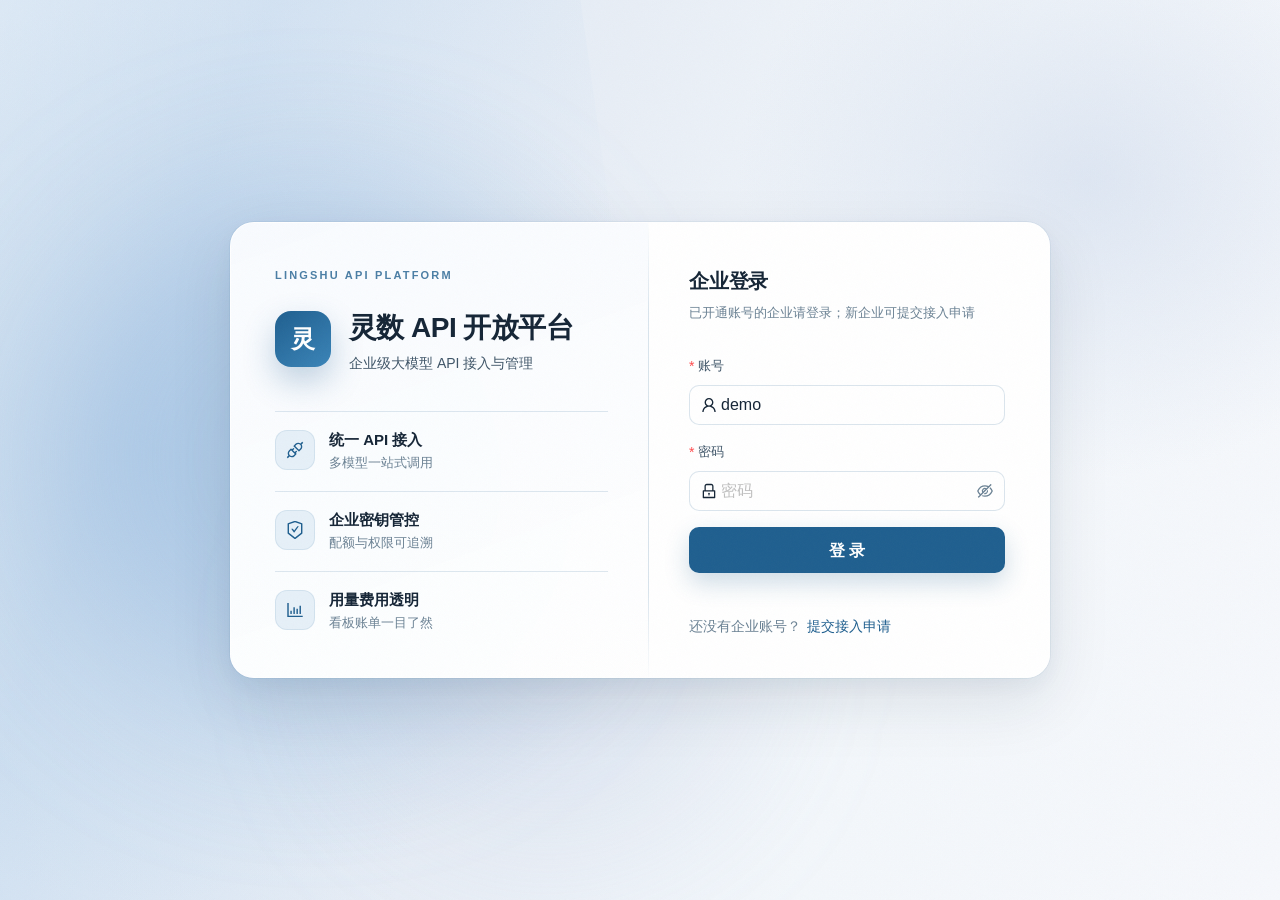
==== commit 46b55175: "Deploy SaaS client (untitled-3) 2026-07-17T09:25:24.131Z" ====
--- a/index.html
+++ b/index.html
@@ -47,6 +47,9 @@
         window.React = bootstrap.React;
         window.ReactDOM = bootstrap.ReactDOM;
         await loadEntryScript('./index.js');
+        if (typeof UserComponent !== 'undefined') {
+          window.UserComponent = UserComponent;
+        }
         var Component = window.UserComponent && (window.UserComponent.Component || window.UserComponent.default || window.UserComponent);
         if (!Component) throw new Error('[Html Template] 入口脚本未暴露 UserComponent');
         bootstrap.renderComponent(Component);
